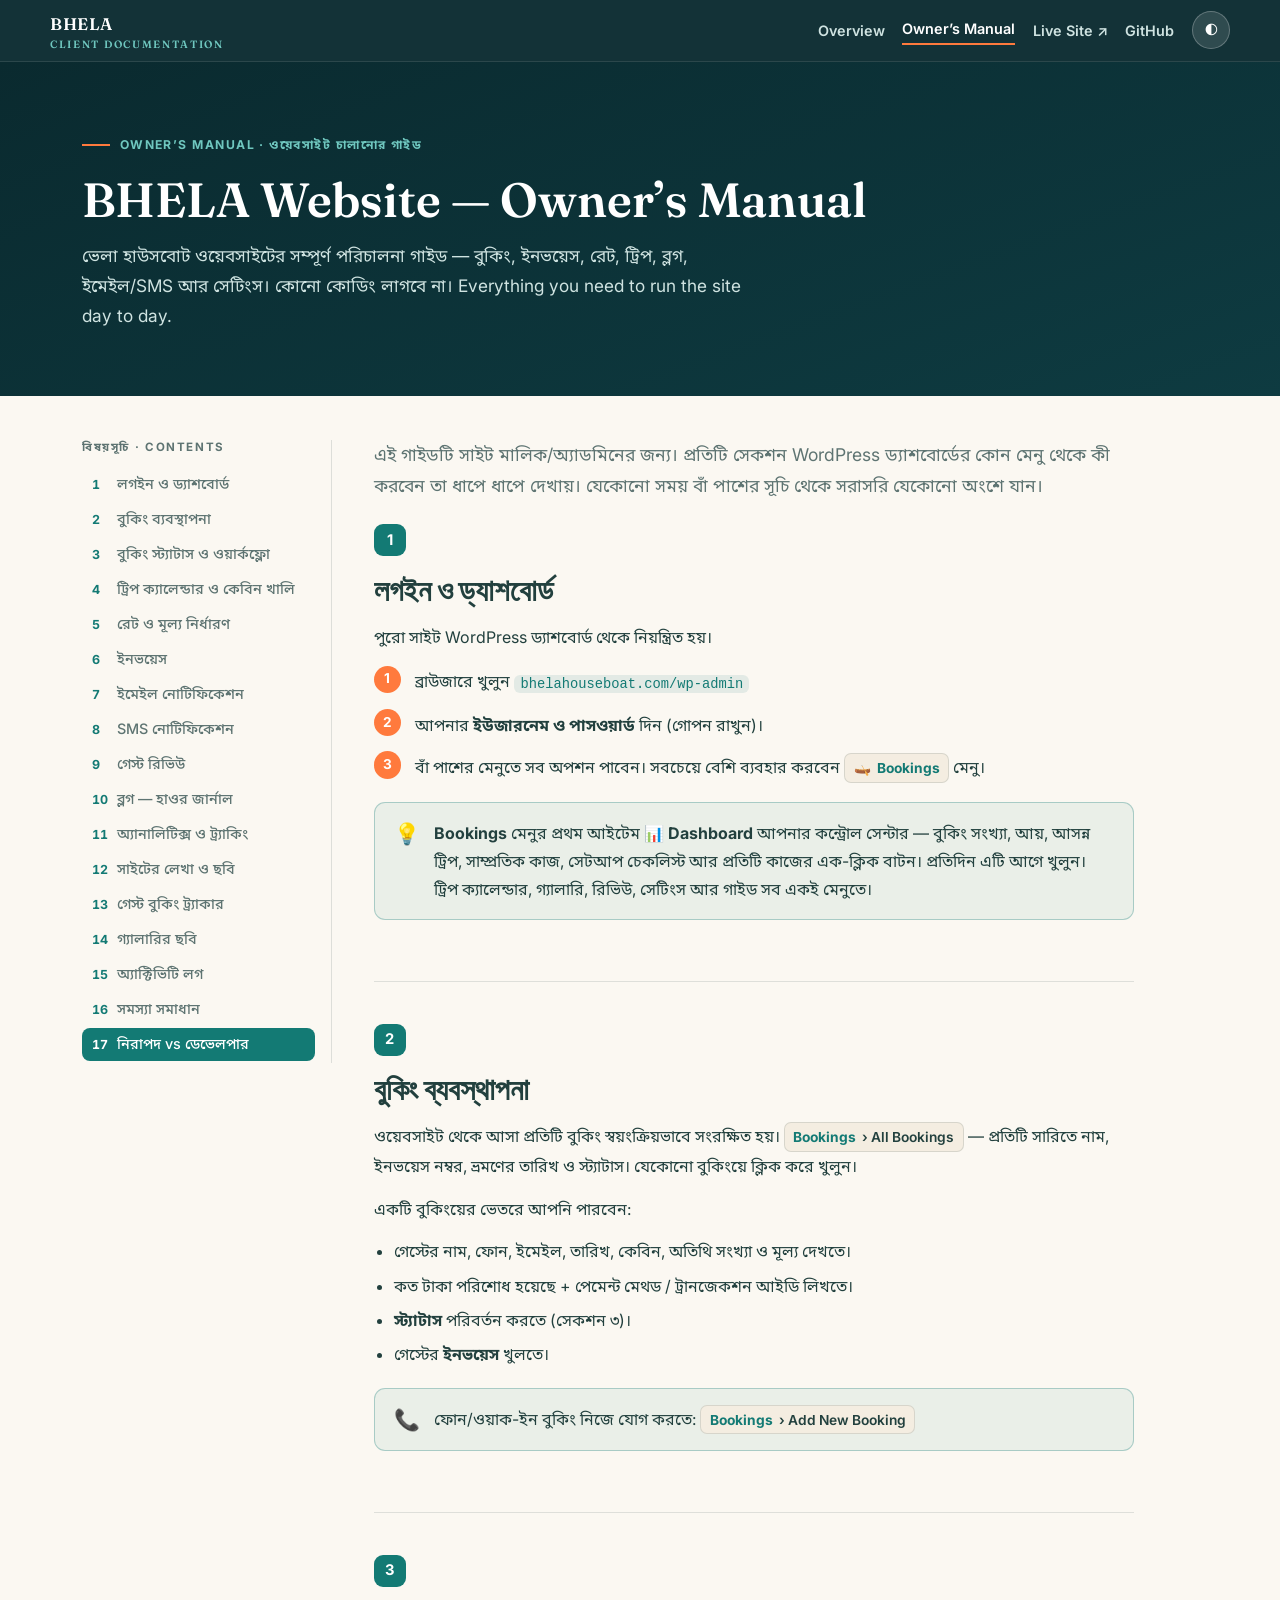
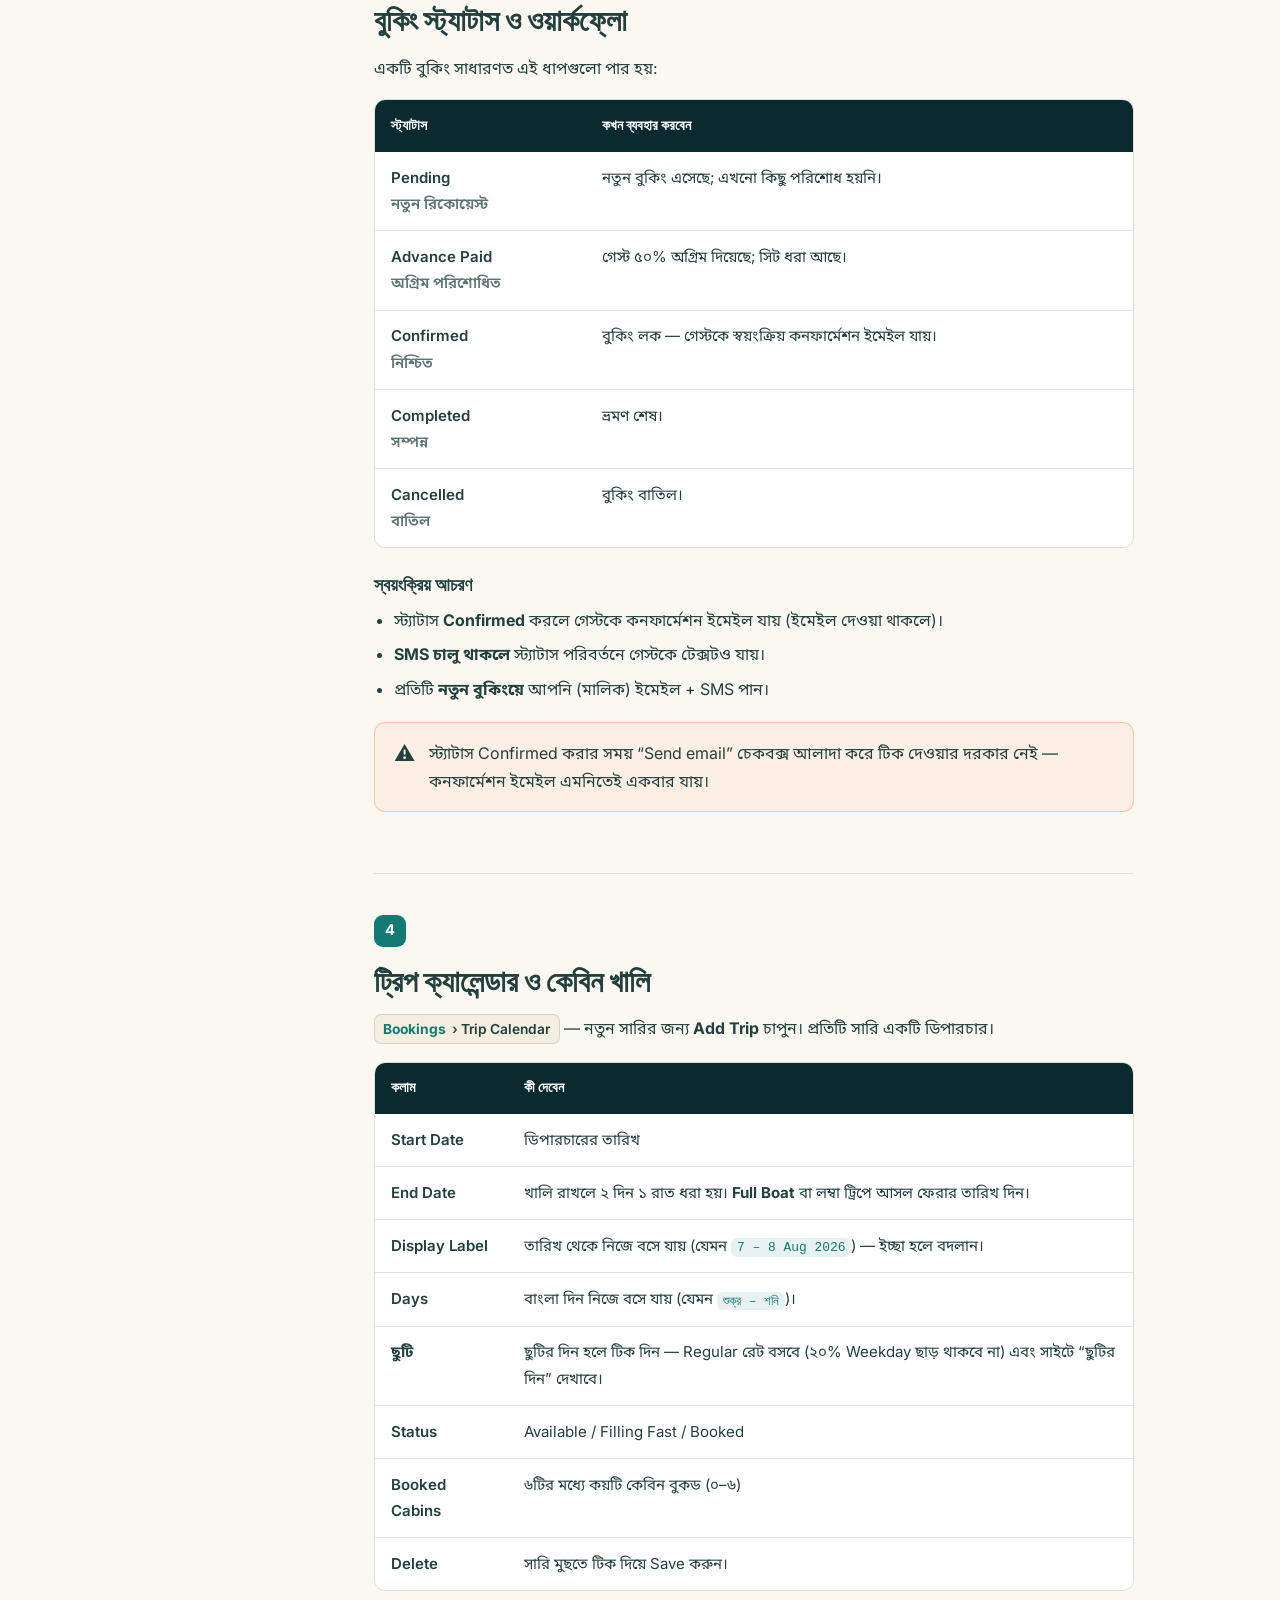
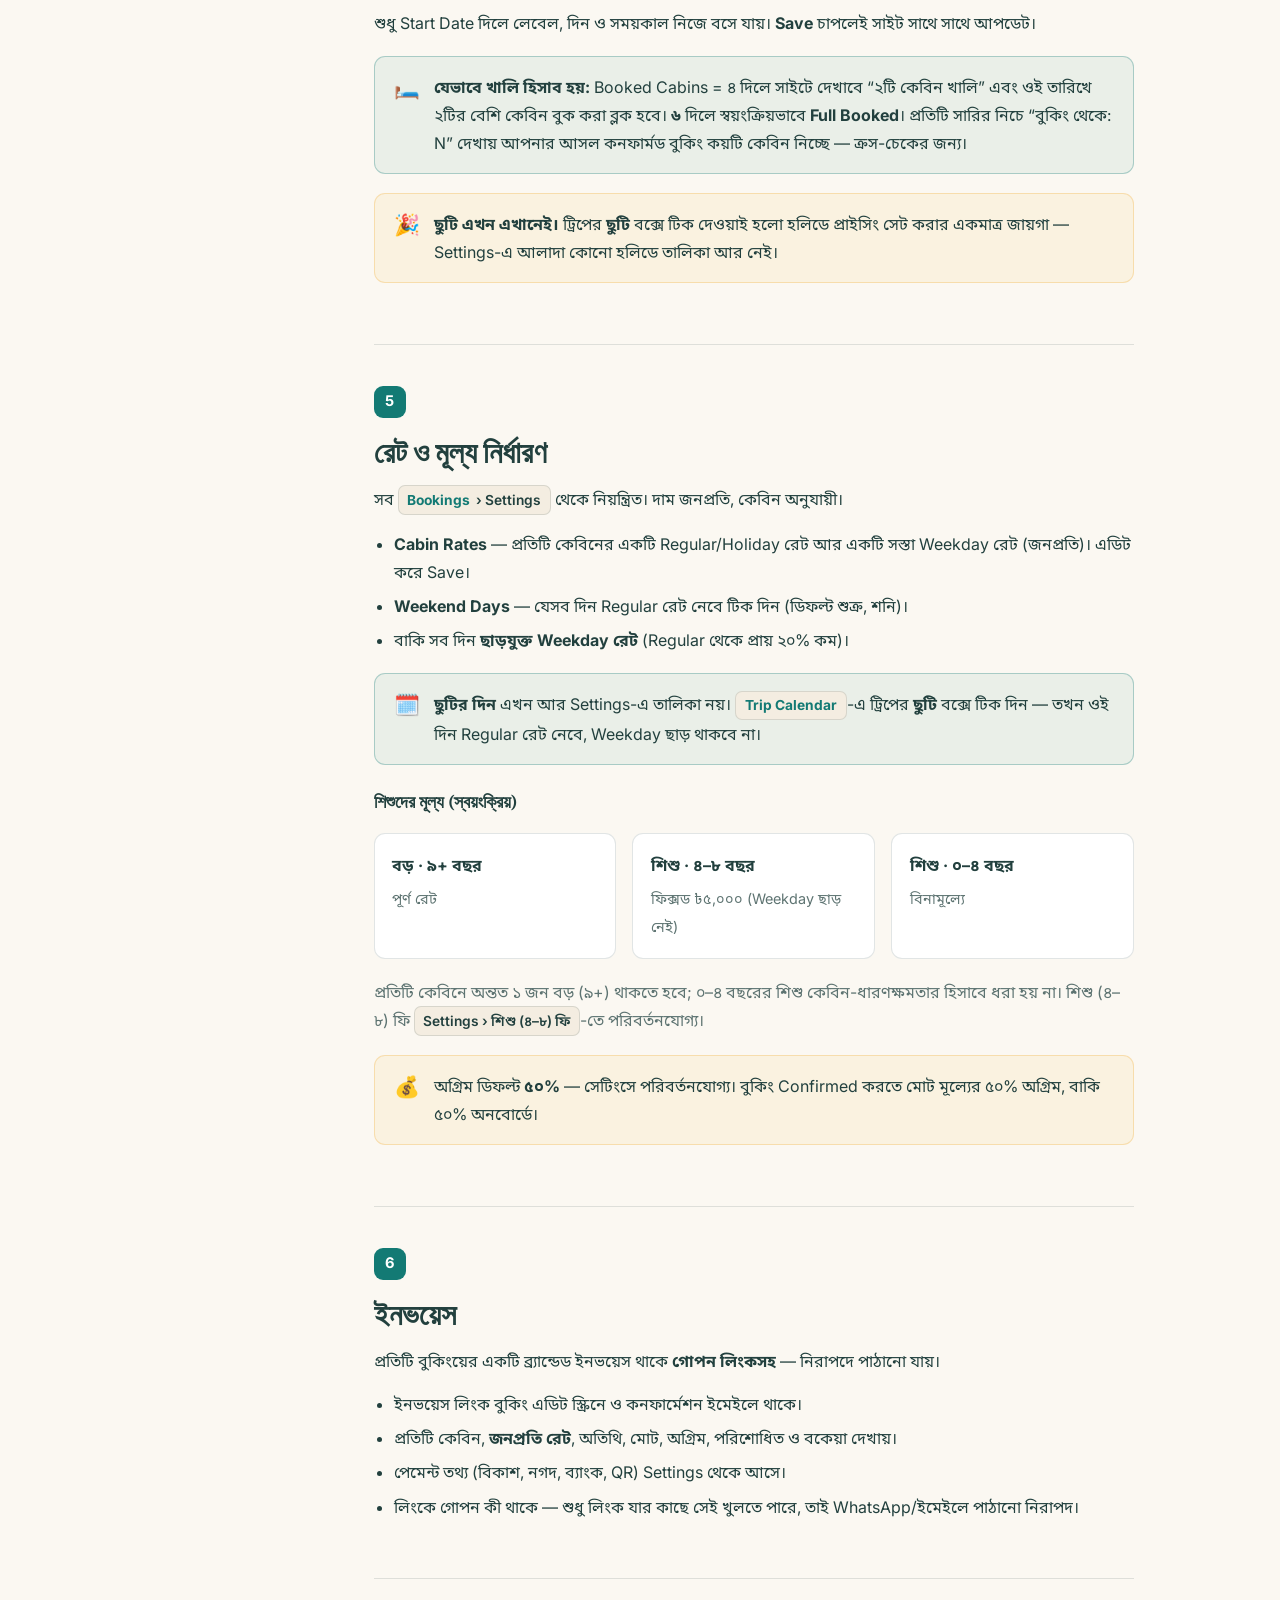
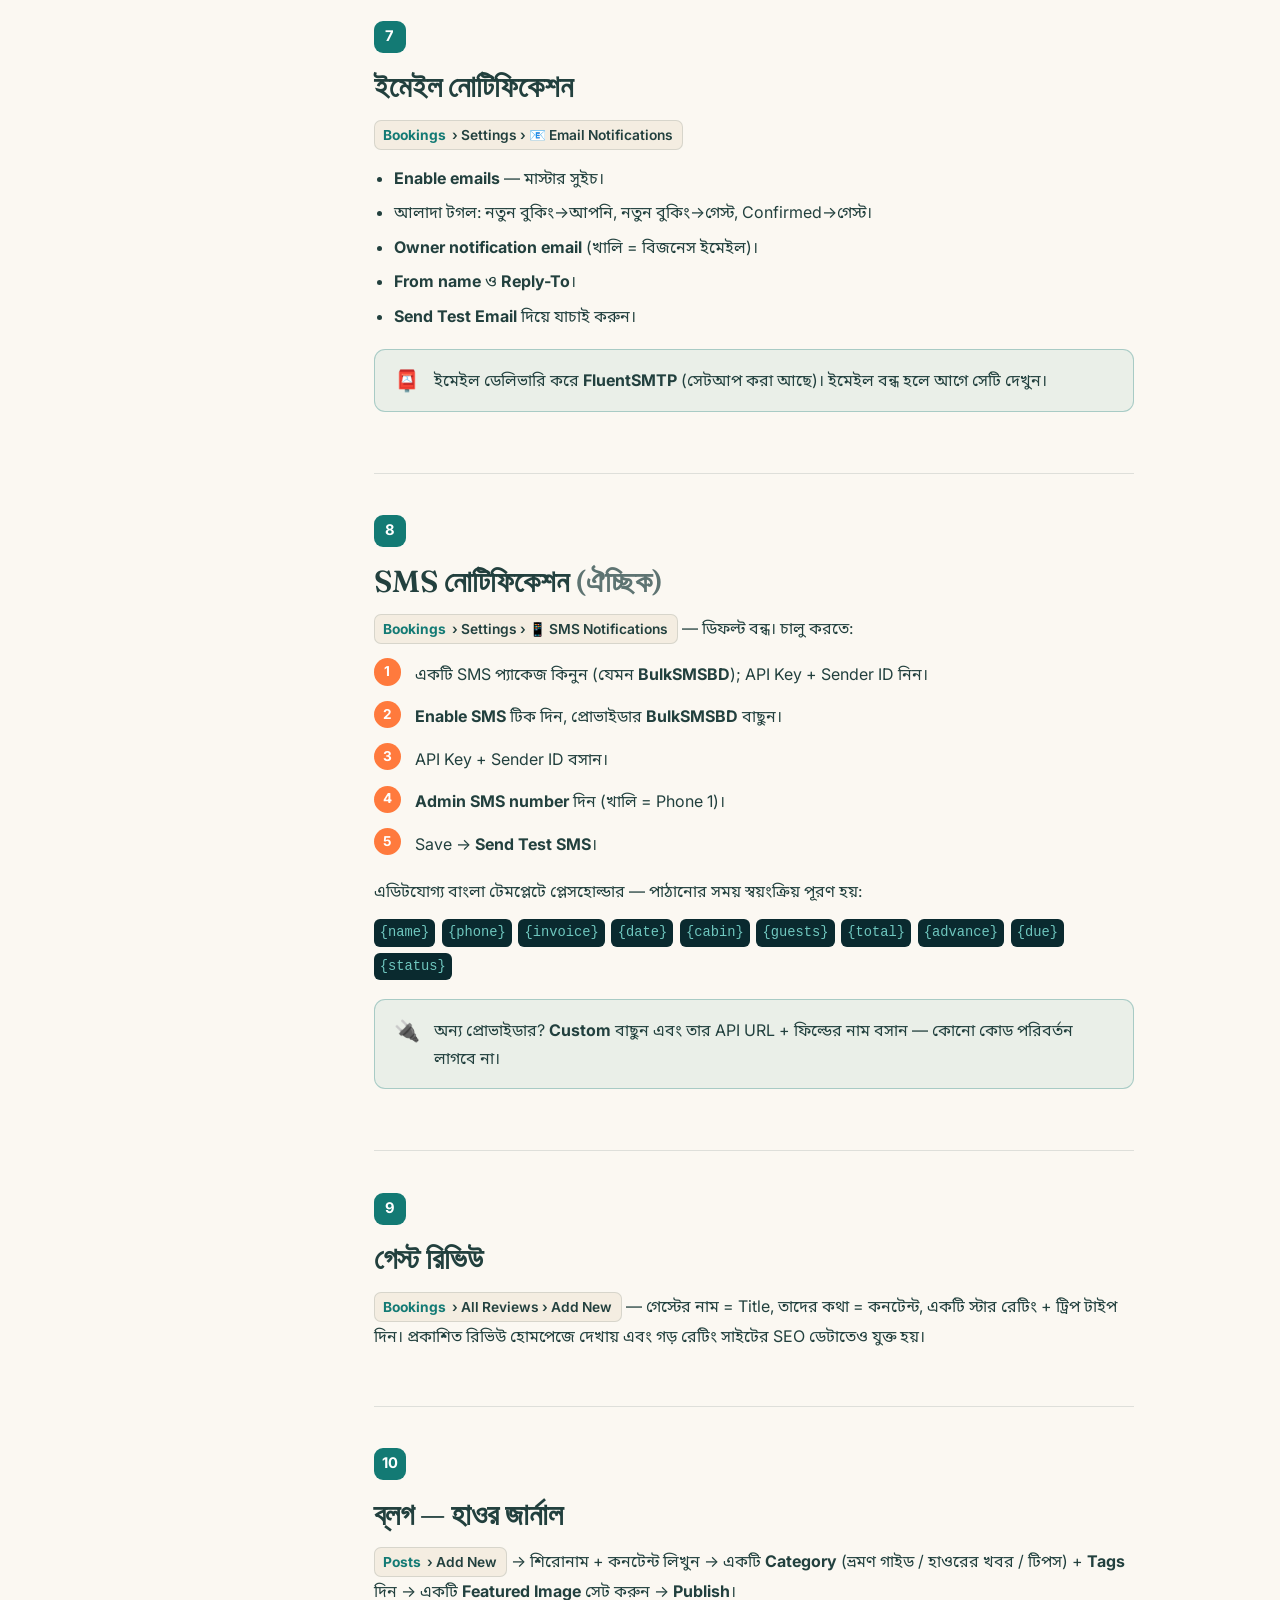
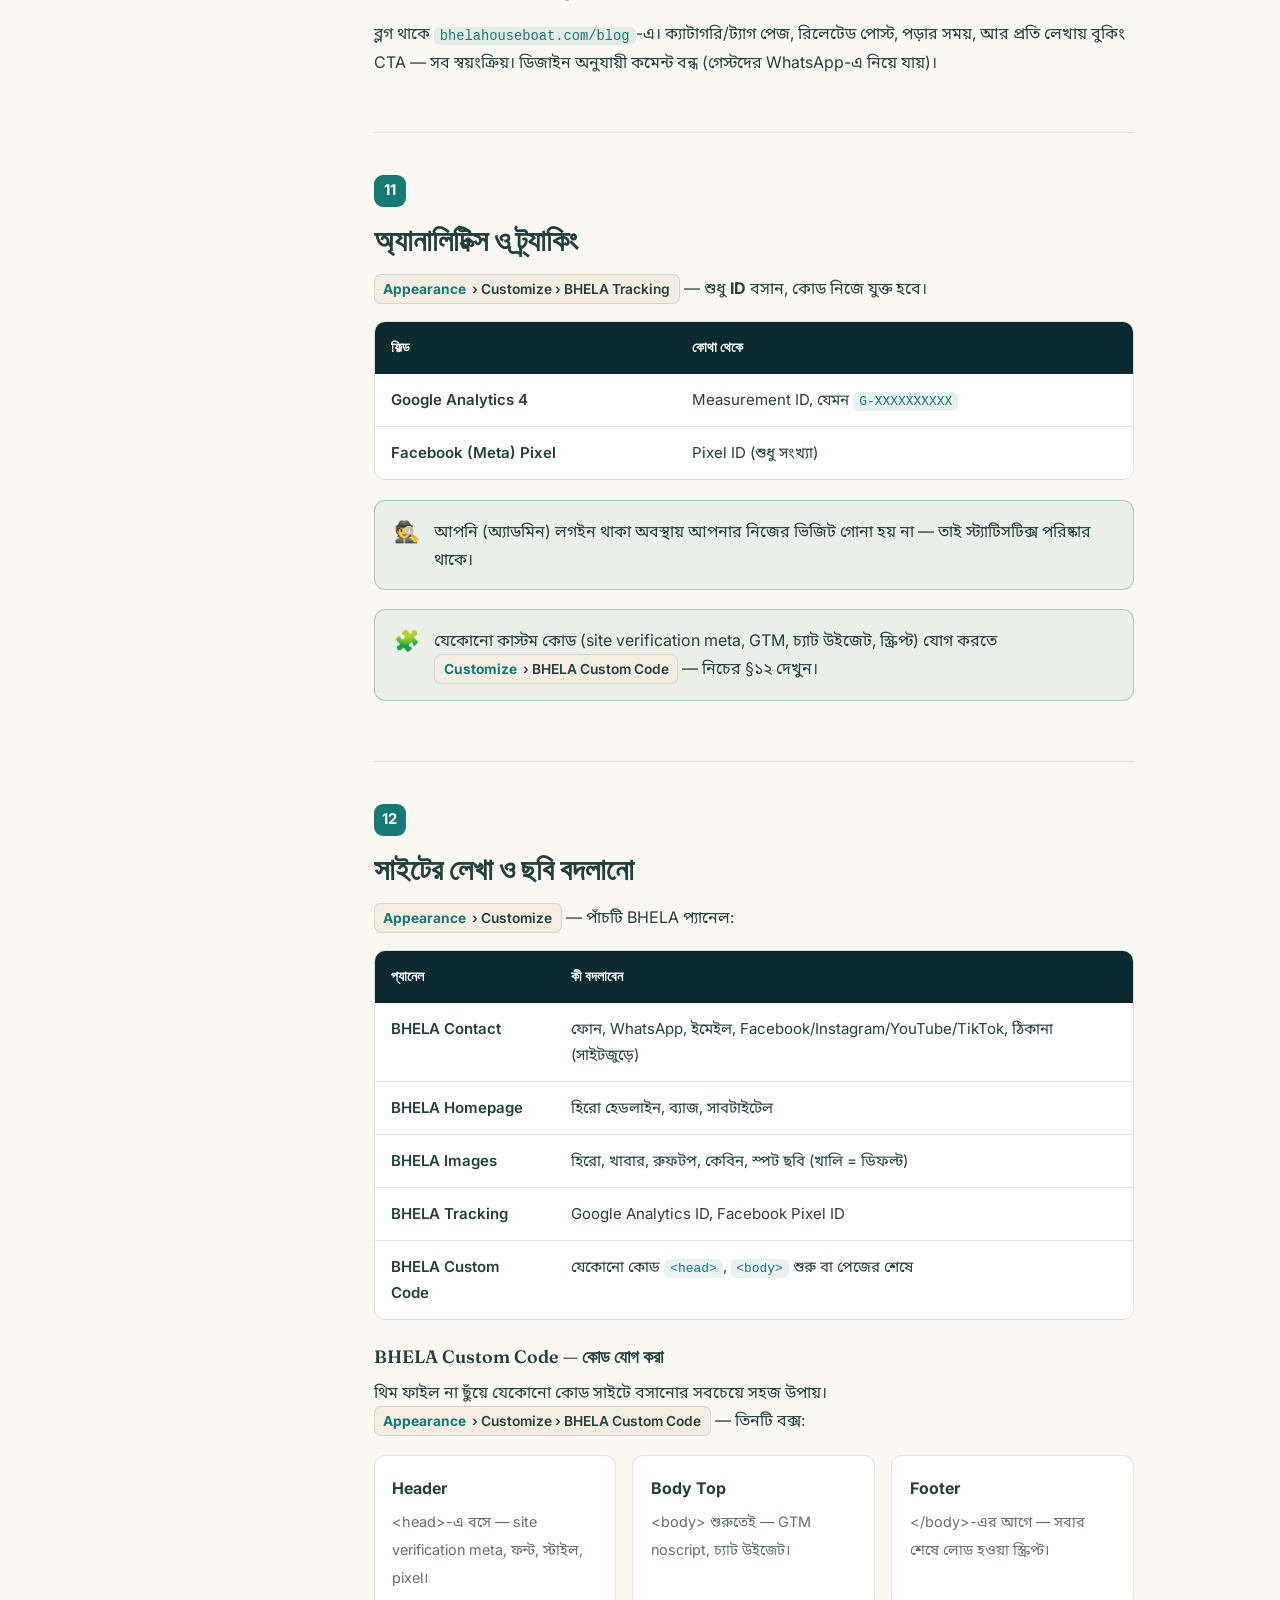
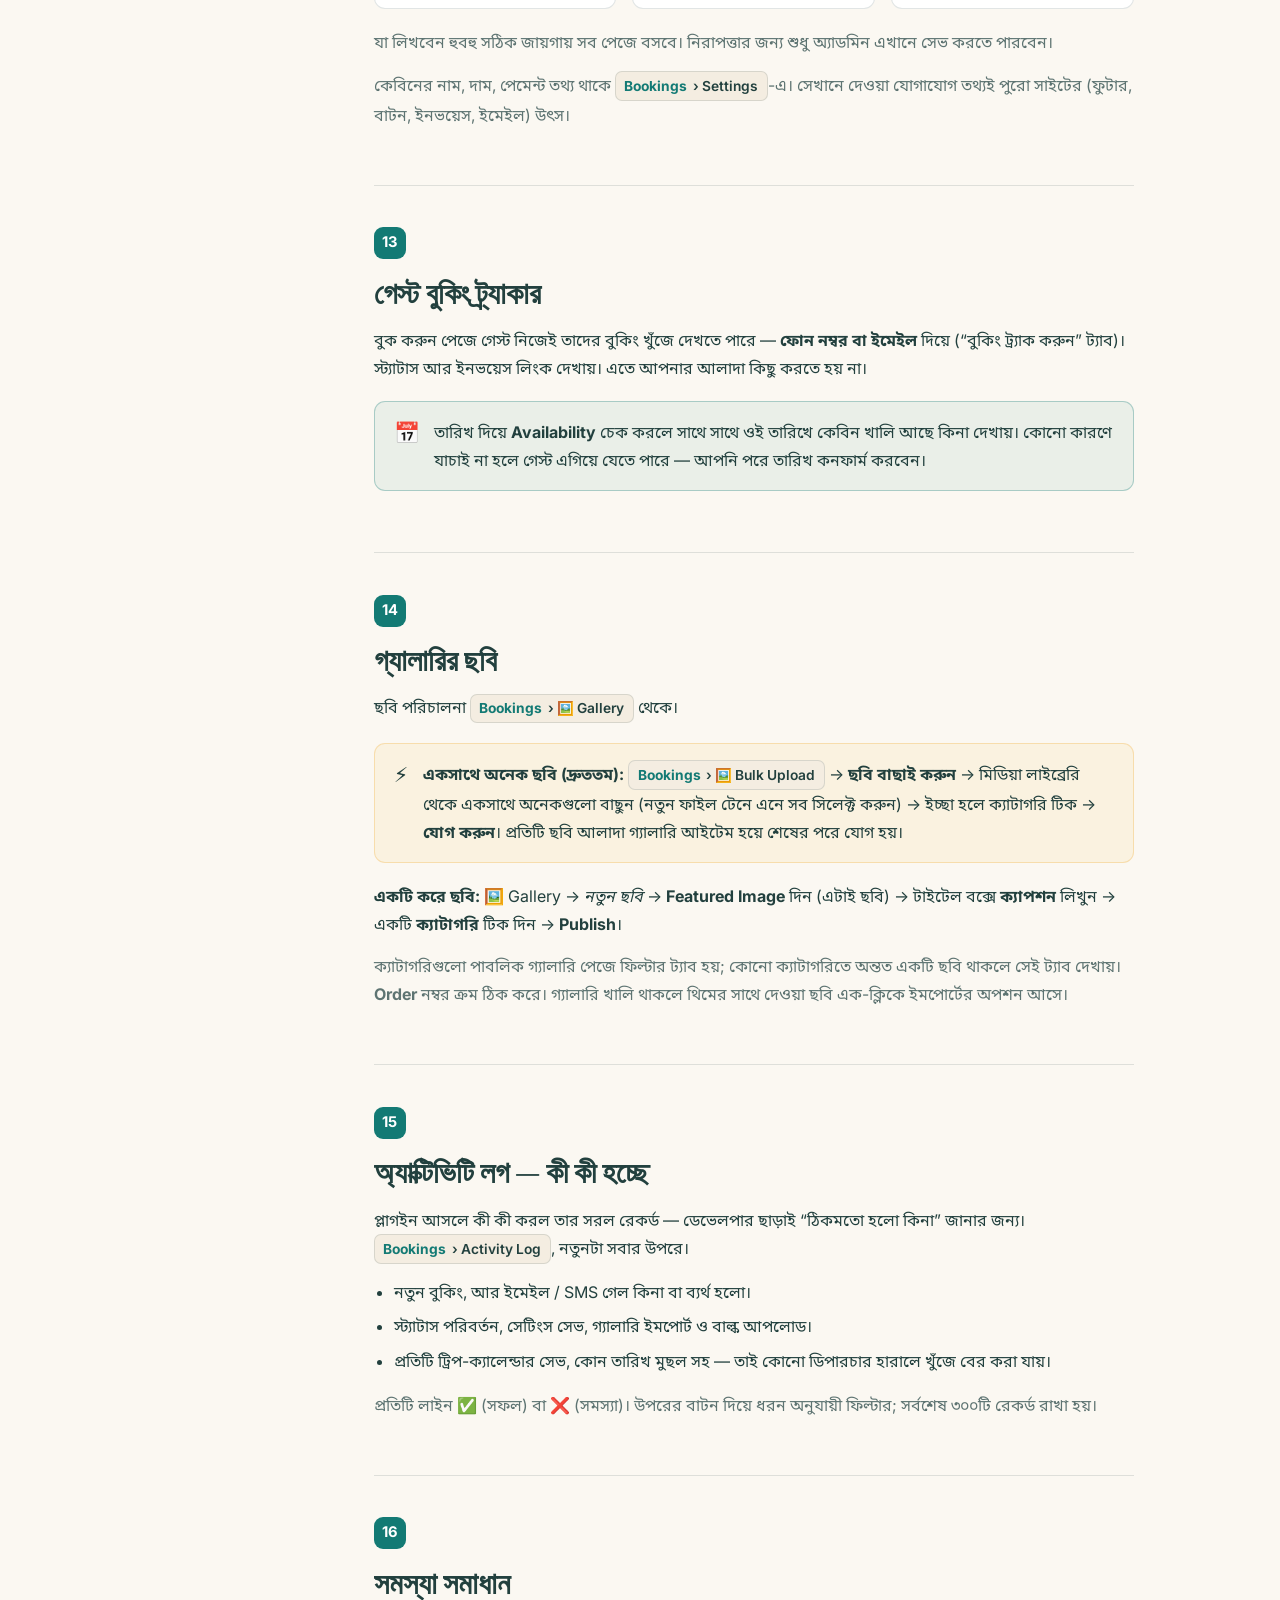
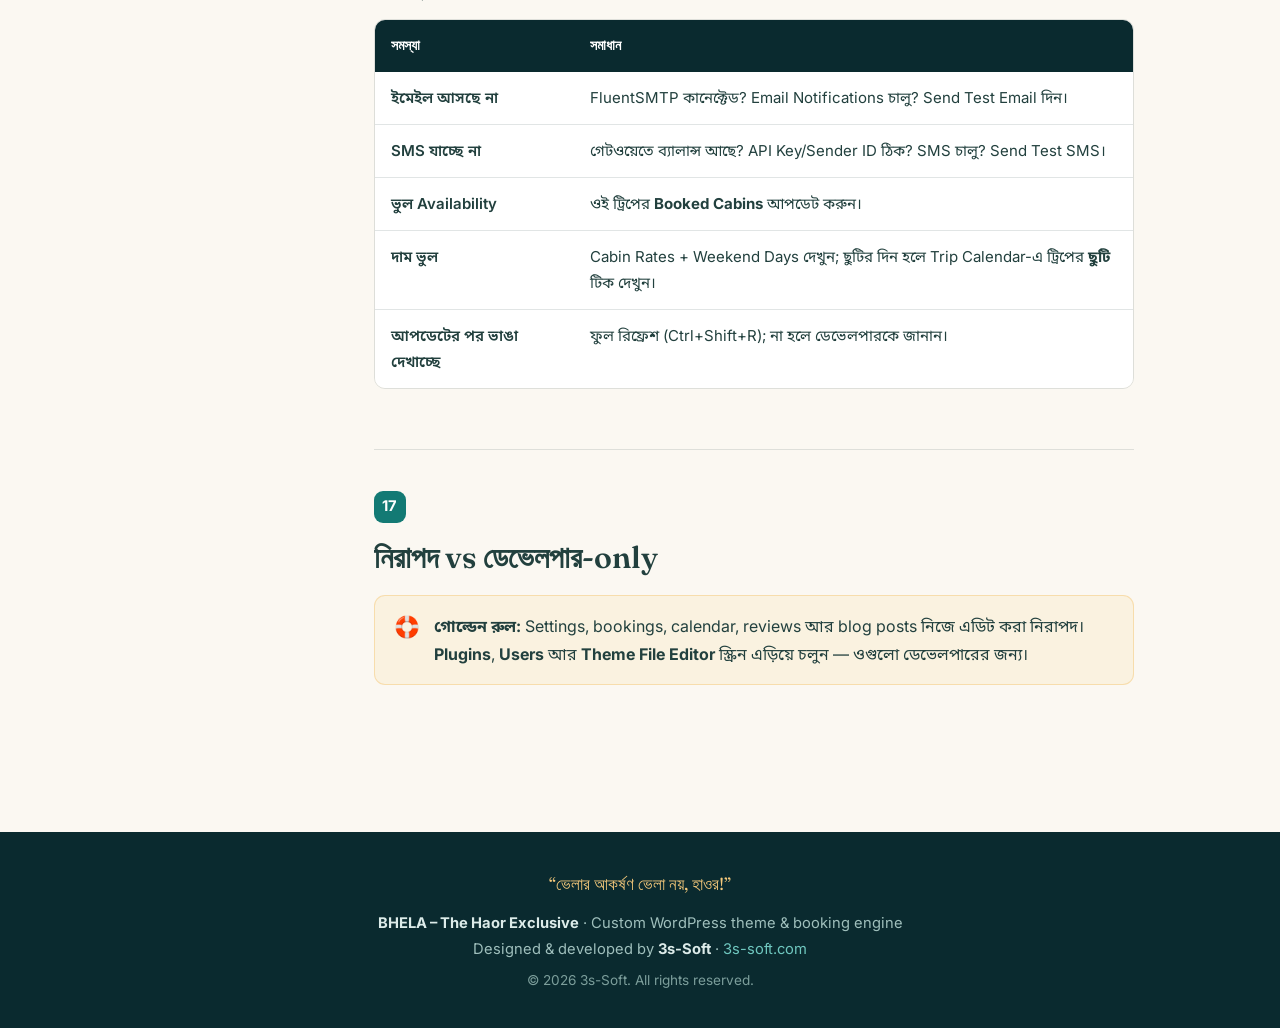
==== manual.html @ 99c7aea3 "docs: refresh live manual + landing for v2.14.0 features - Dashboard page, Trip Calendar end-date/au" ====
<!doctype html>
<html lang="bn">
<head>
<meta charset="utf-8">
<meta name="viewport" content="width=device-width, initial-scale=1">
<title>Owner’s Manual — BHELA – The Haor Exclusive</title>
<meta name="description" content="Complete owner's manual for the BHELA houseboat website — bookings, invoices, rates, availability, blog, email/SMS, analytics and settings. Plain-language, Bangla-friendly.">
<link rel="preconnect" href="https://fonts.googleapis.com">
<link rel="preconnect" href="https://fonts.gstatic.com" crossorigin>
<link href="https://fonts.googleapis.com/css2?family=Fraunces:opsz,wght@9..144,500;9..144,600;9..144,700&family=Inter:wght@400;500;600;700&family=Noto+Sans+Bengali:wght@400;500;600;700&display=swap" rel="stylesheet">
<style>
:root{
  --ink:#0A2A2F; --ink-2:#0E3B41; --primary:#137A74; --primary-soft:#1B968F;
  --aqua:#6FC7BF; --cta:#FF7A3D; --cta-dark:#E5601F; --gold:#F5C97B;
  --sand:#F4EDE1; --cream:#FBF8F2; --white:#fff;
  --text:#22403E; --text-soft:#5E7472; --line:rgba(10,42,47,.12);
  --bg:var(--cream); --surface:#fff; --card:#fff;
  --font-display:'Fraunces',Georgia,serif;
  --font-body:'Inter','Noto Sans Bengali',system-ui,sans-serif;
  --mono:ui-monospace,'SF Mono',Menlo,Consolas,monospace;
  --radius:18px; --radius-sm:11px; --shadow:0 18px 50px rgba(10,42,47,.14);
  --shadow-sm:0 8px 24px rgba(10,42,47,.09); --container:1180px;
}
@media (prefers-color-scheme:dark){
  :root{ --bg:#08181B; --surface:#0E272B; --card:#0E272B; --text:#DCEBE9;
    --text-soft:#8FB0AD; --line:rgba(220,235,233,.14); --cream:#08181B; --sand:#0C2226; }
}
:root[data-theme="dark"]{ --bg:#08181B; --surface:#0E272B; --card:#0E272B; --text:#DCEBE9;
  --text-soft:#8FB0AD; --line:rgba(220,235,233,.14); --cream:#08181B; --sand:#0C2226; }
:root[data-theme="light"]{ --bg:#FBF8F2; --surface:#fff; --card:#fff; --text:#22403E;
  --text-soft:#5E7472; --line:rgba(10,42,47,.12); --cream:#FBF8F2; --sand:#F4EDE1; }
*,*::before,*::after{box-sizing:border-box;margin:0;padding:0}
html{scroll-behavior:smooth;scroll-padding-top:80px}
body{font-family:var(--font-body);color:var(--text);background:var(--bg);line-height:1.75;
  -webkit-font-smoothing:antialiased;font-size:16px}
h1,h2,h3,h4{font-family:var(--font-display);font-weight:600;line-height:1.25;color:var(--text)}
a{color:var(--primary);text-decoration:none}
a:hover{color:var(--cta)}
code{font-family:var(--mono);font-size:.86em;background:rgba(19,122,116,.1);color:var(--primary);
  padding:.12em .45em;border-radius:6px}
:root[data-theme="dark"] code,@media(prefers-color-scheme:dark){code{color:var(--aqua)}}
.wrap{max-width:var(--container);margin-inline:auto;padding-inline:clamp(1.1rem,4vw,2rem)}

/* Top nav (shared with index) */
.topbar{position:sticky;top:0;z-index:60;background:rgba(10,42,47,.96);
  backdrop-filter:blur(10px);-webkit-backdrop-filter:blur(10px);
  border-bottom:1px solid rgba(255,255,255,.1)}
.topbar__in{display:flex;align-items:center;justify-content:space-between;gap:1rem;
  padding:.65rem 0;flex-wrap:wrap}
.topbar .brand{color:#fff;font-family:var(--font-display);font-weight:600;font-size:1.05rem;
  letter-spacing:.03em}
.topbar .brand span{color:var(--aqua);font-size:.66rem;letter-spacing:.16em;
  text-transform:uppercase;display:block;line-height:1}
.topbar nav{display:flex;gap:1.1rem;align-items:center}
.topbar nav a{color:#CFE3E1;font-weight:600;font-size:.9rem}
.topbar nav a:hover{color:var(--aqua)}
.topbar nav a.on{color:#fff;border-bottom:2px solid var(--cta);padding-bottom:2px}
.toggle{background:rgba(255,255,255,.12);border:1px solid rgba(255,255,255,.25);color:#fff;
  width:38px;height:38px;border-radius:50%;cursor:pointer;font-size:1rem;display:grid;place-items:center}

/* Hero */
.doc-hero{background:linear-gradient(160deg,var(--ink),var(--ink-2));color:#fff;
  padding:clamp(2.6rem,6vw,4rem) 0}
.doc-hero .eyebrow{display:inline-flex;align-items:center;gap:.6rem;font-size:.76rem;font-weight:700;
  letter-spacing:.12em;text-transform:uppercase;color:var(--aqua);margin-bottom:.9rem}
.doc-hero .eyebrow::before{content:"";width:28px;height:2px;background:var(--cta)}
.doc-hero h1{color:#fff;font-size:clamp(2rem,4.5vw,3rem);margin-bottom:.7rem}
.doc-hero p{color:#CFE3E1;max-width:60ch;font-size:1.08rem}

/* Layout: sticky TOC + content */
.layout{display:grid;grid-template-columns:250px 1fr;gap:2.6rem;padding-block:2.8rem;align-items:start}
.toc{position:sticky;top:74px;max-height:calc(100vh - 90px);overflow:auto;
  border-right:1px solid var(--line);padding-right:1rem}
.toc h4{font-size:.72rem;letter-spacing:.14em;text-transform:uppercase;color:var(--text-soft);
  margin-bottom:.8rem;font-family:var(--font-body);font-weight:700}
.toc ol{list-style:none;counter-reset:s}
.toc li{counter-increment:s;margin-bottom:.15rem}
.toc a{display:flex;gap:.6rem;align-items:baseline;padding:.4rem .6rem;border-radius:8px;
  color:var(--text-soft);font-size:.9rem;font-weight:500;line-height:1.35}
.toc a::before{content:counter(s);font-variant-numeric:tabular-nums;font-weight:700;
  color:var(--primary);font-size:.78rem;min-width:1.3em}
.toc a:hover{background:rgba(19,122,116,.08);color:var(--text)}
.toc a.active{background:var(--primary);color:#fff}
.toc a.active::before{color:#fff}

/* Content */
.content{min-width:0;max-width:760px}
.sec{scroll-margin-top:80px;padding-bottom:2.6rem;margin-bottom:2.6rem;border-bottom:1px solid var(--line)}
.sec:last-child{border-bottom:0}
.sec__num{display:inline-flex;align-items:center;justify-content:center;width:2rem;height:2rem;
  border-radius:9px;background:var(--primary);color:#fff;font-family:var(--font-body);font-weight:700;
  font-size:.92rem;margin-bottom:.9rem}
.sec h2{font-size:clamp(1.4rem,3vw,1.9rem);margin-bottom:.9rem}
.sec h3{font-size:1.12rem;margin:1.6rem 0 .6rem}
.sec p{margin-bottom:.9rem;color:var(--text)}
.sec p.muted,.muted{color:var(--text-soft)}
.sec ul,.sec ol{margin:0 0 1rem 1.3rem}
.sec li{margin-bottom:.4rem}
.lead{font-size:1.1rem;color:var(--text-soft);margin-bottom:1.4rem}

/* Menu path chip */
.path{display:inline-flex;align-items:center;gap:.35rem;background:var(--sand);
  border:1px solid var(--line);border-radius:7px;padding:.12rem .55rem;font-size:.86rem;
  font-weight:600;color:var(--text);white-space:nowrap}
.path b{color:var(--primary)}

/* Step list */
.steps{list-style:none;counter-reset:st;margin:1rem 0 1.2rem!important}
.steps li{counter-increment:st;position:relative;padding-left:2.6rem;margin-bottom:.9rem}
.steps li::before{content:counter(st);position:absolute;left:0;top:-.1rem;width:1.7rem;height:1.7rem;
  border-radius:50%;background:var(--cta);color:#fff;display:grid;place-items:center;
  font-weight:700;font-size:.85rem}

/* Callouts */
.callout{display:flex;gap:.9rem;border-radius:var(--radius-sm);padding:1rem 1.2rem;margin:1.2rem 0;
  border:1px solid var(--line);background:var(--surface)}
.callout .ic{font-size:1.3rem;flex:0 0 auto;line-height:1.4}
.callout p{margin:0}
.callout--tip{background:rgba(19,122,116,.07);border-color:rgba(19,122,116,.3)}
.callout--warn{background:rgba(255,122,61,.08);border-color:rgba(255,122,61,.35)}
.callout--key{background:rgba(245,201,123,.14);border-color:rgba(245,201,123,.5)}

/* Tables */
.tbl-scroll{overflow-x:auto;border:1px solid var(--line);border-radius:var(--radius-sm);margin:1.1rem 0}
table{border-collapse:collapse;width:100%;min-width:480px;background:var(--surface)}
th,td{text-align:left;padding:.8rem 1rem;border-bottom:1px solid var(--line);font-size:.94rem;vertical-align:top}
thead th{background:var(--ink);color:#fff;font-family:var(--font-display);font-weight:600;font-size:.9rem}
tbody tr:last-child td{border-bottom:0}
td:first-child{font-weight:600}

/* Placeholder tokens */
.tokens{display:flex;flex-wrap:wrap;gap:.4rem;margin:.6rem 0 1rem}
.tokens code{background:var(--ink);color:var(--aqua)}

/* Cards row */
.cards{display:grid;grid-template-columns:repeat(auto-fit,minmax(210px,1fr));gap:1rem;margin:1.2rem 0}
.mini{background:var(--card);border:1px solid var(--line);border-radius:var(--radius-sm);padding:1.1rem}
.mini b{display:block;margin-bottom:.3rem}
.mini span{color:var(--text-soft);font-size:.9rem}

/* Footer */
footer{background:var(--ink);color:#9FBFBC;padding:2.4rem 0;text-align:center;font-size:.92rem}
footer a{color:var(--aqua)}
footer .tag{font-family:var(--font-display);color:var(--gold);font-size:1.05rem;display:block;margin-bottom:.7rem}
footer strong{color:#DCEBE9}

/* Back to top */
.totop{position:fixed;right:1.1rem;bottom:1.1rem;z-index:40;background:var(--cta);color:#fff;
  width:44px;height:44px;border-radius:50%;display:grid;place-items:center;font-size:1.2rem;
  box-shadow:0 8px 24px rgba(255,122,61,.4);opacity:0;pointer-events:none;transition:opacity .3s}
.totop.show{opacity:1;pointer-events:auto}

@media (max-width:860px){
  .layout{grid-template-columns:1fr;gap:1.4rem}
  .toc{position:static;max-height:none;border-right:0;border-bottom:1px solid var(--line);
    padding-right:0;padding-bottom:1rem}
  .toc ol{columns:2;column-gap:1rem}
}
@media (max-width:520px){ .toc ol{columns:1} }
@media (max-width:600px){
  body{overflow-x:hidden}
  .topbar__in{flex-direction:column;align-items:flex-start;gap:.55rem;padding:.6rem 0}
  .topbar .brand{font-size:1rem}
  .topbar nav{width:100%;gap:.5rem .9rem;flex-wrap:wrap}
  .topbar nav a{font-size:.86rem;padding:.25rem 0}
  .toggle{width:34px;height:34px;margin-left:auto}
  .layout{padding-block:1.6rem}
  .sec{padding-bottom:2rem;margin-bottom:2rem}
  .steps li{padding-left:2.3rem}
  .callout{padding:.9rem 1rem}
  .path{white-space:normal}
}
</style>
</head>
<body>
<div class="topbar">
  <div class="wrap topbar__in">
    <a class="brand" href="index.html">BHELA<span>Client Documentation</span></a>
    <nav>
      <a href="index.html">Overview</a>
      <a class="on" href="manual.html">Owner’s Manual</a>
      <a href="https://bhelahouseboat.com">Live Site ↗</a>
      <a href="https://github.com/shauncuier/BhelaHouseBoatWP">GitHub</a>
      <button class="toggle" onclick="(function(){var r=document.documentElement;var d=r.getAttribute('data-theme')==='dark'||(!r.getAttribute('data-theme')&&matchMedia('(prefers-color-scheme:dark)').matches);r.setAttribute('data-theme',d?'light':'dark');})()" aria-label="Toggle theme">◐</button>
    </nav>
  </div>
</div>

<header class="doc-hero">
  <div class="wrap">
    <span class="eyebrow">Owner’s Manual · ওয়েবসাইট চালানোর গাইড</span>
    <h1>BHELA Website — Owner’s Manual</h1>
    <p>ভেলা হাউসবোট ওয়েবসাইটের সম্পূর্ণ পরিচালনা গাইড — বুকিং, ইনভয়েস, রেট, ট্রিপ, ব্লগ, ইমেইল/SMS আর সেটিংস। কোনো কোডিং লাগবে না। Everything you need to run the site day to day.</p>
  </div>
</header>

<div class="wrap layout">
  <!-- TOC -->
  <aside class="toc">
    <h4>বিষয়সূচি · Contents</h4>
    <ol>
      <li><a href="#login">লগইন ও ড্যাশবোর্ড</a></li>
      <li><a href="#bookings">বুকিং ব্যবস্থাপনা</a></li>
      <li><a href="#status">বুকিং স্ট্যাটাস ও ওয়ার্কফ্লো</a></li>
      <li><a href="#calendar">ট্রিপ ক্যালেন্ডার ও কেবিন খালি</a></li>
      <li><a href="#pricing">রেট ও মূল্য নির্ধারণ</a></li>
      <li><a href="#invoice">ইনভয়েস</a></li>
      <li><a href="#email">ইমেইল নোটিফিকেশন</a></li>
      <li><a href="#sms">SMS নোটিফিকেশন</a></li>
      <li><a href="#reviews">গেস্ট রিভিউ</a></li>
      <li><a href="#blog">ব্লগ — হাওর জার্নাল</a></li>
      <li><a href="#tracking">অ্যানালিটিক্স ও ট্র্যাকিং</a></li>
      <li><a href="#customize">সাইটের লেখা ও ছবি</a></li>
      <li><a href="#tracker">গেস্ট বুকিং ট্র্যাকার</a></li>
      <li><a href="#gallery">গ্যালারির ছবি</a></li>
      <li><a href="#activity">অ্যাক্টিভিটি লগ</a></li>
      <li><a href="#troubleshoot">সমস্যা সমাধান</a></li>
      <li><a href="#safe">নিরাপদ vs ডেভেলপার</a></li>
    </ol>
  </aside>

  <!-- CONTENT -->
  <main class="content">

    <p class="lead">এই গাইডটি সাইট মালিক/অ্যাডমিনের জন্য। প্রতিটি সেকশন WordPress ড্যাশবোর্ডের কোন মেনু থেকে কী করবেন তা ধাপে ধাপে দেখায়। যেকোনো সময় বাঁ পাশের সূচি থেকে সরাসরি যেকোনো অংশে যান।</p>

    <section class="sec" id="login">
      <span class="sec__num">1</span>
      <h2>লগইন ও ড্যাশবোর্ড</h2>
      <p>পুরো সাইট WordPress ড্যাশবোর্ড থেকে নিয়ন্ত্রিত হয়।</p>
      <ol class="steps">
        <li>ব্রাউজারে খুলুন <code>bhelahouseboat.com/wp-admin</code></li>
        <li>আপনার <strong>ইউজারনেম ও পাসওয়ার্ড</strong> দিন (গোপন রাখুন)।</li>
        <li>বাঁ পাশের মেনুতে সব অপশন পাবেন। সবচেয়ে বেশি ব্যবহার করবেন <span class="path">🛶 <b>Bookings</b></span> মেনু।</li>
      </ol>
      <div class="callout callout--tip"><span class="ic">💡</span><p><strong>Bookings</strong> মেনুর প্রথম আইটেম <strong>📊 Dashboard</strong> আপনার কন্ট্রোল সেন্টার — বুকিং সংখ্যা, আয়, আসন্ন ট্রিপ, সাম্প্রতিক কাজ, সেটআপ চেকলিস্ট আর প্রতিটি কাজের এক-ক্লিক বাটন। প্রতিদিন এটি আগে খুলুন। ট্রিপ ক্যালেন্ডার, গ্যালারি, রিভিউ, সেটিংস আর গাইড সব একই মেনুতে।</p></div>
    </section>

    <section class="sec" id="bookings">
      <span class="sec__num">2</span>
      <h2>বুকিং ব্যবস্থাপনা</h2>
      <p>ওয়েবসাইট থেকে আসা প্রতিটি বুকিং স্বয়ংক্রিয়ভাবে সংরক্ষিত হয়। <span class="path"><b>Bookings</b> › All Bookings</span> — প্রতিটি সারিতে নাম, ইনভয়েস নম্বর, ভ্রমণের তারিখ ও স্ট্যাটাস। যেকোনো বুকিংয়ে ক্লিক করে খুলুন।</p>
      <p>একটি বুকিংয়ের ভেতরে আপনি পারবেন:</p>
      <ul>
        <li>গেস্টের নাম, ফোন, ইমেইল, তারিখ, কেবিন, অতিথি সংখ্যা ও মূল্য দেখতে।</li>
        <li>কত টাকা পরিশোধ হয়েছে + পেমেন্ট মেথড / ট্রানজেকশন আইডি লিখতে।</li>
        <li><strong>স্ট্যাটাস</strong> পরিবর্তন করতে (সেকশন ৩)।</li>
        <li>গেস্টের <strong>ইনভয়েস</strong> খুলতে।</li>
      </ul>
      <div class="callout callout--tip"><span class="ic">📞</span><p>ফোন/ওয়াক-ইন বুকিং নিজে যোগ করতে: <span class="path"><b>Bookings</b> › Add New Booking</span></p></div>
    </section>

    <section class="sec" id="status">
      <span class="sec__num">3</span>
      <h2>বুকিং স্ট্যাটাস ও ওয়ার্কফ্লো</h2>
      <p>একটি বুকিং সাধারণত এই ধাপগুলো পার হয়:</p>
      <div class="tbl-scroll"><table>
        <thead><tr><th>স্ট্যাটাস</th><th>কখন ব্যবহার করবেন</th></tr></thead>
        <tbody>
          <tr><td>Pending<br><span class="muted">নতুন রিকোয়েস্ট</span></td><td>নতুন বুকিং এসেছে; এখনো কিছু পরিশোধ হয়নি।</td></tr>
          <tr><td>Advance Paid<br><span class="muted">অগ্রিম পরিশোধিত</span></td><td>গেস্ট ৫০% অগ্রিম দিয়েছে; সিট ধরা আছে।</td></tr>
          <tr><td>Confirmed<br><span class="muted">নিশ্চিত</span></td><td>বুকিং লক — গেস্টকে স্বয়ংক্রিয় কনফার্মেশন ইমেইল যায়।</td></tr>
          <tr><td>Completed<br><span class="muted">সম্পন্ন</span></td><td>ভ্রমণ শেষ।</td></tr>
          <tr><td>Cancelled<br><span class="muted">বাতিল</span></td><td>বুকিং বাতিল।</td></tr>
        </tbody>
      </table></div>
      <h3>স্বয়ংক্রিয় আচরণ</h3>
      <ul>
        <li>স্ট্যাটাস <strong>Confirmed</strong> করলে গেস্টকে কনফার্মেশন ইমেইল যায় (ইমেইল দেওয়া থাকলে)।</li>
        <li><strong>SMS চালু থাকলে</strong> স্ট্যাটাস পরিবর্তনে গেস্টকে টেক্সটও যায়।</li>
        <li>প্রতিটি <strong>নতুন বুকিংয়ে</strong> আপনি (মালিক) ইমেইল + SMS পান।</li>
      </ul>
      <div class="callout callout--warn"><span class="ic">⚠️</span><p>স্ট্যাটাস Confirmed করার সময় “Send email” চেকবক্স আলাদা করে টিক দেওয়ার দরকার নেই — কনফার্মেশন ইমেইল এমনিতেই একবার যায়।</p></div>
    </section>

    <section class="sec" id="calendar">
      <span class="sec__num">4</span>
      <h2>ট্রিপ ক্যালেন্ডার ও কেবিন খালি</h2>
      <p><span class="path"><b>Bookings</b> › Trip Calendar</span> — নতুন সারির জন্য <strong>Add Trip</strong> চাপুন। প্রতিটি সারি একটি ডিপারচার।</p>
      <div class="tbl-scroll"><table>
        <thead><tr><th>কলাম</th><th>কী দেবেন</th></tr></thead>
        <tbody>
          <tr><td>Start Date</td><td>ডিপারচারের তারিখ</td></tr>
          <tr><td>End Date</td><td>খালি রাখলে ২ দিন ১ রাত ধরা হয়। <strong>Full Boat</strong> বা লম্বা ট্রিপে আসল ফেরার তারিখ দিন।</td></tr>
          <tr><td>Display Label</td><td>তারিখ থেকে নিজে বসে যায় (যেমন <code>7 – 8 Aug 2026</code>) — ইচ্ছা হলে বদলান।</td></tr>
          <tr><td>Days</td><td>বাংলা দিন নিজে বসে যায় (যেমন <code>শুক্র – শনি</code>)।</td></tr>
          <tr><td><strong>ছুটি</strong></td><td>ছুটির দিন হলে টিক দিন — Regular রেট বসবে (২০% Weekday ছাড় থাকবে না) এবং সাইটে “ছুটির দিন” দেখাবে।</td></tr>
          <tr><td>Status</td><td>Available / Filling Fast / Booked</td></tr>
          <tr><td>Booked Cabins</td><td>৬টির মধ্যে কয়টি কেবিন বুকড (০–৬)</td></tr>
          <tr><td>Delete</td><td>সারি মুছতে টিক দিয়ে Save করুন।</td></tr>
        </tbody>
      </table></div>
      <p>শুধু Start Date দিলে লেবেল, দিন ও সময়কাল নিজে বসে যায়। <strong>Save</strong> চাপলেই সাইট সাথে সাথে আপডেট।</p>
      <div class="callout callout--tip"><span class="ic">🛏️</span><p><strong>যেভাবে খালি হিসাব হয়:</strong> Booked Cabins = ৪ দিলে সাইটে দেখাবে “২টি কেবিন খালি” এবং ওই তারিখে ২টির বেশি কেবিন বুক করা ব্লক হবে। <strong>৬</strong> দিলে স্বয়ংক্রিয়ভাবে <strong>Full Booked</strong>। প্রতিটি সারির নিচে “বুকিং থেকে: N” দেখায় আপনার আসল কনফার্মড বুকিং কয়টি কেবিন নিচ্ছে — ক্রস-চেকের জন্য।</p></div>
      <div class="callout callout--key"><span class="ic">🎉</span><p><strong>ছুটি এখন এখানেই।</strong> ট্রিপের <strong>ছুটি</strong> বক্সে টিক দেওয়াই হলো হলিডে প্রাইসিং সেট করার একমাত্র জায়গা — Settings-এ আলাদা কোনো হলিডে তালিকা আর নেই।</p></div>
    </section>

    <section class="sec" id="pricing">
      <span class="sec__num">5</span>
      <h2>রেট ও মূল্য নির্ধারণ</h2>
      <p>সব <span class="path"><b>Bookings</b> › Settings</span> থেকে নিয়ন্ত্রিত। দাম জনপ্রতি, কেবিন অনুযায়ী।</p>
      <ul>
        <li><strong>Cabin Rates</strong> — প্রতিটি কেবিনের একটি Regular/Holiday রেট আর একটি সস্তা Weekday রেট (জনপ্রতি)। এডিট করে Save।</li>
        <li><strong>Weekend Days</strong> — যেসব দিন Regular রেট নেবে টিক দিন (ডিফল্ট শুক্র, শনি)।</li>
        <li>বাকি সব দিন <strong>ছাড়যুক্ত Weekday রেট</strong> (Regular থেকে প্রায় ২০% কম)।</li>
      </ul>
      <div class="callout callout--tip"><span class="ic">🗓️</span><p><strong>ছুটির দিন</strong> এখন আর Settings-এ তালিকা নয়। <span class="path"><b>Trip Calendar</b></span>-এ ট্রিপের <strong>ছুটি</strong> বক্সে টিক দিন — তখন ওই দিন Regular রেট নেবে, Weekday ছাড় থাকবে না।</p></div>
      <h3>শিশুদের মূল্য (স্বয়ংক্রিয়)</h3>
      <div class="cards">
        <div class="mini"><b>বড় · ৯+ বছর</b><span>পূর্ণ রেট</span></div>
        <div class="mini"><b>শিশু · ৪–৮ বছর</b><span>ফিক্সড ৳৫,০০০ (Weekday ছাড় নেই)</span></div>
        <div class="mini"><b>শিশু · ০–৪ বছর</b><span>বিনামূল্যে</span></div>
      </div>
      <p class="muted">প্রতিটি কেবিনে অন্তত ১ জন বড় (৯+) থাকতে হবে; ০–৪ বছরের শিশু কেবিন-ধারণক্ষমতার হিসাবে ধরা হয় না। শিশু (৪–৮) ফি <span class="path">Settings › শিশু (৪–৮) ফি</span>-তে পরিবর্তনযোগ্য।</p>
      <div class="callout callout--key"><span class="ic">💰</span><p>অগ্রিম ডিফল্ট <strong>৫০%</strong> — সেটিংসে পরিবর্তনযোগ্য। বুকিং Confirmed করতে মোট মূল্যের ৫০% অগ্রিম, বাকি ৫০% অনবোর্ডে।</p></div>
    </section>

    <section class="sec" id="invoice">
      <span class="sec__num">6</span>
      <h2>ইনভয়েস</h2>
      <p>প্রতিটি বুকিংয়ের একটি ব্র্যান্ডেড ইনভয়েস থাকে <strong>গোপন লিংকসহ</strong> — নিরাপদে পাঠানো যায়।</p>
      <ul>
        <li>ইনভয়েস লিংক বুকিং এডিট স্ক্রিনে ও কনফার্মেশন ইমেইলে থাকে।</li>
        <li>প্রতিটি কেবিন, <strong>জনপ্রতি রেট</strong>, অতিথি, মোট, অগ্রিম, পরিশোধিত ও বকেয়া দেখায়।</li>
        <li>পেমেন্ট তথ্য (বিকাশ, নগদ, ব্যাংক, QR) Settings থেকে আসে।</li>
        <li>লিংকে গোপন কী থাকে — শুধু লিংক যার কাছে সেই খুলতে পারে, তাই WhatsApp/ইমেইলে পাঠানো নিরাপদ।</li>
      </ul>
    </section>

    <section class="sec" id="email">
      <span class="sec__num">7</span>
      <h2>ইমেইল নোটিফিকেশন</h2>
      <p><span class="path"><b>Bookings</b> › Settings › 📧 Email Notifications</span></p>
      <ul>
        <li><strong>Enable emails</strong> — মাস্টার সুইচ।</li>
        <li>আলাদা টগল: নতুন বুকিং→আপনি, নতুন বুকিং→গেস্ট, Confirmed→গেস্ট।</li>
        <li><strong>Owner notification email</strong> (খালি = বিজনেস ইমেইল)।</li>
        <li><strong>From name</strong> ও <strong>Reply-To</strong>।</li>
        <li><strong>Send Test Email</strong> দিয়ে যাচাই করুন।</li>
      </ul>
      <div class="callout callout--tip"><span class="ic">📮</span><p>ইমেইল ডেলিভারি করে <strong>FluentSMTP</strong> (সেটআপ করা আছে)। ইমেইল বন্ধ হলে আগে সেটি দেখুন।</p></div>
    </section>

    <section class="sec" id="sms">
      <span class="sec__num">8</span>
      <h2>SMS নোটিফিকেশন <span class="muted">(ঐচ্ছিক)</span></h2>
      <p><span class="path"><b>Bookings</b> › Settings › 📱 SMS Notifications</span> — ডিফল্ট বন্ধ। চালু করতে:</p>
      <ol class="steps">
        <li>একটি SMS প্যাকেজ কিনুন (যেমন <strong>BulkSMSBD</strong>); API Key + Sender ID নিন।</li>
        <li><strong>Enable SMS</strong> টিক দিন, প্রোভাইডার <strong>BulkSMSBD</strong> বাছুন।</li>
        <li>API Key + Sender ID বসান।</li>
        <li><strong>Admin SMS number</strong> দিন (খালি = Phone 1)।</li>
        <li>Save → <strong>Send Test SMS</strong>।</li>
      </ol>
      <p>এডিটযোগ্য বাংলা টেমপ্লেটে প্লেসহোল্ডার — পাঠানোর সময় স্বয়ংক্রিয় পূরণ হয়:</p>
      <div class="tokens">
        <code>{name}</code><code>{phone}</code><code>{invoice}</code><code>{date}</code><code>{cabin}</code>
        <code>{guests}</code><code>{total}</code><code>{advance}</code><code>{due}</code><code>{status}</code>
      </div>
      <div class="callout callout--tip"><span class="ic">🔌</span><p>অন্য প্রোভাইডার? <strong>Custom</strong> বাছুন এবং তার API URL + ফিল্ডের নাম বসান — কোনো কোড পরিবর্তন লাগবে না।</p></div>
    </section>

    <section class="sec" id="reviews">
      <span class="sec__num">9</span>
      <h2>গেস্ট রিভিউ</h2>
      <p><span class="path"><b>Bookings</b> › All Reviews › Add New</span> — গেস্টের নাম = Title, তাদের কথা = কনটেন্ট, একটি স্টার রেটিং + ট্রিপ টাইপ দিন। প্রকাশিত রিভিউ হোমপেজে দেখায় এবং গড় রেটিং সাইটের SEO ডেটাতেও যুক্ত হয়।</p>
    </section>

    <section class="sec" id="blog">
      <span class="sec__num">10</span>
      <h2>ব্লগ — হাওর জার্নাল</h2>
      <p><span class="path"><b>Posts</b> › Add New</span> → শিরোনাম + কনটেন্ট লিখুন → একটি <strong>Category</strong> (ভ্রমণ গাইড / হাওরের খবর / টিপস) + <strong>Tags</strong> দিন → একটি <strong>Featured Image</strong> সেট করুন → <strong>Publish</strong>।</p>
      <p>ব্লগ থাকে <code>bhelahouseboat.com/blog</code>-এ। ক্যাটাগরি/ট্যাগ পেজ, রিলেটেড পোস্ট, পড়ার সময়, আর প্রতি লেখায় বুকিং CTA — সব স্বয়ংক্রিয়। ডিজাইন অনুযায়ী কমেন্ট বন্ধ (গেস্টদের WhatsApp-এ নিয়ে যায়)।</p>
    </section>

    <section class="sec" id="tracking">
      <span class="sec__num">11</span>
      <h2>অ্যানালিটিক্স ও ট্র্যাকিং</h2>
      <p><span class="path"><b>Appearance</b> › Customize › BHELA Tracking</span> — শুধু <strong>ID</strong> বসান, কোড নিজে যুক্ত হবে।</p>
      <div class="tbl-scroll"><table>
        <thead><tr><th>ফিল্ড</th><th>কোথা থেকে</th></tr></thead>
        <tbody>
          <tr><td>Google Analytics 4</td><td>Measurement ID, যেমন <code>G-XXXXXXXXXX</code></td></tr>
          <tr><td>Facebook (Meta) Pixel</td><td>Pixel ID (শুধু সংখ্যা)</td></tr>
        </tbody>
      </table></div>
      <div class="callout callout--tip"><span class="ic">🕵️</span><p>আপনি (অ্যাডমিন) লগইন থাকা অবস্থায় আপনার নিজের ভিজিট গোনা হয় না — তাই স্ট্যাটিসটিক্স পরিষ্কার থাকে।</p></div>
      <div class="callout callout--tip"><span class="ic">🧩</span><p>যেকোনো কাস্টম কোড (site verification meta, GTM, চ্যাট উইজেট, স্ক্রিপ্ট) যোগ করতে <span class="path"><b>Customize</b> › BHELA Custom Code</span> — নিচের §১২ দেখুন।</p></div>
    </section>

    <section class="sec" id="customize">
      <span class="sec__num">12</span>
      <h2>সাইটের লেখা ও ছবি বদলানো</h2>
      <p><span class="path"><b>Appearance</b> › Customize</span> — পাঁচটি BHELA প্যানেল:</p>
      <div class="tbl-scroll"><table>
        <thead><tr><th>প্যানেল</th><th>কী বদলাবেন</th></tr></thead>
        <tbody>
          <tr><td>BHELA Contact</td><td>ফোন, WhatsApp, ইমেইল, Facebook/Instagram/YouTube/TikTok, ঠিকানা (সাইটজুড়ে)</td></tr>
          <tr><td>BHELA Homepage</td><td>হিরো হেডলাইন, ব্যাজ, সাবটাইটেল</td></tr>
          <tr><td>BHELA Images</td><td>হিরো, খাবার, রুফটপ, কেবিন, স্পট ছবি (খালি = ডিফল্ট)</td></tr>
          <tr><td>BHELA Tracking</td><td>Google Analytics ID, Facebook Pixel ID</td></tr>
          <tr><td>BHELA Custom Code</td><td>যেকোনো কোড <code>&lt;head&gt;</code>, <code>&lt;body&gt;</code> শুরু বা পেজের শেষে</td></tr>
        </tbody>
      </table></div>
      <h3>BHELA Custom Code — কোড যোগ করা</h3>
      <p>থিম ফাইল না ছুঁয়ে যেকোনো কোড সাইটে বসানোর সবচেয়ে সহজ উপায়। <span class="path"><b>Appearance</b> › Customize › BHELA Custom Code</span> — তিনটি বক্স:</p>
      <div class="cards">
        <div class="mini"><b>Header</b><span>&lt;head&gt;-এ বসে — site verification meta, ফন্ট, স্টাইল, pixel।</span></div>
        <div class="mini"><b>Body Top</b><span>&lt;body&gt; শুরুতেই — GTM noscript, চ্যাট উইজেট।</span></div>
        <div class="mini"><b>Footer</b><span>&lt;/body&gt;-এর আগে — সবার শেষে লোড হওয়া স্ক্রিপ্ট।</span></div>
      </div>
      <p class="muted">যা লিখবেন হুবহু সঠিক জায়গায় সব পেজে বসবে। নিরাপত্তার জন্য শুধু অ্যাডমিন এখানে সেভ করতে পারবেন।</p>
      <p class="muted">কেবিনের নাম, দাম, পেমেন্ট তথ্য থাকে <span class="path"><b>Bookings</b> › Settings</span>-এ। সেখানে দেওয়া যোগাযোগ তথ্যই পুরো সাইটের (ফুটার, বাটন, ইনভয়েস, ইমেইল) উৎস।</p>
    </section>

    <section class="sec" id="tracker">
      <span class="sec__num">13</span>
      <h2>গেস্ট বুকিং ট্র্যাকার</h2>
      <p>বুক করুন পেজে গেস্ট নিজেই তাদের বুকিং খুঁজে দেখতে পারে — <strong>ফোন নম্বর বা ইমেইল</strong> দিয়ে (“বুকিং ট্র্যাক করুন” ট্যাব)। স্ট্যাটাস আর ইনভয়েস লিংক দেখায়। এতে আপনার আলাদা কিছু করতে হয় না।</p>
      <div class="callout callout--tip"><span class="ic">📅</span><p>তারিখ দিয়ে <strong>Availability</strong> চেক করলে সাথে সাথে ওই তারিখে কেবিন খালি আছে কিনা দেখায়। কোনো কারণে যাচাই না হলে গেস্ট এগিয়ে যেতে পারে — আপনি পরে তারিখ কনফার্ম করবেন।</p></div>
    </section>

    <section class="sec" id="gallery">
      <span class="sec__num">14</span>
      <h2>গ্যালারির ছবি</h2>
      <p>ছবি পরিচালনা <span class="path"><b>Bookings</b> › 🖼️ Gallery</span> থেকে।</p>
      <div class="callout callout--key"><span class="ic">⚡</span><p><strong>একসাথে অনেক ছবি (দ্রুততম):</strong> <span class="path"><b>Bookings</b> › 🖼️ Bulk Upload</span> → <strong>ছবি বাছাই করুন</strong> → মিডিয়া লাইব্রেরি থেকে একসাথে অনেকগুলো বাছুন (নতুন ফাইল টেনে এনে সব সিলেক্ট করুন) → ইচ্ছা হলে ক্যাটাগরি টিক → <strong>যোগ করুন</strong>। প্রতিটি ছবি আলাদা গ্যালারি আইটেম হয়ে শেষের পরে যোগ হয়।</p></div>
      <p><strong>একটি করে ছবি:</strong> 🖼️ Gallery → <em>নতুন ছবি</em> → <strong>Featured Image</strong> দিন (এটাই ছবি) → টাইটেল বক্সে <strong>ক্যাপশন</strong> লিখুন → একটি <strong>ক্যাটাগরি</strong> টিক দিন → <strong>Publish</strong>।</p>
      <p class="muted">ক্যাটাগরিগুলো পাবলিক গ্যালারি পেজে ফিল্টার ট্যাব হয়; কোনো ক্যাটাগরিতে অন্তত একটি ছবি থাকলে সেই ট্যাব দেখায়। <strong>Order</strong> নম্বর ক্রম ঠিক করে। গ্যালারি খালি থাকলে থিমের সাথে দেওয়া ছবি এক-ক্লিকে ইমপোর্টের অপশন আসে।</p>
    </section>

    <section class="sec" id="activity">
      <span class="sec__num">15</span>
      <h2>অ্যাক্টিভিটি লগ — কী কী হচ্ছে</h2>
      <p>প্লাগইন আসলে কী কী করল তার সরল রেকর্ড — ডেভেলপার ছাড়াই “ঠিকমতো হলো কিনা” জানার জন্য। <span class="path"><b>Bookings</b> › Activity Log</span>, নতুনটা সবার উপরে।</p>
      <ul>
        <li>নতুন বুকিং, আর ইমেইল / SMS গেল কিনা বা ব্যর্থ হলো।</li>
        <li>স্ট্যাটাস পরিবর্তন, সেটিংস সেভ, গ্যালারি ইমপোর্ট ও বাল্ক আপলোড।</li>
        <li>প্রতিটি ট্রিপ-ক্যালেন্ডার সেভ, কোন তারিখ মুছল সহ — তাই কোনো ডিপারচার হারালে খুঁজে বের করা যায়।</li>
      </ul>
      <p class="muted">প্রতিটি লাইন ✅ (সফল) বা ❌ (সমস্যা)। উপরের বাটন দিয়ে ধরন অনুযায়ী ফিল্টার; সর্বশেষ ৩০০টি রেকর্ড রাখা হয়।</p>
    </section>

    <section class="sec" id="troubleshoot">
      <span class="sec__num">16</span>
      <h2>সমস্যা সমাধান</h2>
      <div class="tbl-scroll"><table>
        <thead><tr><th>সমস্যা</th><th>সমাধান</th></tr></thead>
        <tbody>
          <tr><td>ইমেইল আসছে না</td><td>FluentSMTP কানেক্টেড? Email Notifications চালু? Send Test Email দিন।</td></tr>
          <tr><td>SMS যাচ্ছে না</td><td>গেটওয়েতে ব্যালান্স আছে? API Key/Sender ID ঠিক? SMS চালু? Send Test SMS।</td></tr>
          <tr><td>ভুল Availability</td><td>ওই ট্রিপের <strong>Booked Cabins</strong> আপডেট করুন।</td></tr>
          <tr><td>দাম ভুল</td><td>Cabin Rates + Weekend Days দেখুন; ছুটির দিন হলে Trip Calendar-এ ট্রিপের <strong>ছুটি</strong> টিক দেখুন।</td></tr>
          <tr><td>আপডেটের পর ভাঙা দেখাচ্ছে</td><td>ফুল রিফ্রেশ (Ctrl+Shift+R); না হলে ডেভেলপারকে জানান।</td></tr>
        </tbody>
      </table></div>
    </section>

    <section class="sec" id="safe">
      <span class="sec__num">17</span>
      <h2>নিরাপদ vs ডেভেলপার-only</h2>
      <div class="callout callout--key"><span class="ic">🛟</span><p><strong>গোল্ডেন রুল:</strong> Settings, bookings, calendar, reviews আর blog posts নিজে এডিট করা নিরাপদ। <strong>Plugins</strong>, <strong>Users</strong> আর <strong>Theme File Editor</strong> স্ক্রিন এড়িয়ে চলুন — ওগুলো ডেভেলপারের জন্য।</p></div>
    </section>

  </main>
</div>

<footer>
  <div class="wrap">
    <span class="tag">“ভেলার আকর্ষণ ভেলা নয়, হাওর!”</span>
    <p><strong>BHELA – The Haor Exclusive</strong> · Custom WordPress theme &amp; booking engine</p>
    <p>Designed &amp; developed by <a href="https://3s-soft.com" rel="author"><strong>3s-Soft</strong></a> · <a href="https://3s-soft.com">3s-soft.com</a></p>
    <p style="color:#7C9E9B;font-size:.85rem;margin-top:.4rem">© 2026 3s-Soft. All rights reserved.</p>
  </div>
</footer>

<a href="#" class="totop" id="totop" aria-label="Back to top">↑</a>

<script>
(function(){
  // Scrollspy: highlight the active TOC link.
  var links = Array.prototype.slice.call(document.querySelectorAll('.toc a'));
  var map = {};
  links.forEach(function(a){ map[a.getAttribute('href').slice(1)] = a; });
  var secs = Array.prototype.slice.call(document.querySelectorAll('.sec'));
  var obs = new IntersectionObserver(function(entries){
    entries.forEach(function(e){
      if(e.isIntersecting){
        links.forEach(function(l){ l.classList.remove('active'); });
        if(map[e.target.id]) map[e.target.id].classList.add('active');
      }
    });
  }, {rootMargin:'-45% 0px -50% 0px'});
  secs.forEach(function(s){ obs.observe(s); });

  // Back-to-top visibility.
  var top = document.getElementById('totop');
  window.addEventListener('scroll', function(){
    top.classList.toggle('show', window.scrollY > 600);
  });
})();
</script>
</body>
</html>
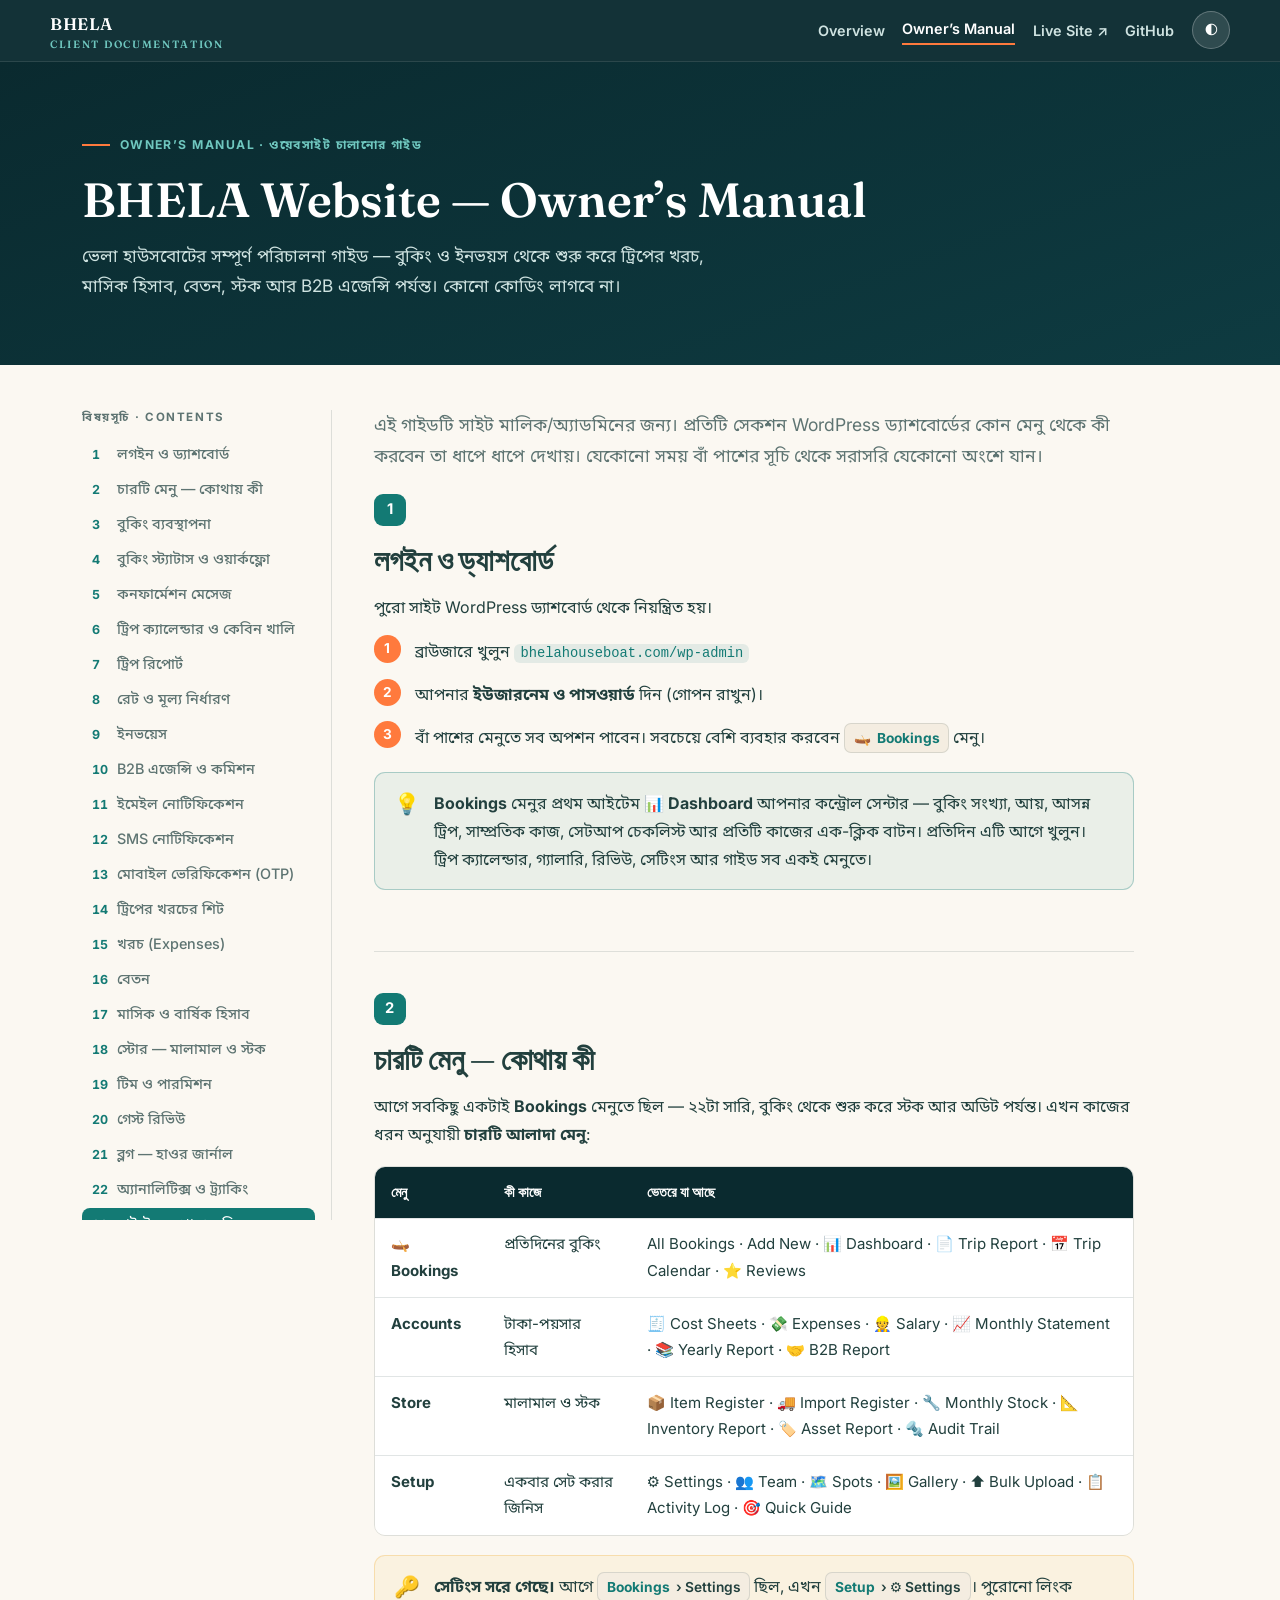
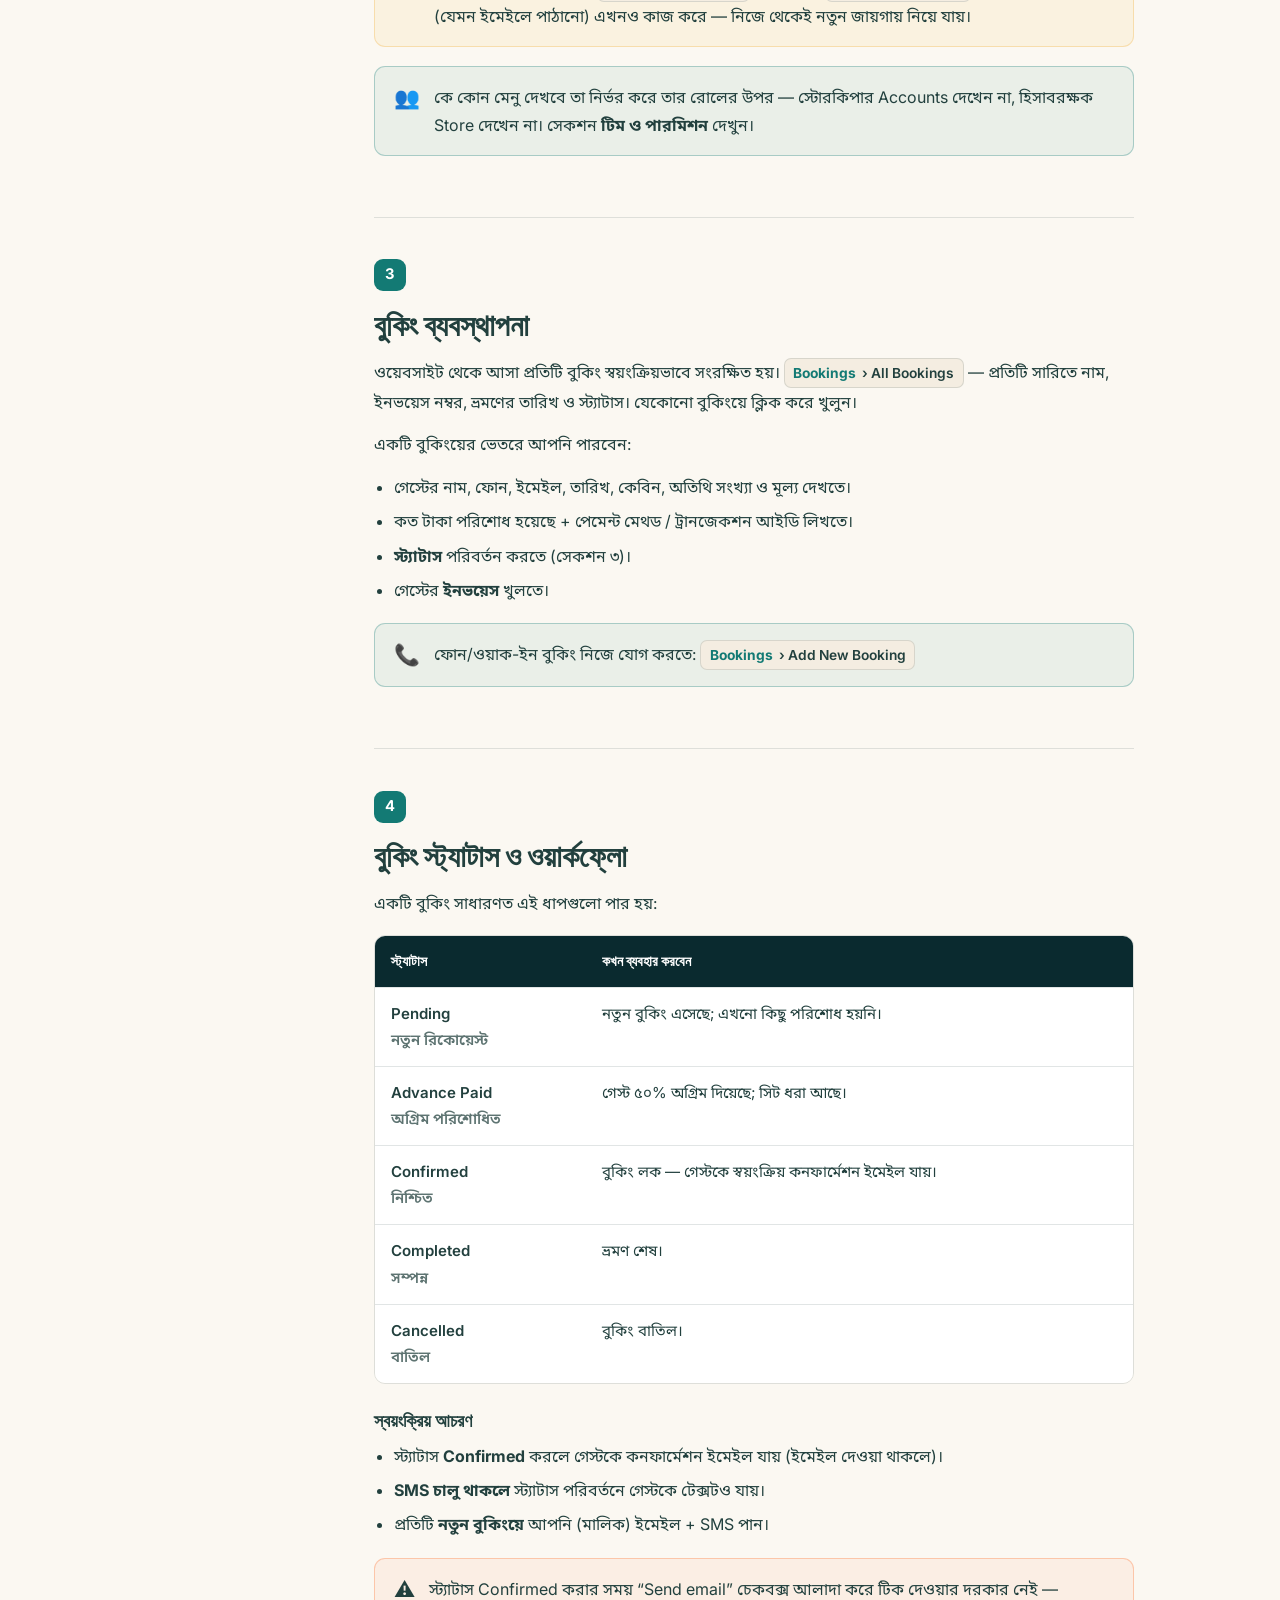
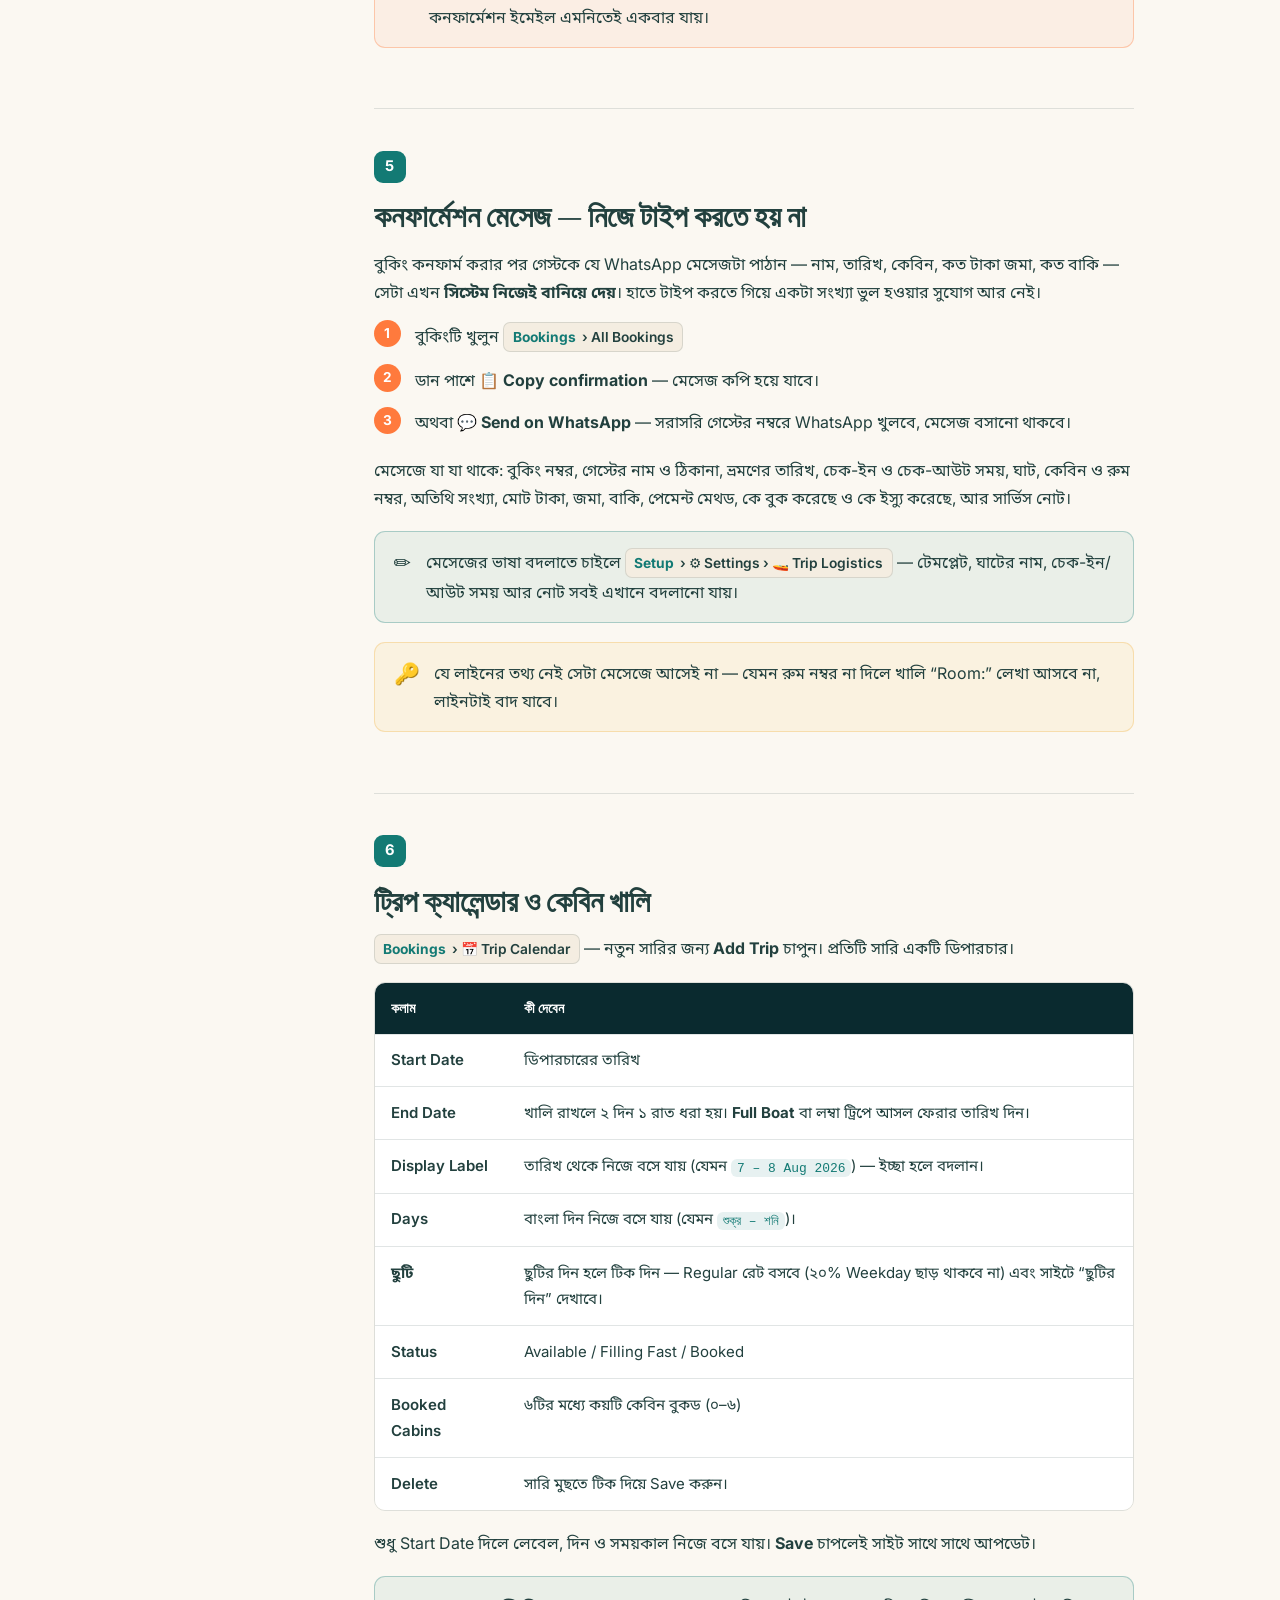
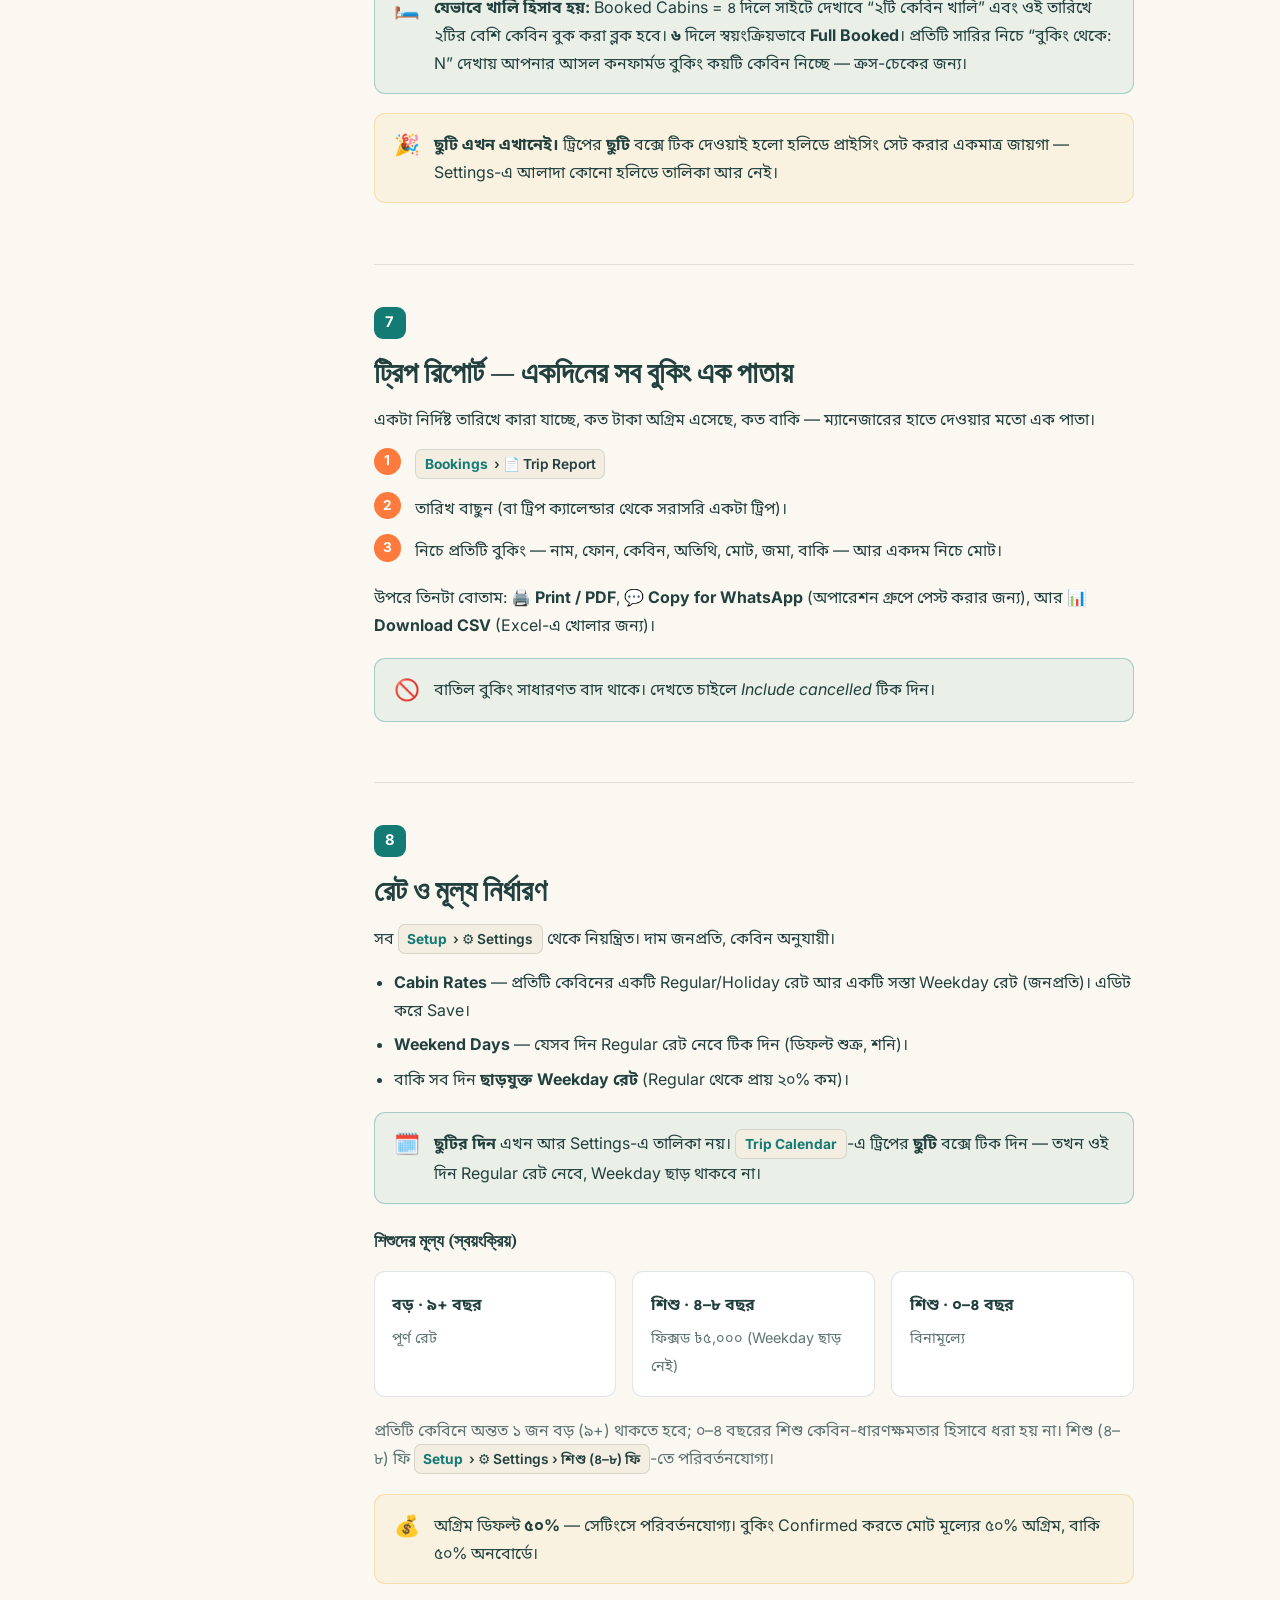
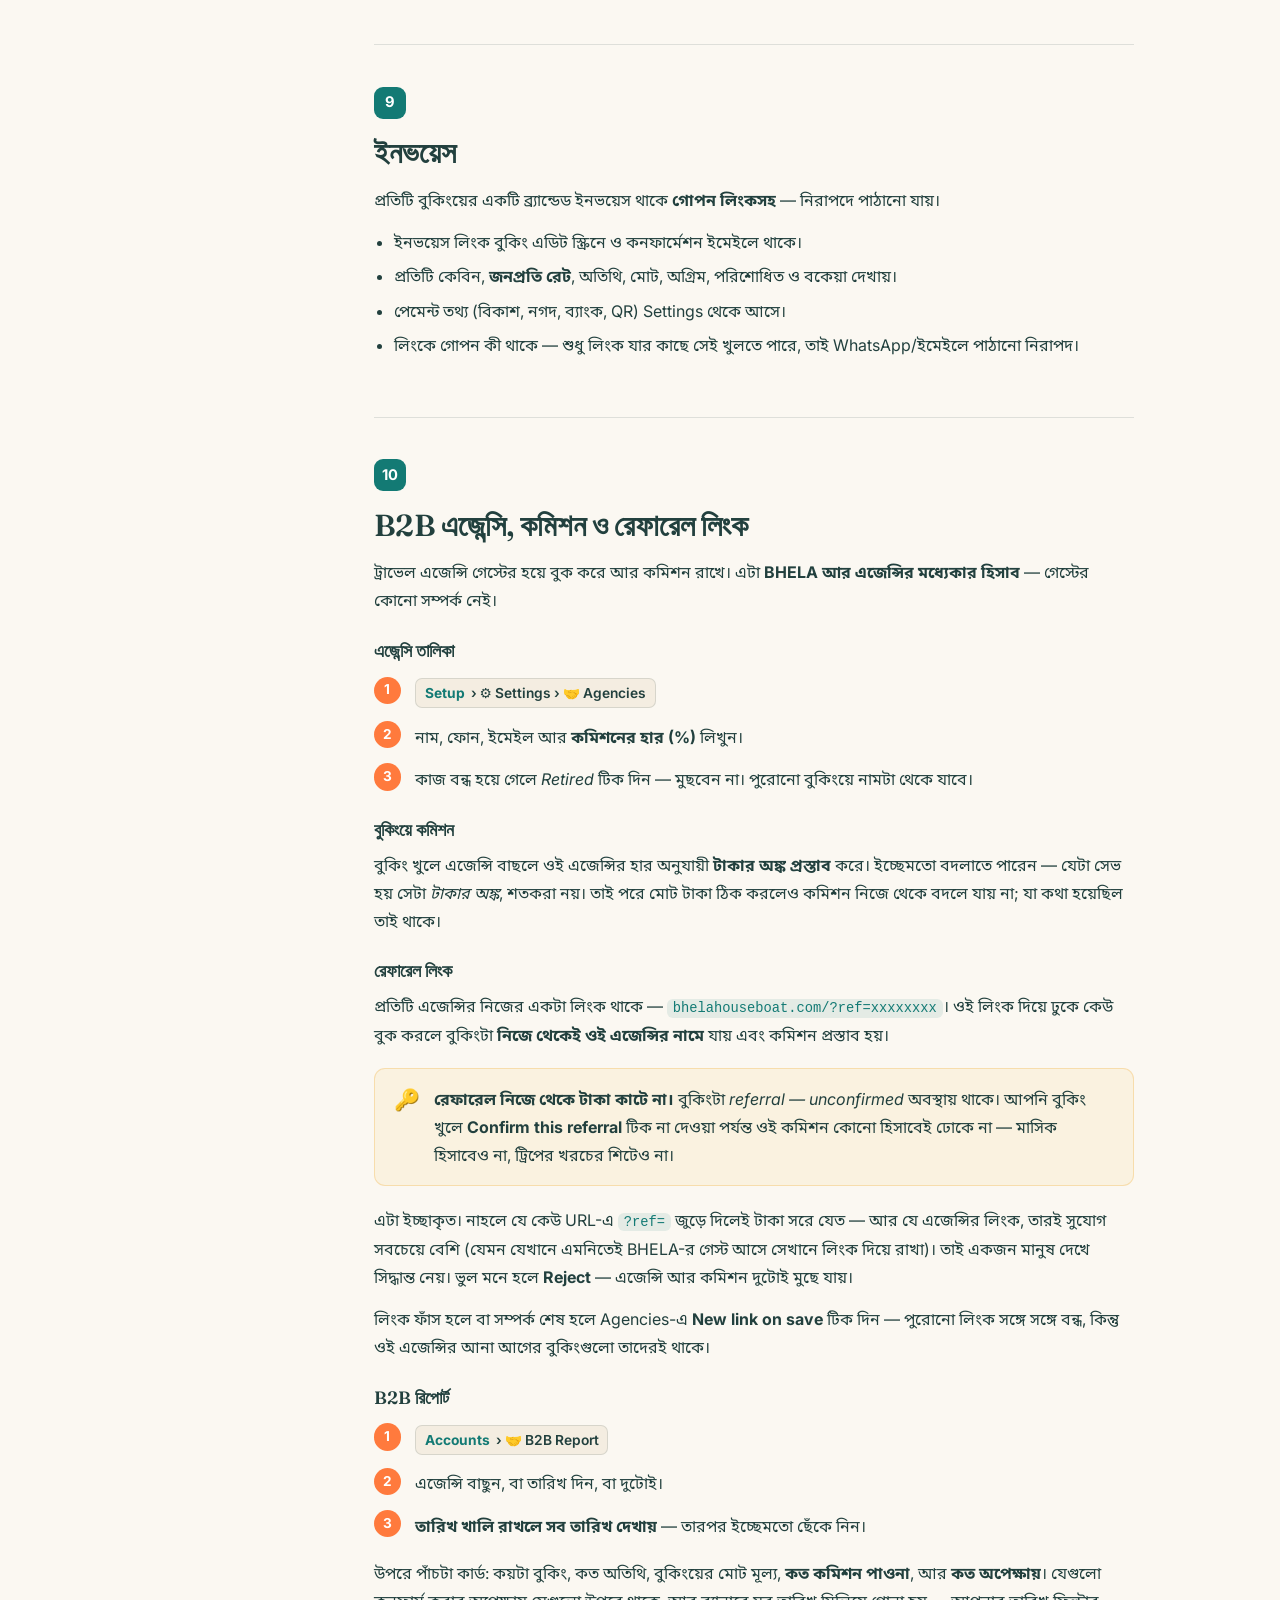
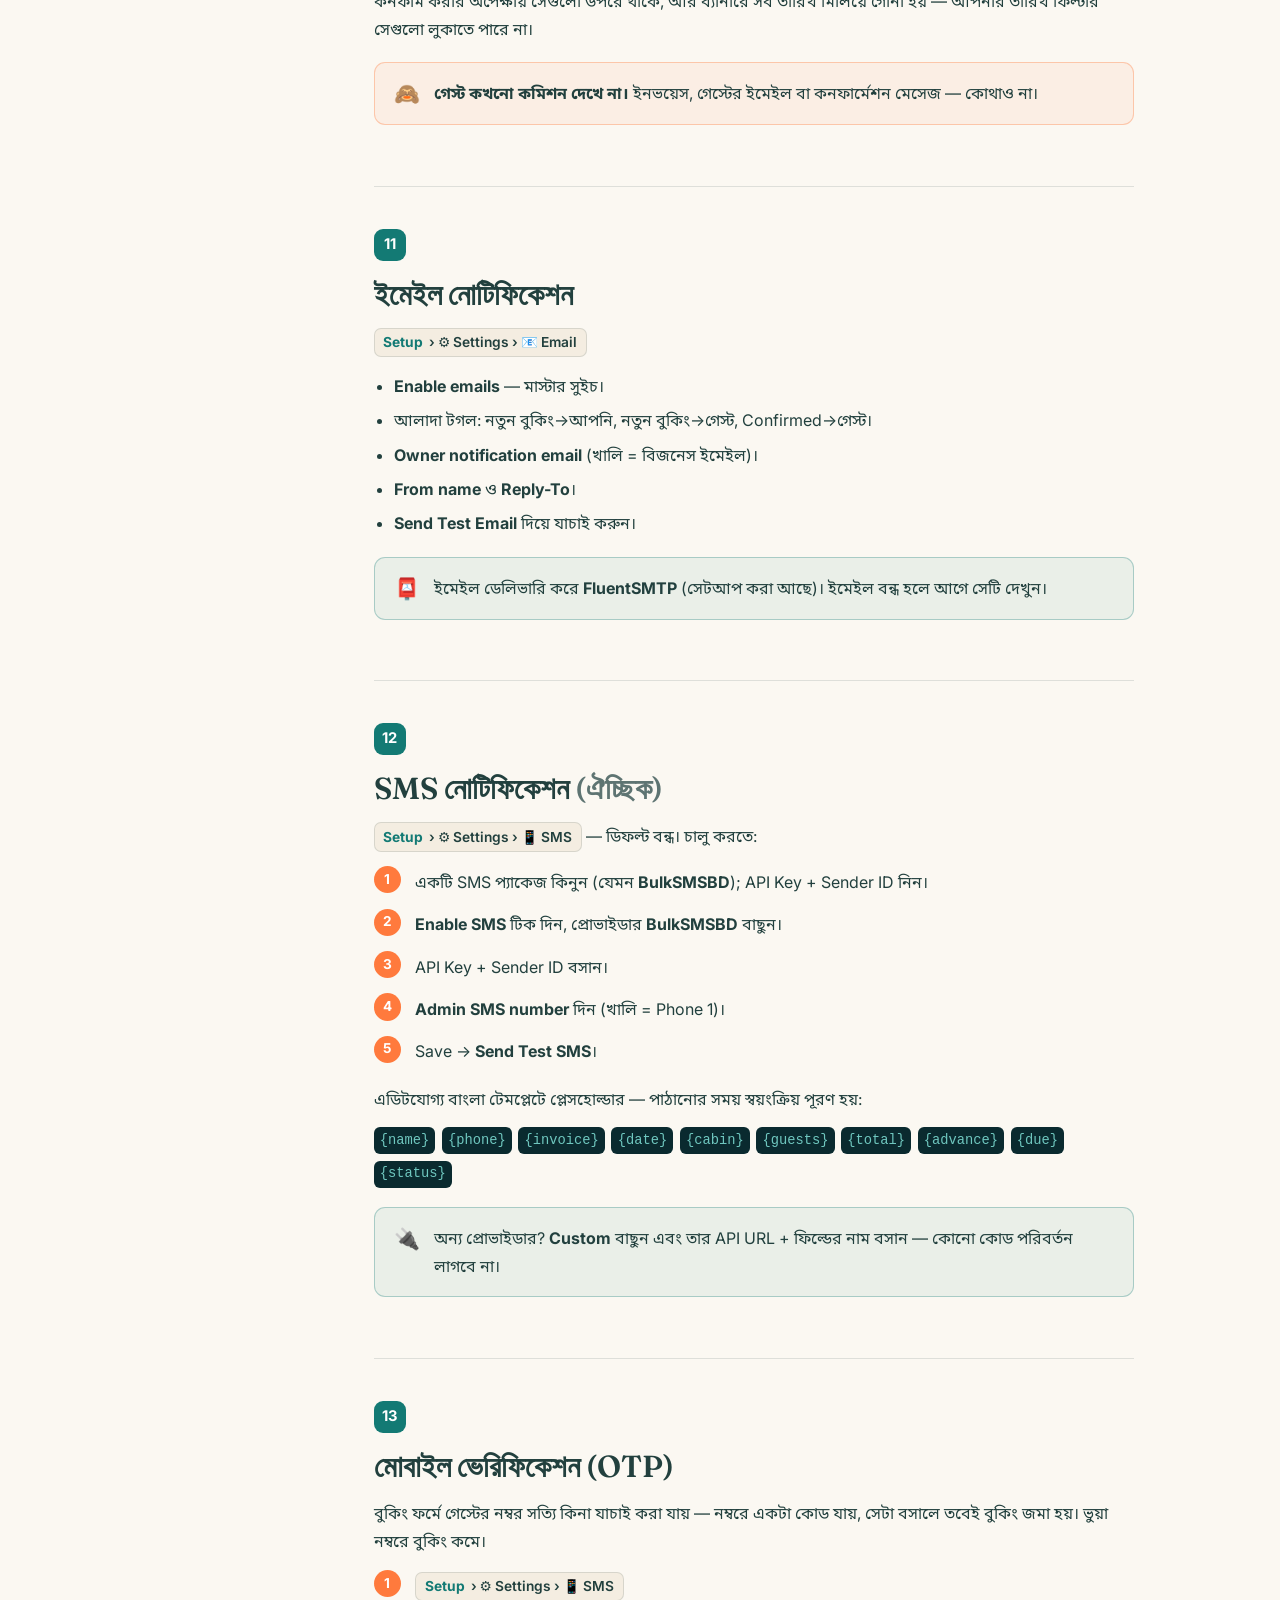
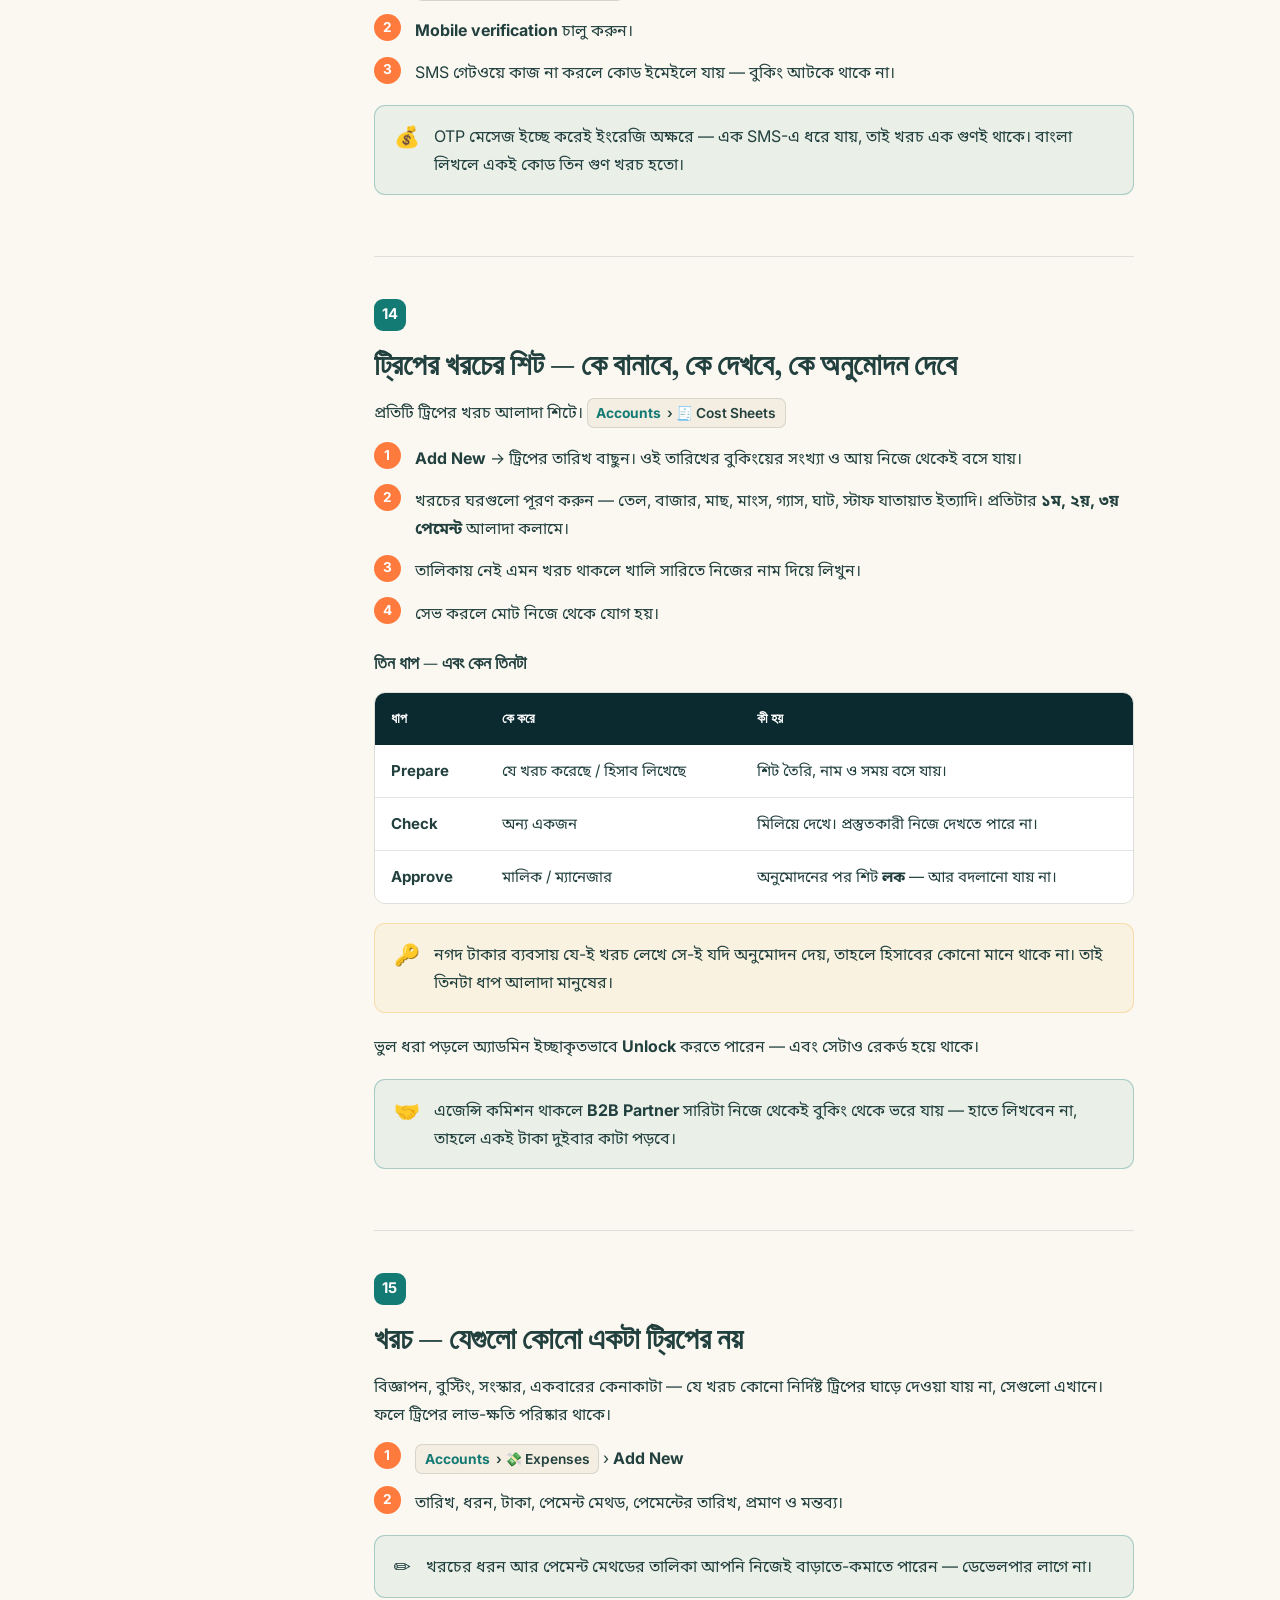
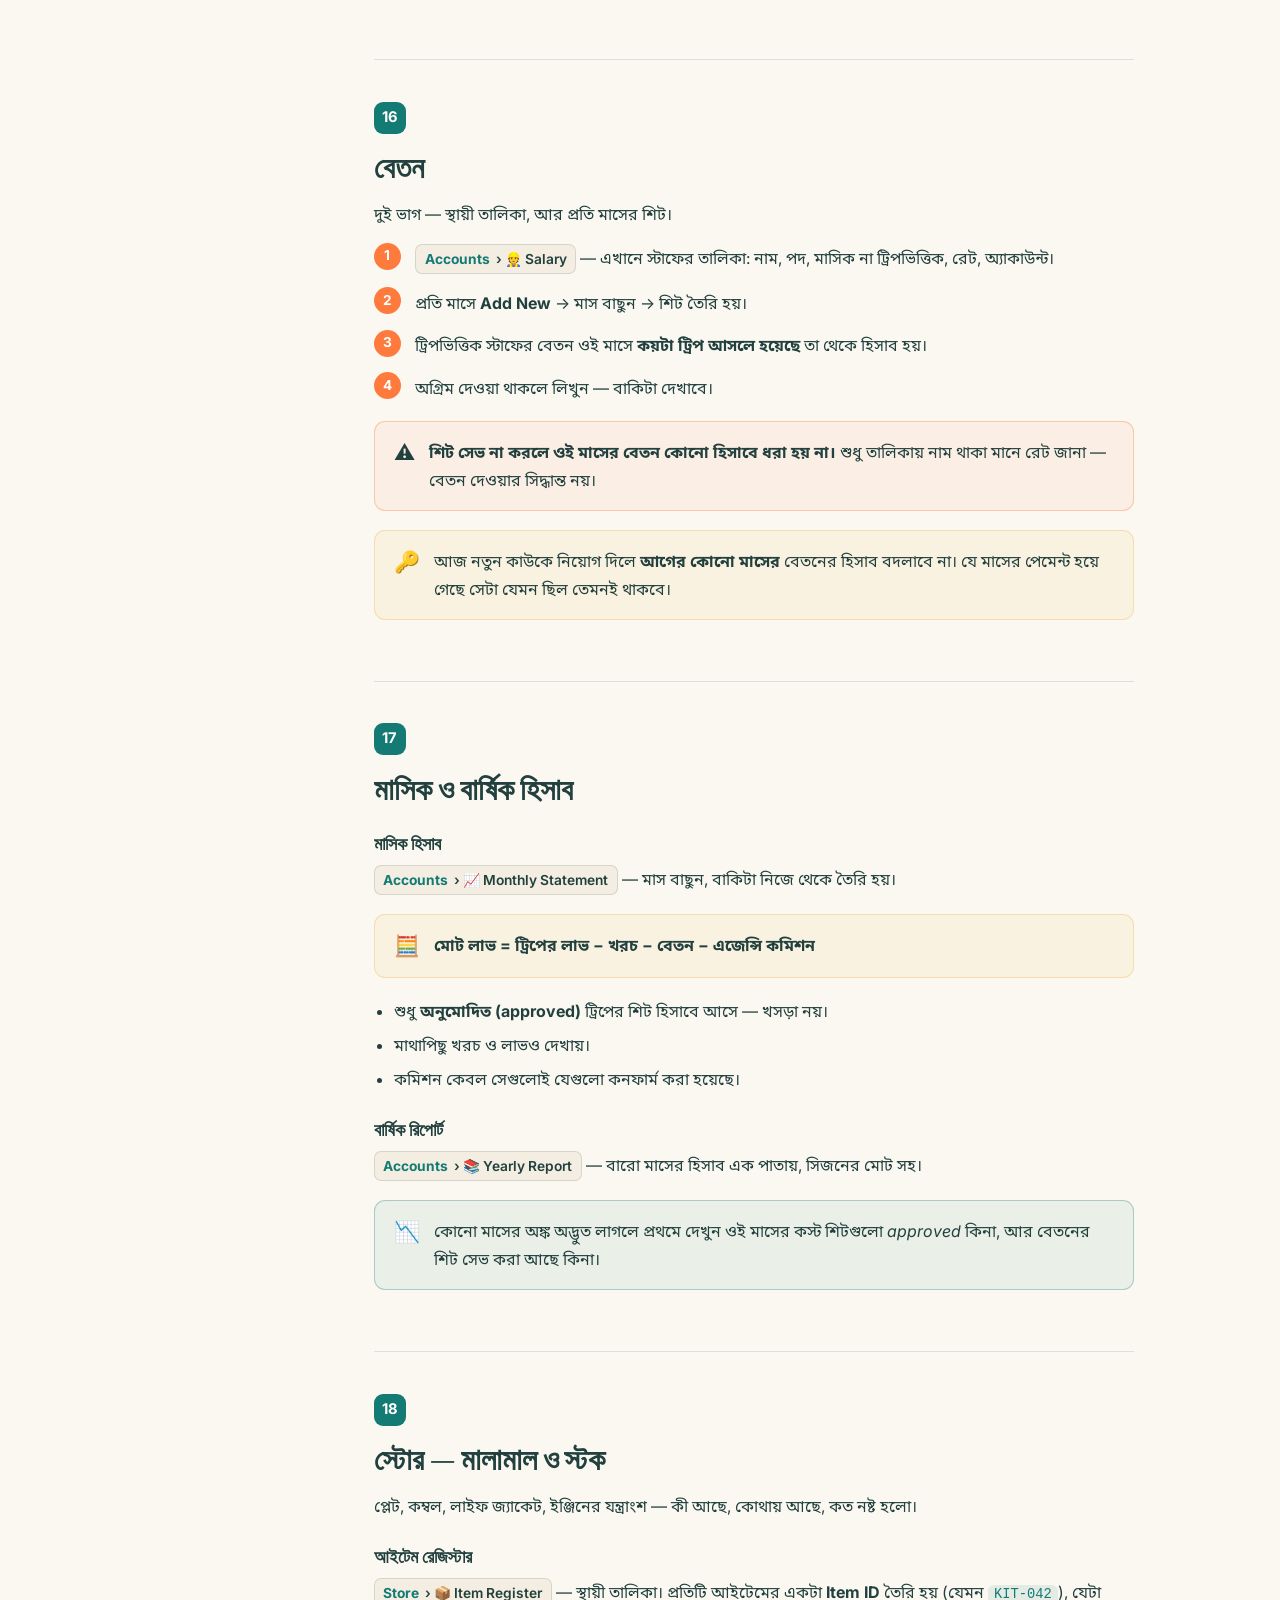
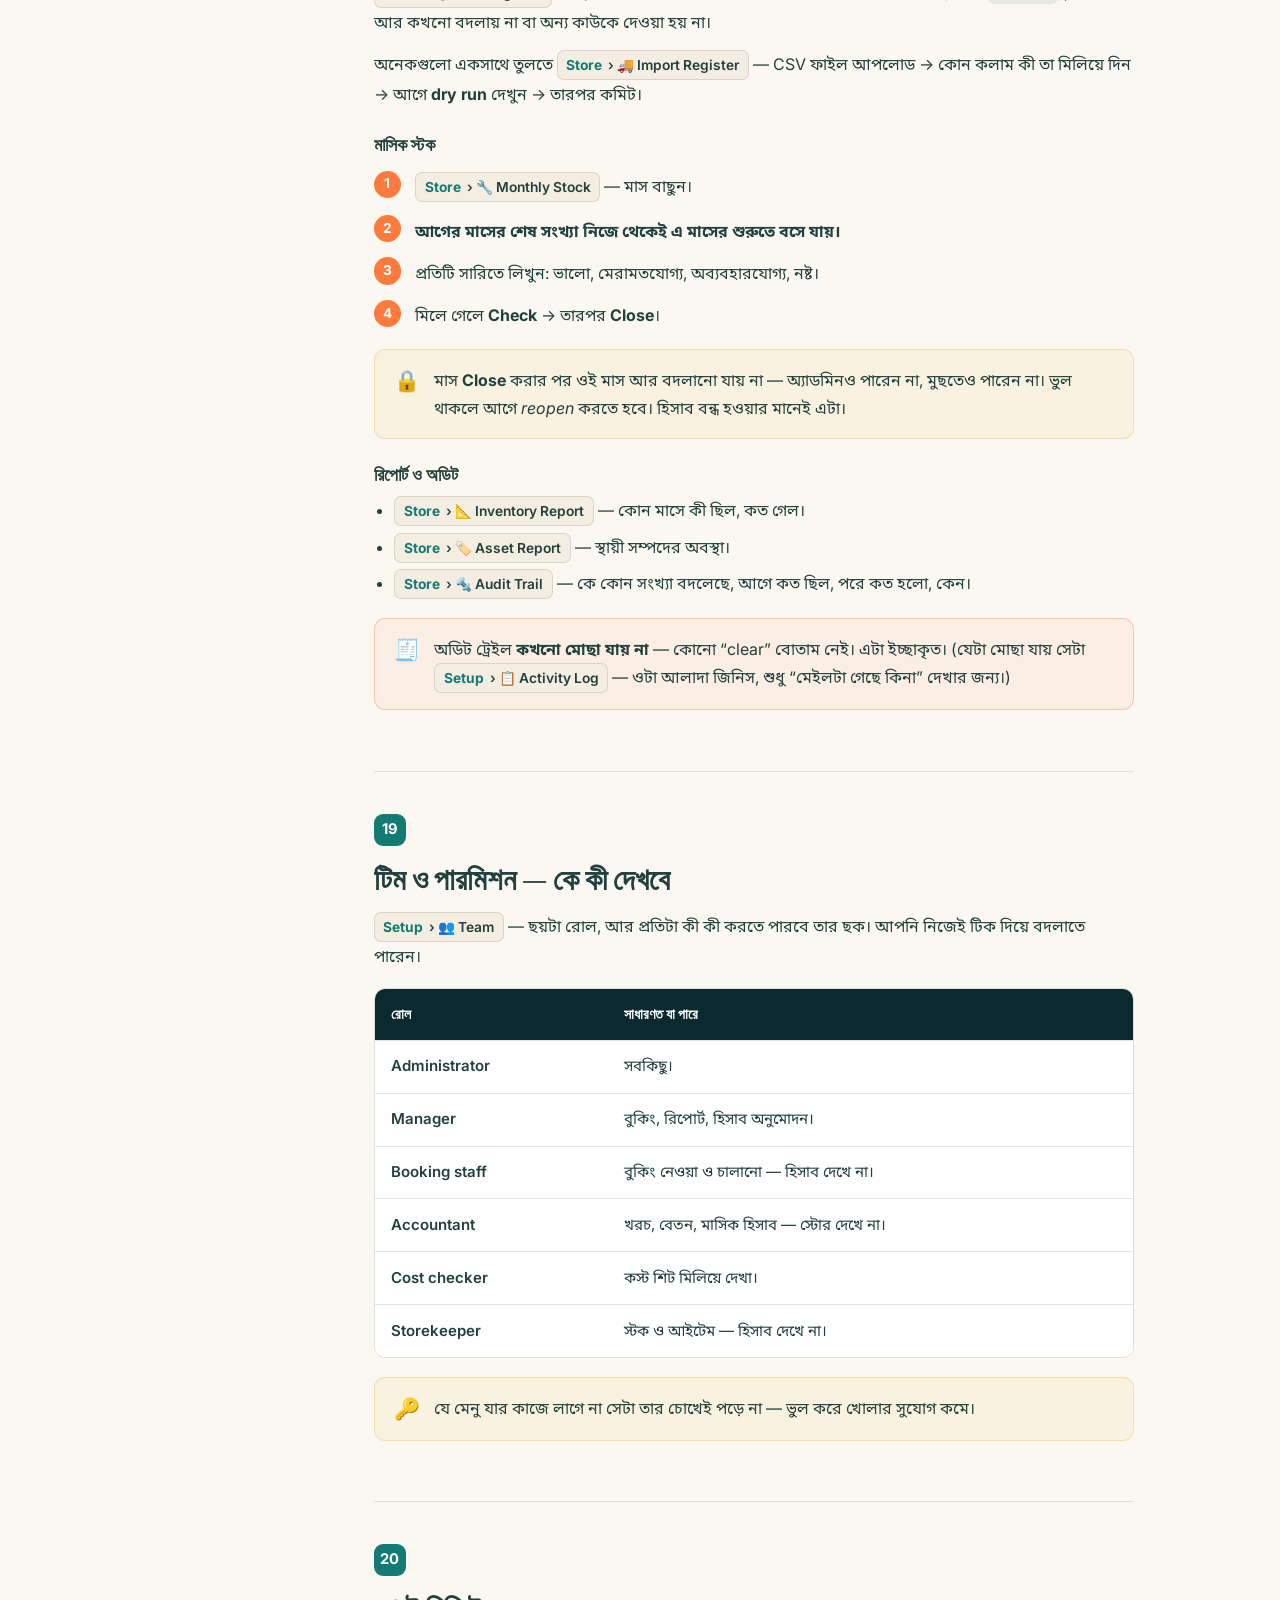
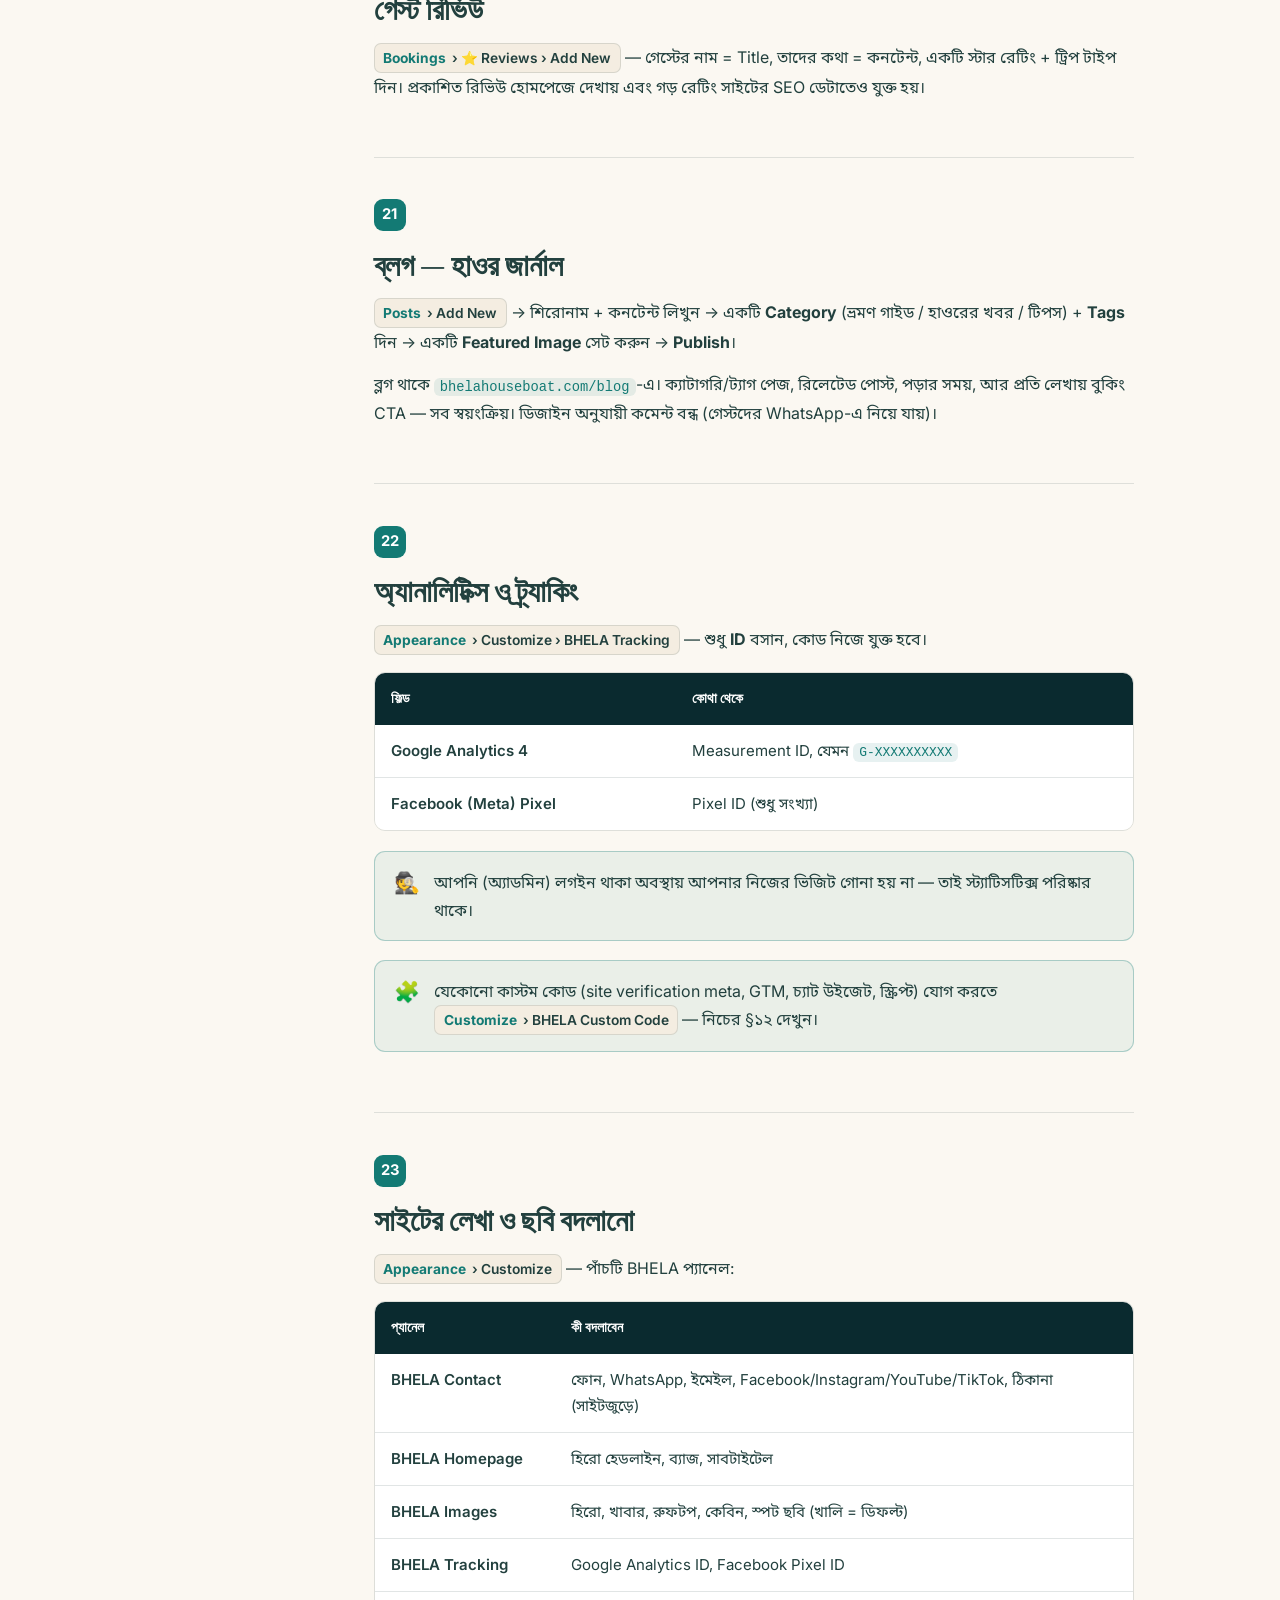
==== commit c12d9d9f: "docs: the client manual now covers the business, not just the bookings The manual was written for v2" ====
--- a/manual.html
+++ b/manual.html
@@ -4,7 +4,7 @@
 <meta charset="utf-8">
 <meta name="viewport" content="width=device-width, initial-scale=1">
 <title>Owner’s Manual — BHELA – The Haor Exclusive</title>
-<meta name="description" content="Complete owner's manual for the BHELA houseboat website — bookings, invoices, rates, availability, blog, email/SMS, analytics and settings. Plain-language, Bangla-friendly.">
+<meta name="description" content="Complete owner's manual for the BHELA houseboat website — bookings, invoices, rates, availability, trip costing, monthly accounts, payroll, stock, B2B partners, email/SMS and settings. Plain-language, Bangla-friendly.">
 <link rel="preconnect" href="https://fonts.googleapis.com">
 <link rel="preconnect" href="https://fonts.gstatic.com" crossorigin>
 <link href="https://fonts.googleapis.com/css2?family=Fraunces:opsz,wght@9..144,500;9..144,600;9..144,700&family=Inter:wght@400;500;600;700&family=Noto+Sans+Bengali:wght@400;500;600;700&display=swap" rel="stylesheet">
@@ -190,7 +190,7 @@
   <div class="wrap">
     <span class="eyebrow">Owner’s Manual · ওয়েবসাইট চালানোর গাইড</span>
     <h1>BHELA Website — Owner’s Manual</h1>
-    <p>ভেলা হাউসবোট ওয়েবসাইটের সম্পূর্ণ পরিচালনা গাইড — বুকিং, ইনভয়েস, রেট, ট্রিপ, ব্লগ, ইমেইল/SMS আর সেটিংস। কোনো কোডিং লাগবে না। Everything you need to run the site day to day.</p>
+    <p>ভেলা হাউসবোটের সম্পূর্ণ পরিচালনা গাইড — বুকিং ও ইনভয়স থেকে শুরু করে ট্রিপের খরচ, মাসিক হিসাব, বেতন, স্টক আর B2B এজেন্সি পর্যন্ত। কোনো কোডিং লাগবে না।</p>
   </div>
 </header>
 
@@ -199,14 +199,26 @@
   <aside class="toc">
     <h4>বিষয়সূচি · Contents</h4>
     <ol>
+      
       <li><a href="#login">লগইন ও ড্যাশবোর্ড</a></li>
+      <li><a href="#menus">চারটি মেনু — কোথায় কী</a></li>
       <li><a href="#bookings">বুকিং ব্যবস্থাপনা</a></li>
       <li><a href="#status">বুকিং স্ট্যাটাস ও ওয়ার্কফ্লো</a></li>
+      <li><a href="#confirm">কনফার্মেশন মেসেজ</a></li>
       <li><a href="#calendar">ট্রিপ ক্যালেন্ডার ও কেবিন খালি</a></li>
+      <li><a href="#tripreport">ট্রিপ রিপোর্ট</a></li>
       <li><a href="#pricing">রেট ও মূল্য নির্ধারণ</a></li>
       <li><a href="#invoice">ইনভয়েস</a></li>
+      <li><a href="#b2b">B2B এজেন্সি ও কমিশন</a></li>
       <li><a href="#email">ইমেইল নোটিফিকেশন</a></li>
       <li><a href="#sms">SMS নোটিফিকেশন</a></li>
+      <li><a href="#otp">মোবাইল ভেরিফিকেশন (OTP)</a></li>
+      <li><a href="#costs">ট্রিপের খরচের শিট</a></li>
+      <li><a href="#expenses">খরচ (Expenses)</a></li>
+      <li><a href="#salary">বেতন</a></li>
+      <li><a href="#statement">মাসিক ও বার্ষিক হিসাব</a></li>
+      <li><a href="#store">স্টোর — মালামাল ও স্টক</a></li>
+      <li><a href="#team">টিম ও পারমিশন</a></li>
       <li><a href="#reviews">গেস্ট রিভিউ</a></li>
       <li><a href="#blog">ব্লগ — হাওর জার্নাল</a></li>
       <li><a href="#tracking">অ্যানালিটিক্স ও ট্র্যাকিং</a></li>
@@ -235,9 +247,41 @@
       </ol>
       <div class="callout callout--tip"><span class="ic">💡</span><p><strong>Bookings</strong> মেনুর প্রথম আইটেম <strong>📊 Dashboard</strong> আপনার কন্ট্রোল সেন্টার — বুকিং সংখ্যা, আয়, আসন্ন ট্রিপ, সাম্প্রতিক কাজ, সেটআপ চেকলিস্ট আর প্রতিটি কাজের এক-ক্লিক বাটন। প্রতিদিন এটি আগে খুলুন। ট্রিপ ক্যালেন্ডার, গ্যালারি, রিভিউ, সেটিংস আর গাইড সব একই মেনুতে।</p></div>
     </section>
+    <section class="sec" id="menus">
+      <span class="sec__num">2</span>
+      <h2>চারটি মেনু — কোথায় কী</h2>
+      <p>আগে সবকিছু একটাই <b>Bookings</b> মেনুতে ছিল — ২২টা সারি, বুকিং থেকে শুরু করে স্টক আর অডিট পর্যন্ত। এখন কাজের ধরন অনুযায়ী <strong>চারটি আলাদা মেনু</strong>:</p>
+      <div class="tbl-scroll"><table>
+        <thead><tr><th>মেনু</th><th>কী কাজে</th><th>ভেতরে যা আছে</th></tr></thead>
+        <tbody>
+          <tr>
+            <td><strong>🛶 Bookings</strong></td>
+            <td>প্রতিদিনের বুকিং</td>
+            <td>All Bookings · Add New · 📊 Dashboard · 📄 Trip Report · 📅 Trip Calendar · ⭐ Reviews</td>
+          </tr>
+          <tr>
+            <td><strong>Accounts</strong></td>
+            <td>টাকা-পয়সার হিসাব</td>
+            <td>🧾 Cost Sheets · 💸 Expenses · 👷 Salary · 📈 Monthly Statement · 📚 Yearly Report · 🤝 B2B Report</td>
+          </tr>
+          <tr>
+            <td><strong>Store</strong></td>
+            <td>মালামাল ও স্টক</td>
+            <td>📦 Item Register · 🚚 Import Register · 🔧 Monthly Stock · 📐 Inventory Report · 🏷️ Asset Report · 🔩 Audit Trail</td>
+          </tr>
+          <tr>
+            <td><strong>Setup</strong></td>
+            <td>একবার সেট করার জিনিস</td>
+            <td>⚙️ Settings · 👥 Team · 🗺️ Spots · 🖼️ Gallery · ⬆️ Bulk Upload · 📋 Activity Log · 🎯 Quick Guide</td>
+          </tr>
+        </tbody>
+      </table></div>
+      <div class="callout callout--key"><span class="ic">🔑</span><p><strong>সেটিংস সরে গেছে।</strong> আগে <span class="path"><b>Bookings</b> › Settings</span> ছিল, এখন <span class="path"><b>Setup</b> › ⚙️ Settings</span>। পুরোনো লিংক (যেমন ইমেইলে পাঠানো) এখনও কাজ করে — নিজে থেকেই নতুন জায়গায় নিয়ে যায়।</p></div>
+      <div class="callout callout--tip"><span class="ic">👥</span><p>কে কোন মেনু দেখবে তা নির্ভর করে তার রোলের উপর — স্টোরকিপার Accounts দেখেন না, হিসাবরক্ষক Store দেখেন না। সেকশন <b>টিম ও পারমিশন</b> দেখুন।</p></div>
+    </section>
 
     <section class="sec" id="bookings">
-      <span class="sec__num">2</span>
+      <span class="sec__num">3</span>
       <h2>বুকিং ব্যবস্থাপনা</h2>
       <p>ওয়েবসাইট থেকে আসা প্রতিটি বুকিং স্বয়ংক্রিয়ভাবে সংরক্ষিত হয়। <span class="path"><b>Bookings</b> › All Bookings</span> — প্রতিটি সারিতে নাম, ইনভয়েস নম্বর, ভ্রমণের তারিখ ও স্ট্যাটাস। যেকোনো বুকিংয়ে ক্লিক করে খুলুন।</p>
       <p>একটি বুকিংয়ের ভেতরে আপনি পারবেন:</p>
@@ -251,7 +295,7 @@
     </section>
 
     <section class="sec" id="status">
-      <span class="sec__num">3</span>
+      <span class="sec__num">4</span>
       <h2>বুকিং স্ট্যাটাস ও ওয়ার্কফ্লো</h2>
       <p>একটি বুকিং সাধারণত এই ধাপগুলো পার হয়:</p>
       <div class="tbl-scroll"><table>
@@ -272,11 +316,24 @@
       </ul>
       <div class="callout callout--warn"><span class="ic">⚠️</span><p>স্ট্যাটাস Confirmed করার সময় “Send email” চেকবক্স আলাদা করে টিক দেওয়ার দরকার নেই — কনফার্মেশন ইমেইল এমনিতেই একবার যায়।</p></div>
     </section>
+    <section class="sec" id="confirm">
+      <span class="sec__num">5</span>
+      <h2>কনফার্মেশন মেসেজ — নিজে টাইপ করতে হয় না</h2>
+      <p>বুকিং কনফার্ম করার পর গেস্টকে যে WhatsApp মেসেজটা পাঠান — নাম, তারিখ, কেবিন, কত টাকা জমা, কত বাকি — সেটা এখন <strong>সিস্টেম নিজেই বানিয়ে দেয়</strong>। হাতে টাইপ করতে গিয়ে একটা সংখ্যা ভুল হওয়ার সুযোগ আর নেই।</p>
+      <ol class="steps">
+        <li>বুকিংটি খুলুন <span class="path"><b>Bookings</b> › All Bookings</span></li>
+        <li>ডান পাশে <strong>📋 Copy confirmation</strong> — মেসেজ কপি হয়ে যাবে।</li>
+        <li>অথবা <strong>💬 Send on WhatsApp</strong> — সরাসরি গেস্টের নম্বরে WhatsApp খুলবে, মেসেজ বসানো থাকবে।</li>
+      </ol>
+      <p>মেসেজে যা যা থাকে: বুকিং নম্বর, গেস্টের নাম ও ঠিকানা, ভ্রমণের তারিখ, চেক-ইন ও চেক-আউট সময়, ঘাট, কেবিন ও রুম নম্বর, অতিথি সংখ্যা, মোট টাকা, জমা, বাকি, পেমেন্ট মেথড, কে বুক করেছে ও কে ইস্যু করেছে, আর সার্ভিস নোট।</p>
+      <div class="callout callout--tip"><span class="ic">✏️</span><p>মেসেজের ভাষা বদলাতে চাইলে <span class="path"><b>Setup</b> › ⚙️ Settings › 🚤 Trip Logistics</span> — টেমপ্লেট, ঘাটের নাম, চেক-ইন/আউট সময় আর নোট সবই এখানে বদলানো যায়।</p></div>
+      <div class="callout callout--key"><span class="ic">🔑</span><p>যে লাইনের তথ্য নেই সেটা মেসেজে আসেই না — যেমন রুম নম্বর না দিলে খালি “Room:” লেখা আসবে না, লাইনটাই বাদ যাবে।</p></div>
+    </section>
 
     <section class="sec" id="calendar">
-      <span class="sec__num">4</span>
+      <span class="sec__num">6</span>
       <h2>ট্রিপ ক্যালেন্ডার ও কেবিন খালি</h2>
-      <p><span class="path"><b>Bookings</b> › Trip Calendar</span> — নতুন সারির জন্য <strong>Add Trip</strong> চাপুন। প্রতিটি সারি একটি ডিপারচার।</p>
+      <p><span class="path"><b>Bookings</b> › 📅 Trip Calendar</span> — নতুন সারির জন্য <strong>Add Trip</strong> চাপুন। প্রতিটি সারি একটি ডিপারচার।</p>
       <div class="tbl-scroll"><table>
         <thead><tr><th>কলাম</th><th>কী দেবেন</th></tr></thead>
         <tbody>
@@ -294,11 +351,23 @@
       <div class="callout callout--tip"><span class="ic">🛏️</span><p><strong>যেভাবে খালি হিসাব হয়:</strong> Booked Cabins = ৪ দিলে সাইটে দেখাবে “২টি কেবিন খালি” এবং ওই তারিখে ২টির বেশি কেবিন বুক করা ব্লক হবে। <strong>৬</strong> দিলে স্বয়ংক্রিয়ভাবে <strong>Full Booked</strong>। প্রতিটি সারির নিচে “বুকিং থেকে: N” দেখায় আপনার আসল কনফার্মড বুকিং কয়টি কেবিন নিচ্ছে — ক্রস-চেকের জন্য।</p></div>
       <div class="callout callout--key"><span class="ic">🎉</span><p><strong>ছুটি এখন এখানেই।</strong> ট্রিপের <strong>ছুটি</strong> বক্সে টিক দেওয়াই হলো হলিডে প্রাইসিং সেট করার একমাত্র জায়গা — Settings-এ আলাদা কোনো হলিডে তালিকা আর নেই।</p></div>
     </section>
+    <section class="sec" id="tripreport">
+      <span class="sec__num">7</span>
+      <h2>ট্রিপ রিপোর্ট — একদিনের সব বুকিং এক পাতায়</h2>
+      <p>একটা নির্দিষ্ট তারিখে কারা যাচ্ছে, কত টাকা অগ্রিম এসেছে, কত বাকি — ম্যানেজারের হাতে দেওয়ার মতো এক পাতা।</p>
+      <ol class="steps">
+        <li><span class="path"><b>Bookings</b> › 📄 Trip Report</span></li>
+        <li>তারিখ বাছুন (বা ট্রিপ ক্যালেন্ডার থেকে সরাসরি একটা ট্রিপ)।</li>
+        <li>নিচে প্রতিটি বুকিং — নাম, ফোন, কেবিন, অতিথি, মোট, জমা, বাকি — আর একদম নিচে মোট।</li>
+      </ol>
+      <p>উপরে তিনটা বোতাম: <strong>🖨️ Print / PDF</strong>, <strong>💬 Copy for WhatsApp</strong> (অপারেশন গ্রুপে পেস্ট করার জন্য), আর <strong>📊 Download CSV</strong> (Excel-এ খোলার জন্য)।</p>
+      <div class="callout callout--tip"><span class="ic">🚫</span><p>বাতিল বুকিং সাধারণত বাদ থাকে। দেখতে চাইলে <em>Include cancelled</em> টিক দিন।</p></div>
+    </section>
 
     <section class="sec" id="pricing">
-      <span class="sec__num">5</span>
+      <span class="sec__num">8</span>
       <h2>রেট ও মূল্য নির্ধারণ</h2>
-      <p>সব <span class="path"><b>Bookings</b> › Settings</span> থেকে নিয়ন্ত্রিত। দাম জনপ্রতি, কেবিন অনুযায়ী।</p>
+      <p>সব <span class="path"><b>Setup</b> › ⚙️ Settings</span> থেকে নিয়ন্ত্রিত। দাম জনপ্রতি, কেবিন অনুযায়ী।</p>
       <ul>
         <li><strong>Cabin Rates</strong> — প্রতিটি কেবিনের একটি Regular/Holiday রেট আর একটি সস্তা Weekday রেট (জনপ্রতি)। এডিট করে Save।</li>
         <li><strong>Weekend Days</strong> — যেসব দিন Regular রেট নেবে টিক দিন (ডিফল্ট শুক্র, শনি)।</li>
@@ -311,12 +380,12 @@
         <div class="mini"><b>শিশু · ৪–৮ বছর</b><span>ফিক্সড ৳৫,০০০ (Weekday ছাড় নেই)</span></div>
         <div class="mini"><b>শিশু · ০–৪ বছর</b><span>বিনামূল্যে</span></div>
       </div>
-      <p class="muted">প্রতিটি কেবিনে অন্তত ১ জন বড় (৯+) থাকতে হবে; ০–৪ বছরের শিশু কেবিন-ধারণক্ষমতার হিসাবে ধরা হয় না। শিশু (৪–৮) ফি <span class="path">Settings › শিশু (৪–৮) ফি</span>-তে পরিবর্তনযোগ্য।</p>
+      <p class="muted">প্রতিটি কেবিনে অন্তত ১ জন বড় (৯+) থাকতে হবে; ০–৪ বছরের শিশু কেবিন-ধারণক্ষমতার হিসাবে ধরা হয় না। শিশু (৪–৮) ফি <span class="path"><b>Setup</b> › ⚙️ Settings › শিশু (৪–৮) ফি</span>-তে পরিবর্তনযোগ্য।</p>
       <div class="callout callout--key"><span class="ic">💰</span><p>অগ্রিম ডিফল্ট <strong>৫০%</strong> — সেটিংসে পরিবর্তনযোগ্য। বুকিং Confirmed করতে মোট মূল্যের ৫০% অগ্রিম, বাকি ৫০% অনবোর্ডে।</p></div>
     </section>
 
     <section class="sec" id="invoice">
-      <span class="sec__num">6</span>
+      <span class="sec__num">9</span>
       <h2>ইনভয়েস</h2>
       <p>প্রতিটি বুকিংয়ের একটি ব্র্যান্ডেড ইনভয়েস থাকে <strong>গোপন লিংকসহ</strong> — নিরাপদে পাঠানো যায়।</p>
       <ul>
@@ -326,11 +395,41 @@
         <li>লিংকে গোপন কী থাকে — শুধু লিংক যার কাছে সেই খুলতে পারে, তাই WhatsApp/ইমেইলে পাঠানো নিরাপদ।</li>
       </ul>
     </section>
+    <section class="sec" id="b2b">
+      <span class="sec__num">10</span>
+      <h2>B2B এজেন্সি, কমিশন ও রেফারেল লিংক</h2>
+      <p>ট্রাভেল এজেন্সি গেস্টের হয়ে বুক করে আর কমিশন রাখে। এটা <strong>BHELA আর এজেন্সির মধ্যেকার হিসাব</strong> — গেস্টের কোনো সম্পর্ক নেই।</p>
+
+      <h3>এজেন্সি তালিকা</h3>
+      <ol class="steps">
+        <li><span class="path"><b>Setup</b> › ⚙️ Settings › 🤝 Agencies</span></li>
+        <li>নাম, ফোন, ইমেইল আর <strong>কমিশনের হার (%)</strong> লিখুন।</li>
+        <li>কাজ বন্ধ হয়ে গেলে <em>Retired</em> টিক দিন — মুছবেন না। পুরোনো বুকিংয়ে নামটা থেকে যাবে।</li>
+      </ol>
+
+      <h3>বুকিংয়ে কমিশন</h3>
+      <p>বুকিং খুলে এজেন্সি বাছলে ওই এজেন্সির হার অনুযায়ী <strong>টাকার অঙ্ক প্রস্তাব</strong> করে। ইচ্ছেমতো বদলাতে পারেন — যেটা সেভ হয় সেটা <em>টাকার অঙ্ক</em>, শতকরা নয়। তাই পরে মোট টাকা ঠিক করলেও কমিশন নিজে থেকে বদলে যায় না; যা কথা হয়েছিল তাই থাকে।</p>
+
+      <h3>রেফারেল লিংক</h3>
+      <p>প্রতিটি এজেন্সির নিজের একটা লিংক থাকে — <code>bhelahouseboat.com/?ref=xxxxxxxx</code>। ওই লিংক দিয়ে ঢুকে কেউ বুক করলে বুকিংটা <strong>নিজে থেকেই ওই এজেন্সির নামে</strong> যায় এবং কমিশন প্রস্তাব হয়।</p>
+      <div class="callout callout--key"><span class="ic">🔑</span><p><strong>রেফারেল নিজে থেকে টাকা কাটে না।</strong> বুকিংটা <em>referral — unconfirmed</em> অবস্থায় থাকে। আপনি বুকিং খুলে <strong>Confirm this referral</strong> টিক না দেওয়া পর্যন্ত ওই কমিশন কোনো হিসাবেই ঢোকে না — মাসিক হিসাবেও না, ট্রিপের খরচের শিটেও না।</p></div>
+      <p>এটা ইচ্ছাকৃত। নাহলে যে কেউ URL-এ <code>?ref=</code> জুড়ে দিলেই টাকা সরে যেত — আর যে এজেন্সির লিংক, তারই সুযোগ সবচেয়ে বেশি (যেমন যেখানে এমনিতেই BHELA-র গেস্ট আসে সেখানে লিংক দিয়ে রাখা)। তাই একজন মানুষ দেখে সিদ্ধান্ত নেয়। ভুল মনে হলে <strong>Reject</strong> — এজেন্সি আর কমিশন দুটোই মুছে যায়।</p>
+      <p>লিংক ফাঁস হলে বা সম্পর্ক শেষ হলে Agencies-এ <strong>New link on save</strong> টিক দিন — পুরোনো লিংক সঙ্গে সঙ্গে বন্ধ, কিন্তু ওই এজেন্সির আনা আগের বুকিংগুলো তাদেরই থাকে।</p>
+
+      <h3>B2B রিপোর্ট</h3>
+      <ol class="steps">
+        <li><span class="path"><b>Accounts</b> › 🤝 B2B Report</span></li>
+        <li>এজেন্সি বাছুন, বা তারিখ দিন, বা দুটোই।</li>
+        <li><strong>তারিখ খালি রাখলে সব তারিখ দেখায়</strong> — তারপর ইচ্ছেমতো ছেঁকে নিন।</li>
+      </ol>
+      <p>উপরে পাঁচটা কার্ড: কয়টা বুকিং, কত অতিথি, বুকিংয়ের মোট মূল্য, <strong>কত কমিশন পাওনা</strong>, আর <strong>কত অপেক্ষায়</strong>। যেগুলো কনফার্ম করার অপেক্ষায় সেগুলো উপরে থাকে, আর ব্যানারে সব তারিখ মিলিয়ে গোনা হয় — আপনার তারিখ ফিল্টার সেগুলো লুকাতে পারে না।</p>
+      <div class="callout callout--warn"><span class="ic">🙈</span><p><strong>গেস্ট কখনো কমিশন দেখে না।</strong> ইনভয়েস, গেস্টের ইমেইল বা কনফার্মেশন মেসেজ — কোথাও না।</p></div>
+    </section>
 
     <section class="sec" id="email">
-      <span class="sec__num">7</span>
+      <span class="sec__num">11</span>
       <h2>ইমেইল নোটিফিকেশন</h2>
-      <p><span class="path"><b>Bookings</b> › Settings › 📧 Email Notifications</span></p>
+      <p><span class="path"><b>Setup</b> › ⚙️ Settings › 📧 Email</span></p>
       <ul>
         <li><strong>Enable emails</strong> — মাস্টার সুইচ।</li>
         <li>আলাদা টগল: নতুন বুকিং→আপনি, নতুন বুকিং→গেস্ট, Confirmed→গেস্ট।</li>
@@ -342,9 +441,9 @@
     </section>
 
     <section class="sec" id="sms">
-      <span class="sec__num">8</span>
+      <span class="sec__num">12</span>
       <h2>SMS নোটিফিকেশন <span class="muted">(ঐচ্ছিক)</span></h2>
-      <p><span class="path"><b>Bookings</b> › Settings › 📱 SMS Notifications</span> — ডিফল্ট বন্ধ। চালু করতে:</p>
+      <p><span class="path"><b>Setup</b> › ⚙️ Settings › 📱 SMS</span> — ডিফল্ট বন্ধ। চালু করতে:</p>
       <ol class="steps">
         <li>একটি SMS প্যাকেজ কিনুন (যেমন <strong>BulkSMSBD</strong>); API Key + Sender ID নিন।</li>
         <li><strong>Enable SMS</strong> টিক দিন, প্রোভাইডার <strong>BulkSMSBD</strong> বাছুন।</li>
@@ -359,22 +458,134 @@
       </div>
       <div class="callout callout--tip"><span class="ic">🔌</span><p>অন্য প্রোভাইডার? <strong>Custom</strong> বাছুন এবং তার API URL + ফিল্ডের নাম বসান — কোনো কোড পরিবর্তন লাগবে না।</p></div>
     </section>
+    <section class="sec" id="otp">
+      <span class="sec__num">13</span>
+      <h2>মোবাইল ভেরিফিকেশন (OTP)</h2>
+      <p>বুকিং ফর্মে গেস্টের নম্বর সত্যি কিনা যাচাই করা যায় — নম্বরে একটা কোড যায়, সেটা বসালে তবেই বুকিং জমা হয়। ভুয়া নম্বরে বুকিং কমে।</p>
+      <ol class="steps">
+        <li><span class="path"><b>Setup</b> › ⚙️ Settings › 📱 SMS</span></li>
+        <li><strong>Mobile verification</strong> চালু করুন।</li>
+        <li>SMS গেটওয়ে কাজ না করলে কোড ইমেইলে যায় — বুকিং আটকে থাকে না।</li>
+      </ol>
+      <div class="callout callout--tip"><span class="ic">💰</span><p>OTP মেসেজ ইচ্ছে করেই ইংরেজি অক্ষরে — এক SMS-এ ধরে যায়, তাই খরচ এক গুণই থাকে। বাংলা লিখলে একই কোড তিন গুণ খরচ হতো।</p></div>
+    </section>
+    <section class="sec" id="costs">
+      <span class="sec__num">14</span>
+      <h2>ট্রিপের খরচের শিট — কে বানাবে, কে দেখবে, কে অনুমোদন দেবে</h2>
+      <p>প্রতিটি ট্রিপের খরচ আলাদা শিটে। <span class="path"><b>Accounts</b> › 🧾 Cost Sheets</span></p>
+      <ol class="steps">
+        <li><strong>Add New</strong> → ট্রিপের তারিখ বাছুন। ওই তারিখের বুকিংয়ের সংখ্যা ও আয় নিজে থেকেই বসে যায়।</li>
+        <li>খরচের ঘরগুলো পূরণ করুন — তেল, বাজার, মাছ, মাংস, গ্যাস, ঘাট, স্টাফ যাতায়াত ইত্যাদি। প্রতিটার <strong>১ম, ২য়, ৩য় পেমেন্ট</strong> আলাদা কলামে।</li>
+        <li>তালিকায় নেই এমন খরচ থাকলে খালি সারিতে নিজের নাম দিয়ে লিখুন।</li>
+        <li>সেভ করলে মোট নিজে থেকে যোগ হয়।</li>
+      </ol>
+      <h3>তিন ধাপ — এবং কেন তিনটা</h3>
+      <div class="tbl-scroll"><table>
+        <thead><tr><th>ধাপ</th><th>কে করে</th><th>কী হয়</th></tr></thead>
+        <tbody>
+          <tr><td><strong>Prepare</strong></td><td>যে খরচ করেছে / হিসাব লিখেছে</td><td>শিট তৈরি, নাম ও সময় বসে যায়।</td></tr>
+          <tr><td><strong>Check</strong></td><td>অন্য একজন</td><td>মিলিয়ে দেখে। প্রস্তুতকারী নিজে দেখতে পারে না।</td></tr>
+          <tr><td><strong>Approve</strong></td><td>মালিক / ম্যানেজার</td><td>অনুমোদনের পর শিট <strong>লক</strong> — আর বদলানো যায় না।</td></tr>
+        </tbody>
+      </table></div>
+      <div class="callout callout--key"><span class="ic">🔑</span><p>নগদ টাকার ব্যবসায় যে-ই খরচ লেখে সে-ই যদি অনুমোদন দেয়, তাহলে হিসাবের কোনো মানে থাকে না। তাই তিনটা ধাপ আলাদা মানুষের।</p></div>
+      <p>ভুল ধরা পড়লে অ্যাডমিন ইচ্ছাকৃতভাবে <strong>Unlock</strong> করতে পারেন — এবং সেটাও রেকর্ড হয়ে থাকে।</p>
+      <div class="callout callout--tip"><span class="ic">🤝</span><p>এজেন্সি কমিশন থাকলে <strong>B2B Partner</strong> সারিটা নিজে থেকেই বুকিং থেকে ভরে যায় — হাতে লিখবেন না, তাহলে একই টাকা দুইবার কাটা পড়বে।</p></div>
+    </section>
+    <section class="sec" id="expenses">
+      <span class="sec__num">15</span>
+      <h2>খরচ — যেগুলো কোনো একটা ট্রিপের নয়</h2>
+      <p>বিজ্ঞাপন, বুস্টিং, সংস্কার, একবারের কেনাকাটা — যে খরচ কোনো নির্দিষ্ট ট্রিপের ঘাড়ে দেওয়া যায় না, সেগুলো এখানে। ফলে ট্রিপের লাভ-ক্ষতি পরিষ্কার থাকে।</p>
+      <ol class="steps">
+        <li><span class="path"><b>Accounts</b> › 💸 Expenses</span> › <strong>Add New</strong></li>
+        <li>তারিখ, ধরন, টাকা, পেমেন্ট মেথড, পেমেন্টের তারিখ, প্রমাণ ও মন্তব্য।</li>
+      </ol>
+      <div class="callout callout--tip"><span class="ic">✏️</span><p>খরচের ধরন আর পেমেন্ট মেথডের তালিকা আপনি নিজেই বাড়াতে-কমাতে পারেন — ডেভেলপার লাগে না।</p></div>
+    </section>
+    <section class="sec" id="salary">
+      <span class="sec__num">16</span>
+      <h2>বেতন</h2>
+      <p>দুই ভাগ — স্থায়ী তালিকা, আর প্রতি মাসের শিট।</p>
+      <ol class="steps">
+        <li><span class="path"><b>Accounts</b> › 👷 Salary</span> — এখানে স্টাফের তালিকা: নাম, পদ, মাসিক না ট্রিপভিত্তিক, রেট, অ্যাকাউন্ট।</li>
+        <li>প্রতি মাসে <strong>Add New</strong> → মাস বাছুন → শিট তৈরি হয়।</li>
+        <li>ট্রিপভিত্তিক স্টাফের বেতন ওই মাসে <strong>কয়টা ট্রিপ আসলে হয়েছে</strong> তা থেকে হিসাব হয়।</li>
+        <li>অগ্রিম দেওয়া থাকলে লিখুন — বাকিটা দেখাবে।</li>
+      </ol>
+      <div class="callout callout--warn"><span class="ic">⚠️</span><p><strong>শিট সেভ না করলে ওই মাসের বেতন কোনো হিসাবে ধরা হয় না।</strong> শুধু তালিকায় নাম থাকা মানে রেট জানা — বেতন দেওয়ার সিদ্ধান্ত নয়।</p></div>
+      <div class="callout callout--key"><span class="ic">🔑</span><p>আজ নতুন কাউকে নিয়োগ দিলে <strong>আগের কোনো মাসের</strong> বেতনের হিসাব বদলাবে না। যে মাসের পেমেন্ট হয়ে গেছে সেটা যেমন ছিল তেমনই থাকবে।</p></div>
+    </section>
+    <section class="sec" id="statement">
+      <span class="sec__num">17</span>
+      <h2>মাসিক ও বার্ষিক হিসাব</h2>
+      <h3>মাসিক হিসাব</h3>
+      <p><span class="path"><b>Accounts</b> › 📈 Monthly Statement</span> — মাস বাছুন, বাকিটা নিজে থেকে তৈরি হয়।</p>
+      <div class="callout callout--key"><span class="ic">🧮</span><p><strong>মোট লাভ = ট্রিপের লাভ − খরচ − বেতন − এজেন্সি কমিশন</strong></p></div>
+      <ul>
+        <li>শুধু <strong>অনুমোদিত (approved)</strong> ট্রিপের শিট হিসাবে আসে — খসড়া নয়।</li>
+        <li>মাথাপিছু খরচ ও লাভও দেখায়।</li>
+        <li>কমিশন কেবল সেগুলোই যেগুলো কনফার্ম করা হয়েছে।</li>
+      </ul>
+      <h3>বার্ষিক রিপোর্ট</h3>
+      <p><span class="path"><b>Accounts</b> › 📚 Yearly Report</span> — বারো মাসের হিসাব এক পাতায়, সিজনের মোট সহ।</p>
+      <div class="callout callout--tip"><span class="ic">📉</span><p>কোনো মাসের অঙ্ক অদ্ভুত লাগলে প্রথমে দেখুন ওই মাসের কস্ট শিটগুলো <em>approved</em> কিনা, আর বেতনের শিট সেভ করা আছে কিনা।</p></div>
+    </section>
+    <section class="sec" id="store">
+      <span class="sec__num">18</span>
+      <h2>স্টোর — মালামাল ও স্টক</h2>
+      <p>প্লেট, কম্বল, লাইফ জ্যাকেট, ইঞ্জিনের যন্ত্রাংশ — কী আছে, কোথায় আছে, কত নষ্ট হলো।</p>
+      <h3>আইটেম রেজিস্টার</h3>
+      <p><span class="path"><b>Store</b> › 📦 Item Register</span> — স্থায়ী তালিকা। প্রতিটি আইটেমের একটা <strong>Item ID</strong> তৈরি হয় (যেমন <code>KIT-042</code>), যেটা আর কখনো বদলায় না বা অন্য কাউকে দেওয়া হয় না।</p>
+      <p>অনেকগুলো একসাথে তুলতে <span class="path"><b>Store</b> › 🚚 Import Register</span> — CSV ফাইল আপলোড → কোন কলাম কী তা মিলিয়ে দিন → আগে <strong>dry run</strong> দেখুন → তারপর কমিট।</p>
+      <h3>মাসিক স্টক</h3>
+      <ol class="steps">
+        <li><span class="path"><b>Store</b> › 🔧 Monthly Stock</span> — মাস বাছুন।</li>
+        <li><strong>আগের মাসের শেষ সংখ্যা নিজে থেকেই এ মাসের শুরুতে বসে যায়।</strong></li>
+        <li>প্রতিটি সারিতে লিখুন: ভালো, মেরামতযোগ্য, অব্যবহারযোগ্য, নষ্ট।</li>
+        <li>মিলে গেলে <strong>Check</strong> → তারপর <strong>Close</strong>।</li>
+      </ol>
+      <div class="callout callout--key"><span class="ic">🔒</span><p>মাস <strong>Close</strong> করার পর ওই মাস আর বদলানো যায় না — অ্যাডমিনও পারেন না, মুছতেও পারেন না। ভুল থাকলে আগে <em>reopen</em> করতে হবে। হিসাব বন্ধ হওয়ার মানেই এটা।</p></div>
+      <h3>রিপোর্ট ও অডিট</h3>
+      <ul>
+        <li><span class="path"><b>Store</b> › 📐 Inventory Report</span> — কোন মাসে কী ছিল, কত গেল।</li>
+        <li><span class="path"><b>Store</b> › 🏷️ Asset Report</span> — স্থায়ী সম্পদের অবস্থা।</li>
+        <li><span class="path"><b>Store</b> › 🔩 Audit Trail</span> — কে কোন সংখ্যা বদলেছে, আগে কত ছিল, পরে কত হলো, কেন।</li>
+      </ul>
+      <div class="callout callout--warn"><span class="ic">🧾</span><p>অডিট ট্রেইল <strong>কখনো মোছা যায় না</strong> — কোনো “clear” বোতাম নেই। এটা ইচ্ছাকৃত। (যেটা মোছা যায় সেটা <span class="path"><b>Setup</b> › 📋 Activity Log</span> — ওটা আলাদা জিনিস, শুধু “মেইলটা গেছে কিনা” দেখার জন্য।)</p></div>
+    </section>
+    <section class="sec" id="team">
+      <span class="sec__num">19</span>
+      <h2>টিম ও পারমিশন — কে কী দেখবে</h2>
+      <p><span class="path"><b>Setup</b> › 👥 Team</span> — ছয়টা রোল, আর প্রতিটা কী কী করতে পারবে তার ছক। আপনি নিজেই টিক দিয়ে বদলাতে পারেন।</p>
+      <div class="tbl-scroll"><table>
+        <thead><tr><th>রোল</th><th>সাধারণত যা পারে</th></tr></thead>
+        <tbody>
+          <tr><td>Administrator</td><td>সবকিছু।</td></tr>
+          <tr><td>Manager</td><td>বুকিং, রিপোর্ট, হিসাব অনুমোদন।</td></tr>
+          <tr><td>Booking staff</td><td>বুকিং নেওয়া ও চালানো — হিসাব দেখে না।</td></tr>
+          <tr><td>Accountant</td><td>খরচ, বেতন, মাসিক হিসাব — স্টোর দেখে না।</td></tr>
+          <tr><td>Cost checker</td><td>কস্ট শিট মিলিয়ে দেখা।</td></tr>
+          <tr><td>Storekeeper</td><td>স্টক ও আইটেম — হিসাব দেখে না।</td></tr>
+        </tbody>
+      </table></div>
+      <div class="callout callout--key"><span class="ic">🔑</span><p>যে মেনু যার কাজে লাগে না সেটা তার চোখেই পড়ে না — ভুল করে খোলার সুযোগ কমে।</p></div>
+    </section>
 
     <section class="sec" id="reviews">
-      <span class="sec__num">9</span>
+      <span class="sec__num">20</span>
       <h2>গেস্ট রিভিউ</h2>
-      <p><span class="path"><b>Bookings</b> › All Reviews › Add New</span> — গেস্টের নাম = Title, তাদের কথা = কনটেন্ট, একটি স্টার রেটিং + ট্রিপ টাইপ দিন। প্রকাশিত রিভিউ হোমপেজে দেখায় এবং গড় রেটিং সাইটের SEO ডেটাতেও যুক্ত হয়।</p>
+      <p><span class="path"><b>Bookings</b> › ⭐ Reviews › Add New</span> — গেস্টের নাম = Title, তাদের কথা = কনটেন্ট, একটি স্টার রেটিং + ট্রিপ টাইপ দিন। প্রকাশিত রিভিউ হোমপেজে দেখায় এবং গড় রেটিং সাইটের SEO ডেটাতেও যুক্ত হয়।</p>
     </section>
 
     <section class="sec" id="blog">
-      <span class="sec__num">10</span>
+      <span class="sec__num">21</span>
       <h2>ব্লগ — হাওর জার্নাল</h2>
       <p><span class="path"><b>Posts</b> › Add New</span> → শিরোনাম + কনটেন্ট লিখুন → একটি <strong>Category</strong> (ভ্রমণ গাইড / হাওরের খবর / টিপস) + <strong>Tags</strong> দিন → একটি <strong>Featured Image</strong> সেট করুন → <strong>Publish</strong>।</p>
       <p>ব্লগ থাকে <code>bhelahouseboat.com/blog</code>-এ। ক্যাটাগরি/ট্যাগ পেজ, রিলেটেড পোস্ট, পড়ার সময়, আর প্রতি লেখায় বুকিং CTA — সব স্বয়ংক্রিয়। ডিজাইন অনুযায়ী কমেন্ট বন্ধ (গেস্টদের WhatsApp-এ নিয়ে যায়)।</p>
     </section>
 
     <section class="sec" id="tracking">
-      <span class="sec__num">11</span>
+      <span class="sec__num">22</span>
       <h2>অ্যানালিটিক্স ও ট্র্যাকিং</h2>
       <p><span class="path"><b>Appearance</b> › Customize › BHELA Tracking</span> — শুধু <strong>ID</strong> বসান, কোড নিজে যুক্ত হবে।</p>
       <div class="tbl-scroll"><table>
@@ -389,7 +600,7 @@
     </section>
 
     <section class="sec" id="customize">
-      <span class="sec__num">12</span>
+      <span class="sec__num">23</span>
       <h2>সাইটের লেখা ও ছবি বদলানো</h2>
       <p><span class="path"><b>Appearance</b> › Customize</span> — পাঁচটি BHELA প্যানেল:</p>
       <div class="tbl-scroll"><table>
@@ -410,29 +621,29 @@
         <div class="mini"><b>Footer</b><span>&lt;/body&gt;-এর আগে — সবার শেষে লোড হওয়া স্ক্রিপ্ট।</span></div>
       </div>
       <p class="muted">যা লিখবেন হুবহু সঠিক জায়গায় সব পেজে বসবে। নিরাপত্তার জন্য শুধু অ্যাডমিন এখানে সেভ করতে পারবেন।</p>
-      <p class="muted">কেবিনের নাম, দাম, পেমেন্ট তথ্য থাকে <span class="path"><b>Bookings</b> › Settings</span>-এ। সেখানে দেওয়া যোগাযোগ তথ্যই পুরো সাইটের (ফুটার, বাটন, ইনভয়েস, ইমেইল) উৎস।</p>
+      <p class="muted">কেবিনের নাম, দাম, পেমেন্ট তথ্য থাকে <span class="path"><b>Setup</b> › ⚙️ Settings</span>-এ। সেখানে দেওয়া যোগাযোগ তথ্যই পুরো সাইটের (ফুটার, বাটন, ইনভয়েস, ইমেইল) উৎস।</p>
     </section>
 
     <section class="sec" id="tracker">
-      <span class="sec__num">13</span>
+      <span class="sec__num">24</span>
       <h2>গেস্ট বুকিং ট্র্যাকার</h2>
       <p>বুক করুন পেজে গেস্ট নিজেই তাদের বুকিং খুঁজে দেখতে পারে — <strong>ফোন নম্বর বা ইমেইল</strong> দিয়ে (“বুকিং ট্র্যাক করুন” ট্যাব)। স্ট্যাটাস আর ইনভয়েস লিংক দেখায়। এতে আপনার আলাদা কিছু করতে হয় না।</p>
       <div class="callout callout--tip"><span class="ic">📅</span><p>তারিখ দিয়ে <strong>Availability</strong> চেক করলে সাথে সাথে ওই তারিখে কেবিন খালি আছে কিনা দেখায়। কোনো কারণে যাচাই না হলে গেস্ট এগিয়ে যেতে পারে — আপনি পরে তারিখ কনফার্ম করবেন।</p></div>
     </section>
 
     <section class="sec" id="gallery">
-      <span class="sec__num">14</span>
+      <span class="sec__num">25</span>
       <h2>গ্যালারির ছবি</h2>
-      <p>ছবি পরিচালনা <span class="path"><b>Bookings</b> › 🖼️ Gallery</span> থেকে।</p>
-      <div class="callout callout--key"><span class="ic">⚡</span><p><strong>একসাথে অনেক ছবি (দ্রুততম):</strong> <span class="path"><b>Bookings</b> › 🖼️ Bulk Upload</span> → <strong>ছবি বাছাই করুন</strong> → মিডিয়া লাইব্রেরি থেকে একসাথে অনেকগুলো বাছুন (নতুন ফাইল টেনে এনে সব সিলেক্ট করুন) → ইচ্ছা হলে ক্যাটাগরি টিক → <strong>যোগ করুন</strong>। প্রতিটি ছবি আলাদা গ্যালারি আইটেম হয়ে শেষের পরে যোগ হয়।</p></div>
+      <p>ছবি পরিচালনা <span class="path"><b>Setup</b> › 🖼️ Gallery</span> থেকে।</p>
+      <div class="callout callout--key"><span class="ic">⚡</span><p><strong>একসাথে অনেক ছবি (দ্রুততম):</strong> <span class="path"><b>Setup</b> › ⬆️ Bulk Upload</span> → <strong>ছবি বাছাই করুন</strong> → মিডিয়া লাইব্রেরি থেকে একসাথে অনেকগুলো বাছুন (নতুন ফাইল টেনে এনে সব সিলেক্ট করুন) → ইচ্ছা হলে ক্যাটাগরি টিক → <strong>যোগ করুন</strong>। প্রতিটি ছবি আলাদা গ্যালারি আইটেম হয়ে শেষের পরে যোগ হয়।</p></div>
       <p><strong>একটি করে ছবি:</strong> 🖼️ Gallery → <em>নতুন ছবি</em> → <strong>Featured Image</strong> দিন (এটাই ছবি) → টাইটেল বক্সে <strong>ক্যাপশন</strong> লিখুন → একটি <strong>ক্যাটাগরি</strong> টিক দিন → <strong>Publish</strong>।</p>
       <p class="muted">ক্যাটাগরিগুলো পাবলিক গ্যালারি পেজে ফিল্টার ট্যাব হয়; কোনো ক্যাটাগরিতে অন্তত একটি ছবি থাকলে সেই ট্যাব দেখায়। <strong>Order</strong> নম্বর ক্রম ঠিক করে। গ্যালারি খালি থাকলে থিমের সাথে দেওয়া ছবি এক-ক্লিকে ইমপোর্টের অপশন আসে।</p>
     </section>
 
     <section class="sec" id="activity">
-      <span class="sec__num">15</span>
+      <span class="sec__num">26</span>
       <h2>অ্যাক্টিভিটি লগ — কী কী হচ্ছে</h2>
-      <p>প্লাগইন আসলে কী কী করল তার সরল রেকর্ড — ডেভেলপার ছাড়াই “ঠিকমতো হলো কিনা” জানার জন্য। <span class="path"><b>Bookings</b> › Activity Log</span>, নতুনটা সবার উপরে।</p>
+      <p>প্লাগইন আসলে কী কী করল তার সরল রেকর্ড — ডেভেলপার ছাড়াই “ঠিকমতো হলো কিনা” জানার জন্য। <span class="path"><b>Setup</b> › 📋 Activity Log</span>, নতুনটা সবার উপরে।</p>
       <ul>
         <li>নতুন বুকিং, আর ইমেইল / SMS গেল কিনা বা ব্যর্থ হলো।</li>
         <li>স্ট্যাটাস পরিবর্তন, সেটিংস সেভ, গ্যালারি ইমপোর্ট ও বাল্ক আপলোড।</li>
@@ -442,7 +653,7 @@
     </section>
 
     <section class="sec" id="troubleshoot">
-      <span class="sec__num">16</span>
+      <span class="sec__num">27</span>
       <h2>সমস্যা সমাধান</h2>
       <div class="tbl-scroll"><table>
         <thead><tr><th>সমস্যা</th><th>সমাধান</th></tr></thead>
@@ -457,7 +668,7 @@
     </section>
 
     <section class="sec" id="safe">
-      <span class="sec__num">17</span>
+      <span class="sec__num">28</span>
       <h2>নিরাপদ vs ডেভেলপার-only</h2>
       <div class="callout callout--key"><span class="ic">🛟</span><p><strong>গোল্ডেন রুল:</strong> Settings, bookings, calendar, reviews আর blog posts নিজে এডিট করা নিরাপদ। <strong>Plugins</strong>, <strong>Users</strong> আর <strong>Theme File Editor</strong> স্ক্রিন এড়িয়ে চলুন — ওগুলো ডেভেলপারের জন্য।</p></div>
     </section>
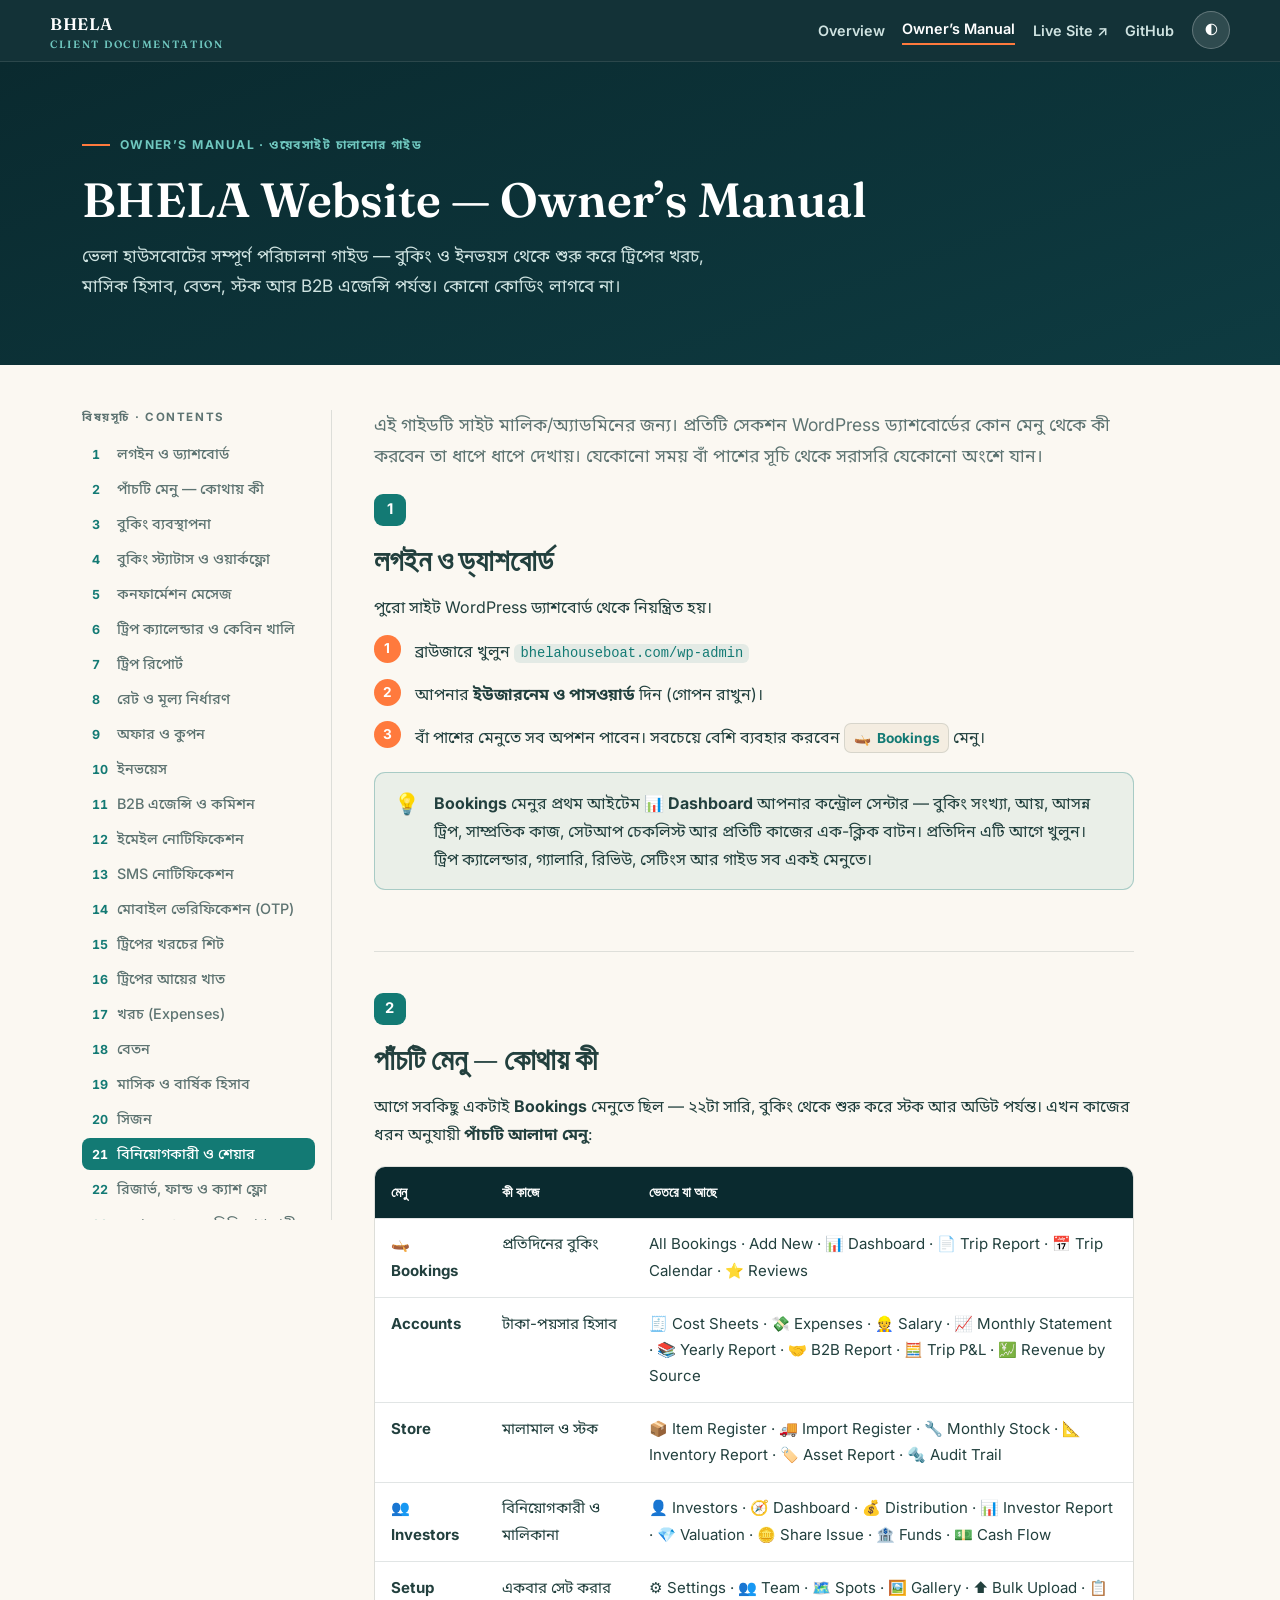
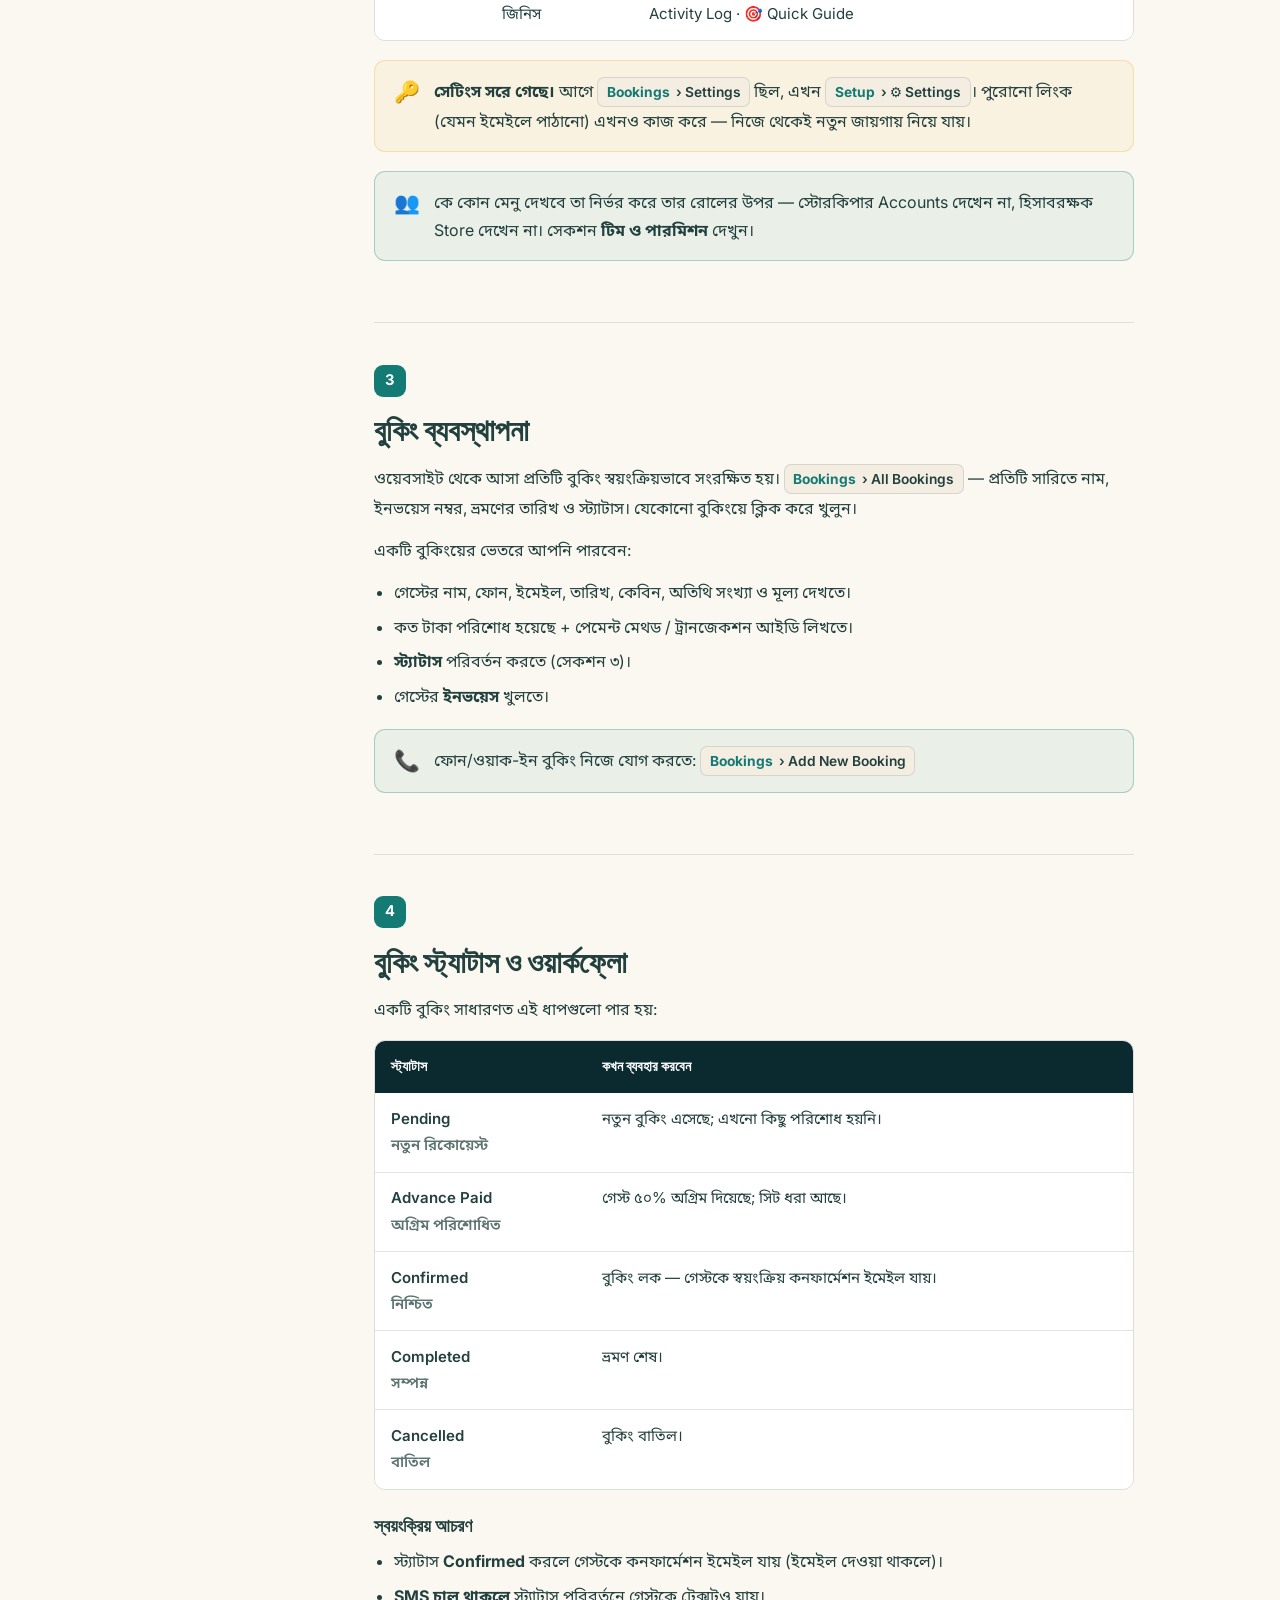
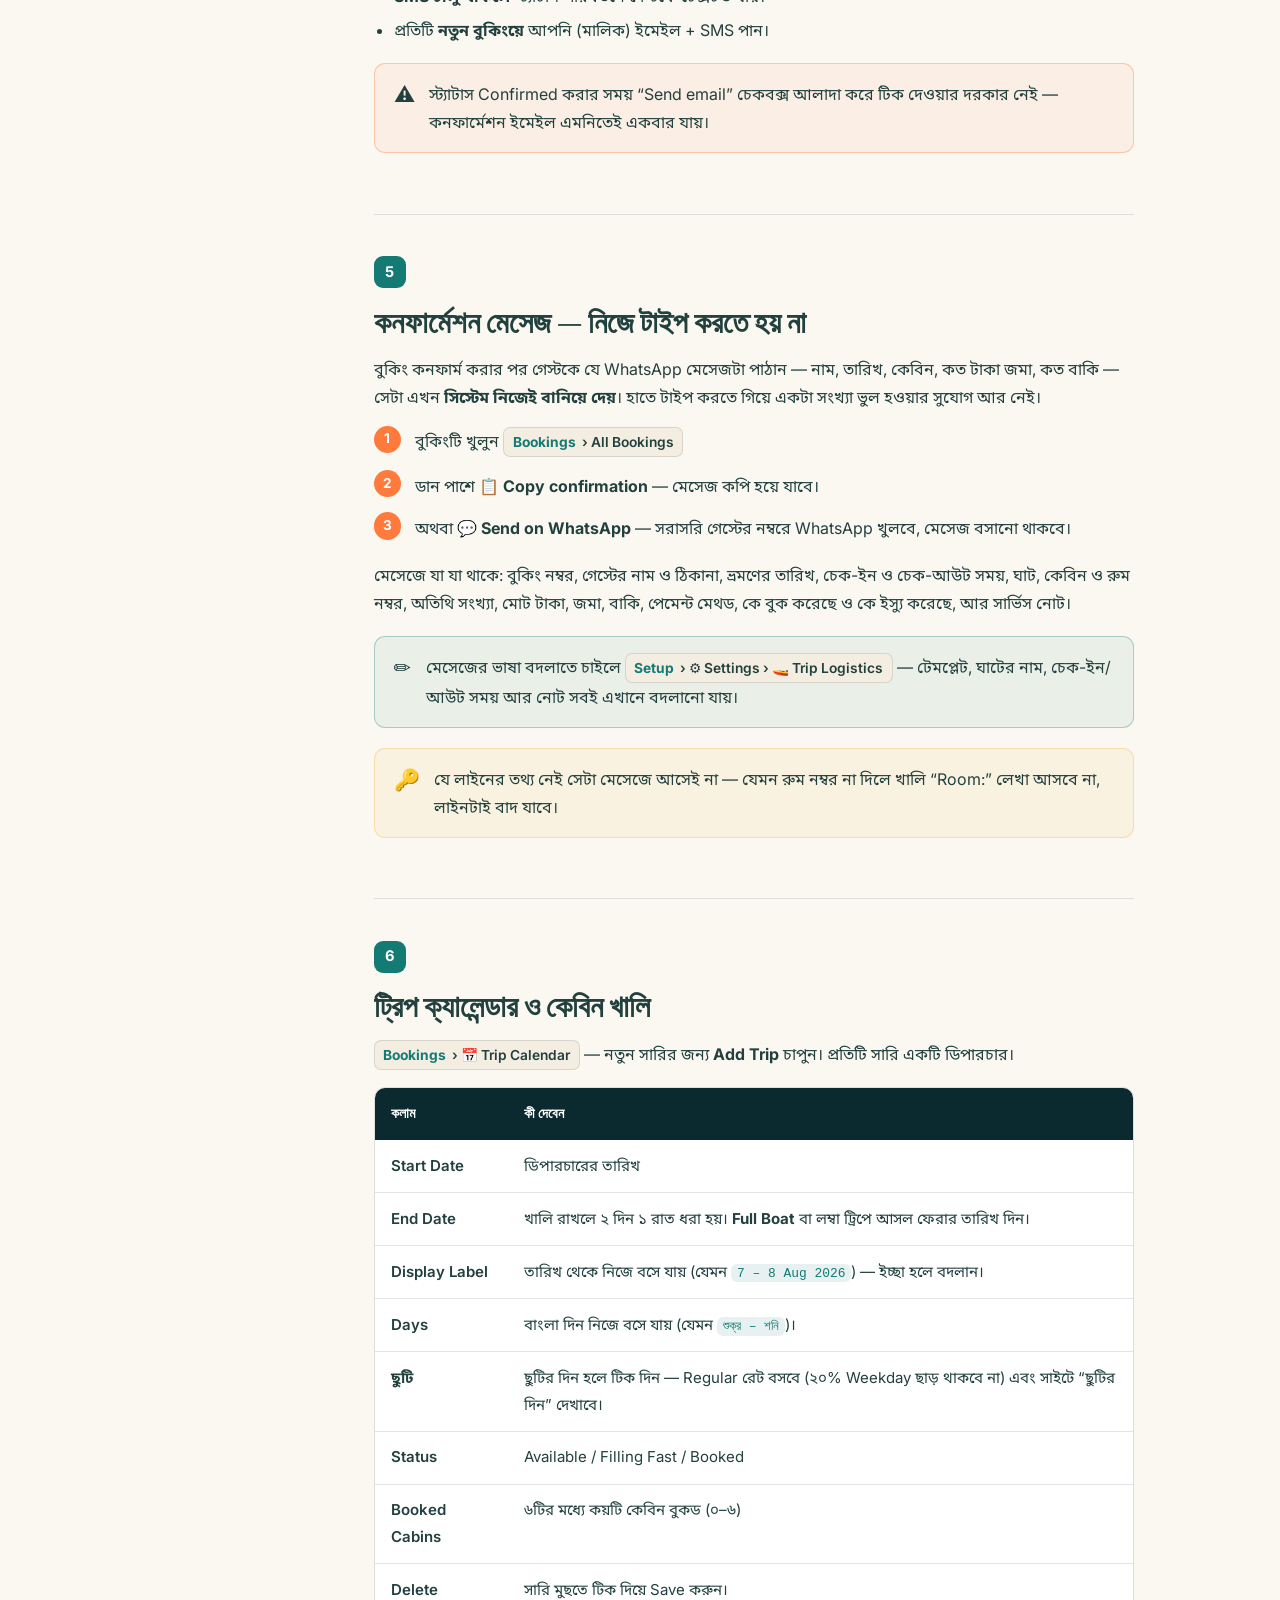
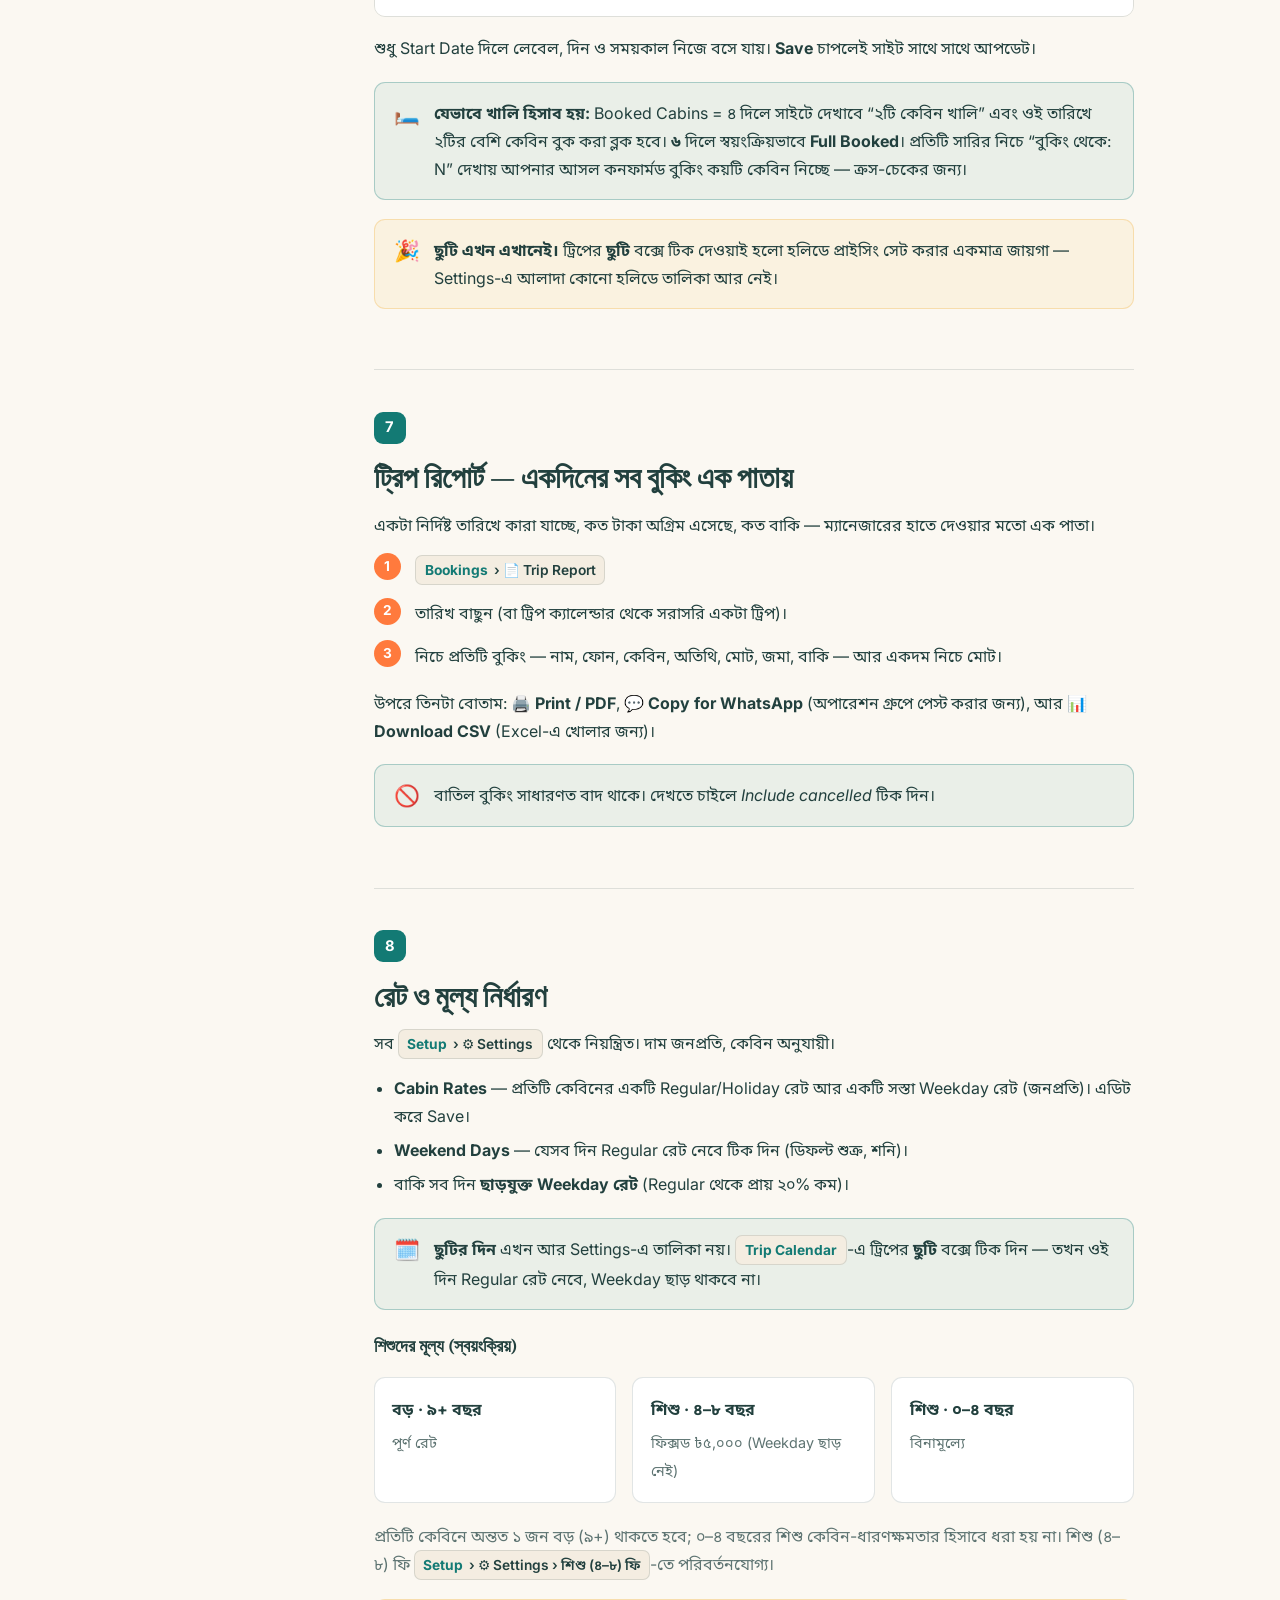
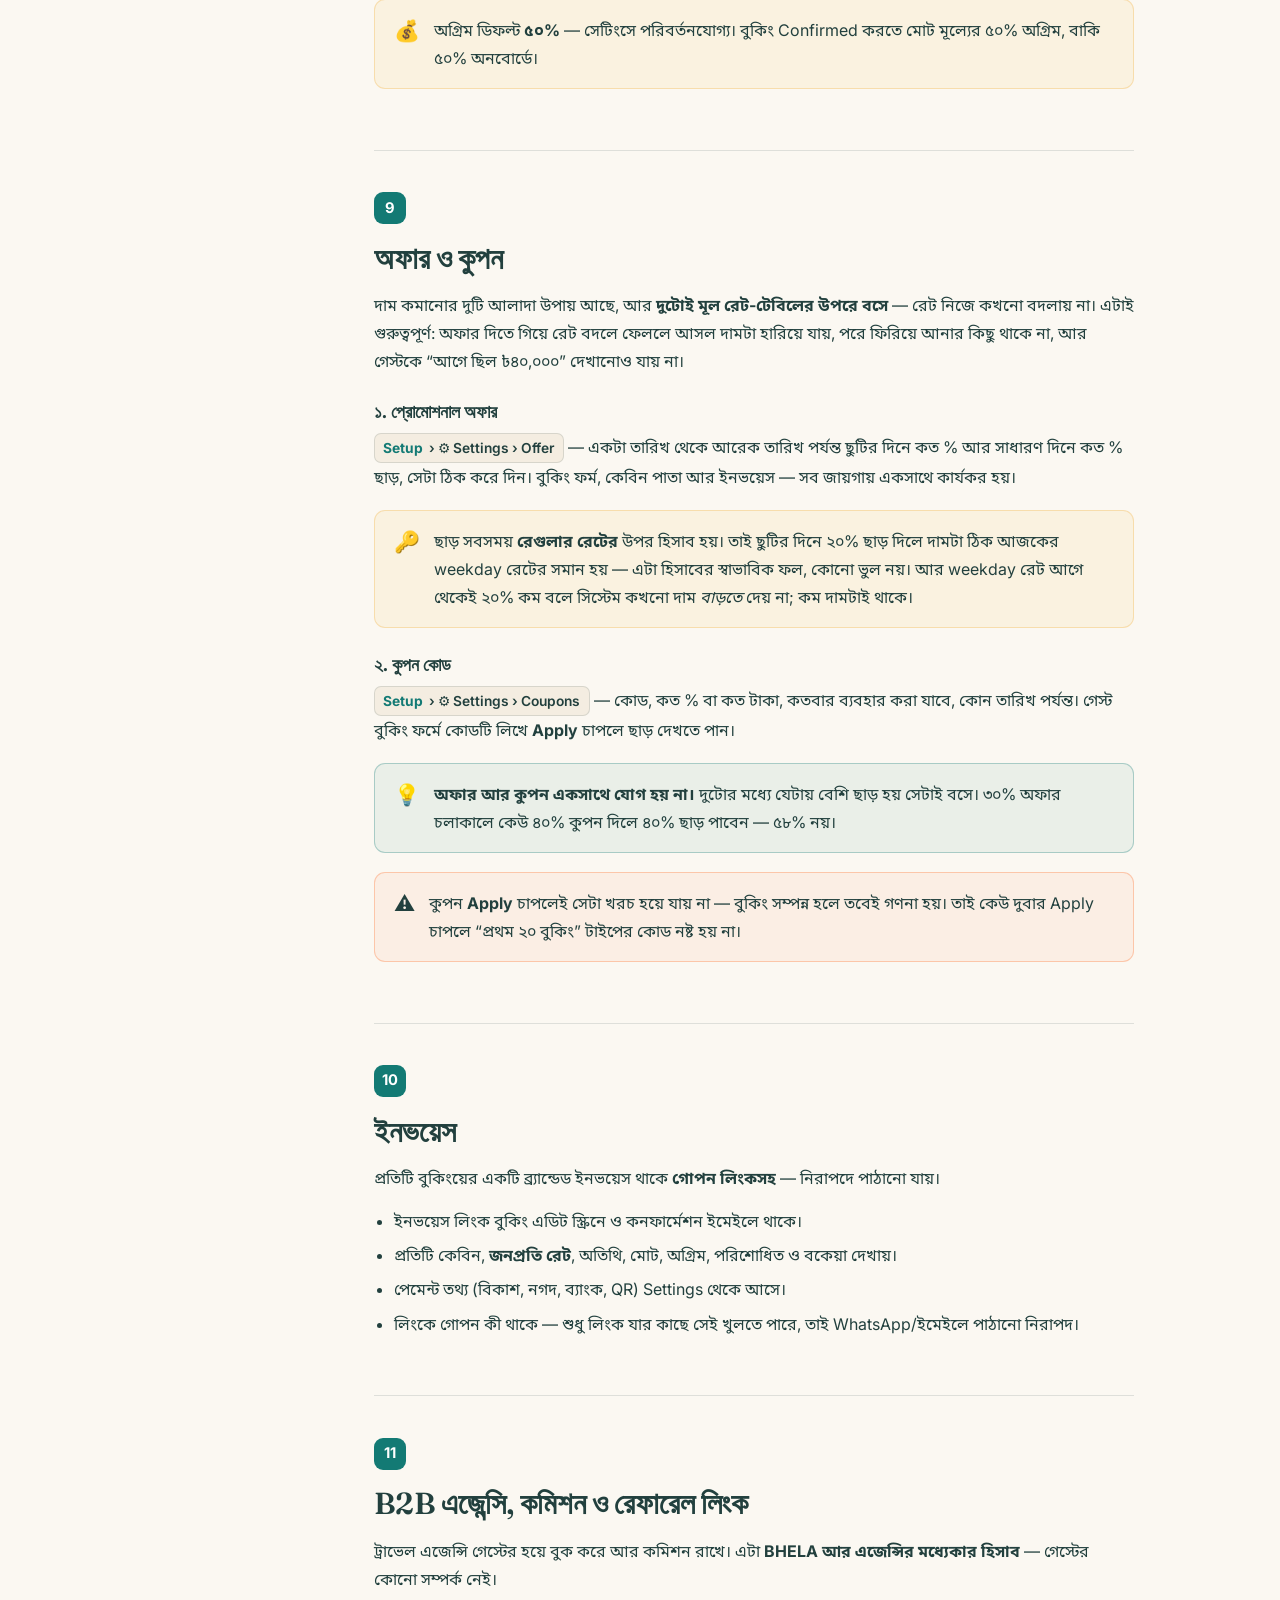
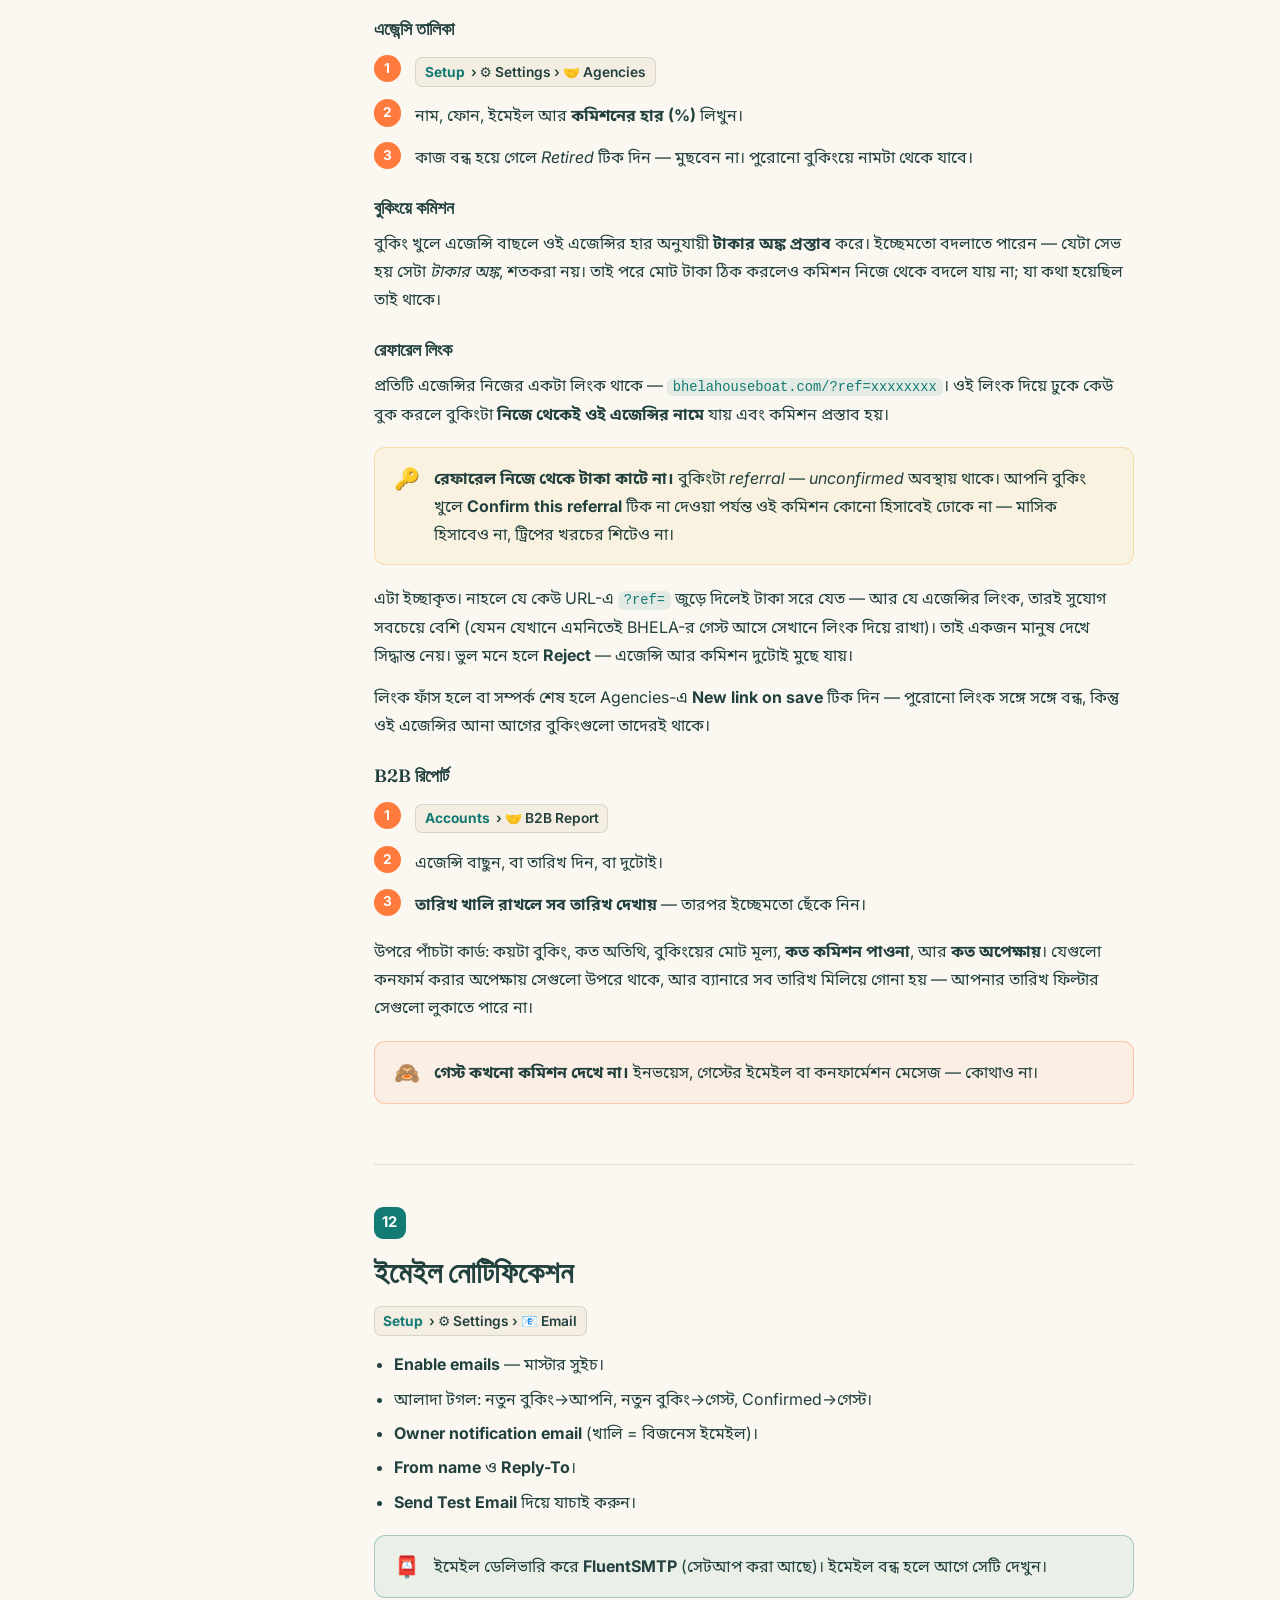
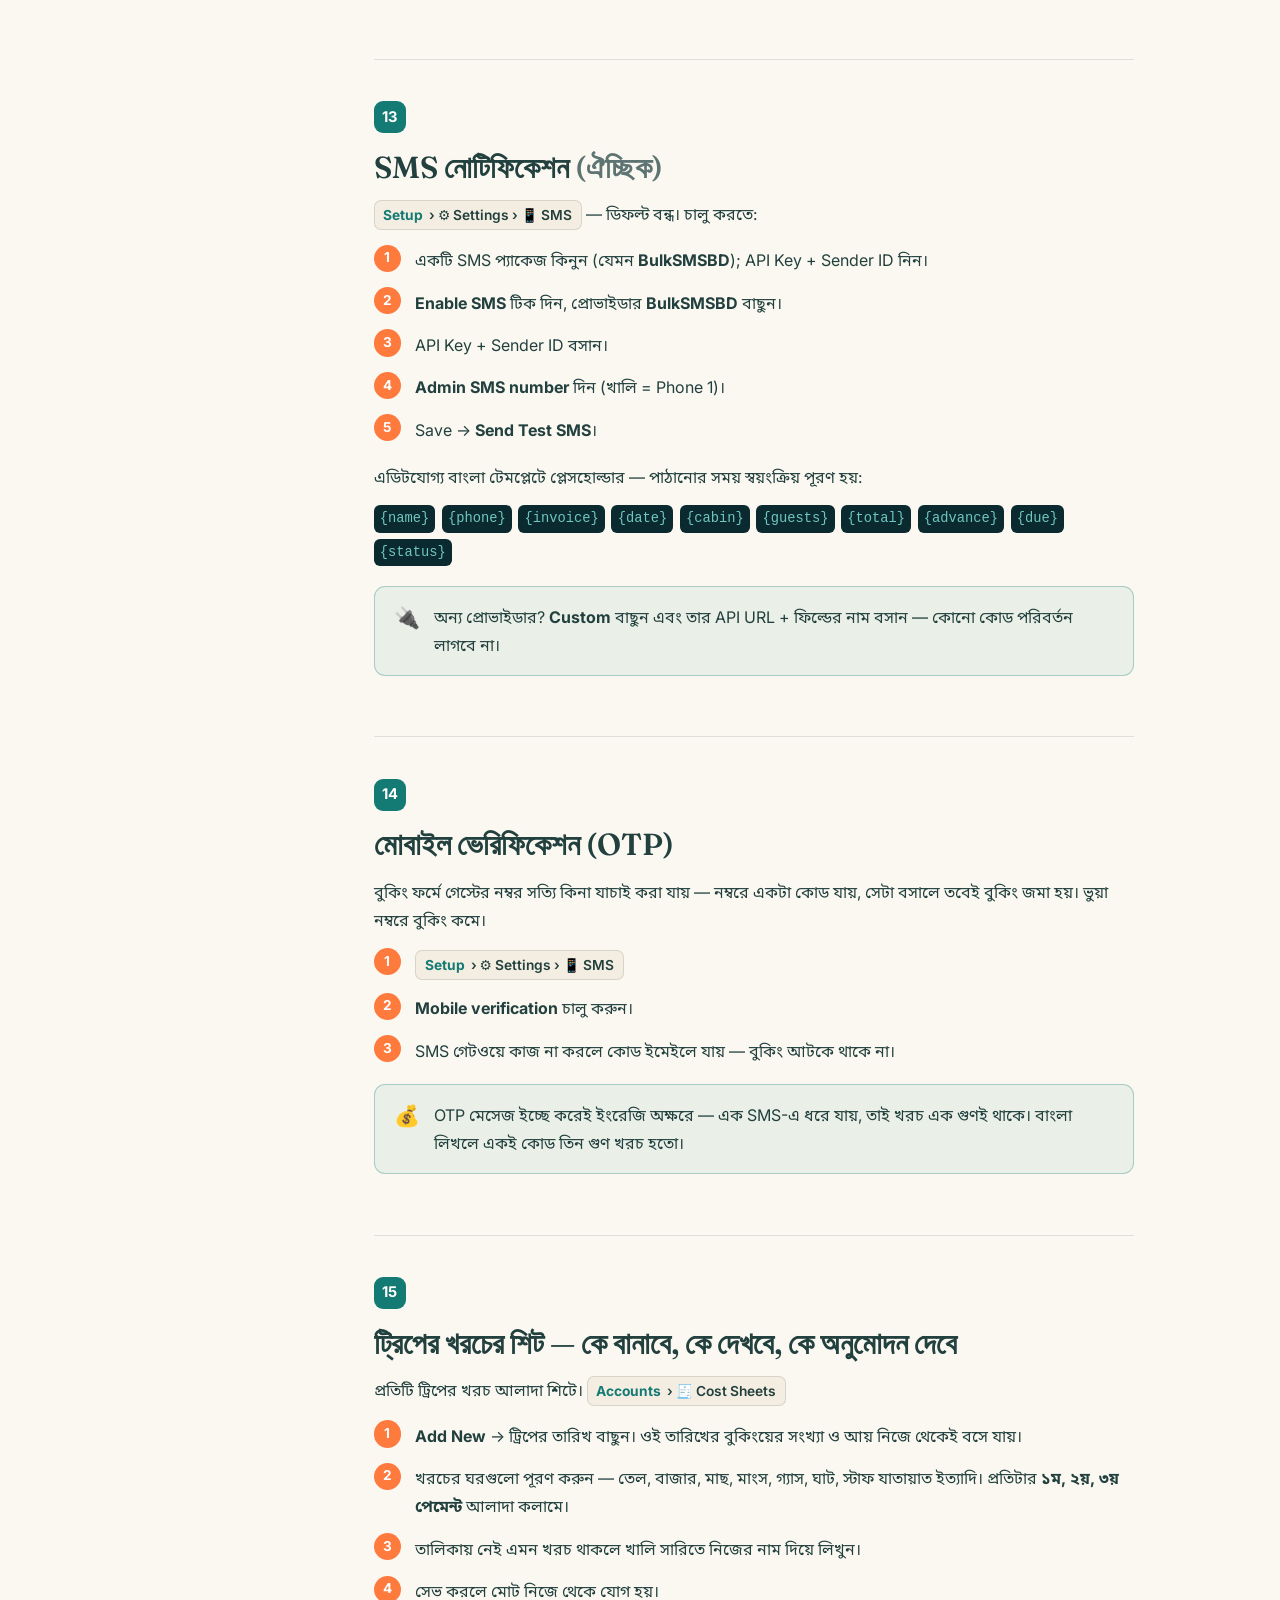
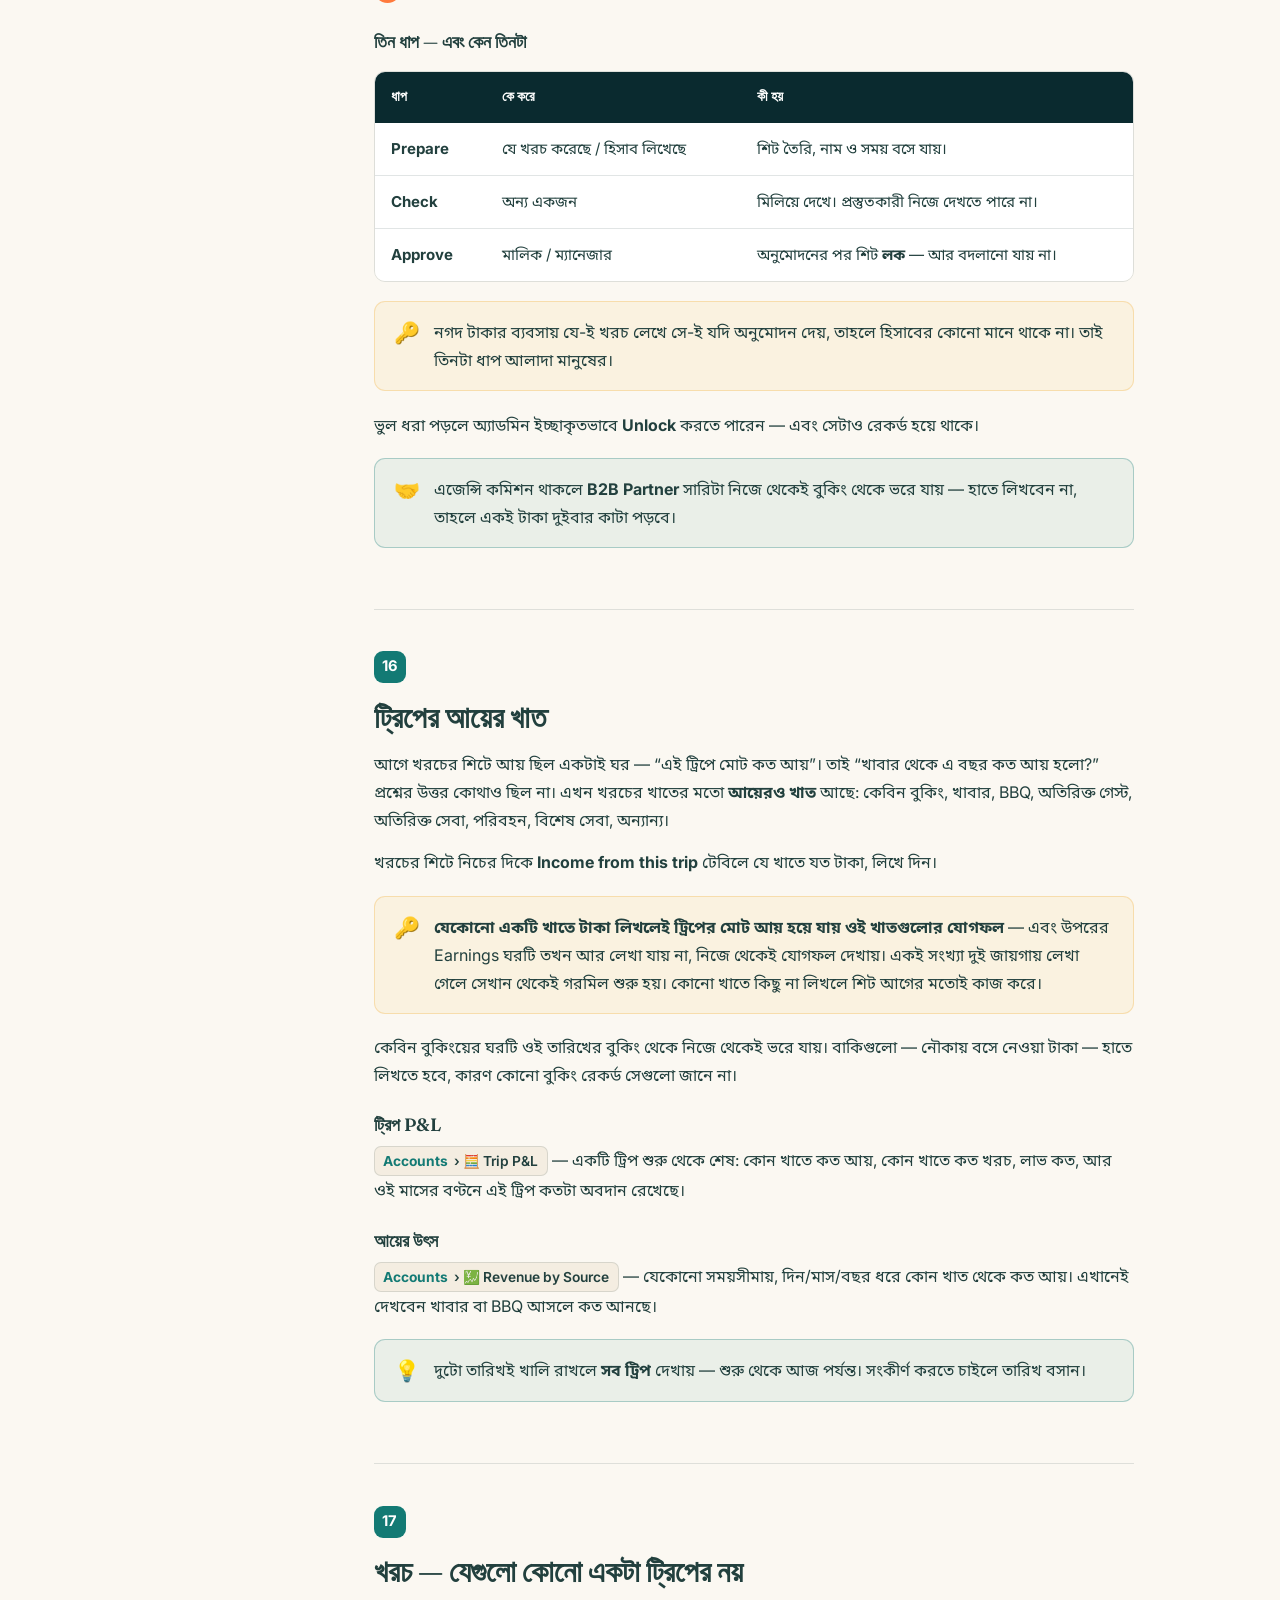
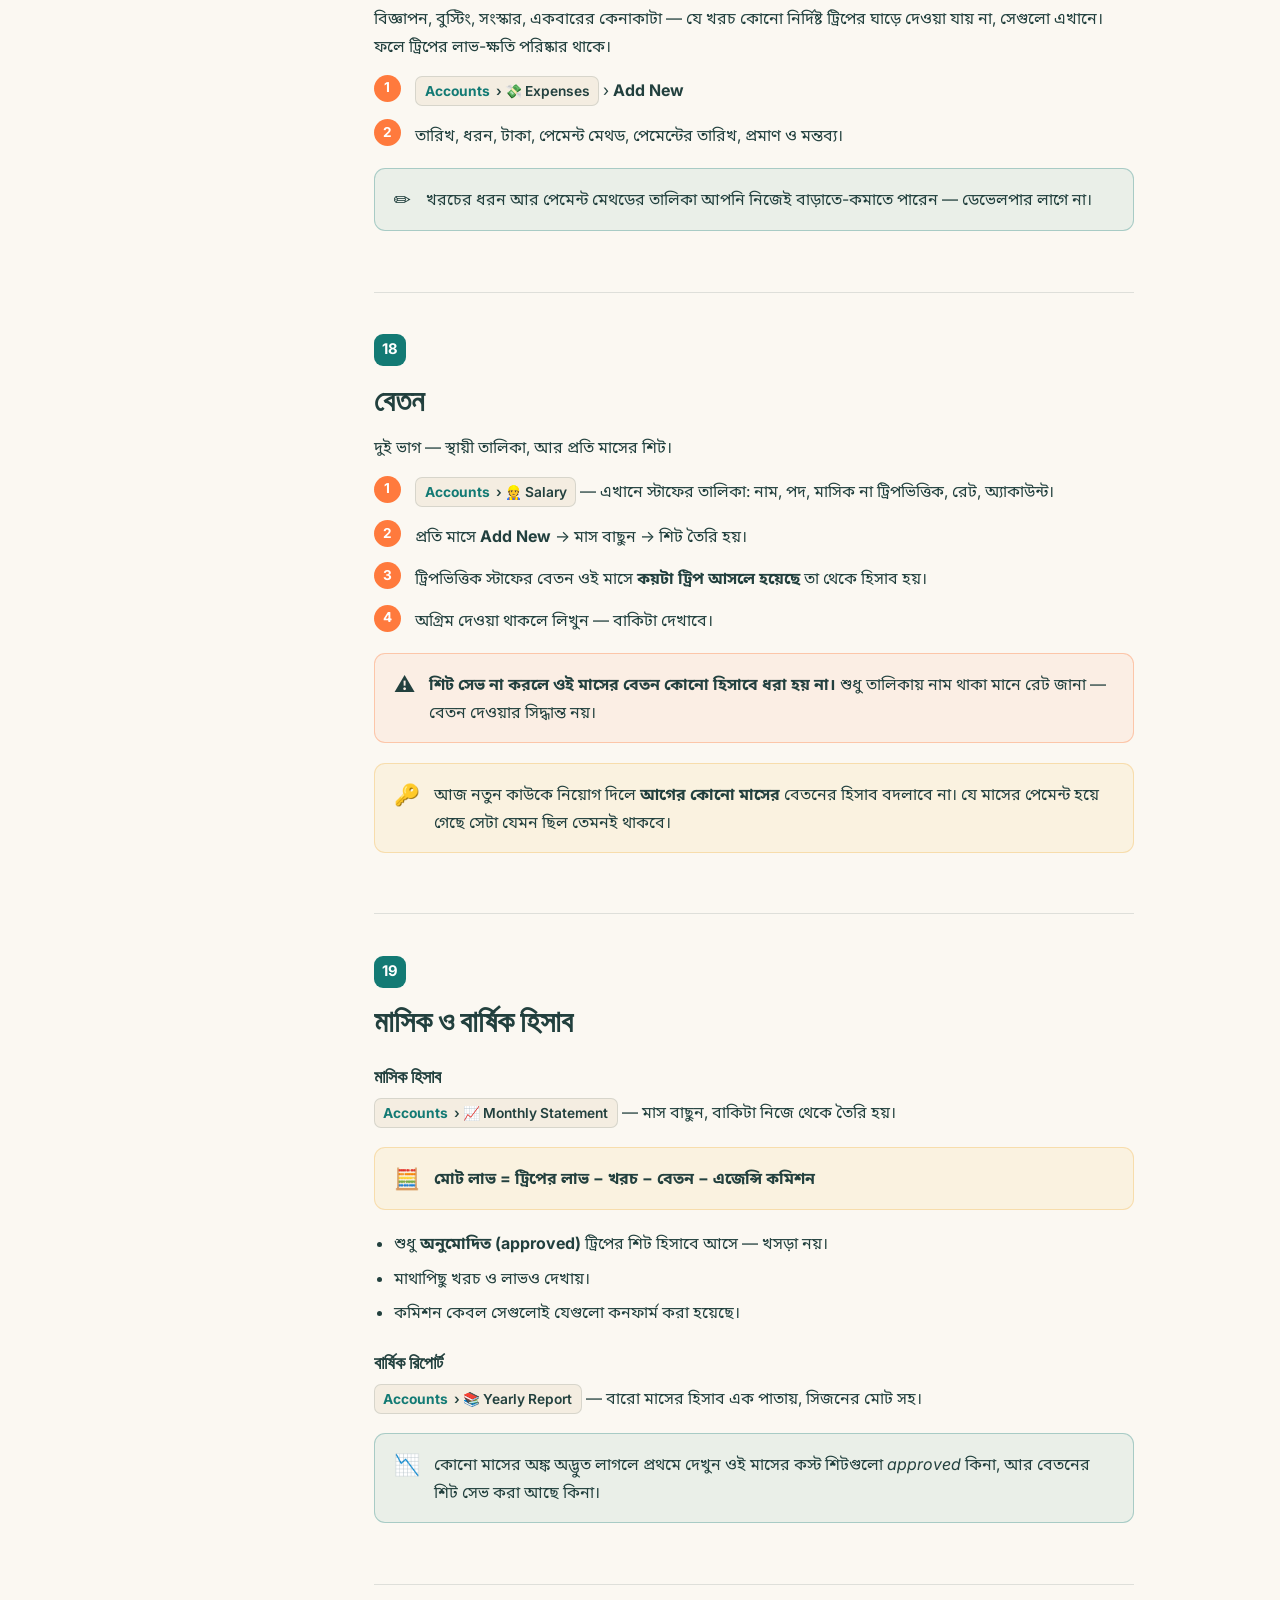
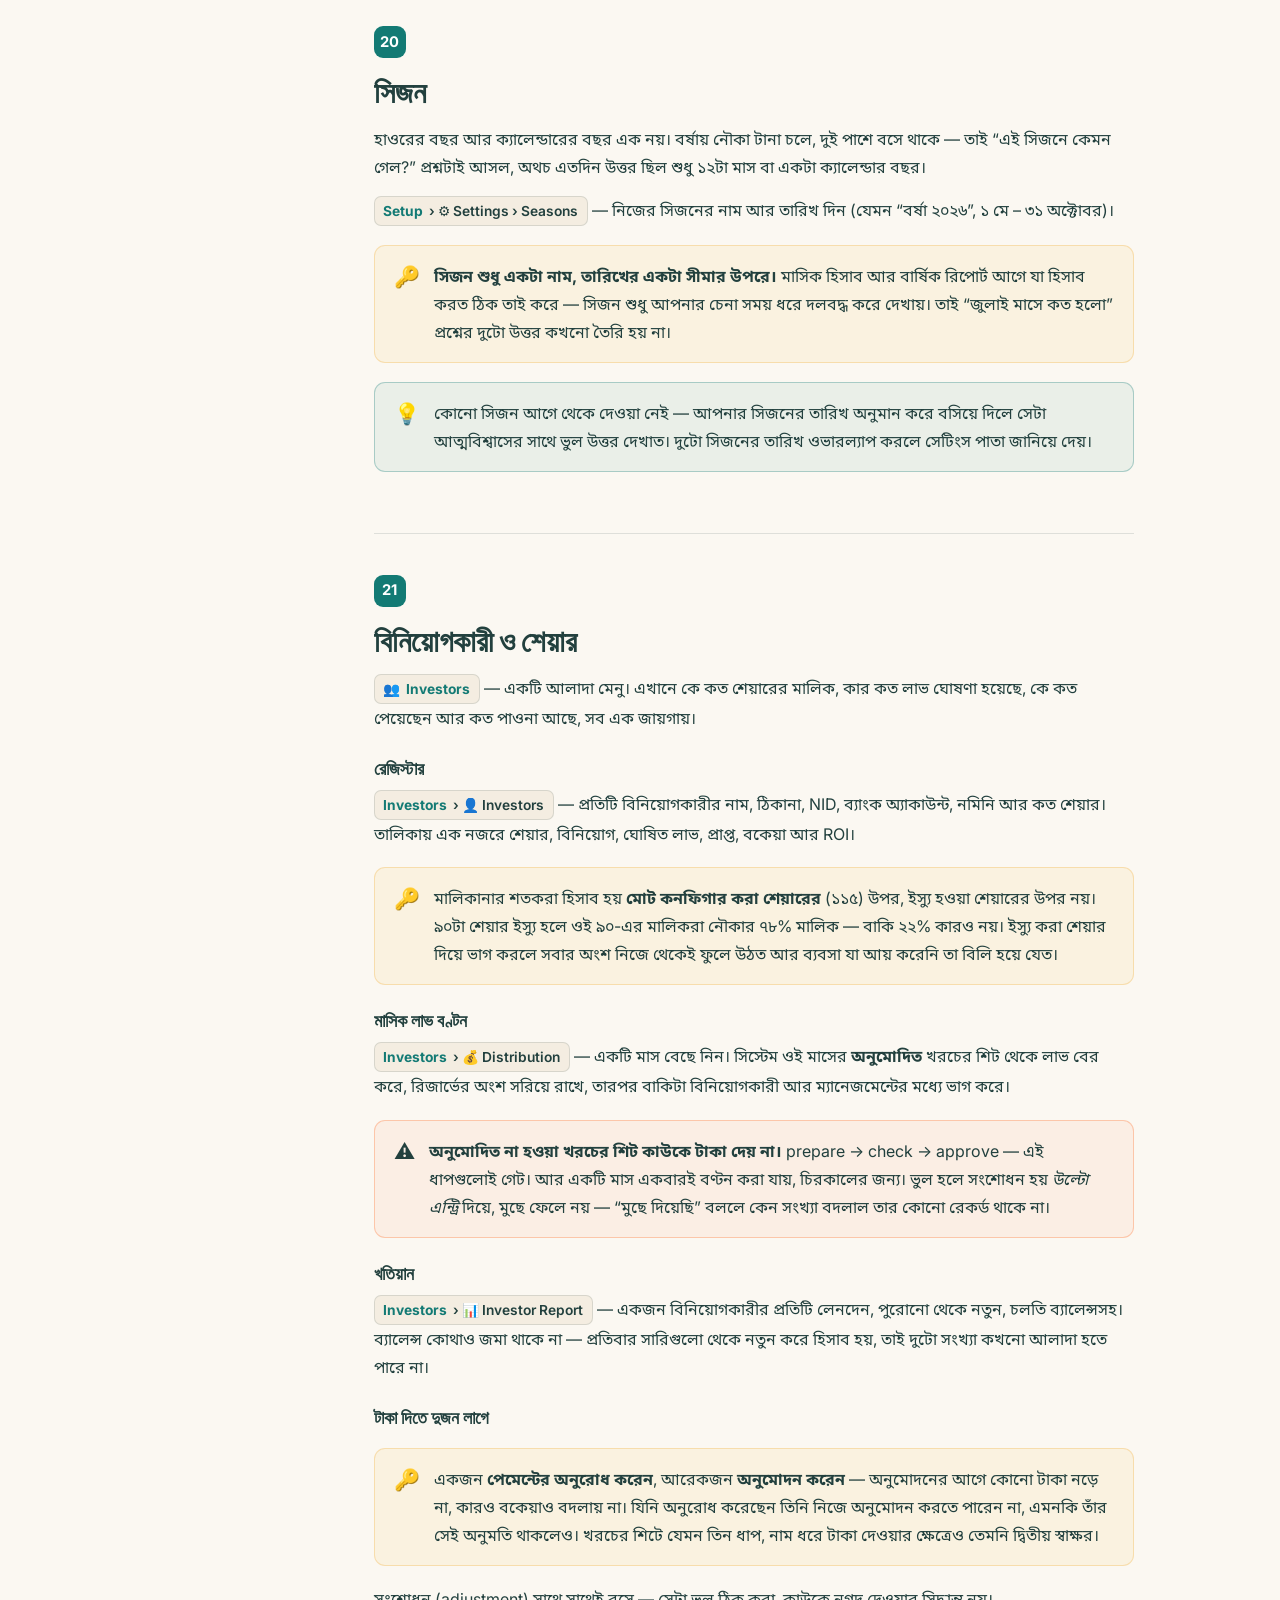
==== commit b13ed868: "docs: the client manual covers the ownership side, and the fifth menu The manual stopped at v2.32.0." ====
--- a/manual.html
+++ b/manual.html
@@ -4,7 +4,7 @@
 <meta charset="utf-8">
 <meta name="viewport" content="width=device-width, initial-scale=1">
 <title>Owner’s Manual — BHELA – The Haor Exclusive</title>
-<meta name="description" content="Complete owner's manual for the BHELA houseboat website — bookings, invoices, rates, availability, trip costing, monthly accounts, payroll, stock, B2B partners, email/SMS and settings. Plain-language, Bangla-friendly.">
+<meta name="description" content="Complete owner's manual for the BHELA houseboat website — bookings, invoices, rates, offers and coupons, availability, trip costing and income heads, monthly accounts, seasons, payroll, stock, B2B partners, investors, profit distribution, business valuation and share issues, email/SMS and settings. Plain-language, Bangla-friendly.">
 <link rel="preconnect" href="https://fonts.googleapis.com">
 <link rel="preconnect" href="https://fonts.gstatic.com" crossorigin>
 <link href="https://fonts.googleapis.com/css2?family=Fraunces:opsz,wght@9..144,500;9..144,600;9..144,700&family=Inter:wght@400;500;600;700&family=Noto+Sans+Bengali:wght@400;500;600;700&display=swap" rel="stylesheet">
@@ -201,22 +201,29 @@
     <ol>
       
       <li><a href="#login">লগইন ও ড্যাশবোর্ড</a></li>
-      <li><a href="#menus">চারটি মেনু — কোথায় কী</a></li>
+      <li><a href="#menus">পাঁচটি মেনু — কোথায় কী</a></li>
       <li><a href="#bookings">বুকিং ব্যবস্থাপনা</a></li>
       <li><a href="#status">বুকিং স্ট্যাটাস ও ওয়ার্কফ্লো</a></li>
       <li><a href="#confirm">কনফার্মেশন মেসেজ</a></li>
       <li><a href="#calendar">ট্রিপ ক্যালেন্ডার ও কেবিন খালি</a></li>
       <li><a href="#tripreport">ট্রিপ রিপোর্ট</a></li>
       <li><a href="#pricing">রেট ও মূল্য নির্ধারণ</a></li>
+      <li><a href="#discounts">অফার ও কুপন</a></li>
       <li><a href="#invoice">ইনভয়েস</a></li>
       <li><a href="#b2b">B2B এজেন্সি ও কমিশন</a></li>
       <li><a href="#email">ইমেইল নোটিফিকেশন</a></li>
       <li><a href="#sms">SMS নোটিফিকেশন</a></li>
       <li><a href="#otp">মোবাইল ভেরিফিকেশন (OTP)</a></li>
       <li><a href="#costs">ট্রিপের খরচের শিট</a></li>
+      <li><a href="#income">ট্রিপের আয়ের খাত</a></li>
       <li><a href="#expenses">খরচ (Expenses)</a></li>
       <li><a href="#salary">বেতন</a></li>
       <li><a href="#statement">মাসিক ও বার্ষিক হিসাব</a></li>
+      <li><a href="#seasons">সিজন</a></li>
+      <li><a href="#investors">বিনিয়োগকারী ও শেয়ার</a></li>
+      <li><a href="#funds">রিজার্ভ, ফান্ড ও ক্যাশ ফ্লো</a></li>
+      <li><a href="#valuation">মূল্যায়ন ও নতুন বিনিয়োগকারী</a></li>
+      <li><a href="#portal">বিনিয়োগকারীর পোর্টাল</a></li>
       <li><a href="#store">স্টোর — মালামাল ও স্টক</a></li>
       <li><a href="#team">টিম ও পারমিশন</a></li>
       <li><a href="#reviews">গেস্ট রিভিউ</a></li>
@@ -249,8 +256,8 @@
     </section>
     <section class="sec" id="menus">
       <span class="sec__num">2</span>
-      <h2>চারটি মেনু — কোথায় কী</h2>
-      <p>আগে সবকিছু একটাই <b>Bookings</b> মেনুতে ছিল — ২২টা সারি, বুকিং থেকে শুরু করে স্টক আর অডিট পর্যন্ত। এখন কাজের ধরন অনুযায়ী <strong>চারটি আলাদা মেনু</strong>:</p>
+      <h2>পাঁচটি মেনু — কোথায় কী</h2>
+      <p>আগে সবকিছু একটাই <b>Bookings</b> মেনুতে ছিল — ২২টা সারি, বুকিং থেকে শুরু করে স্টক আর অডিট পর্যন্ত। এখন কাজের ধরন অনুযায়ী <strong>পাঁচটি আলাদা মেনু</strong>:</p>
       <div class="tbl-scroll"><table>
         <thead><tr><th>মেনু</th><th>কী কাজে</th><th>ভেতরে যা আছে</th></tr></thead>
         <tbody>
@@ -262,12 +269,17 @@
           <tr>
             <td><strong>Accounts</strong></td>
             <td>টাকা-পয়সার হিসাব</td>
-            <td>🧾 Cost Sheets · 💸 Expenses · 👷 Salary · 📈 Monthly Statement · 📚 Yearly Report · 🤝 B2B Report</td>
+            <td>🧾 Cost Sheets · 💸 Expenses · 👷 Salary · 📈 Monthly Statement · 📚 Yearly Report · 🤝 B2B Report · 🧮 Trip P&amp;L · 💹 Revenue by Source</td>
           </tr>
           <tr>
             <td><strong>Store</strong></td>
             <td>মালামাল ও স্টক</td>
             <td>📦 Item Register · 🚚 Import Register · 🔧 Monthly Stock · 📐 Inventory Report · 🏷️ Asset Report · 🔩 Audit Trail</td>
+          </tr>
+          <tr>
+            <td><strong>👥 Investors</strong></td>
+            <td>বিনিয়োগকারী ও মালিকানা</td>
+            <td>👤 Investors · 🧭 Dashboard · 💰 Distribution · 📊 Investor Report · 💎 Valuation · 🪙 Share Issue · 🏦 Funds · 💵 Cash Flow</td>
           </tr>
           <tr>
             <td><strong>Setup</strong></td>
@@ -384,8 +396,23 @@
       <div class="callout callout--key"><span class="ic">💰</span><p>অগ্রিম ডিফল্ট <strong>৫০%</strong> — সেটিংসে পরিবর্তনযোগ্য। বুকিং Confirmed করতে মোট মূল্যের ৫০% অগ্রিম, বাকি ৫০% অনবোর্ডে।</p></div>
     </section>
 
+    <section class="sec" id="discounts">
+      <span class="sec__num">9</span>
+      <h2>অফার ও কুপন</h2>
+      <p>দাম কমানোর দুটি আলাদা উপায় আছে, আর <strong>দুটোই মূল রেট-টেবিলের উপরে বসে</strong> — রেট নিজে কখনো বদলায় না। এটাই গুরুত্বপূর্ণ: অফার দিতে গিয়ে রেট বদলে ফেললে আসল দামটা হারিয়ে যায়, পরে ফিরিয়ে আনার কিছু থাকে না, আর গেস্টকে “আগে ছিল ৳৪০,০০০” দেখানোও যায় না।</p>
+
+      <h3>১. প্রোমোশনাল অফার</h3>
+      <p><span class="path"><b>Setup</b> › ⚙️ Settings › Offer</span> — একটা তারিখ থেকে আরেক তারিখ পর্যন্ত ছুটির দিনে কত % আর সাধারণ দিনে কত % ছাড়, সেটা ঠিক করে দিন। বুকিং ফর্ম, কেবিন পাতা আর ইনভয়েস — সব জায়গায় একসাথে কার্যকর হয়।</p>
+      <div class="callout callout--key"><span class="ic">🔑</span><p>ছাড় সবসময় <strong>রেগুলার রেটের</strong> উপর হিসাব হয়। তাই ছুটির দিনে ২০% ছাড় দিলে দামটা ঠিক আজকের weekday রেটের সমান হয় — এটা হিসাবের স্বাভাবিক ফল, কোনো ভুল নয়। আর weekday রেট আগে থেকেই ২০% কম বলে সিস্টেম কখনো দাম <em>বাড়তে</em> দেয় না; কম দামটাই থাকে।</p></div>
+
+      <h3>২. কুপন কোড</h3>
+      <p><span class="path"><b>Setup</b> › ⚙️ Settings › Coupons</span> — কোড, কত % বা কত টাকা, কতবার ব্যবহার করা যাবে, কোন তারিখ পর্যন্ত। গেস্ট বুকিং ফর্মে কোডটি লিখে <b>Apply</b> চাপলে ছাড় দেখতে পান।</p>
+      <div class="callout callout--tip"><span class="ic">💡</span><p><strong>অফার আর কুপন একসাথে যোগ হয় না।</strong> দুটোর মধ্যে যেটায় বেশি ছাড় হয় সেটাই বসে। ৩০% অফার চলাকালে কেউ ৪০% কুপন দিলে ৪০% ছাড় পাবেন — ৫৮% নয়।</p></div>
+      <div class="callout callout--warn"><span class="ic">⚠️</span><p>কুপন <b>Apply</b> চাপলেই সেটা খরচ হয়ে যায় না — বুকিং সম্পন্ন হলে তবেই গণনা হয়। তাই কেউ দুবার Apply চাপলে “প্রথম ২০ বুকিং” টাইপের কোড নষ্ট হয় না।</p></div>
+    </section>
+
     <section class="sec" id="invoice">
-      <span class="sec__num">9</span>
+      <span class="sec__num">10</span>
       <h2>ইনভয়েস</h2>
       <p>প্রতিটি বুকিংয়ের একটি ব্র্যান্ডেড ইনভয়েস থাকে <strong>গোপন লিংকসহ</strong> — নিরাপদে পাঠানো যায়।</p>
       <ul>
@@ -396,7 +423,7 @@
       </ul>
     </section>
     <section class="sec" id="b2b">
-      <span class="sec__num">10</span>
+      <span class="sec__num">11</span>
       <h2>B2B এজেন্সি, কমিশন ও রেফারেল লিংক</h2>
       <p>ট্রাভেল এজেন্সি গেস্টের হয়ে বুক করে আর কমিশন রাখে। এটা <strong>BHELA আর এজেন্সির মধ্যেকার হিসাব</strong> — গেস্টের কোনো সম্পর্ক নেই।</p>
 
@@ -427,7 +454,7 @@
     </section>
 
     <section class="sec" id="email">
-      <span class="sec__num">11</span>
+      <span class="sec__num">12</span>
       <h2>ইমেইল নোটিফিকেশন</h2>
       <p><span class="path"><b>Setup</b> › ⚙️ Settings › 📧 Email</span></p>
       <ul>
@@ -441,7 +468,7 @@
     </section>
 
     <section class="sec" id="sms">
-      <span class="sec__num">12</span>
+      <span class="sec__num">13</span>
       <h2>SMS নোটিফিকেশন <span class="muted">(ঐচ্ছিক)</span></h2>
       <p><span class="path"><b>Setup</b> › ⚙️ Settings › 📱 SMS</span> — ডিফল্ট বন্ধ। চালু করতে:</p>
       <ol class="steps">
@@ -459,7 +486,7 @@
       <div class="callout callout--tip"><span class="ic">🔌</span><p>অন্য প্রোভাইডার? <strong>Custom</strong> বাছুন এবং তার API URL + ফিল্ডের নাম বসান — কোনো কোড পরিবর্তন লাগবে না।</p></div>
     </section>
     <section class="sec" id="otp">
-      <span class="sec__num">13</span>
+      <span class="sec__num">14</span>
       <h2>মোবাইল ভেরিফিকেশন (OTP)</h2>
       <p>বুকিং ফর্মে গেস্টের নম্বর সত্যি কিনা যাচাই করা যায় — নম্বরে একটা কোড যায়, সেটা বসালে তবেই বুকিং জমা হয়। ভুয়া নম্বরে বুকিং কমে।</p>
       <ol class="steps">
@@ -470,7 +497,7 @@
       <div class="callout callout--tip"><span class="ic">💰</span><p>OTP মেসেজ ইচ্ছে করেই ইংরেজি অক্ষরে — এক SMS-এ ধরে যায়, তাই খরচ এক গুণই থাকে। বাংলা লিখলে একই কোড তিন গুণ খরচ হতো।</p></div>
     </section>
     <section class="sec" id="costs">
-      <span class="sec__num">14</span>
+      <span class="sec__num">15</span>
       <h2>ট্রিপের খরচের শিট — কে বানাবে, কে দেখবে, কে অনুমোদন দেবে</h2>
       <p>প্রতিটি ট্রিপের খরচ আলাদা শিটে। <span class="path"><b>Accounts</b> › 🧾 Cost Sheets</span></p>
       <ol class="steps">
@@ -492,8 +519,24 @@
       <p>ভুল ধরা পড়লে অ্যাডমিন ইচ্ছাকৃতভাবে <strong>Unlock</strong> করতে পারেন — এবং সেটাও রেকর্ড হয়ে থাকে।</p>
       <div class="callout callout--tip"><span class="ic">🤝</span><p>এজেন্সি কমিশন থাকলে <strong>B2B Partner</strong> সারিটা নিজে থেকেই বুকিং থেকে ভরে যায় — হাতে লিখবেন না, তাহলে একই টাকা দুইবার কাটা পড়বে।</p></div>
     </section>
+
+    <section class="sec" id="income">
+      <span class="sec__num">16</span>
+      <h2>ট্রিপের আয়ের খাত</h2>
+      <p>আগে খরচের শিটে আয় ছিল একটাই ঘর — “এই ট্রিপে মোট কত আয়”। তাই “খাবার থেকে এ বছর কত আয় হলো?” প্রশ্নের উত্তর কোথাও ছিল না। এখন খরচের খাতের মতো <strong>আয়েরও খাত</strong> আছে: কেবিন বুকিং, খাবার, BBQ, অতিরিক্ত গেস্ট, অতিরিক্ত সেবা, পরিবহন, বিশেষ সেবা, অন্যান্য।</p>
+      <p>খরচের শিটে নিচের দিকে <strong>Income from this trip</strong> টেবিলে যে খাতে যত টাকা, লিখে দিন।</p>
+      <div class="callout callout--key"><span class="ic">🔑</span><p><strong>যেকোনো একটি খাতে টাকা লিখলেই ট্রিপের মোট আয় হয়ে যায় ওই খাতগুলোর যোগফল</strong> — এবং উপরের Earnings ঘরটি তখন আর লেখা যায় না, নিজে থেকেই যোগফল দেখায়। একই সংখ্যা দুই জায়গায় লেখা গেলে সেখান থেকেই গরমিল শুরু হয়। কোনো খাতে কিছু না লিখলে শিট আগের মতোই কাজ করে।</p></div>
+      <p>কেবিন বুকিংয়ের ঘরটি ওই তারিখের বুকিং থেকে নিজে থেকেই ভরে যায়। বাকিগুলো — নৌকায় বসে নেওয়া টাকা — হাতে লিখতে হবে, কারণ কোনো বুকিং রেকর্ড সেগুলো জানে না।</p>
+
+      <h3>ট্রিপ P&amp;L</h3>
+      <p><span class="path"><b>Accounts</b> › 🧮 Trip P&amp;L</span> — একটি ট্রিপ শুরু থেকে শেষ: কোন খাতে কত আয়, কোন খাতে কত খরচ, লাভ কত, আর ওই মাসের বণ্টনে এই ট্রিপ কতটা অবদান রেখেছে।</p>
+
+      <h3>আয়ের উৎস</h3>
+      <p><span class="path"><b>Accounts</b> › 💹 Revenue by Source</span> — যেকোনো সময়সীমায়, দিন/মাস/বছর ধরে কোন খাত থেকে কত আয়। এখানেই দেখবেন খাবার বা BBQ আসলে কত আনছে।</p>
+      <div class="callout callout--tip"><span class="ic">💡</span><p>দুটো তারিখই খালি রাখলে <strong>সব ট্রিপ</strong> দেখায় — শুরু থেকে আজ পর্যন্ত। সংকীর্ণ করতে চাইলে তারিখ বসান।</p></div>
+    </section>
     <section class="sec" id="expenses">
-      <span class="sec__num">15</span>
+      <span class="sec__num">17</span>
       <h2>খরচ — যেগুলো কোনো একটা ট্রিপের নয়</h2>
       <p>বিজ্ঞাপন, বুস্টিং, সংস্কার, একবারের কেনাকাটা — যে খরচ কোনো নির্দিষ্ট ট্রিপের ঘাড়ে দেওয়া যায় না, সেগুলো এখানে। ফলে ট্রিপের লাভ-ক্ষতি পরিষ্কার থাকে।</p>
       <ol class="steps">
@@ -503,7 +546,7 @@
       <div class="callout callout--tip"><span class="ic">✏️</span><p>খরচের ধরন আর পেমেন্ট মেথডের তালিকা আপনি নিজেই বাড়াতে-কমাতে পারেন — ডেভেলপার লাগে না।</p></div>
     </section>
     <section class="sec" id="salary">
-      <span class="sec__num">16</span>
+      <span class="sec__num">18</span>
       <h2>বেতন</h2>
       <p>দুই ভাগ — স্থায়ী তালিকা, আর প্রতি মাসের শিট।</p>
       <ol class="steps">
@@ -516,7 +559,7 @@
       <div class="callout callout--key"><span class="ic">🔑</span><p>আজ নতুন কাউকে নিয়োগ দিলে <strong>আগের কোনো মাসের</strong> বেতনের হিসাব বদলাবে না। যে মাসের পেমেন্ট হয়ে গেছে সেটা যেমন ছিল তেমনই থাকবে।</p></div>
     </section>
     <section class="sec" id="statement">
-      <span class="sec__num">17</span>
+      <span class="sec__num">19</span>
       <h2>মাসিক ও বার্ষিক হিসাব</h2>
       <h3>মাসিক হিসাব</h3>
       <p><span class="path"><b>Accounts</b> › 📈 Monthly Statement</span> — মাস বাছুন, বাকিটা নিজে থেকে তৈরি হয়।</p>
@@ -530,8 +573,101 @@
       <p><span class="path"><b>Accounts</b> › 📚 Yearly Report</span> — বারো মাসের হিসাব এক পাতায়, সিজনের মোট সহ।</p>
       <div class="callout callout--tip"><span class="ic">📉</span><p>কোনো মাসের অঙ্ক অদ্ভুত লাগলে প্রথমে দেখুন ওই মাসের কস্ট শিটগুলো <em>approved</em> কিনা, আর বেতনের শিট সেভ করা আছে কিনা।</p></div>
     </section>
+
+    <section class="sec" id="seasons">
+      <span class="sec__num">20</span>
+      <h2>সিজন</h2>
+      <p>হাওরের বছর আর ক্যালেন্ডারের বছর এক নয়। বর্ষায় নৌকা টানা চলে, দুই পাশে বসে থাকে — তাই “এই সিজনে কেমন গেল?” প্রশ্নটাই আসল, অথচ এতদিন উত্তর ছিল শুধু ১২টা মাস বা একটা ক্যালেন্ডার বছর।</p>
+      <p><span class="path"><b>Setup</b> › ⚙️ Settings › Seasons</span> — নিজের সিজনের নাম আর তারিখ দিন (যেমন “বর্ষা ২০২৬”, ১ মে – ৩১ অক্টোবর)।</p>
+      <div class="callout callout--key"><span class="ic">🔑</span><p><strong>সিজন শুধু একটা নাম, তারিখের একটা সীমার উপরে।</strong> মাসিক হিসাব আর বার্ষিক রিপোর্ট আগে যা হিসাব করত ঠিক তাই করে — সিজন শুধু আপনার চেনা সময় ধরে দলবদ্ধ করে দেখায়। তাই “জুলাই মাসে কত হলো” প্রশ্নের দুটো উত্তর কখনো তৈরি হয় না।</p></div>
+      <div class="callout callout--tip"><span class="ic">💡</span><p>কোনো সিজন আগে থেকে দেওয়া নেই — আপনার সিজনের তারিখ অনুমান করে বসিয়ে দিলে সেটা আত্মবিশ্বাসের সাথে ভুল উত্তর দেখাত। দুটো সিজনের তারিখ ওভারল্যাপ করলে সেটিংস পাতা জানিয়ে দেয়।</p></div>
+    </section>
+
+    <section class="sec" id="investors">
+      <span class="sec__num">21</span>
+      <h2>বিনিয়োগকারী ও শেয়ার</h2>
+      <p><span class="path">👥 <b>Investors</b></span> — একটি আলাদা মেনু। এখানে কে কত শেয়ারের মালিক, কার কত লাভ ঘোষণা হয়েছে, কে কত পেয়েছেন আর কত পাওনা আছে, সব এক জায়গায়।</p>
+
+      <h3>রেজিস্টার</h3>
+      <p><span class="path"><b>Investors</b> › 👤 Investors</span> — প্রতিটি বিনিয়োগকারীর নাম, ঠিকানা, NID, ব্যাংক অ্যাকাউন্ট, নমিনি আর কত শেয়ার। তালিকায় এক নজরে শেয়ার, বিনিয়োগ, ঘোষিত লাভ, প্রাপ্ত, বকেয়া আর ROI।</p>
+      <div class="callout callout--key"><span class="ic">🔑</span><p>মালিকানার শতকরা হিসাব হয় <strong>মোট কনফিগার করা শেয়ারের</strong> (১১৫) উপর, ইস্যু হওয়া শেয়ারের উপর নয়। ৯০টা শেয়ার ইস্যু হলে ওই ৯০-এর মালিকরা নৌকার ৭৮% মালিক — বাকি ২২% কারও নয়। ইস্যু করা শেয়ার দিয়ে ভাগ করলে সবার অংশ নিজে থেকেই ফুলে উঠত আর ব্যবসা যা আয় করেনি তা বিলি হয়ে যেত।</p></div>
+
+      <h3>মাসিক লাভ বণ্টন</h3>
+      <p><span class="path"><b>Investors</b> › 💰 Distribution</span> — একটি মাস বেছে নিন। সিস্টেম ওই মাসের <strong>অনুমোদিত</strong> খরচের শিট থেকে লাভ বের করে, রিজার্ভের অংশ সরিয়ে রাখে, তারপর বাকিটা বিনিয়োগকারী আর ম্যানেজমেন্টের মধ্যে ভাগ করে।</p>
+      <div class="callout callout--warn"><span class="ic">⚠️</span><p><strong>অনুমোদিত না হওয়া খরচের শিট কাউকে টাকা দেয় না।</strong> prepare → check → approve — এই ধাপগুলোই গেট। আর একটি মাস একবারই বণ্টন করা যায়, চিরকালের জন্য। ভুল হলে সংশোধন হয় <em>উল্টো এন্ট্রি</em> দিয়ে, মুছে ফেলে নয় — “মুছে দিয়েছি” বললে কেন সংখ্যা বদলাল তার কোনো রেকর্ড থাকে না।</p></div>
+
+      <h3>খতিয়ান</h3>
+      <p><span class="path"><b>Investors</b> › 📊 Investor Report</span> — একজন বিনিয়োগকারীর প্রতিটি লেনদেন, পুরোনো থেকে নতুন, চলতি ব্যালেন্সসহ। ব্যালেন্স কোথাও জমা থাকে না — প্রতিবার সারিগুলো থেকে নতুন করে হিসাব হয়, তাই দুটো সংখ্যা কখনো আলাদা হতে পারে না।</p>
+
+      <h3>টাকা দিতে দুজন লাগে</h3>
+      <div class="callout callout--key"><span class="ic">🔑</span><p>একজন <strong>পেমেন্টের অনুরোধ করেন</strong>, আরেকজন <strong>অনুমোদন করেন</strong> — অনুমোদনের আগে কোনো টাকা নড়ে না, কারও বকেয়াও বদলায় না। যিনি অনুরোধ করেছেন তিনি নিজে অনুমোদন করতে পারেন না, এমনকি তাঁর সেই অনুমতি থাকলেও। খরচের শিটে যেমন তিন ধাপ, নাম ধরে টাকা দেওয়ার ক্ষেত্রেও তেমনি দ্বিতীয় স্বাক্ষর।</p></div>
+      <p>সংশোধন (adjustment) সাথে সাথেই বসে — সেটা ভুল ঠিক করা, কাউকে নগদ দেওয়ার সিদ্ধান্ত নয়।</p>
+    </section>
+
+    <section class="sec" id="funds">
+      <span class="sec__num">22</span>
+      <h2>রিজার্ভ, ম্যানেজমেন্ট ফান্ড ও ক্যাশ ফ্লো</h2>
+      <p><span class="path"><b>Investors</b> › 🏦 Funds</span> — প্রতি মাসের বণ্টনে যে অংশ রিজার্ভে আর ম্যানেজমেন্টে যায়, তা এখানে জমা হয়। অফ-সিজন, মেরামত, রক্ষণাবেক্ষণ — খরচ করলে এখান থেকে লিখুন।</p>
+      <div class="callout callout--key"><span class="ic">🔑</span><p><strong>ফান্ডে টাকা আসে শুধু বণ্টন থেকে</strong>, হাতে লিখে নয় — রিজার্ভ আছে <em>কারণ</em> একটা মাসের লাভ থেকে শতকরা অংশ সরানো হয়েছে। খরচ করাটা মানুষের সিদ্ধান্ত, তাই সেটা হাতে লেখা যায় এবং ভুল হলে উল্টো এন্ট্রি দিয়ে ঠিক করা যায়। কিন্তু <strong>বরাদ্দ বাতিল করা যায় না</strong> — সেটা একটা সম্পন্ন মাসের হিসাব; বাতিল করতে হলে ওই বণ্টনটাই উল্টাতে হবে।</p></div>
+      <p><span class="path"><b>Investors</b> › 💵 Cash Flow</span> — টাকা আসলে কখন ঢুকল আর কখন বেরোল।</p>
+      <div class="callout callout--tip"><span class="ic">💡</span><p>এটা মাসিক হিসাবের আরেক রূপ নয়। মাসিক হিসাব বলে “লাভ হলো কি না” — সরবরাহকারীর বিল পরিশোধ হোক বা না হোক অনুমোদিত শিট সেখানে গোনা হয়। ক্যাশ ফ্লো বলে “টাকা নড়ল কি না”। একটা ব্যবসা লাভজনক হয়েও হাতে টাকা না থাকতে পারে।</p></div>
+    </section>
+
+    <section class="sec" id="valuation">
+      <span class="sec__num">23</span>
+      <h2>মূল্যায়ন, শেয়ারের দাম ও নতুন বিনিয়োগকারী</h2>
+      <p>এতদিন সিস্টেম জানত কে কত শেয়ারের মালিক আর কত লাভ পেয়েছেন — কিন্তু <strong>BHELA-র দাম কত</strong> তা জানত না। ফলে বিনিয়োগকারীর লাভের অর্ধেকটাই দেখা যেত না: পাওয়া লাভ দেখা যেত, কিন্তু তাঁর মালিকানার দাম কত বাড়ল তা কোথাও ছিল না।</p>
+
+      <div class="callout callout--key"><span class="ic">🔑</span><p><strong>ব্যবসা বড় হলে শেয়ারের সংখ্যা বাড়ে না — মূল্যায়ন বাড়ে, আর তাতে প্রতি শেয়ারের দাম বাড়ে।</strong> ১১৫টা শেয়ার ১১৫-ই থাকে।</p></div>
+
+      <div class="tbl-scroll"><table>
+        <tbody>
+          <tr><td><strong>বর্তমান শেয়ার মূল্য</strong></td><td>= অনুমোদিত মূল্যায়ন ÷ মোট শেয়ার</td></tr>
+          <tr><td><strong>হোল্ডিং মূল্য</strong></td><td>= তাঁর শেয়ার × বর্তমান শেয়ার মূল্য</td></tr>
+          <tr><td><strong>মূলধন বৃদ্ধি</strong></td><td>= হোল্ডিং মূল্য − যা তিনি দিয়েছিলেন</td></tr>
+        </tbody>
+      </table></div>
+
+      <h3>মূল্যায়ন রেকর্ড করা</h3>
+      <p><span class="path"><b>Investors</b> › 💎 Valuation</span> — তারিখ, মোট মূল্যায়ন, কীসের ভিত্তিতে, সহায়ক কাগজের লিংক আর মন্তব্য দিয়ে রেকর্ড করুন। BHELA-র দাম ৳১.৭০ কোটি ধরলে এক শেয়ারের দাম দাঁড়ায় ৳১,৪৭,৮২৬; ১০ শেয়ারের মালিকের হোল্ডিং ৳১৪,৭৮,২৬০।</p>
+      <div class="callout callout--warn"><span class="ic">⚠️</span><p>রেকর্ড করলেই কার্যকর হয় না — <strong>অন্য একজন অনুমোদন না করা পর্যন্ত এটি খসড়া</strong>। কোনো বিনিয়োগকারী দেখেন না, এখান থেকে শেয়ারও ইস্যু করা যায় না। <strong>যিনি লিখেছেন তিনি নিজে অনুমোদন করতে পারেন না</strong> — এই একটি সংখ্যা প্রত্যেক বিনিয়োগকারীর হোল্ডিং ঠিক করে দেয়। অনুমোদনের পর এটি আর বদলানো বা মোছা যায় না, এমনকি অ্যাডমিনও পারেন না; ভুল হলে নতুন মূল্যায়ন লিখুন — ইতিহাসটাই আসল।</p></div>
+
+      <h3>তিনটি আলাদা সংখ্যা</h3>
+      <ul>
+        <li><strong>মূল শেয়ার মূল্য</strong> — যে দামে শেয়ার প্রথম বিক্রি হয়েছিল (৳১,০০,০০০)।</li>
+        <li><strong>বর্তমান শেয়ার মূল্য</strong> — অনুমোদিত মূল্যায়ন অনুযায়ী।</li>
+        <li><strong>বর্তমান হোল্ডিং মূল্য</strong> — তাঁর শেয়ার × বর্তমান দাম।</li>
+      </ul>
+      <div class="callout callout--key"><span class="ic">🔑</span><p><strong>মূলধন বৃদ্ধি আর প্রাপ্ত লাভ কখনো যোগ করা হয় না।</strong> একটা হাতে আসা নগদ, আরেকটা শেয়ার বিক্রি না করা পর্যন্ত কাগজে-কলমের দাম। দুটো যোগ করে একটা “মোট রিটার্ন” দেখালে বিনিয়োগকারী ভাববেন তিনি এমন টাকা পেয়েছেন যা আসলে এখনো নৌকাতেই আছে। তাই সব পর্দায় দুটো আলাদা ঘরে থাকে, আর পোর্টালে লেখাই থাকে যে এই বৃদ্ধি নগদ নয়।</p></div>
+
+      <h3>নতুন বিনিয়োগকারী নিলে</h3>
+      <p><span class="path"><b>Investors</b> › 🪙 Share Issue</span> — নতুন বিনিয়োগকারী কত টাকা দিতে চান লিখুন; পর্দা হিসাব করে দেয়।</p>
+      <p>ধরুন ৳১০,০০,০০০, আর অনুমোদিত মূল্যায়নে এক শেয়ার ৳১,৪৭,৮২৬। তাহলে হয় <strong>৬.৭৬৫ শেয়ার</strong> — কিন্তু শেয়ার ভাঙা যায় না, তাই পর্দা সেটা লুকিয়ে গোল না করে সরাসরি দুটো সত্যিকারের বিকল্প দেয়: <strong>৬ শেয়ার ৳৮,৮৬,৯৫৬</strong>, নাকি <strong>৭ শেয়ার ৳১০,৩৪,৭৮২</strong>। টাকা শেয়ার সংখ্যার পিছনে চলে, উল্টোটা নয়।</p>
+      <p>কমিট করার আগে পর্দা দেখিয়ে দেয় পুরোনো মালিকদের কী হবে:</p>
+      <div class="tbl-scroll"><table>
+        <thead><tr><th></th><th>আগে</th><th>পরে</th></tr></thead>
+        <tbody>
+          <tr><td>শেয়ার</td><td>১০</td><td>১০</td></tr>
+          <tr><td>মালিকানা</td><td>৮.৬৯৫৭%</td><td>৮.১৯৬৭%</td></tr>
+          <tr><td>হোল্ডিং মূল্য</td><td>৳১৪,৭৮,২৬০</td><td>৳১৪,৭৮,২৬০</td></tr>
+        </tbody>
+      </table></div>
+      <div class="callout callout--key"><span class="ic">🔑</span><p>তাঁর শতকরা কমে, কিন্তু <strong>হোল্ডিংয়ের দাম একটুও কমে না</strong> — কারণ নতুন শেয়ারের দাম ঠিক যত, ব্যবসা ঠিক তত নগদ পেয়েছে। ন্যায্য মূল্যায়নে শেয়ার ইস্যু করার মানেই এটা। কেউ যদি জিজ্ঞেস করেন “আমার পার্সেন্ট কমল কেন?” — উত্তরটা এই লাইনটাই।</p></div>
+      <div class="callout callout--warn"><span class="ic">⚠️</span><p>ব্যবসা বড় হওয়ার পরেও পুরোনো ৳১ লাখ দামে শেয়ার দেওয়া <strong>সরাসরি বন্ধ</strong> — সতর্কবার্তা নয়, একেবারেই হবে না। ৳১,৪৭,৮২৬ দামের শেয়ার ৳১ লাখে দিলে নতুন জনকে প্রায় অর্ধেক শেয়ার বিনামূল্যে দেওয়া হয়, আর সেটা যায় পুরোনো মালিকদের পকেট থেকে। তাই আগে বর্তমান মূল্যায়ন রেকর্ড ও অনুমোদন করুন।</p></div>
+      <div class="callout callout--tip"><span class="ic">💡</span><p>শেয়ার ইস্যু করার পর ওই মূল্যায়নটি <em>pre-money</em> হয়ে যায় — অর্থাৎ পুরোনো। পর্দা নিজেই বলে দেয় কতগুলো শেয়ার এর পরে ইস্যু হয়েছে আর নতুন মূল্যায়ন লেখা দরকার।</p></div>
+    </section>
+
+    <section class="sec" id="portal">
+      <span class="sec__num">24</span>
+      <h2>বিনিয়োগকারীর পোর্টাল</h2>
+      <p>প্রত্যেক বিনিয়োগকারী নিজে ওয়েবসাইটে লগইন করে নিজের অবস্থা দেখতে পারেন — অফিসে ফোন না করেই। পাতাটি বানাতে একটি নতুন পেজে <code>[bhela_investor_portal]</code> শর্টকোডটি বসান।</p>
+      <p>তিনি দেখতে পান: কত বিনিয়োগ, কত শেয়ার ও শতকরা, ঘোষিত লাভ, প্রাপ্ত, বকেয়া, ROI, চলতি সিজনের অবস্থা, রিজার্ভ ও ম্যানেজমেন্ট ফান্ডের মোট বরাদ্দ, আর অনুমোদিত মূল্যায়ন থাকলে বর্তমান শেয়ার মূল্য ও মূলধন বৃদ্ধি। নিজের প্রতিটি লেনদেনের তালিকাও থাকে, প্রিন্ট করা যায়।</p>
+      <div class="callout callout--key"><span class="ic">🔑</span><p><strong>একজন কখনো আরেকজনেরটা দেখতে পান না।</strong> সিস্টেম URL থেকে কোনো আইডি নেয় না — কে লগইন করেছেন তা দেখেই তাঁর নিজের রেকর্ড বের করে, তাই “URL-এ নম্বর বদলে দেখি” বলে কিছু করার নেই। বিনিয়োগকারীর অ্যাকাউন্টে wp-admin-এর কোনো অনুমতি থাকে না, আর পোর্টাল থেকে কিছু বদলানোও যায় না — কোনো সংখ্যা নিয়ে আপত্তি থাকলে অফিস উল্টো এন্ট্রি দিয়ে ঠিক করে, যাতে রেকর্ডে দাগ থেকে যায়।</p></div>
+      <div class="callout callout--warn"><span class="ic">⚠️</span><p><strong>লাইভ সাইট অবশ্যই HTTPS-এ চালাতে হবে।</strong> পোর্টালে পাসওয়ার্ড দিতে হয়; HTTPS ছাড়া সেই পাসওয়ার্ড আর লগইন সেশন নেটওয়ার্কে খোলা অবস্থায় যায়। এটা হোস্টিংয়ের ব্যাপার — সফটওয়্যার দিয়ে এর ক্ষতিপূরণ সম্ভব নয়।</p></div>
+      <div class="callout callout--tip"><span class="ic">💡</span><p>ভুল পাসওয়ার্ড বারবার দিলে কিছুক্ষণের জন্য চেষ্টা বন্ধ হয়ে যায় — তবে সঠিক পাসওয়ার্ড দিলে সেই গণনা মুছে যায়, তাই একই ইন্টারনেট লাইনের অন্য কেউ আটকে যান না।</p></div>
+    </section>
     <section class="sec" id="store">
-      <span class="sec__num">18</span>
+      <span class="sec__num">25</span>
       <h2>স্টোর — মালামাল ও স্টক</h2>
       <p>প্লেট, কম্বল, লাইফ জ্যাকেট, ইঞ্জিনের যন্ত্রাংশ — কী আছে, কোথায় আছে, কত নষ্ট হলো।</p>
       <h3>আইটেম রেজিস্টার</h3>
@@ -554,7 +690,7 @@
       <div class="callout callout--warn"><span class="ic">🧾</span><p>অডিট ট্রেইল <strong>কখনো মোছা যায় না</strong> — কোনো “clear” বোতাম নেই। এটা ইচ্ছাকৃত। (যেটা মোছা যায় সেটা <span class="path"><b>Setup</b> › 📋 Activity Log</span> — ওটা আলাদা জিনিস, শুধু “মেইলটা গেছে কিনা” দেখার জন্য।)</p></div>
     </section>
     <section class="sec" id="team">
-      <span class="sec__num">19</span>
+      <span class="sec__num">26</span>
       <h2>টিম ও পারমিশন — কে কী দেখবে</h2>
       <p><span class="path"><b>Setup</b> › 👥 Team</span> — ছয়টা রোল, আর প্রতিটা কী কী করতে পারবে তার ছক। আপনি নিজেই টিক দিয়ে বদলাতে পারেন।</p>
       <div class="tbl-scroll"><table>
@@ -572,20 +708,20 @@
     </section>
 
     <section class="sec" id="reviews">
-      <span class="sec__num">20</span>
+      <span class="sec__num">27</span>
       <h2>গেস্ট রিভিউ</h2>
       <p><span class="path"><b>Bookings</b> › ⭐ Reviews › Add New</span> — গেস্টের নাম = Title, তাদের কথা = কনটেন্ট, একটি স্টার রেটিং + ট্রিপ টাইপ দিন। প্রকাশিত রিভিউ হোমপেজে দেখায় এবং গড় রেটিং সাইটের SEO ডেটাতেও যুক্ত হয়।</p>
     </section>
 
     <section class="sec" id="blog">
-      <span class="sec__num">21</span>
+      <span class="sec__num">28</span>
       <h2>ব্লগ — হাওর জার্নাল</h2>
       <p><span class="path"><b>Posts</b> › Add New</span> → শিরোনাম + কনটেন্ট লিখুন → একটি <strong>Category</strong> (ভ্রমণ গাইড / হাওরের খবর / টিপস) + <strong>Tags</strong> দিন → একটি <strong>Featured Image</strong> সেট করুন → <strong>Publish</strong>।</p>
       <p>ব্লগ থাকে <code>bhelahouseboat.com/blog</code>-এ। ক্যাটাগরি/ট্যাগ পেজ, রিলেটেড পোস্ট, পড়ার সময়, আর প্রতি লেখায় বুকিং CTA — সব স্বয়ংক্রিয়। ডিজাইন অনুযায়ী কমেন্ট বন্ধ (গেস্টদের WhatsApp-এ নিয়ে যায়)।</p>
     </section>
 
     <section class="sec" id="tracking">
-      <span class="sec__num">22</span>
+      <span class="sec__num">29</span>
       <h2>অ্যানালিটিক্স ও ট্র্যাকিং</h2>
       <p><span class="path"><b>Appearance</b> › Customize › BHELA Tracking</span> — শুধু <strong>ID</strong> বসান, কোড নিজে যুক্ত হবে।</p>
       <div class="tbl-scroll"><table>
@@ -600,7 +736,7 @@
     </section>
 
     <section class="sec" id="customize">
-      <span class="sec__num">23</span>
+      <span class="sec__num">30</span>
       <h2>সাইটের লেখা ও ছবি বদলানো</h2>
       <p><span class="path"><b>Appearance</b> › Customize</span> — পাঁচটি BHELA প্যানেল:</p>
       <div class="tbl-scroll"><table>
@@ -622,17 +758,25 @@
       </div>
       <p class="muted">যা লিখবেন হুবহু সঠিক জায়গায় সব পেজে বসবে। নিরাপত্তার জন্য শুধু অ্যাডমিন এখানে সেভ করতে পারবেন।</p>
       <p class="muted">কেবিনের নাম, দাম, পেমেন্ট তথ্য থাকে <span class="path"><b>Setup</b> › ⚙️ Settings</span>-এ। সেখানে দেওয়া যোগাযোগ তথ্যই পুরো সাইটের (ফুটার, বাটন, ইনভয়েস, ইমেইল) উৎস।</p>
+      <h3>সরকারি নিবন্ধন নম্বর</h3>
+      <p>নৌযানের সরকারি নিবন্ধন — <code>M.B BHELA (M-01-5520)</code> — একটাই জায়গায় লেখা থাকে: <span class="path"><b>Setup</b> › ⚙️ Settings › হোম → Vessel Registration</span>। সেখান থেকে তিন জায়গায় নিজে থেকে বসে:</p>
+      <ul>
+        <li><strong>ইনভয়সের মাথায়</strong> — ঠিকানার নিচে।</li>
+        <li><strong>সাইটের ফুটারে</strong> — লোগোর পাশে একটা ব্যাজ হিসেবে।</li>
+        <li><strong>বুকিং পেজে</strong> — লাইফ জ্যাকেট/AC-র পাশে ভরসার সারিতে।</li>
+      </ul>
+      <div class="callout callout--tip"><span class="ic">🛳️</span><p>ঘরটি খালি রাখলে তিন জায়গা থেকেই লাইনটা দেখা যাবে না — খালি খোপ বা খালি ব্যাজ পড়ে থাকবে না। নম্বর বদলালে এক জায়গায় বদলালেই সব জায়গায় বদলাবে।</p></div>
     </section>
 
     <section class="sec" id="tracker">
-      <span class="sec__num">24</span>
+      <span class="sec__num">31</span>
       <h2>গেস্ট বুকিং ট্র্যাকার</h2>
       <p>বুক করুন পেজে গেস্ট নিজেই তাদের বুকিং খুঁজে দেখতে পারে — <strong>ফোন নম্বর বা ইমেইল</strong> দিয়ে (“বুকিং ট্র্যাক করুন” ট্যাব)। স্ট্যাটাস আর ইনভয়েস লিংক দেখায়। এতে আপনার আলাদা কিছু করতে হয় না।</p>
       <div class="callout callout--tip"><span class="ic">📅</span><p>তারিখ দিয়ে <strong>Availability</strong> চেক করলে সাথে সাথে ওই তারিখে কেবিন খালি আছে কিনা দেখায়। কোনো কারণে যাচাই না হলে গেস্ট এগিয়ে যেতে পারে — আপনি পরে তারিখ কনফার্ম করবেন।</p></div>
     </section>
 
     <section class="sec" id="gallery">
-      <span class="sec__num">25</span>
+      <span class="sec__num">32</span>
       <h2>গ্যালারির ছবি</h2>
       <p>ছবি পরিচালনা <span class="path"><b>Setup</b> › 🖼️ Gallery</span> থেকে।</p>
       <div class="callout callout--key"><span class="ic">⚡</span><p><strong>একসাথে অনেক ছবি (দ্রুততম):</strong> <span class="path"><b>Setup</b> › ⬆️ Bulk Upload</span> → <strong>ছবি বাছাই করুন</strong> → মিডিয়া লাইব্রেরি থেকে একসাথে অনেকগুলো বাছুন (নতুন ফাইল টেনে এনে সব সিলেক্ট করুন) → ইচ্ছা হলে ক্যাটাগরি টিক → <strong>যোগ করুন</strong>। প্রতিটি ছবি আলাদা গ্যালারি আইটেম হয়ে শেষের পরে যোগ হয়।</p></div>
@@ -641,7 +785,7 @@
     </section>
 
     <section class="sec" id="activity">
-      <span class="sec__num">26</span>
+      <span class="sec__num">33</span>
       <h2>অ্যাক্টিভিটি লগ — কী কী হচ্ছে</h2>
       <p>প্লাগইন আসলে কী কী করল তার সরল রেকর্ড — ডেভেলপার ছাড়াই “ঠিকমতো হলো কিনা” জানার জন্য। <span class="path"><b>Setup</b> › 📋 Activity Log</span>, নতুনটা সবার উপরে।</p>
       <ul>
@@ -653,7 +797,7 @@
     </section>
 
     <section class="sec" id="troubleshoot">
-      <span class="sec__num">27</span>
+      <span class="sec__num">34</span>
       <h2>সমস্যা সমাধান</h2>
       <div class="tbl-scroll"><table>
         <thead><tr><th>সমস্যা</th><th>সমাধান</th></tr></thead>
@@ -668,7 +812,7 @@
     </section>
 
     <section class="sec" id="safe">
-      <span class="sec__num">28</span>
+      <span class="sec__num">35</span>
       <h2>নিরাপদ vs ডেভেলপার-only</h2>
       <div class="callout callout--key"><span class="ic">🛟</span><p><strong>গোল্ডেন রুল:</strong> Settings, bookings, calendar, reviews আর blog posts নিজে এডিট করা নিরাপদ। <strong>Plugins</strong>, <strong>Users</strong> আর <strong>Theme File Editor</strong> স্ক্রিন এড়িয়ে চলুন — ওগুলো ডেভেলপারের জন্য।</p></div>
     </section>
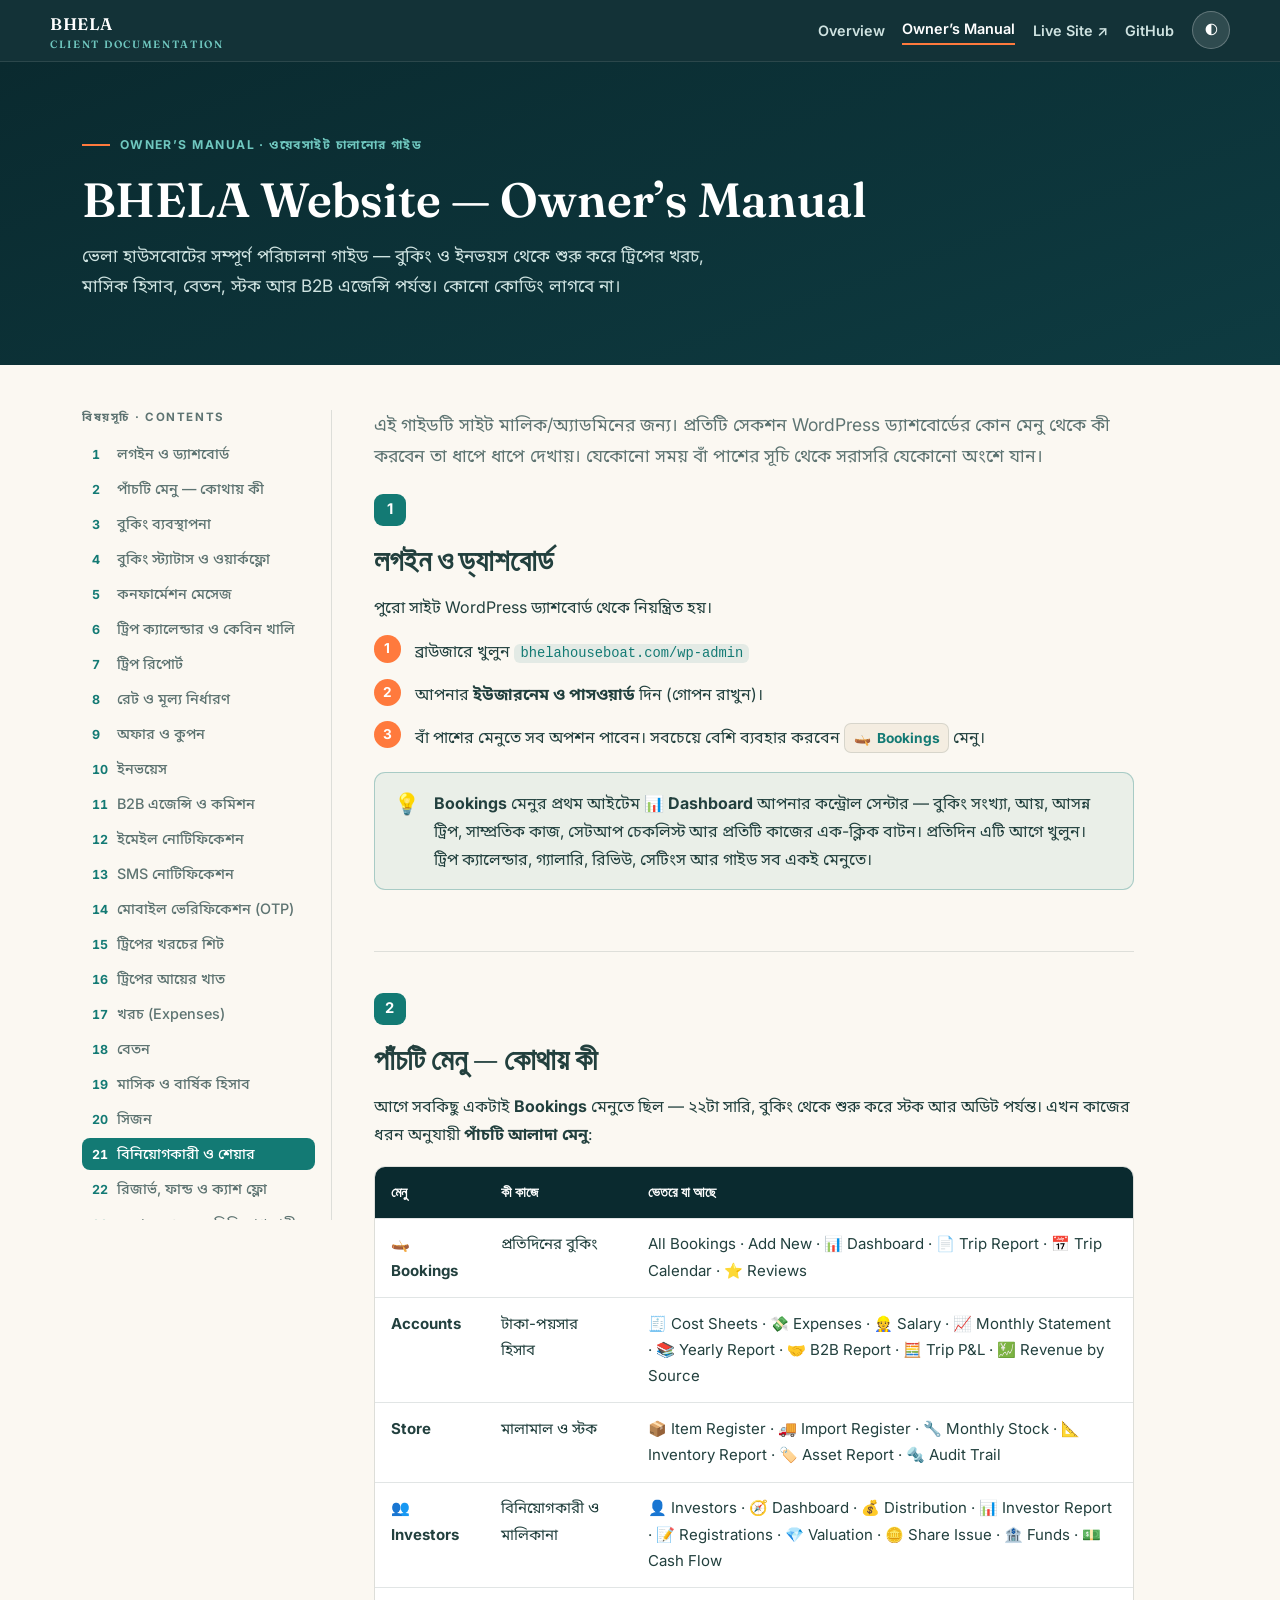
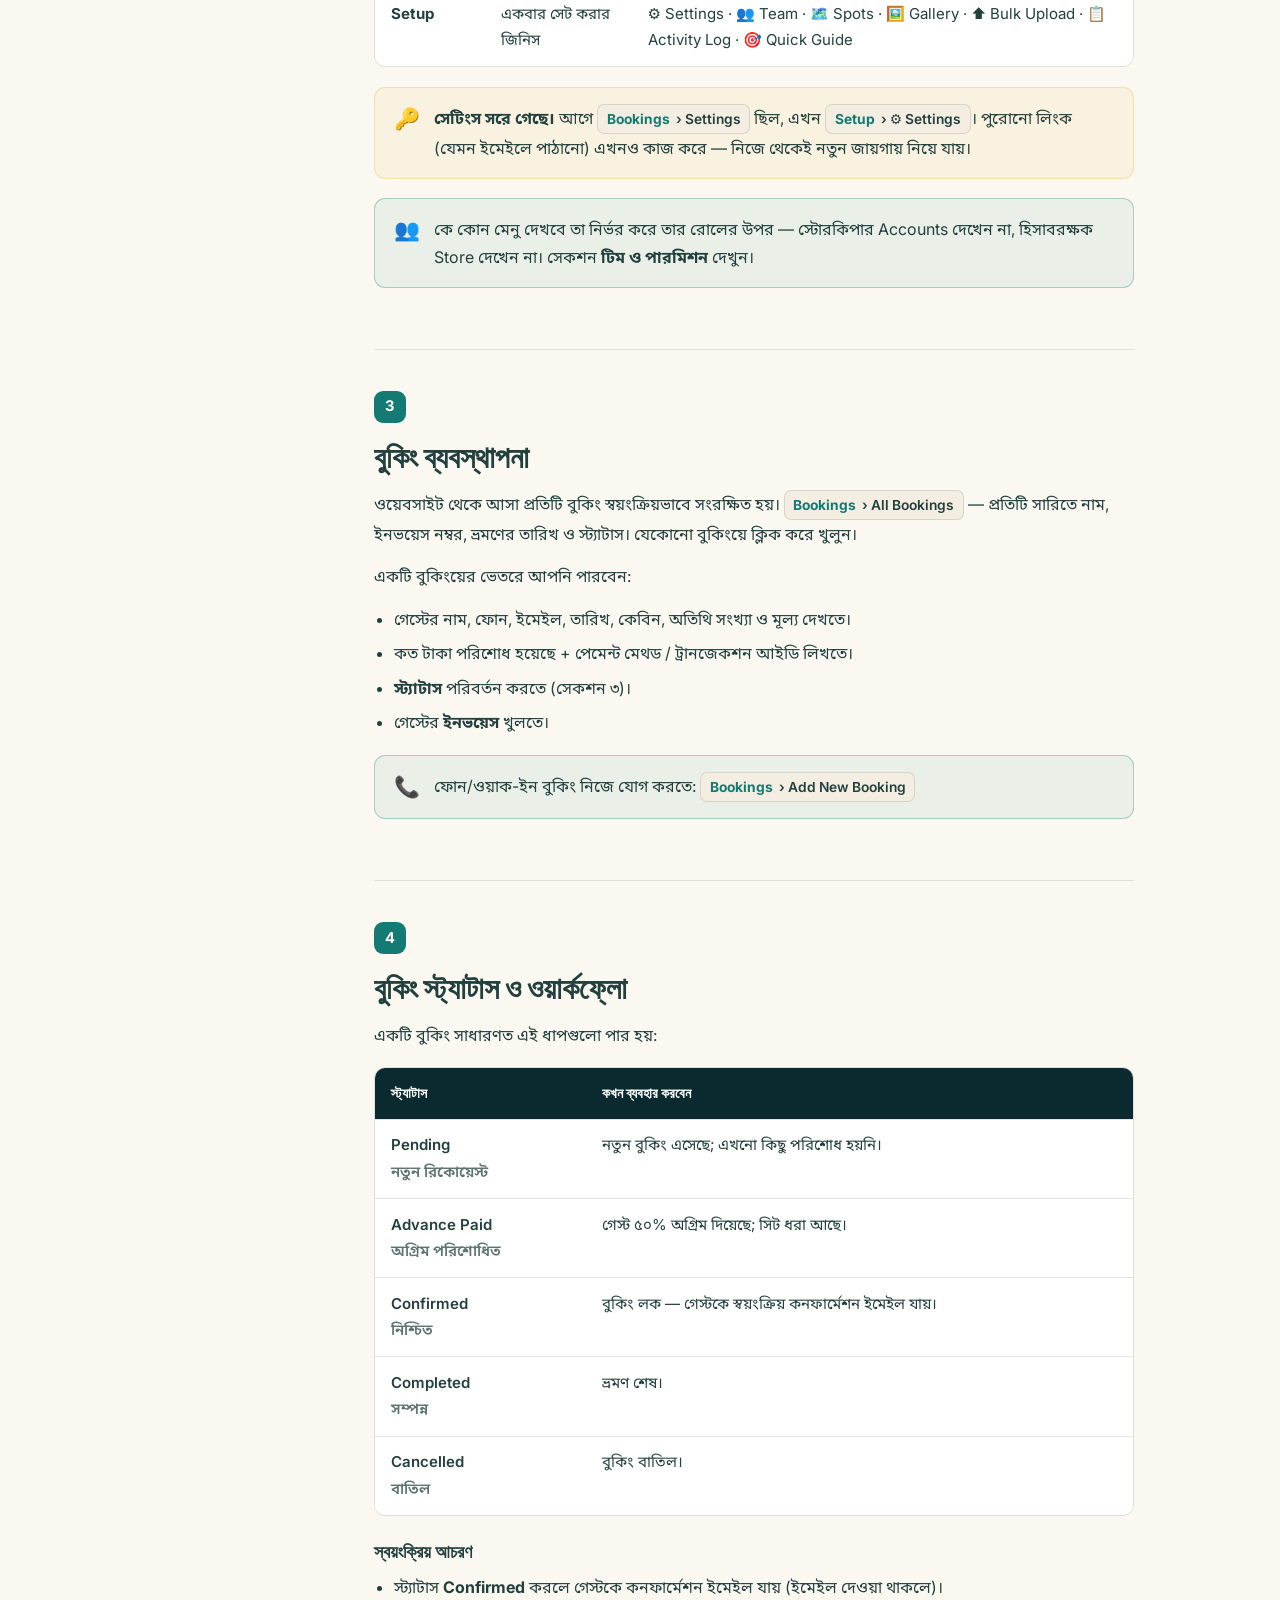
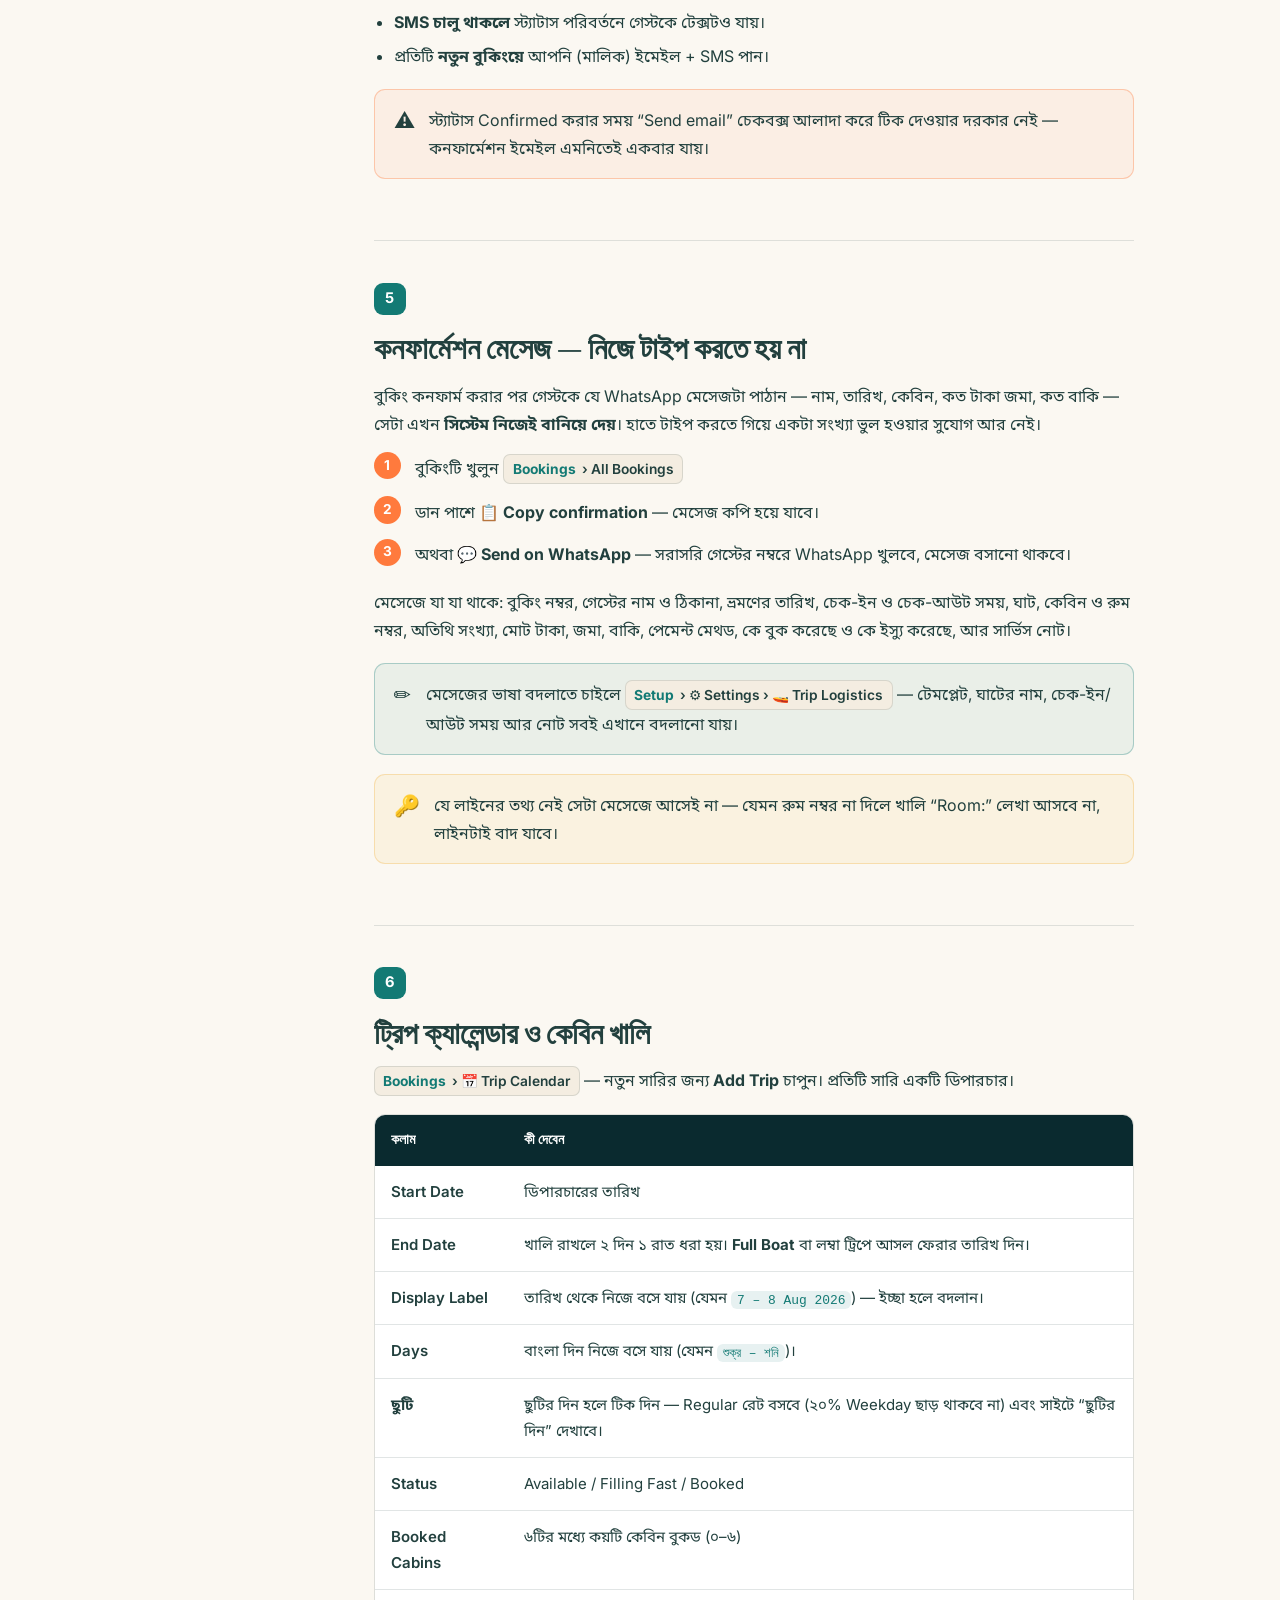
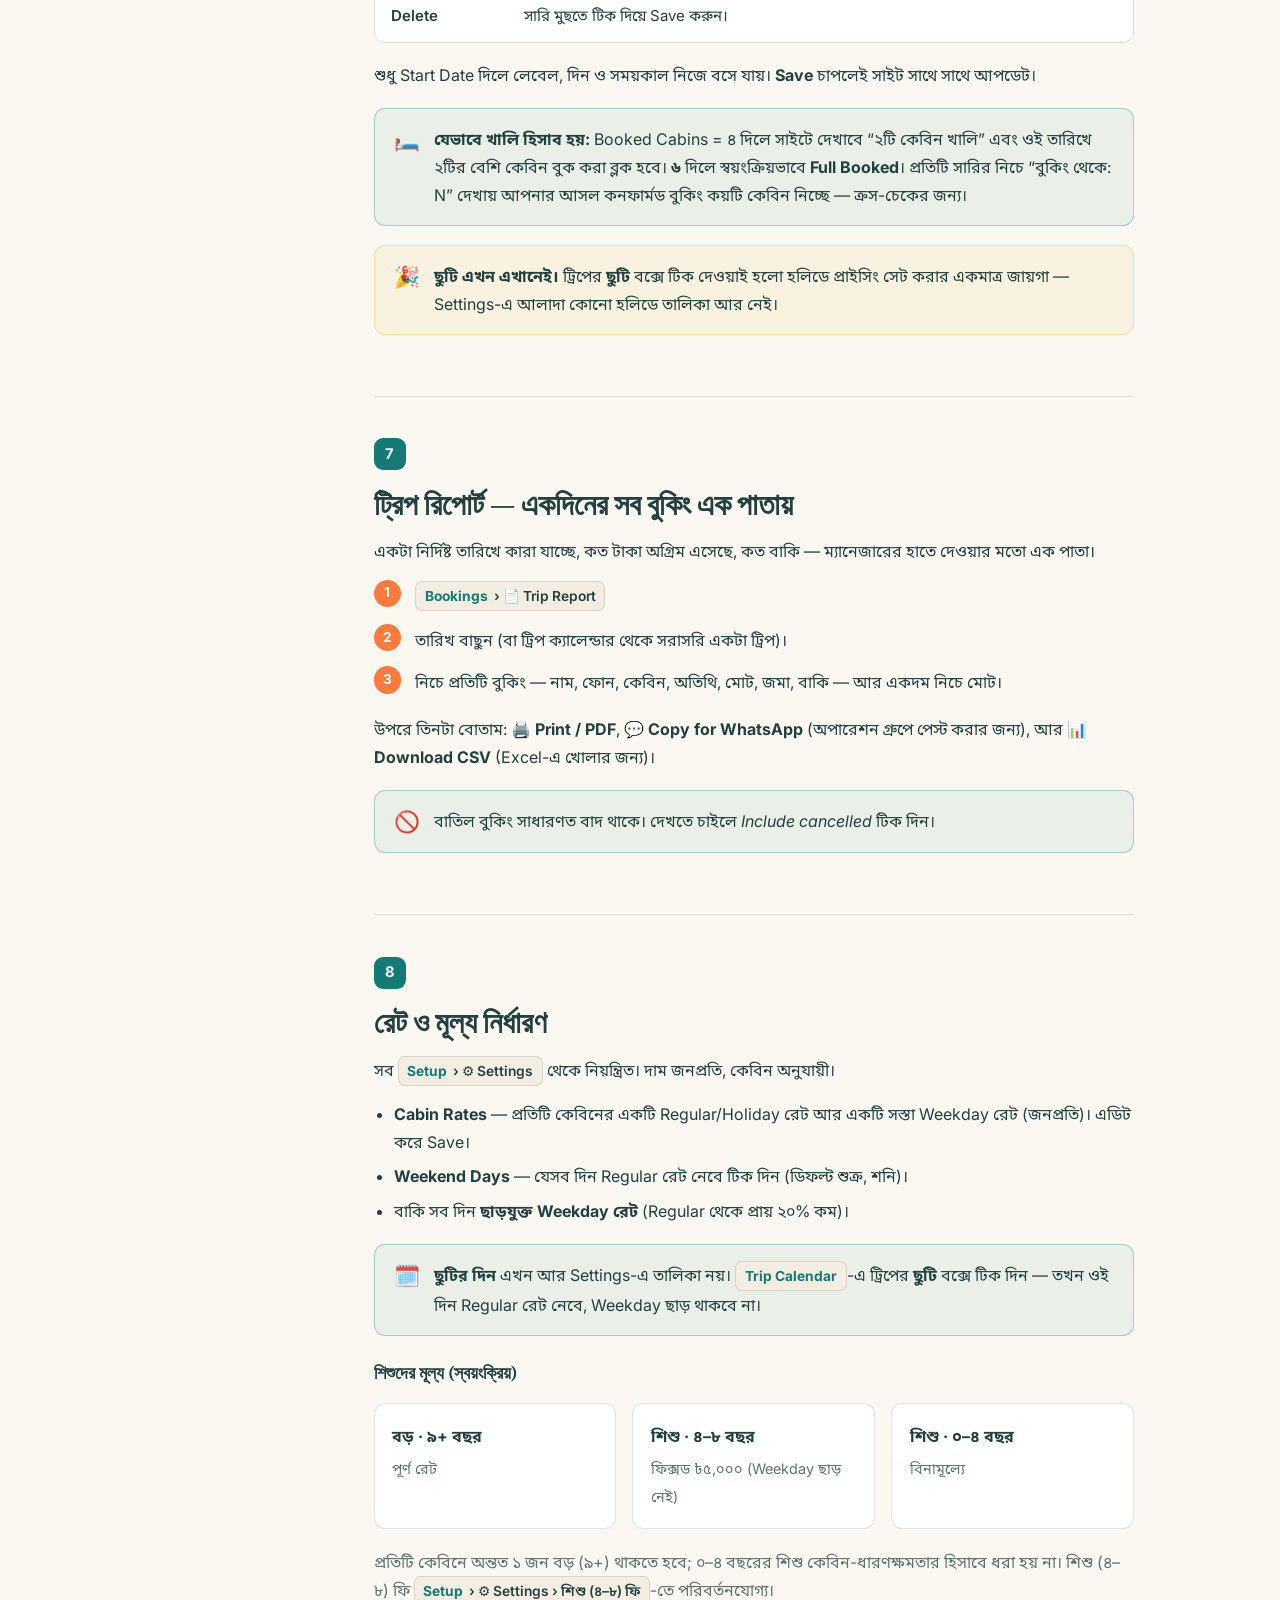
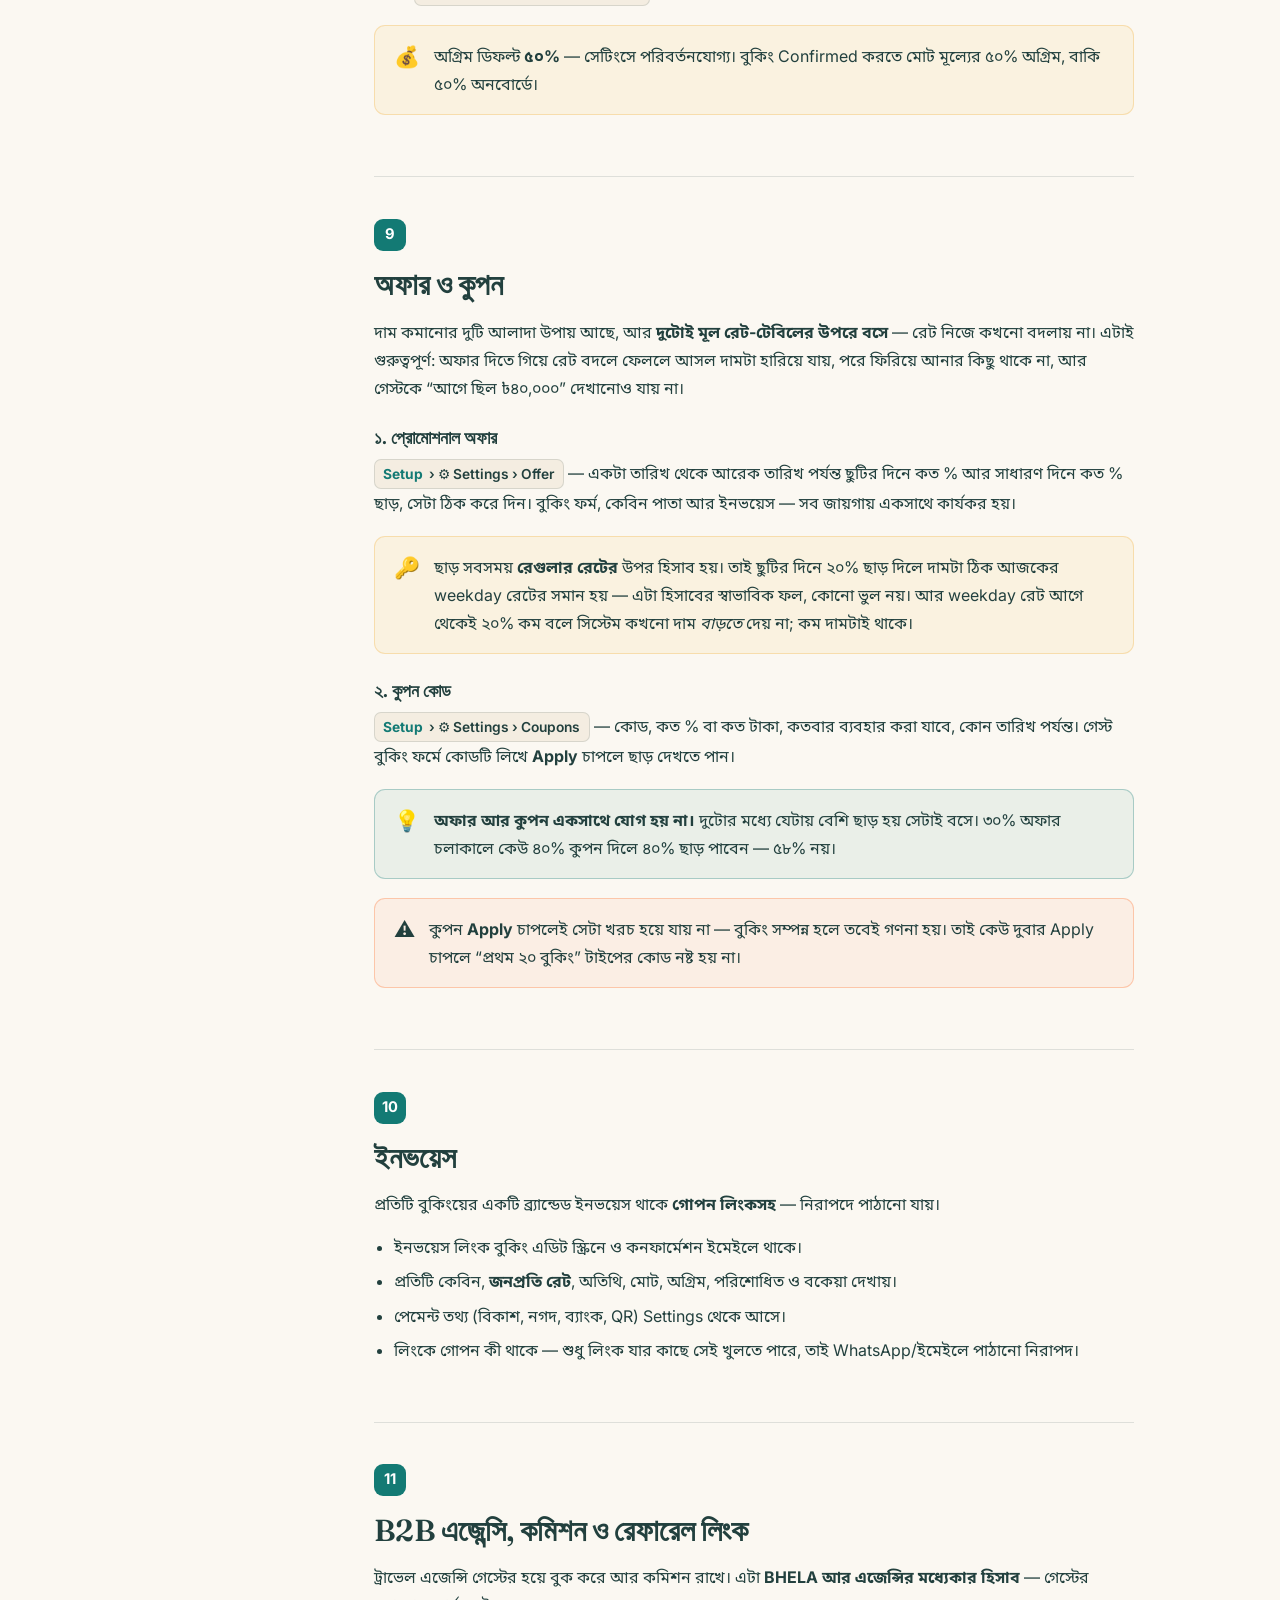
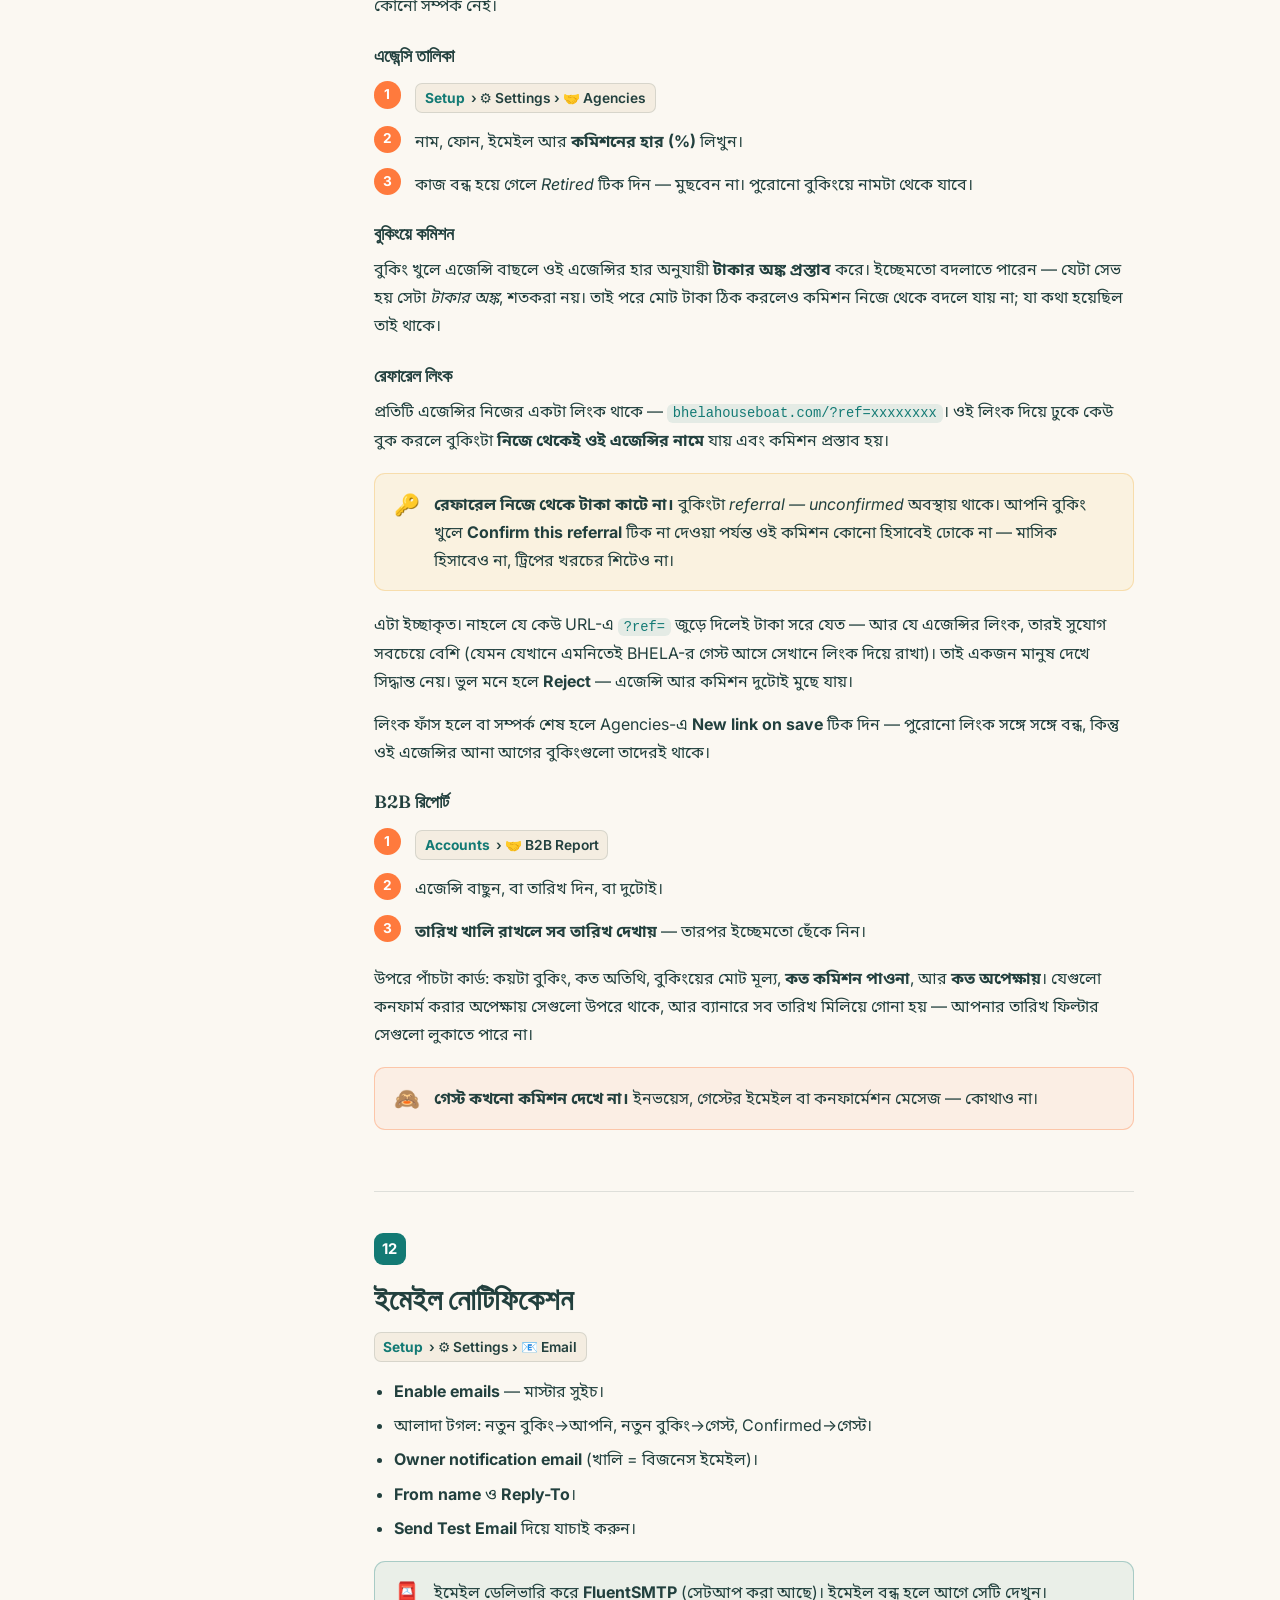
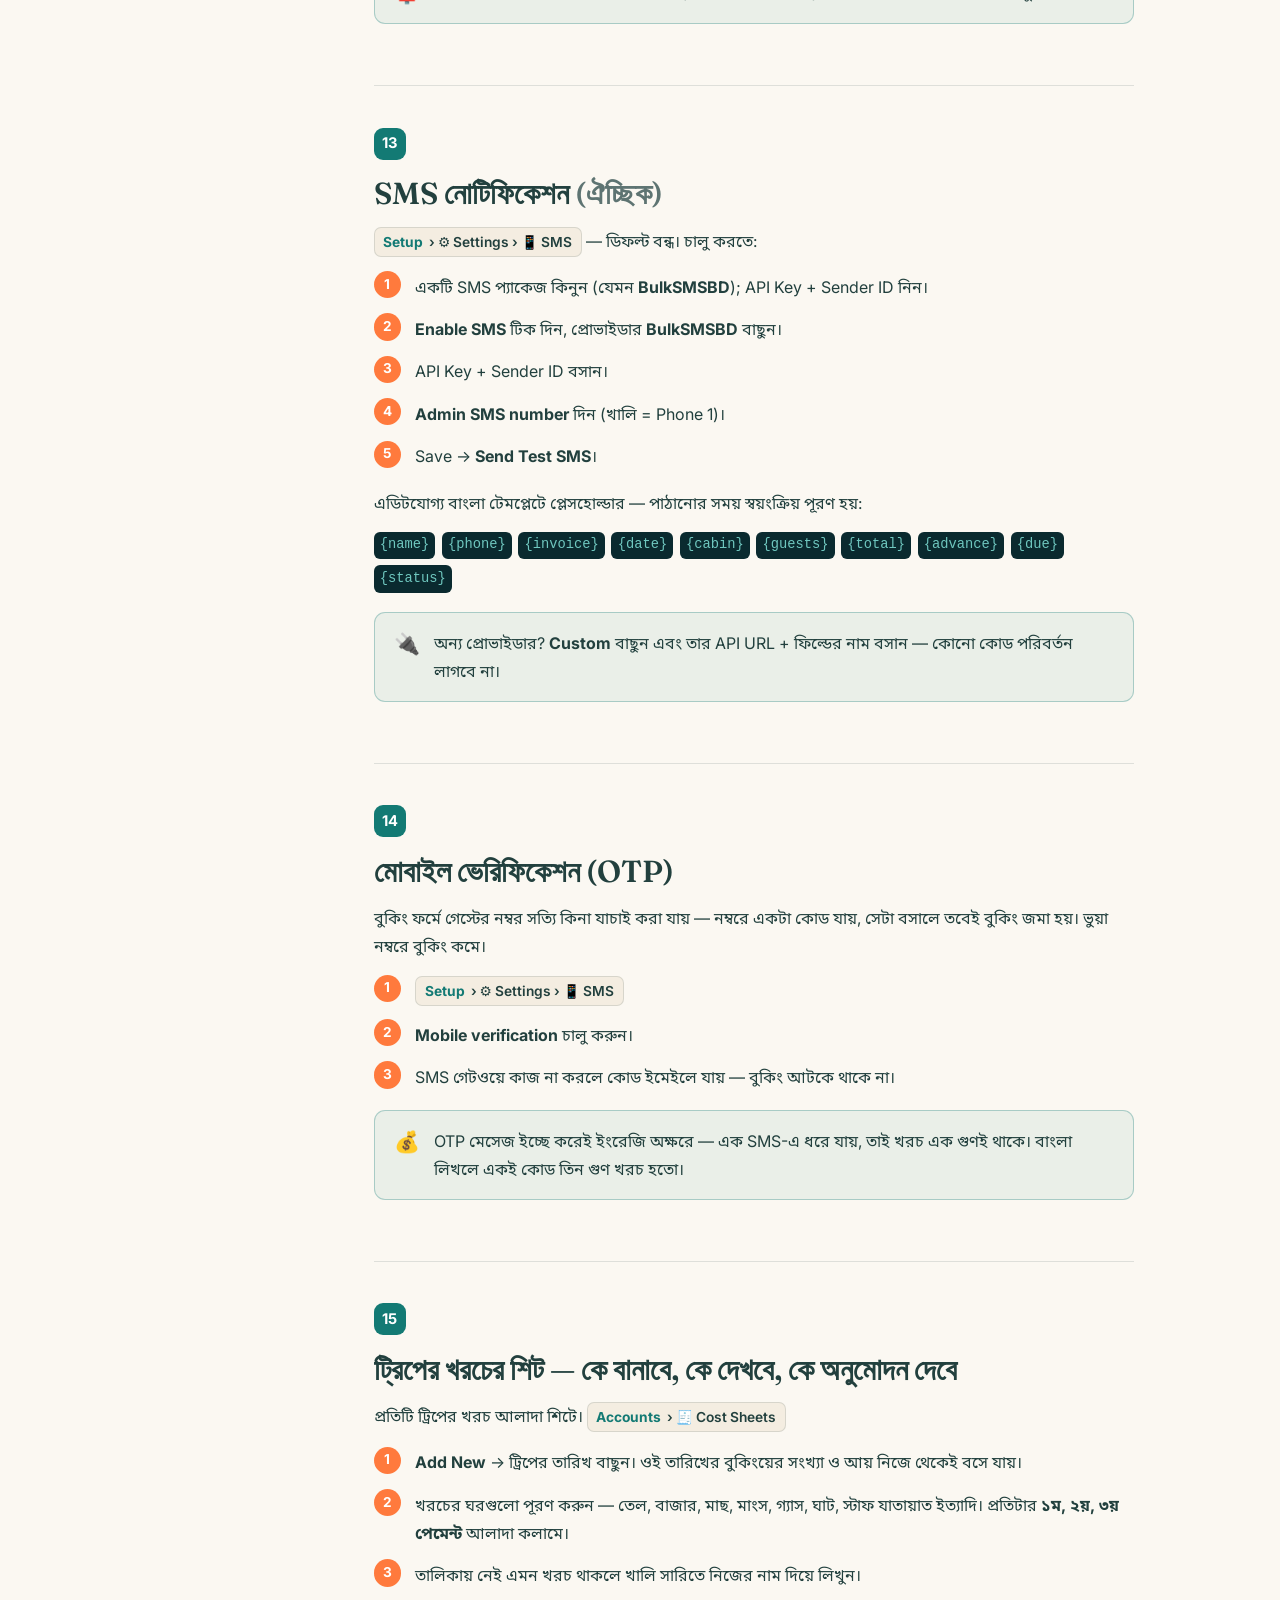
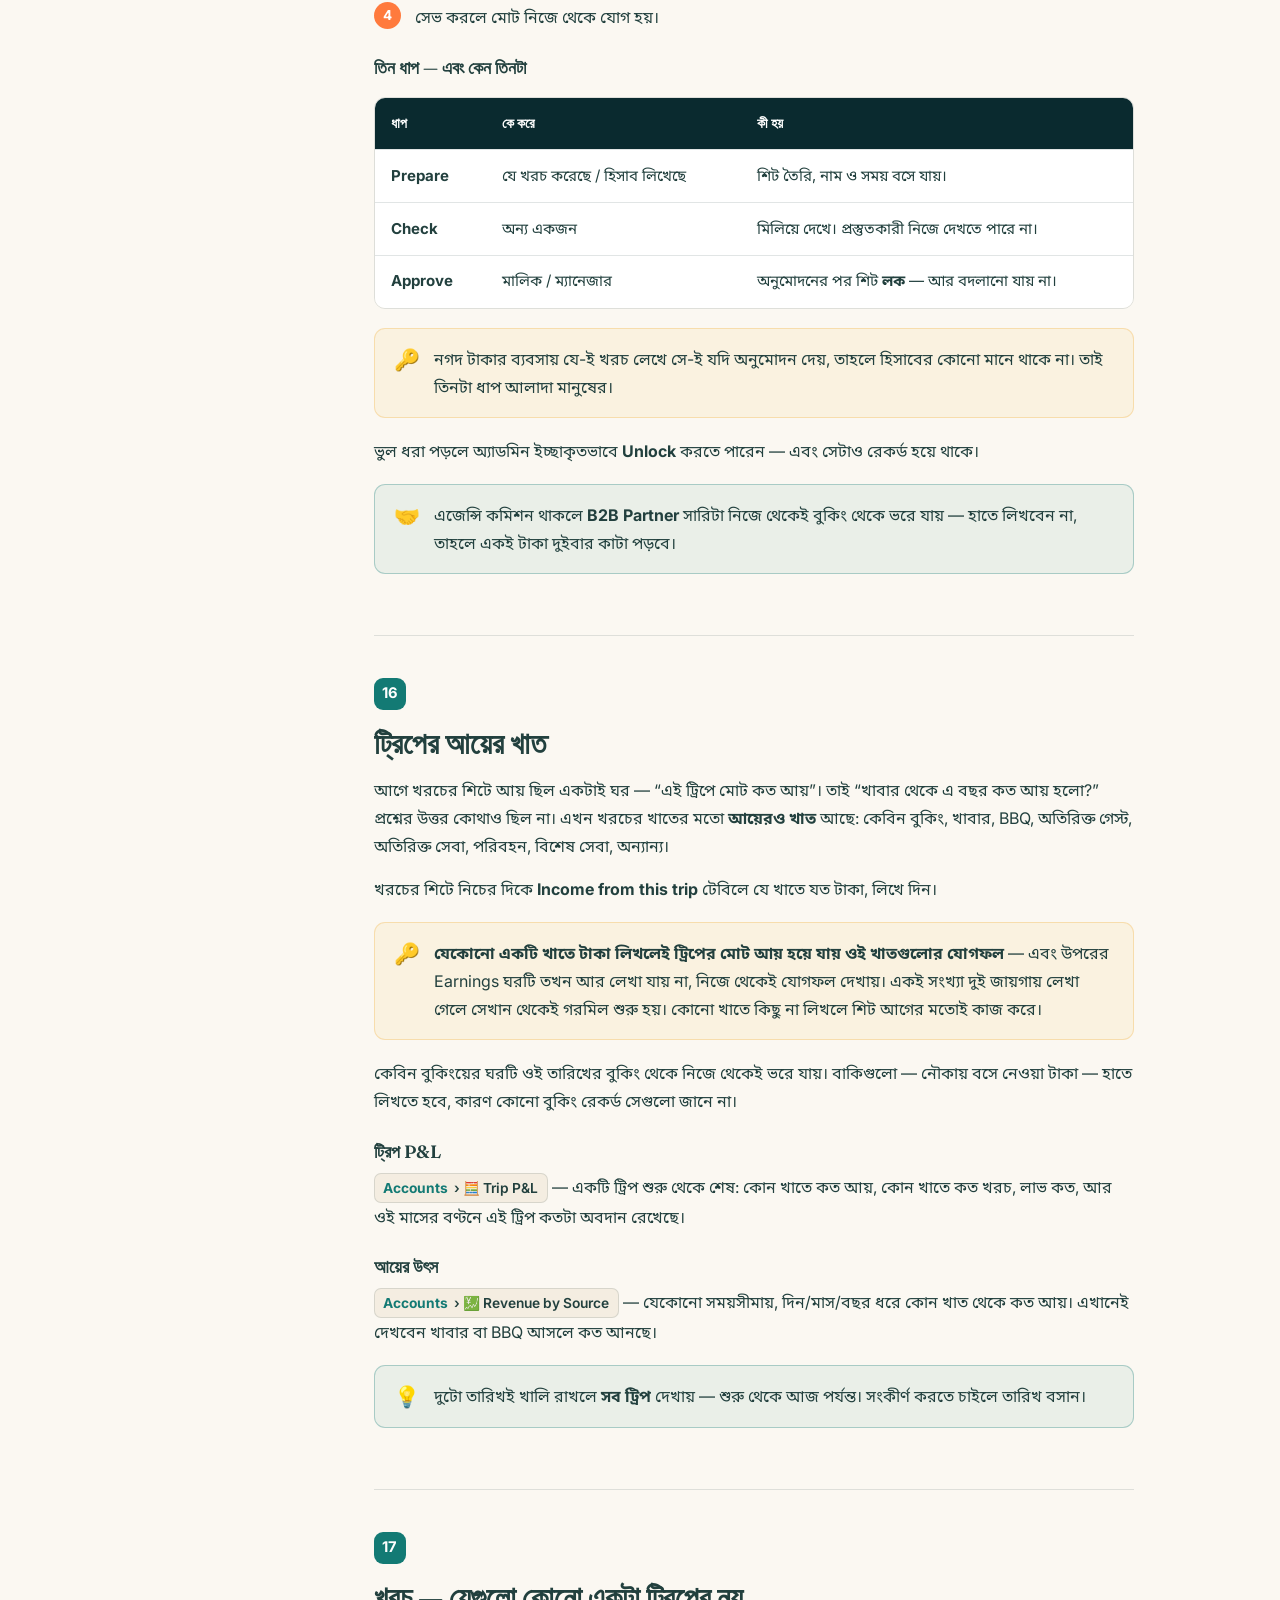
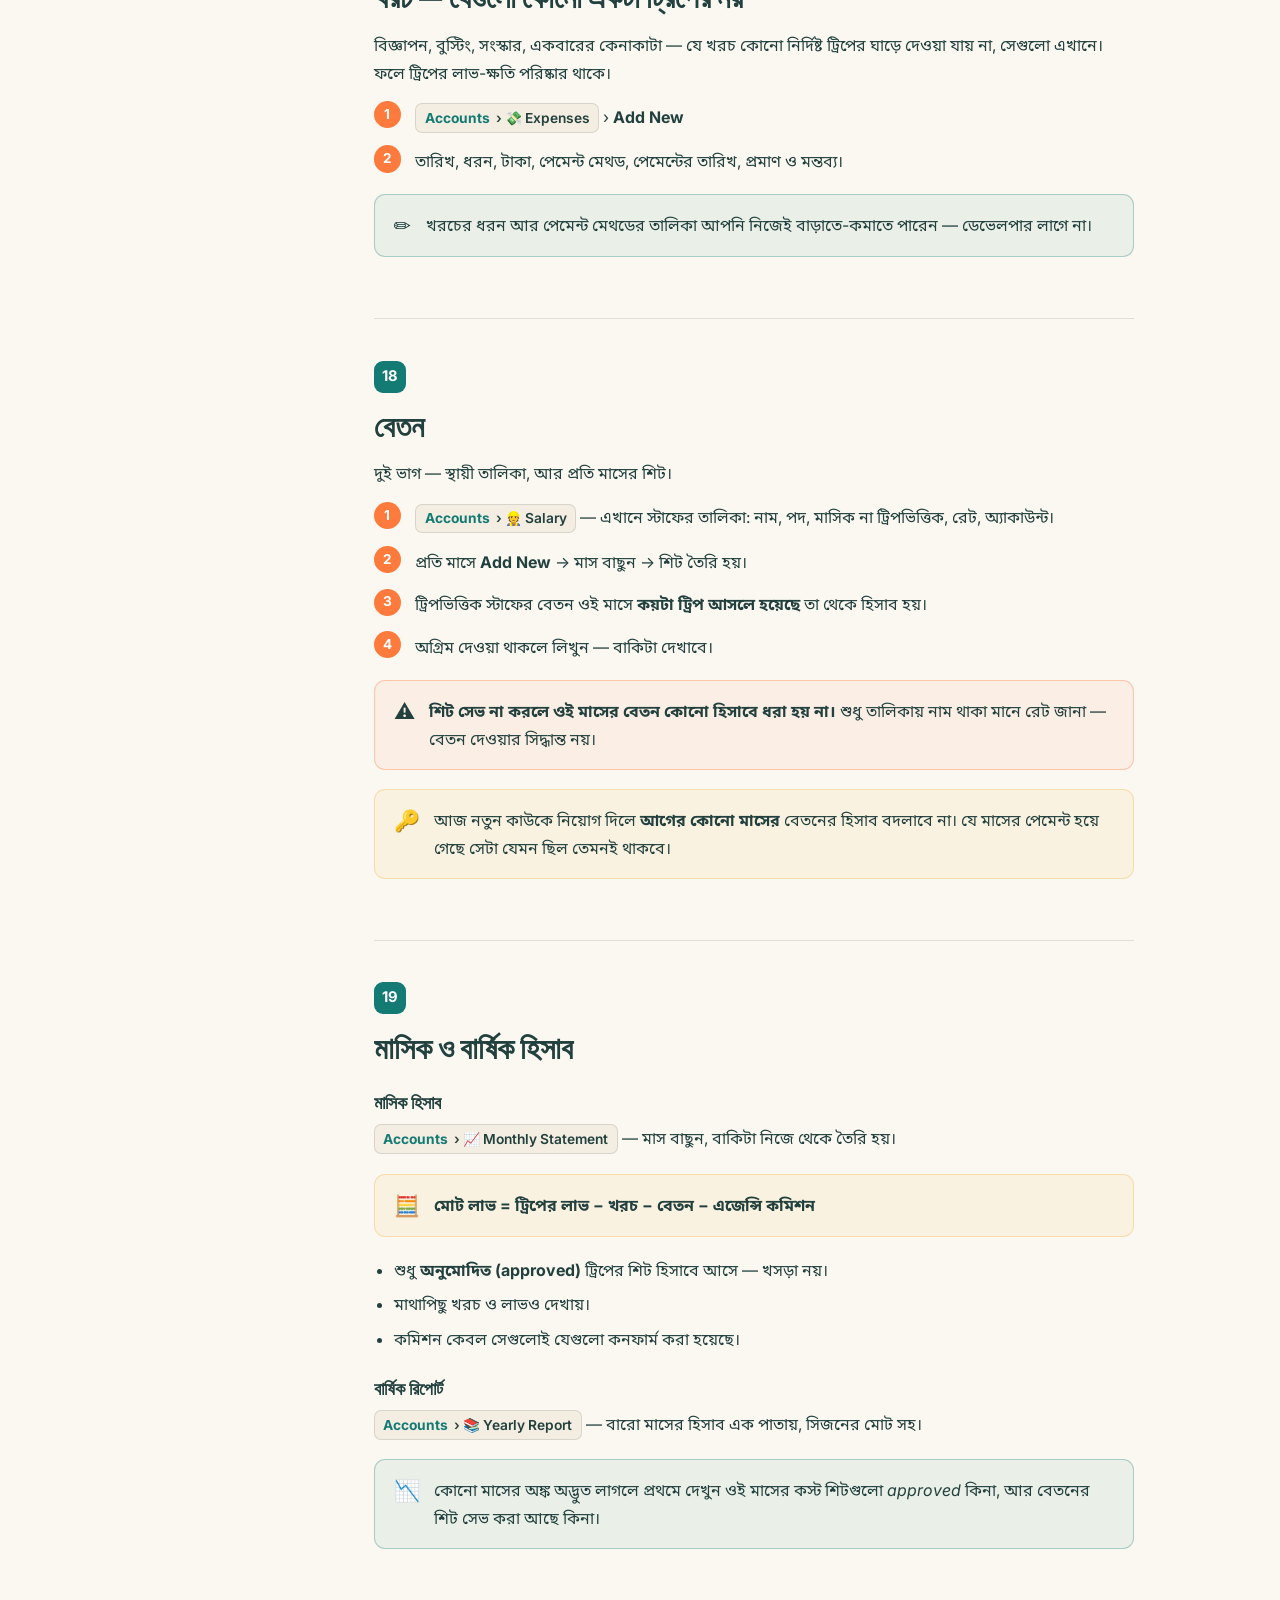
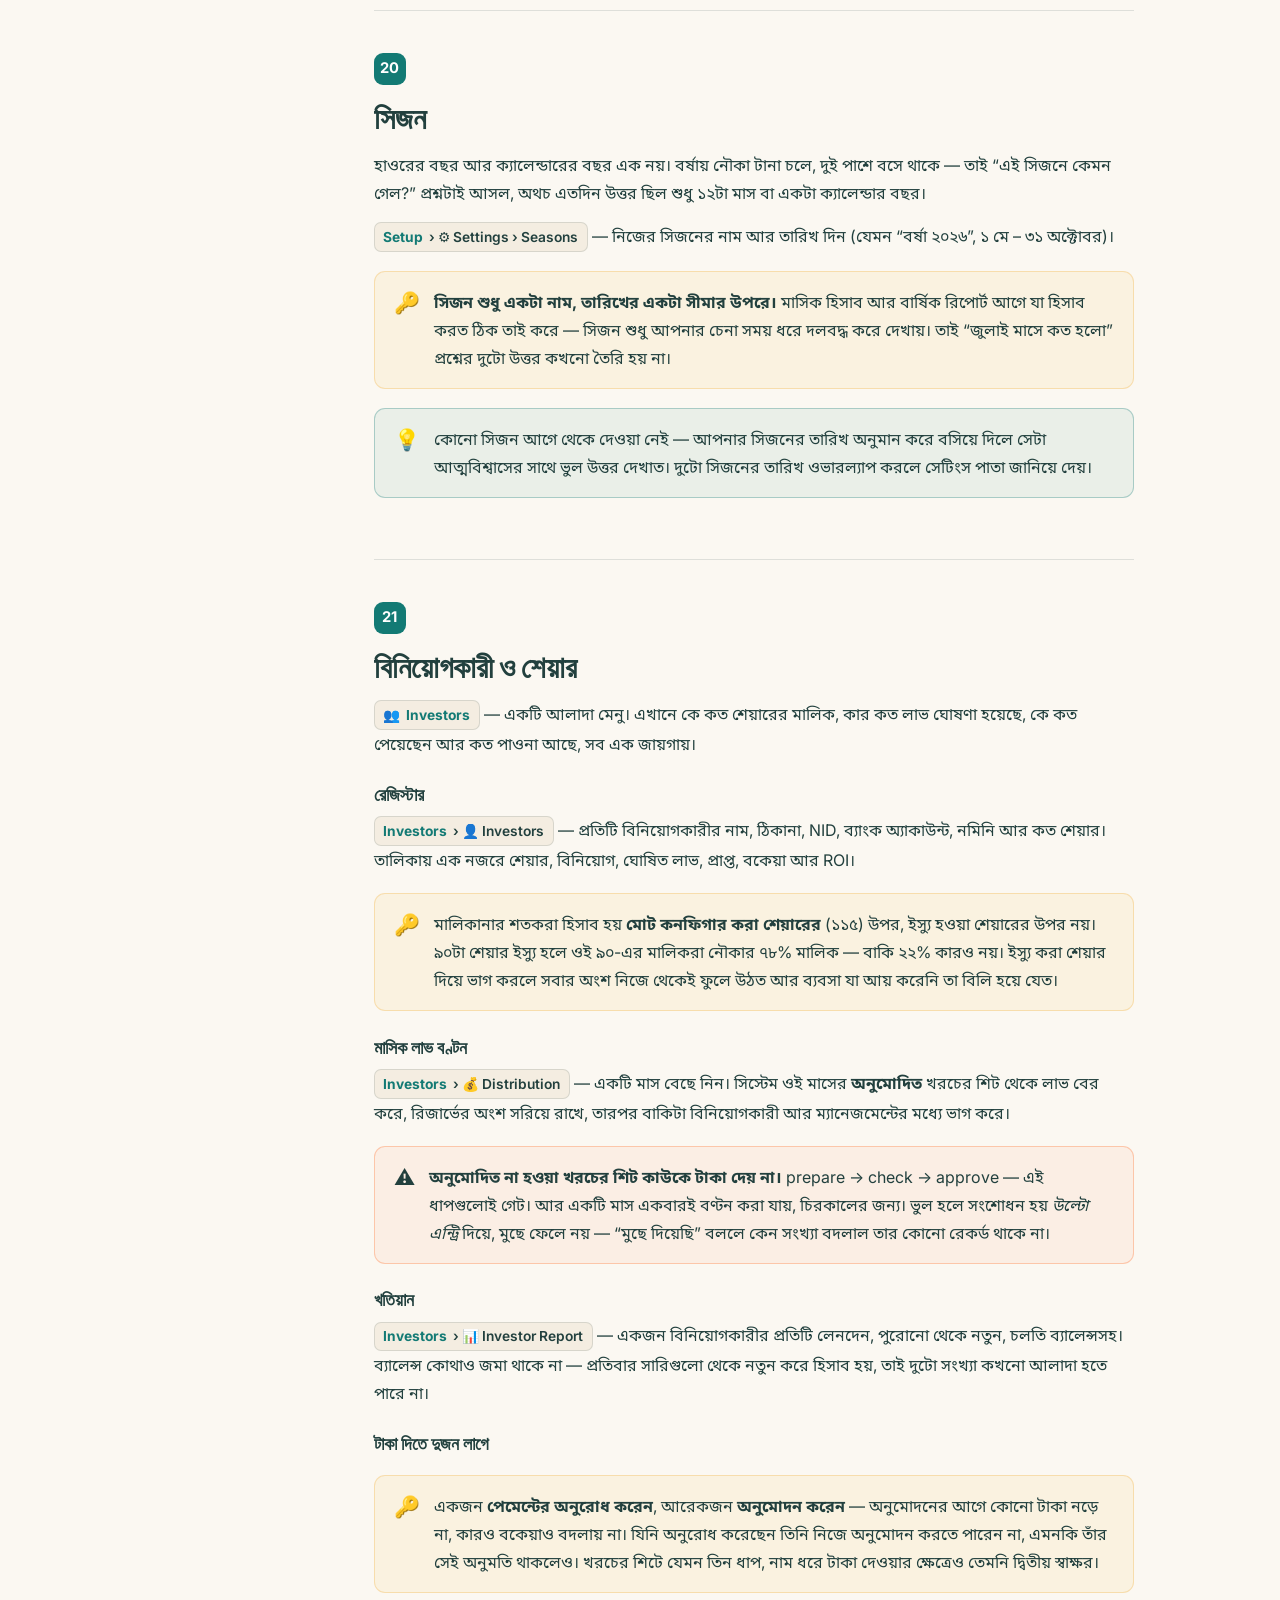
==== commit fa1ffe55: "docs: passwordless sign-in and investor self-registration - §24 বিনিয়োগকারীর পোর্টাল rewritten: sig" ====
--- a/manual.html
+++ b/manual.html
@@ -4,7 +4,7 @@
 <meta charset="utf-8">
 <meta name="viewport" content="width=device-width, initial-scale=1">
 <title>Owner’s Manual — BHELA – The Haor Exclusive</title>
-<meta name="description" content="Complete owner's manual for the BHELA houseboat website — bookings, invoices, rates, offers and coupons, availability, trip costing and income heads, monthly accounts, seasons, payroll, stock, B2B partners, investors, profit distribution, business valuation and share issues, email/SMS and settings. Plain-language, Bangla-friendly.">
+<meta name="description" content="Complete owner's manual for the BHELA houseboat website — bookings, invoices, rates, offers and coupons, availability, trip costing and income heads, monthly accounts, seasons, payroll, stock, B2B partners, investors, profit distribution, business valuation and share issues, the investor portal and self-registration, email/SMS and settings. Plain-language, Bangla-friendly.">
 <link rel="preconnect" href="https://fonts.googleapis.com">
 <link rel="preconnect" href="https://fonts.gstatic.com" crossorigin>
 <link href="https://fonts.googleapis.com/css2?family=Fraunces:opsz,wght@9..144,500;9..144,600;9..144,700&family=Inter:wght@400;500;600;700&family=Noto+Sans+Bengali:wght@400;500;600;700&display=swap" rel="stylesheet">
@@ -224,6 +224,7 @@
       <li><a href="#funds">রিজার্ভ, ফান্ড ও ক্যাশ ফ্লো</a></li>
       <li><a href="#valuation">মূল্যায়ন ও নতুন বিনিয়োগকারী</a></li>
       <li><a href="#portal">বিনিয়োগকারীর পোর্টাল</a></li>
+      <li><a href="#signup">বিনিয়োগকারী নিবন্ধন</a></li>
       <li><a href="#store">স্টোর — মালামাল ও স্টক</a></li>
       <li><a href="#team">টিম ও পারমিশন</a></li>
       <li><a href="#reviews">গেস্ট রিভিউ</a></li>
@@ -279,7 +280,7 @@
           <tr>
             <td><strong>👥 Investors</strong></td>
             <td>বিনিয়োগকারী ও মালিকানা</td>
-            <td>👤 Investors · 🧭 Dashboard · 💰 Distribution · 📊 Investor Report · 💎 Valuation · 🪙 Share Issue · 🏦 Funds · 💵 Cash Flow</td>
+            <td>👤 Investors · 🧭 Dashboard · 💰 Distribution · 📊 Investor Report · 📝 Registrations · 💎 Valuation · 🪙 Share Issue · 🏦 Funds · 💵 Cash Flow</td>
           </tr>
           <tr>
             <td><strong>Setup</strong></td>
@@ -660,14 +661,46 @@
     <section class="sec" id="portal">
       <span class="sec__num">24</span>
       <h2>বিনিয়োগকারীর পোর্টাল</h2>
-      <p>প্রত্যেক বিনিয়োগকারী নিজে ওয়েবসাইটে লগইন করে নিজের অবস্থা দেখতে পারেন — অফিসে ফোন না করেই। পাতাটি বানাতে একটি নতুন পেজে <code>[bhela_investor_portal]</code> শর্টকোডটি বসান।</p>
-      <p>তিনি দেখতে পান: কত বিনিয়োগ, কত শেয়ার ও শতকরা, ঘোষিত লাভ, প্রাপ্ত, বকেয়া, ROI, চলতি সিজনের অবস্থা, রিজার্ভ ও ম্যানেজমেন্ট ফান্ডের মোট বরাদ্দ, আর অনুমোদিত মূল্যায়ন থাকলে বর্তমান শেয়ার মূল্য ও মূলধন বৃদ্ধি। নিজের প্রতিটি লেনদেনের তালিকাও থাকে, প্রিন্ট করা যায়।</p>
-      <div class="callout callout--key"><span class="ic">🔑</span><p><strong>একজন কখনো আরেকজনেরটা দেখতে পান না।</strong> সিস্টেম URL থেকে কোনো আইডি নেয় না — কে লগইন করেছেন তা দেখেই তাঁর নিজের রেকর্ড বের করে, তাই “URL-এ নম্বর বদলে দেখি” বলে কিছু করার নেই। বিনিয়োগকারীর অ্যাকাউন্টে wp-admin-এর কোনো অনুমতি থাকে না, আর পোর্টাল থেকে কিছু বদলানোও যায় না — কোনো সংখ্যা নিয়ে আপত্তি থাকলে অফিস উল্টো এন্ট্রি দিয়ে ঠিক করে, যাতে রেকর্ডে দাগ থেকে যায়।</p></div>
-      <div class="callout callout--warn"><span class="ic">⚠️</span><p><strong>লাইভ সাইট অবশ্যই HTTPS-এ চালাতে হবে।</strong> পোর্টালে পাসওয়ার্ড দিতে হয়; HTTPS ছাড়া সেই পাসওয়ার্ড আর লগইন সেশন নেটওয়ার্কে খোলা অবস্থায় যায়। এটা হোস্টিংয়ের ব্যাপার — সফটওয়্যার দিয়ে এর ক্ষতিপূরণ সম্ভব নয়।</p></div>
-      <div class="callout callout--tip"><span class="ic">💡</span><p>ভুল পাসওয়ার্ড বারবার দিলে কিছুক্ষণের জন্য চেষ্টা বন্ধ হয়ে যায় — তবে সঠিক পাসওয়ার্ড দিলে সেই গণনা মুছে যায়, তাই একই ইন্টারনেট লাইনের অন্য কেউ আটকে যান না।</p></div>
-    </section>
+      <p>প্রত্যেক বিনিয়োগকারী নিজে ওয়েবসাইটে সাইন ইন করে নিজের অবস্থা দেখতে পারেন — অফিসে ফোন না করেই। পাতাটি সাধারণত <code>/investor/</code> ঠিকানায় নিজে থেকেই তৈরি হয়ে যায়; না থাকলে একটি নতুন পেজে <code>[bhela_investor_portal]</code> শর্টকোডটি বসান।</p>
+
+      <div class="callout callout--key"><span class="ic">🔑</span><p><strong>পাসওয়ার্ড লাগে না।</strong> বিনিয়োগকারী শুধু তাঁর মোবাইল নম্বরটি দেন — BHELA-র খাতায় যে নম্বরটি আছে সেটি — আর সেখানে ৬ সংখ্যার একটি কোড যায়। কোডটি দিলেই তিনি ভেতরে। কোড SMS-এ যায়; SMS না গেলে রেকর্ডে থাকা ইমেইলে যায়। কোডটি ১০ মিনিট পর্যন্ত কাজ করে, একবারই ব্যবহার করা যায়।</p></div>
+
+      <p>তিনি দেখতে পান: কত বিনিয়োগ, কত শেয়ার ও শতকরা, ঘোষিত লাভ, প্রাপ্ত, বকেয়া, ROI, চলতি সিজনের অবস্থা, আর অনুমোদিত মূল্যায়ন থাকলে বর্তমান শেয়ার মূল্য ও মূলধন বৃদ্ধি। নিজের প্রতিটি লেনদেনের তালিকাও থাকে, প্রিন্ট করা যায়।</p>
+
+      <div class="callout callout--tip"><span class="ic">📌</span><p><strong>রেকর্ডে মোবাইল নম্বরটি ঠিক আছে কি না, দেখে নিন।</strong> সাইন ইনের একমাত্র চাবি এখন ওই নম্বর। কোনো বিনিয়োগকারীর রেকর্ডে নম্বর না থাকলে বা ভুল থাকলে তিনি ঢুকতেই পারবেন না — <span class="path">👥 Investors › 📝 Registrations</span> পাতায় এমন সবার নাম একসাথে দেখানো হয়, আর রেকর্ড খুললেও লাল দাগে বলা থাকে।</p></div>
+
+      <div class="callout callout--key"><span class="ic">🔒</span><p><strong>একজন কখনো আরেকজনেরটা দেখতে পান না।</strong> সিস্টেম URL থেকে কোনো আইডি নেয় না — কে সাইন ইন করেছেন তা দেখেই তাঁর নিজের রেকর্ড বের করে, তাই “URL-এ নম্বর বদলে দেখি” বলে কিছু করার নেই। বিনিয়োগকারীর অ্যাকাউন্টে wp-admin-এর কোনো অনুমতি থাকে না, আর পোর্টাল থেকে কিছু বদলানোও যায় না — কোনো সংখ্যা নিয়ে আপত্তি থাকলে অফিস উল্টো এন্ট্রি দিয়ে ঠিক করে, যাতে রেকর্ডে দাগ থেকে যায়। যাঁর কোনো শেয়ার নেই, তিনি কোম্পানির রিজার্ভ বা ম্যানেজমেন্ট ফান্ডের অঙ্কও দেখেন না।</p></div>
+
+      <div class="callout callout--warn"><span class="ic">⚠️</span><p><strong>লাইভ সাইট অবশ্যই HTTPS-এ চালাতে হবে।</strong> সাইন ইনের কোড আর লগইন সেশন দুটোই নেটওয়ার্ক দিয়ে যায়; HTTPS ছাড়া সেগুলো খোলা অবস্থায় যায়। এটা হোস্টিংয়ের ব্যাপার — সফটওয়্যার দিয়ে এর ক্ষতিপূরণ সম্ভব নয়।</p></div>
+
+      <div class="callout callout--tip"><span class="ic">💡</span><p>ভুল কোড বারবার দিলে কিছুক্ষণের জন্য চেষ্টা বন্ধ হয়ে যায় — তবে সঠিক কোড দিলে সেই গণনা মুছে যায়, তাই একই ইন্টারনেট লাইনের অন্য কেউ আটকে যান না। খাতায় নেই এমন নম্বর দিলে পর্দায় একই কথা দেখায় এবং কোনো কোড যায় না — অর্থাৎ এই পাতা দিয়ে “কোন নম্বরটি BHELA-র শেয়ারহোল্ডারের” তা যাচাই করা যায় না।</p></div>
+    </section>
+
+    <section class="sec" id="signup">
+      <span class="sec__num">25</span>
+      <h2>বিনিয়োগকারী নিবন্ধন</h2>
+      <p>কেউ নিজে থেকে বিনিয়োগকারী হিসেবে নাম লেখাতে চাইলে <code>/investor-register/</code> ঠিকানায় ফরম পূরণ করতে পারেন। পাতাটিও নিজে থেকে তৈরি হয়ে যায়; নিজে বানাতে চাইলে <code>[bhela_investor_register]</code> শর্টকোড।</p>
+
+      <p>ফরমটি তিন ধাপে:</p>
+      <ol>
+        <li><strong>নাম ও মোবাইল নম্বর</strong> — এতটুকুই। নম্বরে একটি কোড যায়।</li>
+        <li><strong>কোড</strong> — নম্বরটি সত্যিই তাঁর, সেটা প্রমাণ হয়।</li>
+        <li><strong>বাকি সব তথ্য ও কাগজপত্র</strong> — পিতা-মাতার নাম, জন্ম তারিখ, NID, ঠিকানা, ব্যাংক, নমিনি, ঘোষণা — অফিসের ফরমে যা যা আছে, ঠিক তা-ই। স্বাক্ষর ও NID-র ছবি সরাসরি ফোন থেকে তুলে দেওয়া যায়।</li>
+      </ol>
+
+      <div class="callout callout--key"><span class="ic">🔑</span><p><strong>নিবন্ধন মানে অ্যাকাউন্ট নয় — আবেদন।</strong> ফরম জমা দিলে কারও পোর্টাল খুলে যায় না। আবেদনটি <span class="path">👥 Investors › 📝 Registrations</span> পাতায় অপেক্ষায় থাকে, আর অনুমোদনের অনুমতি যাঁর আছে (ম্যানেজার বা অ্যাডমিন) তিনি দেখে অনুমোদন করলে তবেই লগইন তৈরি হয়। মেনুর পাশে কতগুলো অপেক্ষায় আছে তার সংখ্যা দেখায়।</p></div>
+
+      <div class="callout callout--warn"><span class="ic">⚠️</span><p><strong>শেয়ার কেউ নিজে বসাতে পারেন না।</strong> ফরমে শেয়ার বা টাকার কোনো ঘর নেই। খাতায় নেই এমন নম্বরের আবেদন অনুমোদন করলে নতুন রেকর্ড তৈরি হয় <strong>শূন্য শেয়ার ও শূন্য বিনিয়োগ</strong> নিয়ে — অঙ্কগুলো অফিস সই করা কাগজ দেখে বসায়। রেকর্ড খুলে শেয়ার বসাতে ভুলবেন না, না হলে ওই বিনিয়োগকারীর পাতায় সব শূন্য দেখাবে।</p></div>
+
+      <div class="callout callout--key"><span class="ic">📌</span><p><strong>আগে থেকে থাকা রেকর্ডের তথ্য মুছে যায় না।</strong> নম্বরটি খাতায় থাকলে অনুমোদনের সময় শুধু <em>খালি</em> ঘরগুলো ভরে — অফিস যা টাইপ করে রেখেছে তা-ই থাকে। আবেদনকারী অন্য কিছু লিখে থাকলে দুটোই পাশাপাশি দেখানো হয়, যাতে আপনি ঠিক করতে পারেন কোনটা সঠিক।</p></div>
+
+      <div class="callout callout--warn"><span class="ic">⚠️</span><p><strong>কোডটি SMS-এ গিয়েছিল না ইমেইলে — এটা দেখে নিন।</strong> প্রতিটি আবেদনের পাশে লেখা থাকে। ইমেইলে গেলে বোঝা যায় ঠিকানাটি তাঁর, কিন্তু <em>মোবাইলটি</em> তাঁর কি না তার প্রমাণ হয় না। তাই নম্বরটি আগে থেকেই খাতায় থাকলে এবং কোড SMS-এ না গেলে সিস্টেম অনুমোদন আটকে দেয় — ফোন করে পরিচয় নিশ্চিত করে টিক দিলে তবেই এগোনো যায়। <strong>Settings-এ SMS চালু থাকলে এই ঝামেলাটাই আসে না।</strong></p></div>
+
+      <div class="callout callout--tip"><span class="ic">💡</span><p>অনুমোদনের পর আবেদনকারী SMS ও ইমেইলে জানতে পারেন যে পোর্টাল চালু হয়েছে। নিষ্পত্তি হয়ে যাওয়া আবেদন মুছে ফেলা যায় — কী হয়েছিল তা <span class="path">🔩 Audit Trail</span>-এ স্থায়ীভাবে থেকে যায়।</p></div>
+    </section>
+
     <section class="sec" id="store">
-      <span class="sec__num">25</span>
+      <span class="sec__num">26</span>
       <h2>স্টোর — মালামাল ও স্টক</h2>
       <p>প্লেট, কম্বল, লাইফ জ্যাকেট, ইঞ্জিনের যন্ত্রাংশ — কী আছে, কোথায় আছে, কত নষ্ট হলো।</p>
       <h3>আইটেম রেজিস্টার</h3>
@@ -690,7 +723,7 @@
       <div class="callout callout--warn"><span class="ic">🧾</span><p>অডিট ট্রেইল <strong>কখনো মোছা যায় না</strong> — কোনো “clear” বোতাম নেই। এটা ইচ্ছাকৃত। (যেটা মোছা যায় সেটা <span class="path"><b>Setup</b> › 📋 Activity Log</span> — ওটা আলাদা জিনিস, শুধু “মেইলটা গেছে কিনা” দেখার জন্য।)</p></div>
     </section>
     <section class="sec" id="team">
-      <span class="sec__num">26</span>
+      <span class="sec__num">27</span>
       <h2>টিম ও পারমিশন — কে কী দেখবে</h2>
       <p><span class="path"><b>Setup</b> › 👥 Team</span> — ছয়টা রোল, আর প্রতিটা কী কী করতে পারবে তার ছক। আপনি নিজেই টিক দিয়ে বদলাতে পারেন।</p>
       <div class="tbl-scroll"><table>
@@ -708,20 +741,20 @@
     </section>
 
     <section class="sec" id="reviews">
-      <span class="sec__num">27</span>
+      <span class="sec__num">28</span>
       <h2>গেস্ট রিভিউ</h2>
       <p><span class="path"><b>Bookings</b> › ⭐ Reviews › Add New</span> — গেস্টের নাম = Title, তাদের কথা = কনটেন্ট, একটি স্টার রেটিং + ট্রিপ টাইপ দিন। প্রকাশিত রিভিউ হোমপেজে দেখায় এবং গড় রেটিং সাইটের SEO ডেটাতেও যুক্ত হয়।</p>
     </section>
 
     <section class="sec" id="blog">
-      <span class="sec__num">28</span>
+      <span class="sec__num">29</span>
       <h2>ব্লগ — হাওর জার্নাল</h2>
       <p><span class="path"><b>Posts</b> › Add New</span> → শিরোনাম + কনটেন্ট লিখুন → একটি <strong>Category</strong> (ভ্রমণ গাইড / হাওরের খবর / টিপস) + <strong>Tags</strong> দিন → একটি <strong>Featured Image</strong> সেট করুন → <strong>Publish</strong>।</p>
       <p>ব্লগ থাকে <code>bhelahouseboat.com/blog</code>-এ। ক্যাটাগরি/ট্যাগ পেজ, রিলেটেড পোস্ট, পড়ার সময়, আর প্রতি লেখায় বুকিং CTA — সব স্বয়ংক্রিয়। ডিজাইন অনুযায়ী কমেন্ট বন্ধ (গেস্টদের WhatsApp-এ নিয়ে যায়)।</p>
     </section>
 
     <section class="sec" id="tracking">
-      <span class="sec__num">29</span>
+      <span class="sec__num">30</span>
       <h2>অ্যানালিটিক্স ও ট্র্যাকিং</h2>
       <p><span class="path"><b>Appearance</b> › Customize › BHELA Tracking</span> — শুধু <strong>ID</strong> বসান, কোড নিজে যুক্ত হবে।</p>
       <div class="tbl-scroll"><table>
@@ -736,7 +769,7 @@
     </section>
 
     <section class="sec" id="customize">
-      <span class="sec__num">30</span>
+      <span class="sec__num">31</span>
       <h2>সাইটের লেখা ও ছবি বদলানো</h2>
       <p><span class="path"><b>Appearance</b> › Customize</span> — পাঁচটি BHELA প্যানেল:</p>
       <div class="tbl-scroll"><table>
@@ -769,14 +802,14 @@
     </section>
 
     <section class="sec" id="tracker">
-      <span class="sec__num">31</span>
+      <span class="sec__num">32</span>
       <h2>গেস্ট বুকিং ট্র্যাকার</h2>
       <p>বুক করুন পেজে গেস্ট নিজেই তাদের বুকিং খুঁজে দেখতে পারে — <strong>ফোন নম্বর বা ইমেইল</strong> দিয়ে (“বুকিং ট্র্যাক করুন” ট্যাব)। স্ট্যাটাস আর ইনভয়েস লিংক দেখায়। এতে আপনার আলাদা কিছু করতে হয় না।</p>
       <div class="callout callout--tip"><span class="ic">📅</span><p>তারিখ দিয়ে <strong>Availability</strong> চেক করলে সাথে সাথে ওই তারিখে কেবিন খালি আছে কিনা দেখায়। কোনো কারণে যাচাই না হলে গেস্ট এগিয়ে যেতে পারে — আপনি পরে তারিখ কনফার্ম করবেন।</p></div>
     </section>
 
     <section class="sec" id="gallery">
-      <span class="sec__num">32</span>
+      <span class="sec__num">33</span>
       <h2>গ্যালারির ছবি</h2>
       <p>ছবি পরিচালনা <span class="path"><b>Setup</b> › 🖼️ Gallery</span> থেকে।</p>
       <div class="callout callout--key"><span class="ic">⚡</span><p><strong>একসাথে অনেক ছবি (দ্রুততম):</strong> <span class="path"><b>Setup</b> › ⬆️ Bulk Upload</span> → <strong>ছবি বাছাই করুন</strong> → মিডিয়া লাইব্রেরি থেকে একসাথে অনেকগুলো বাছুন (নতুন ফাইল টেনে এনে সব সিলেক্ট করুন) → ইচ্ছা হলে ক্যাটাগরি টিক → <strong>যোগ করুন</strong>। প্রতিটি ছবি আলাদা গ্যালারি আইটেম হয়ে শেষের পরে যোগ হয়।</p></div>
@@ -785,7 +818,7 @@
     </section>
 
     <section class="sec" id="activity">
-      <span class="sec__num">33</span>
+      <span class="sec__num">34</span>
       <h2>অ্যাক্টিভিটি লগ — কী কী হচ্ছে</h2>
       <p>প্লাগইন আসলে কী কী করল তার সরল রেকর্ড — ডেভেলপার ছাড়াই “ঠিকমতো হলো কিনা” জানার জন্য। <span class="path"><b>Setup</b> › 📋 Activity Log</span>, নতুনটা সবার উপরে।</p>
       <ul>
@@ -797,7 +830,7 @@
     </section>
 
     <section class="sec" id="troubleshoot">
-      <span class="sec__num">34</span>
+      <span class="sec__num">35</span>
       <h2>সমস্যা সমাধান</h2>
       <div class="tbl-scroll"><table>
         <thead><tr><th>সমস্যা</th><th>সমাধান</th></tr></thead>
@@ -812,7 +845,7 @@
     </section>
 
     <section class="sec" id="safe">
-      <span class="sec__num">35</span>
+      <span class="sec__num">36</span>
       <h2>নিরাপদ vs ডেভেলপার-only</h2>
       <div class="callout callout--key"><span class="ic">🛟</span><p><strong>গোল্ডেন রুল:</strong> Settings, bookings, calendar, reviews আর blog posts নিজে এডিট করা নিরাপদ। <strong>Plugins</strong>, <strong>Users</strong> আর <strong>Theme File Editor</strong> স্ক্রিন এড়িয়ে চলুন — ওগুলো ডেভেলপারের জন্য।</p></div>
     </section>
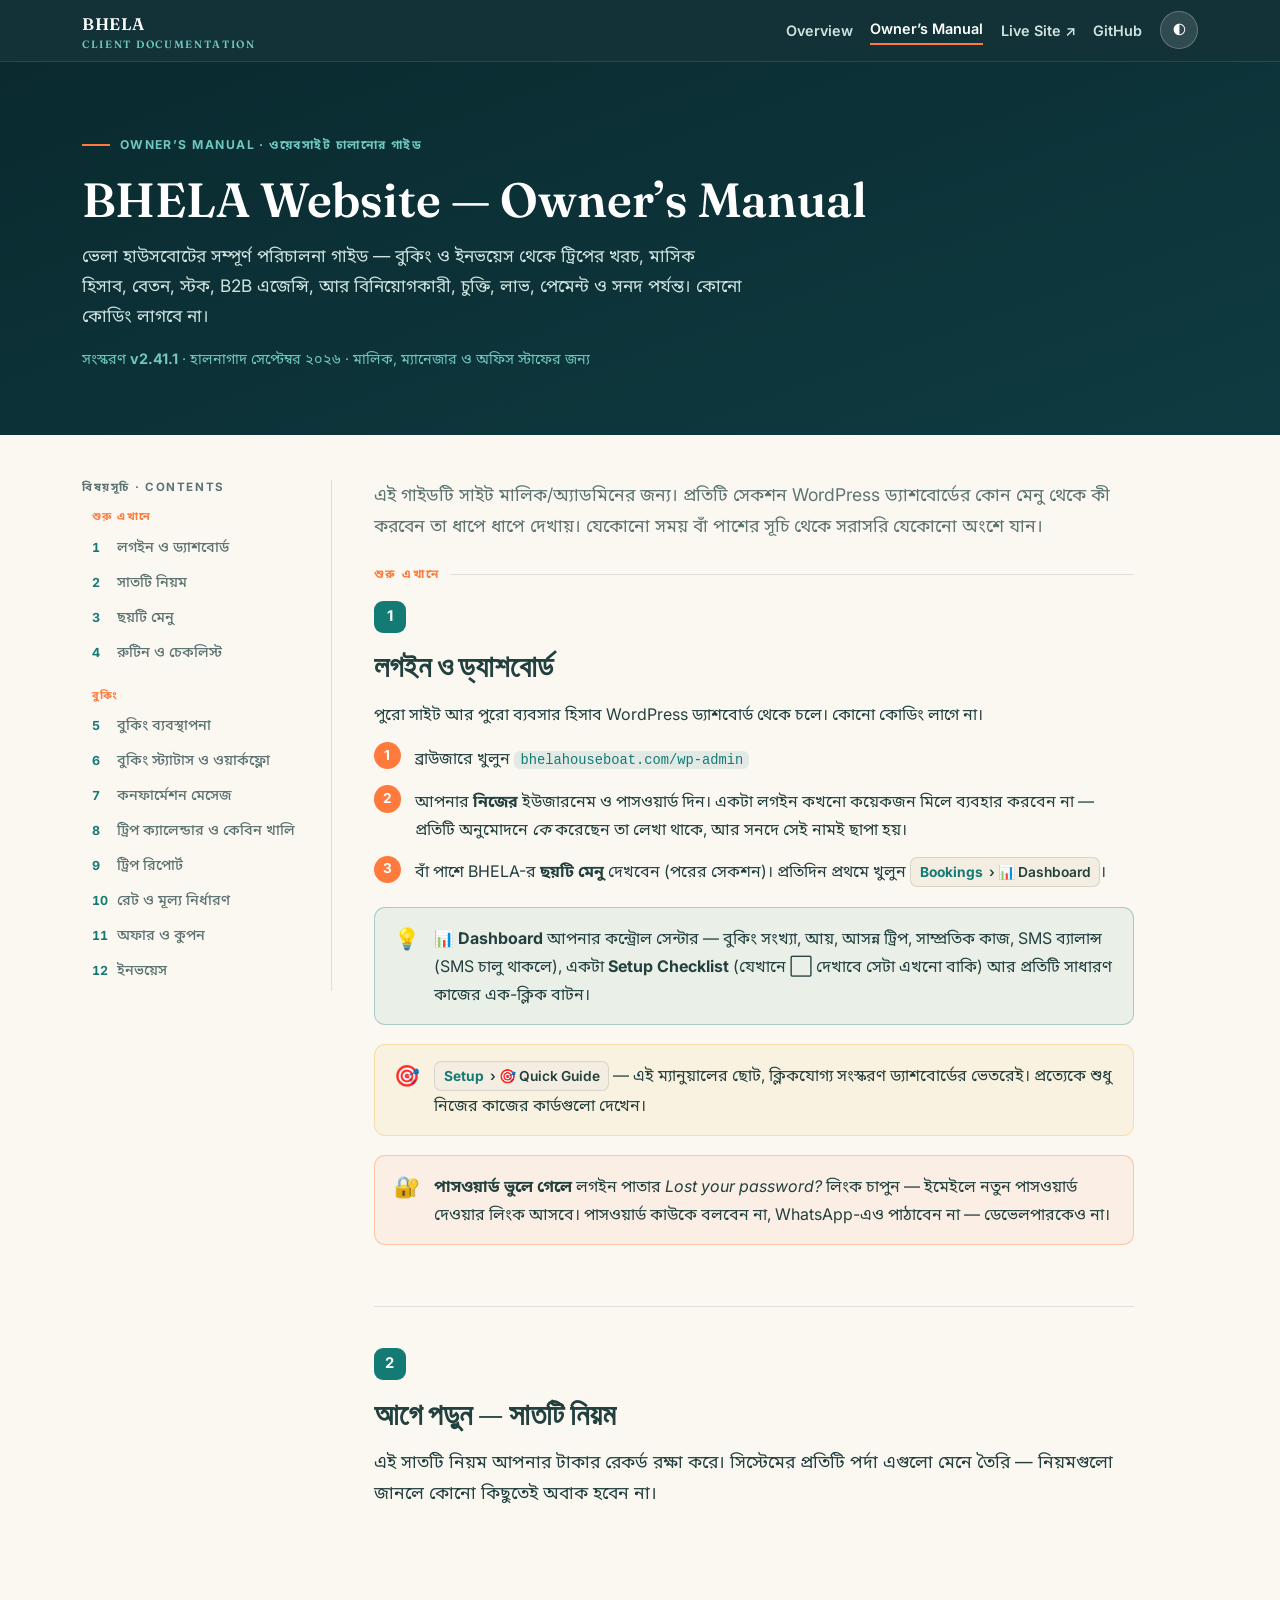
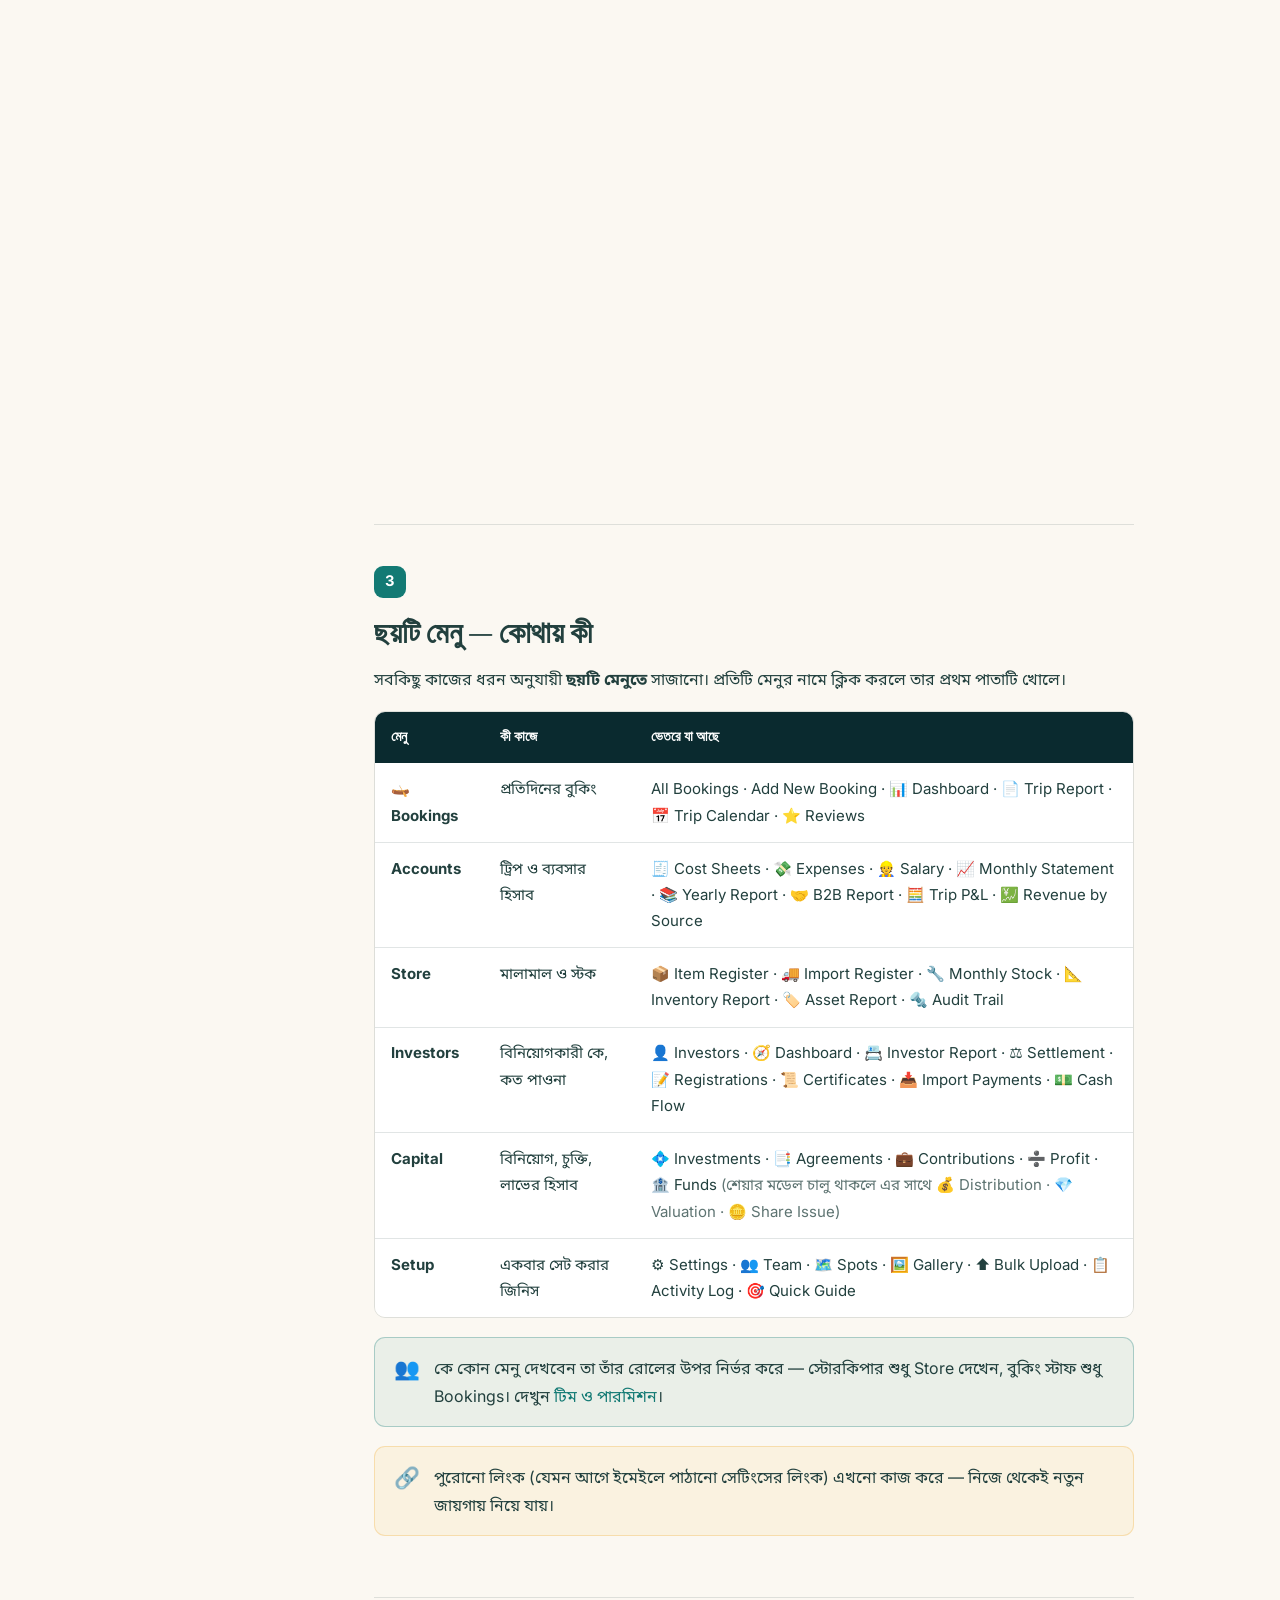
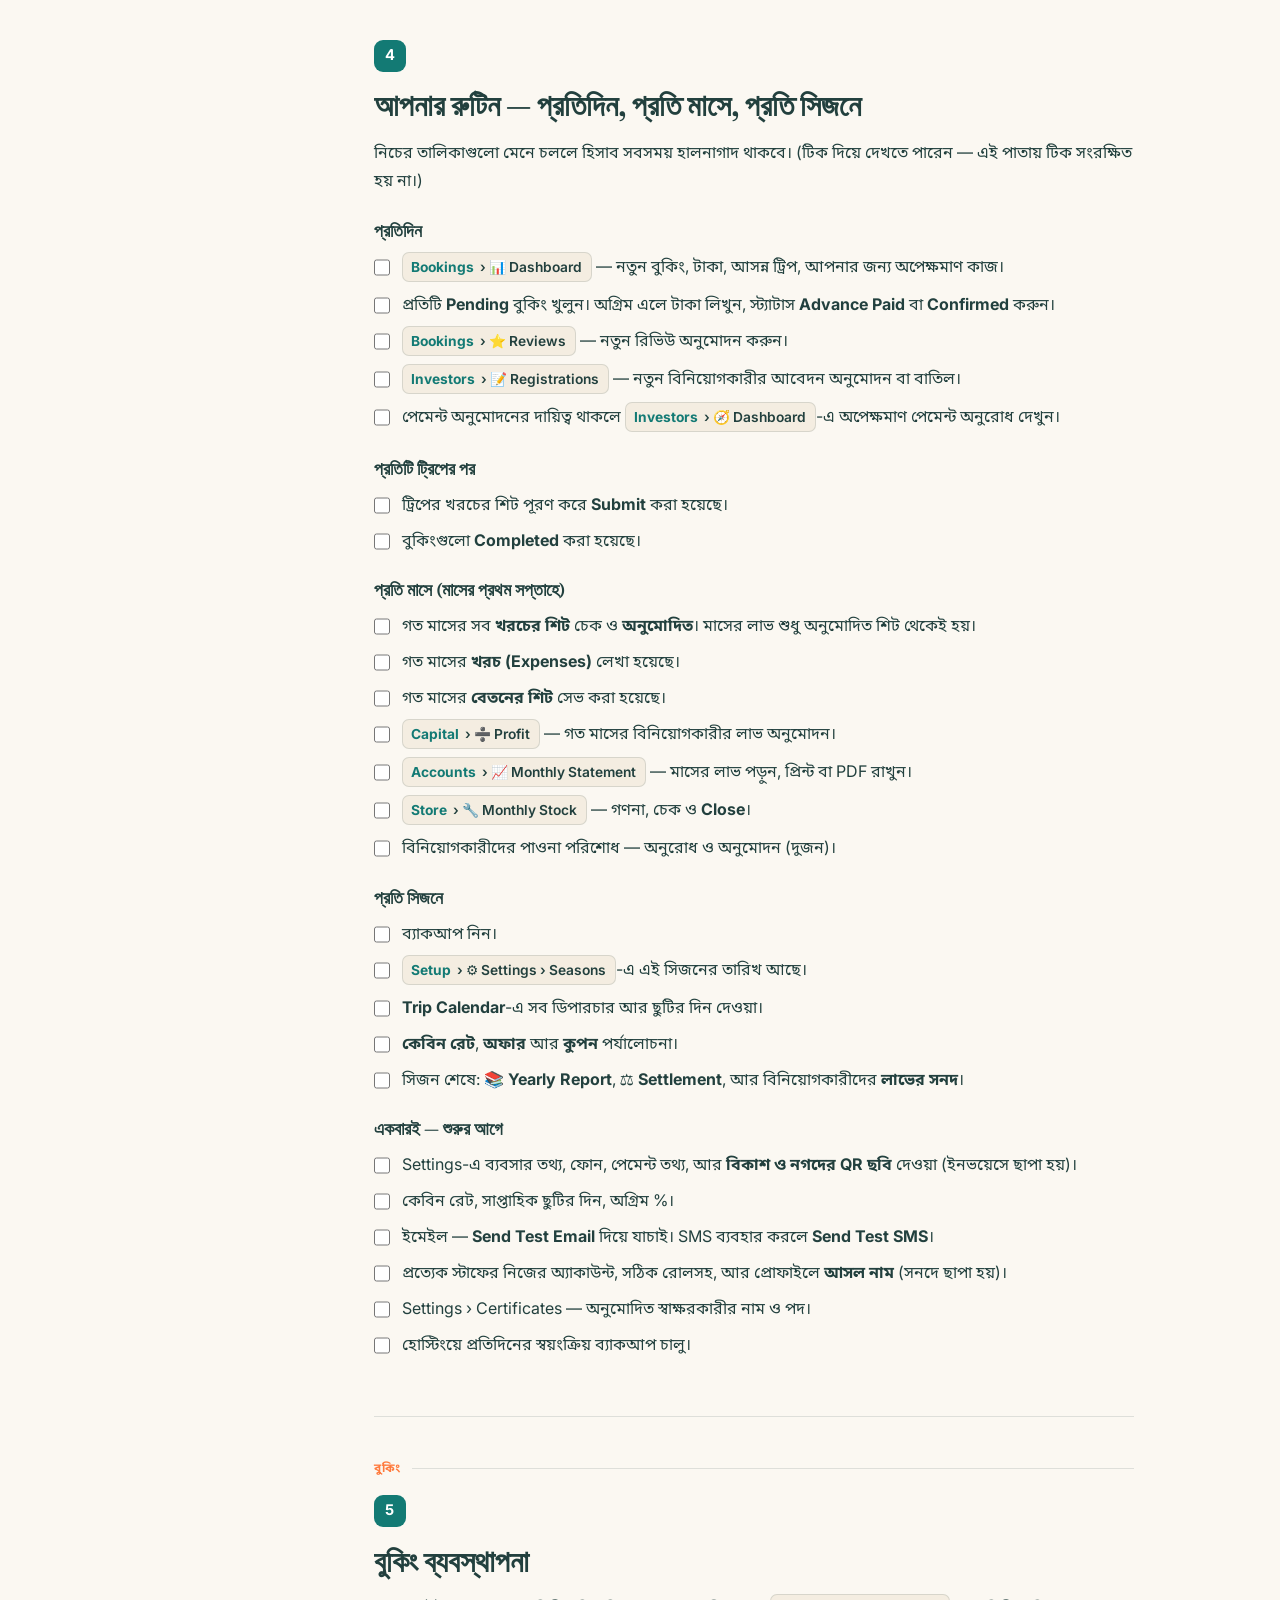
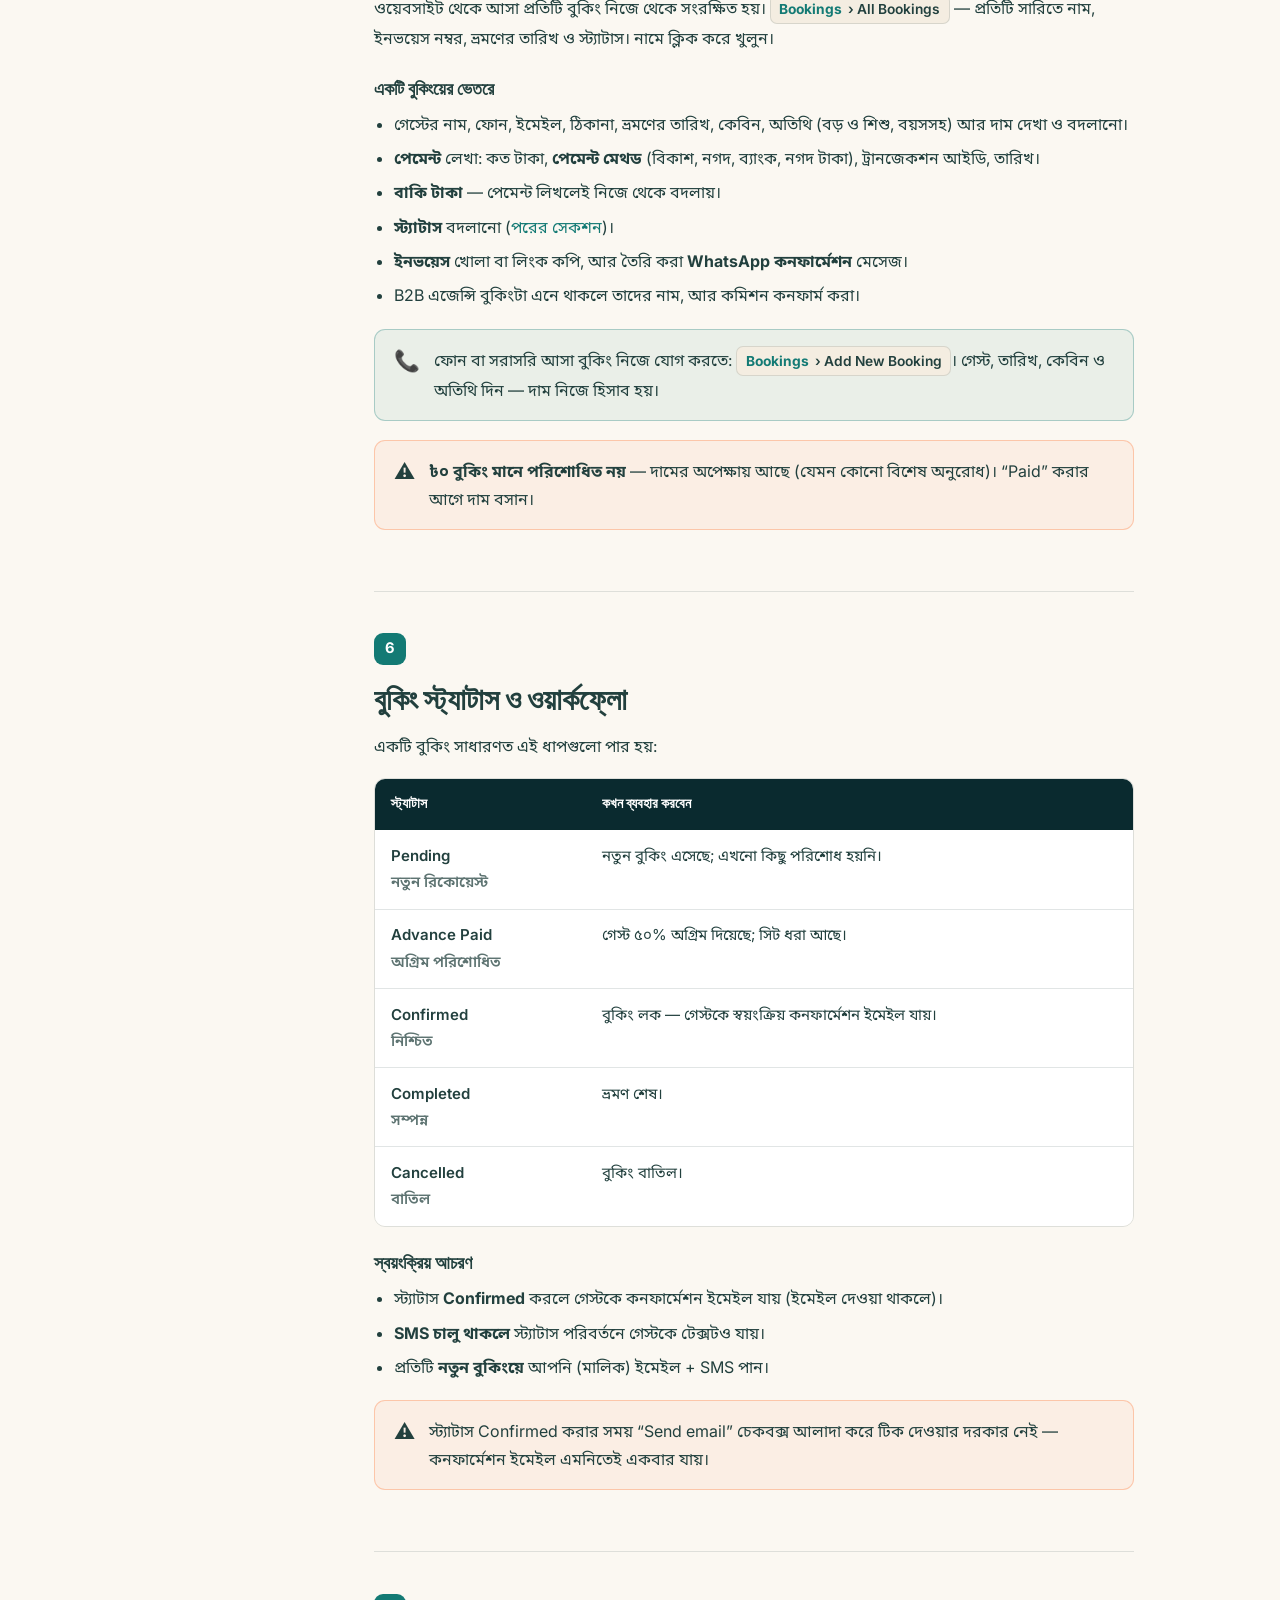
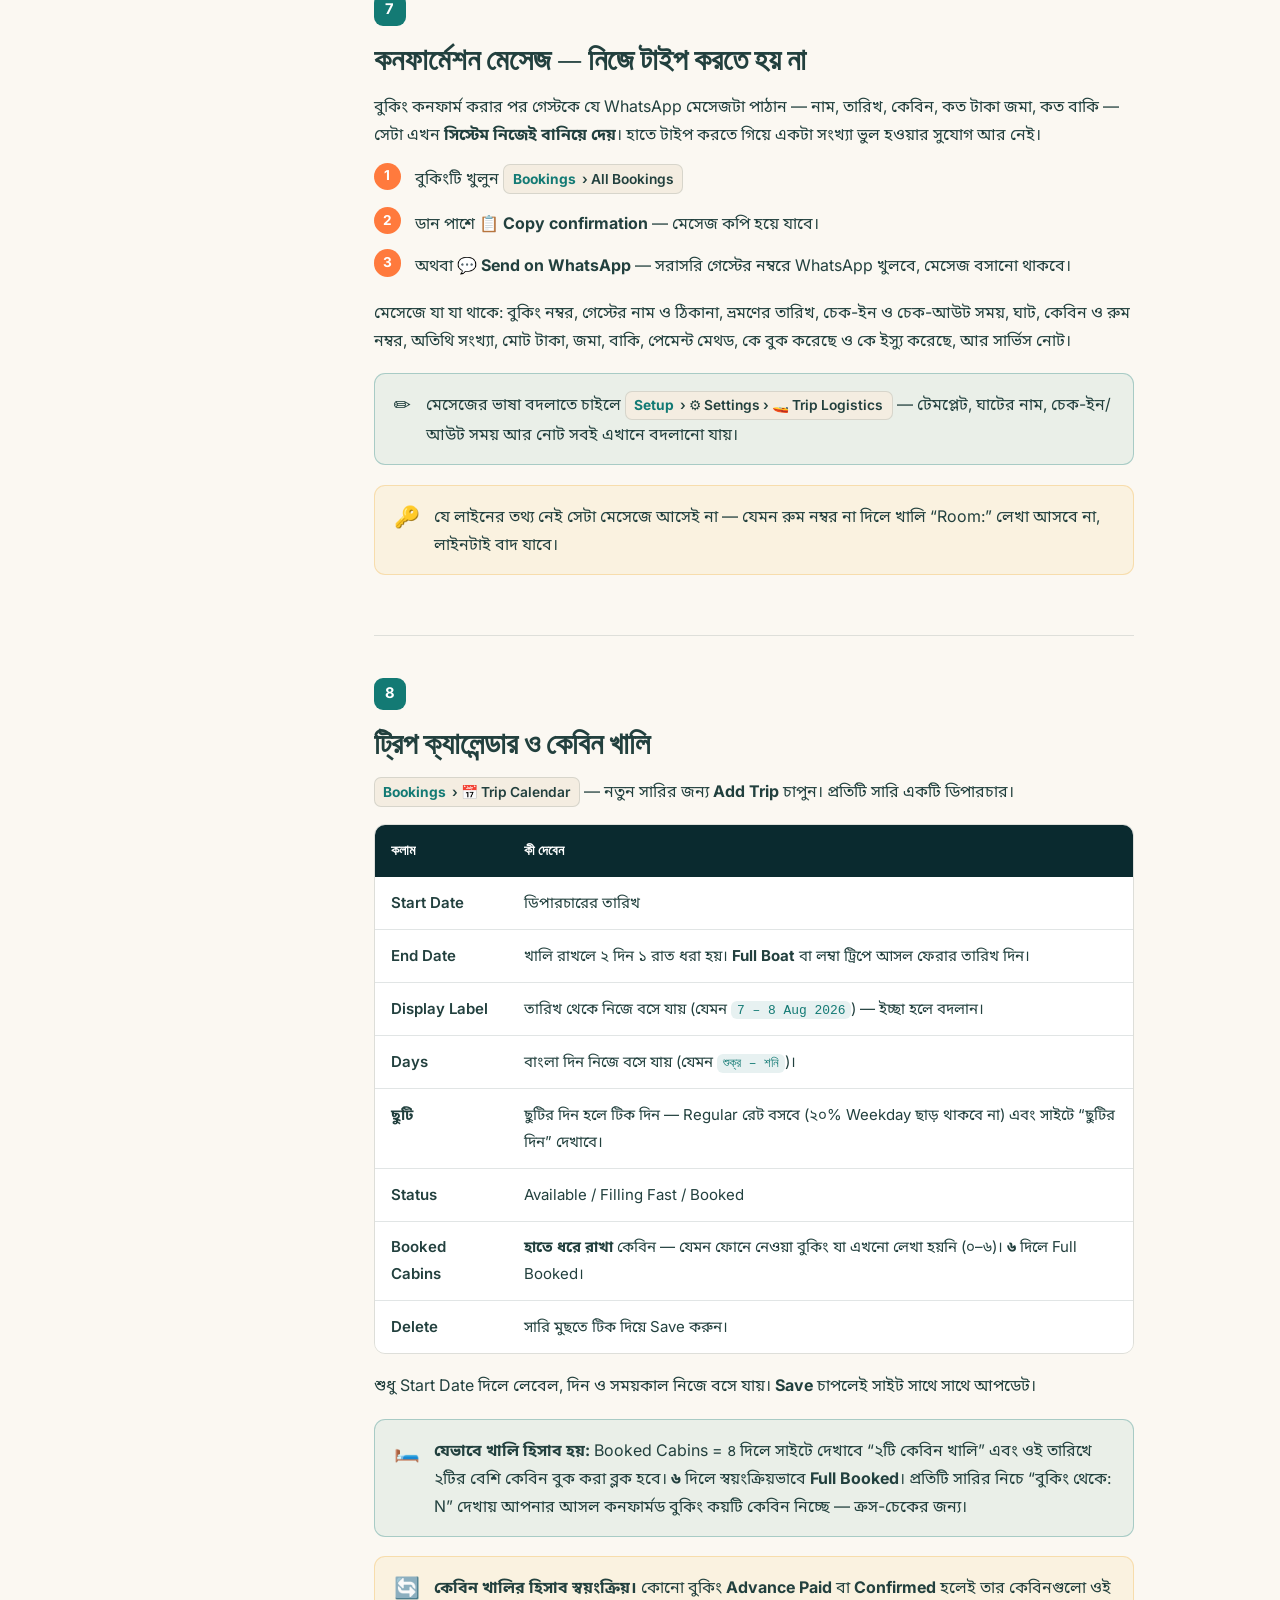
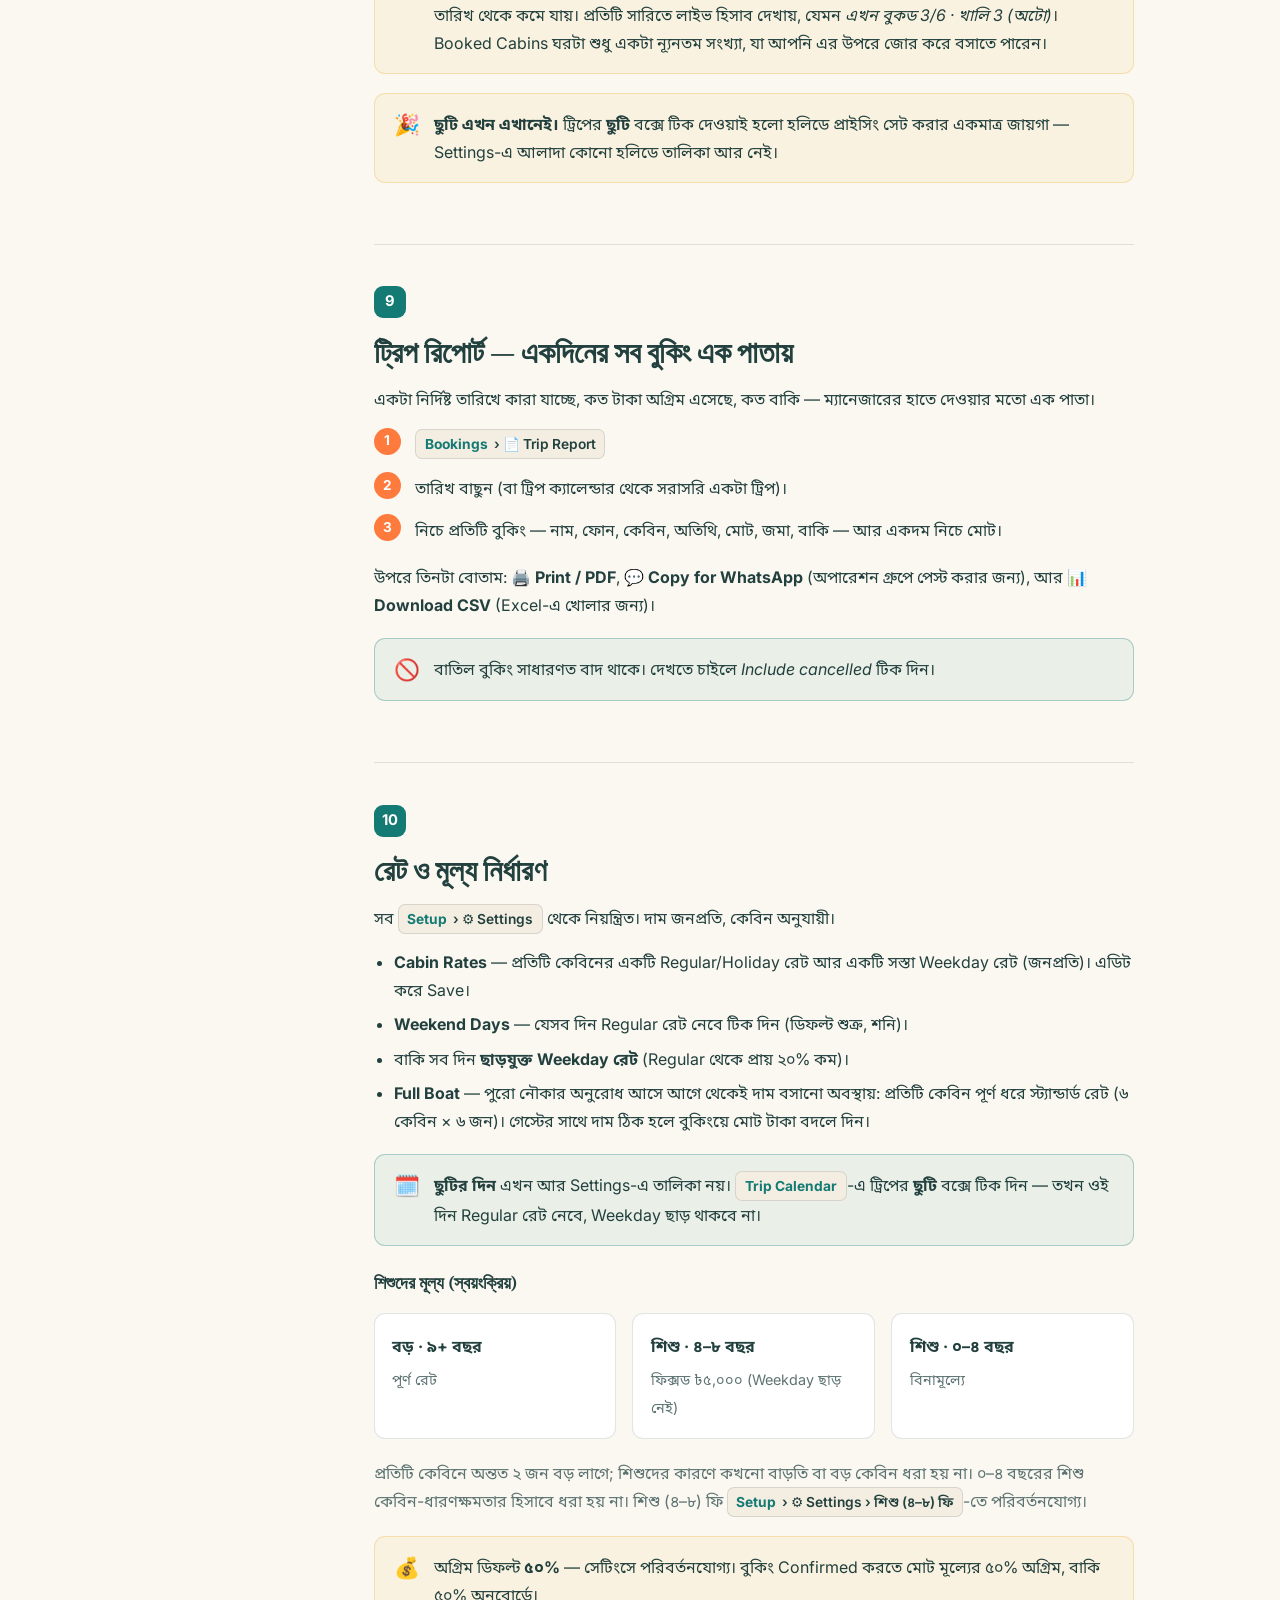
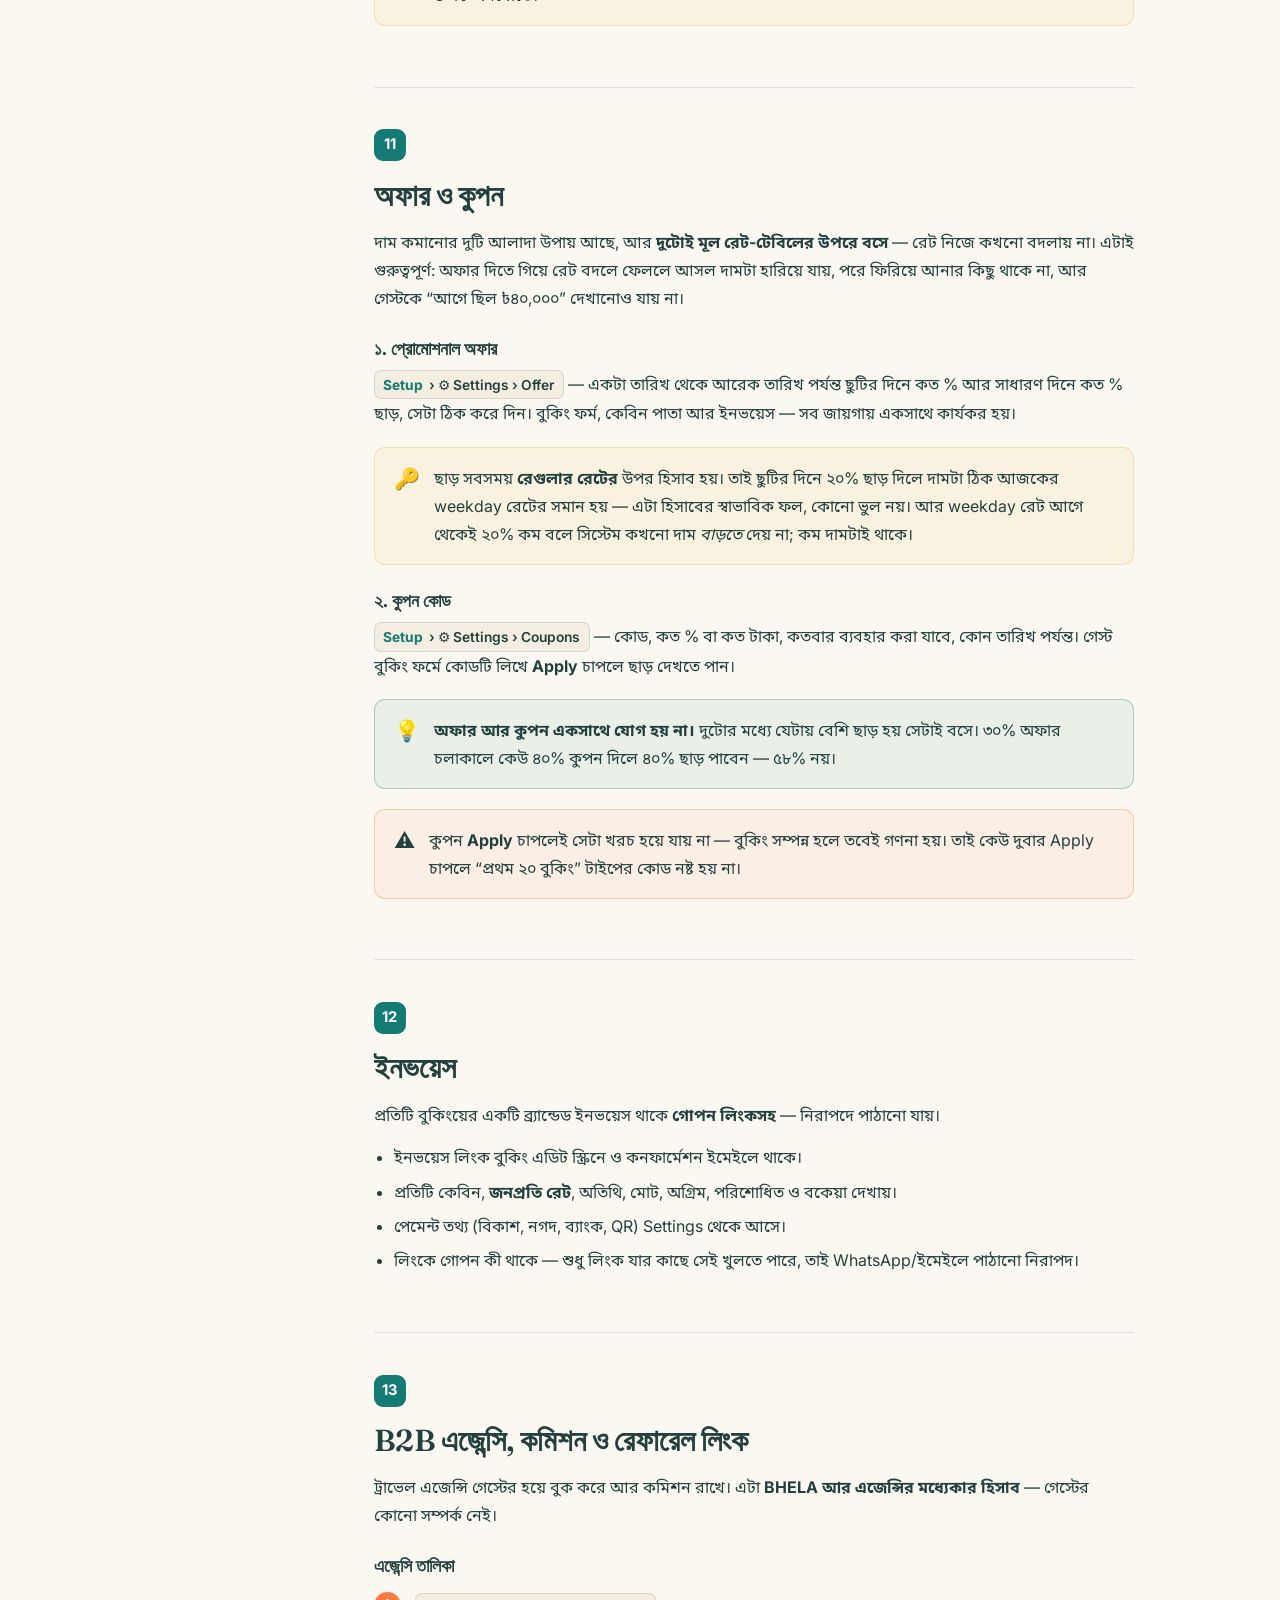
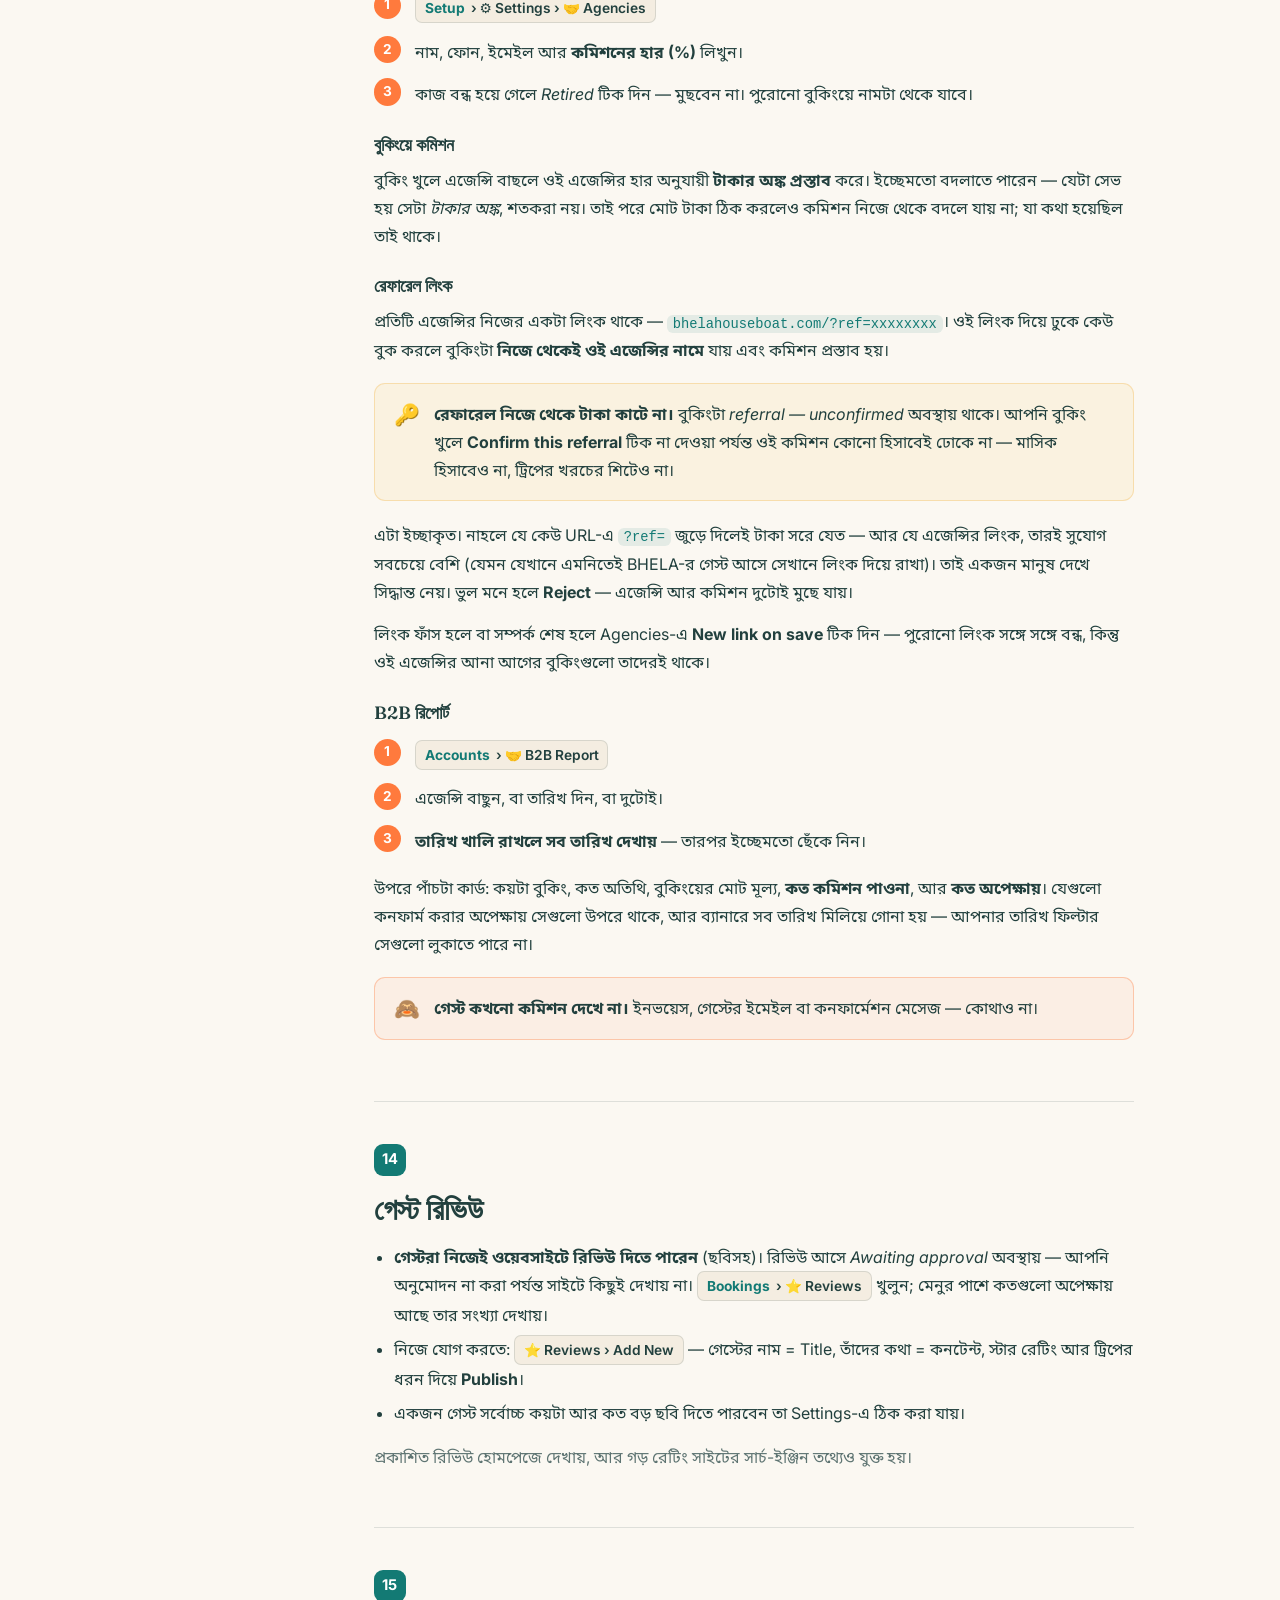
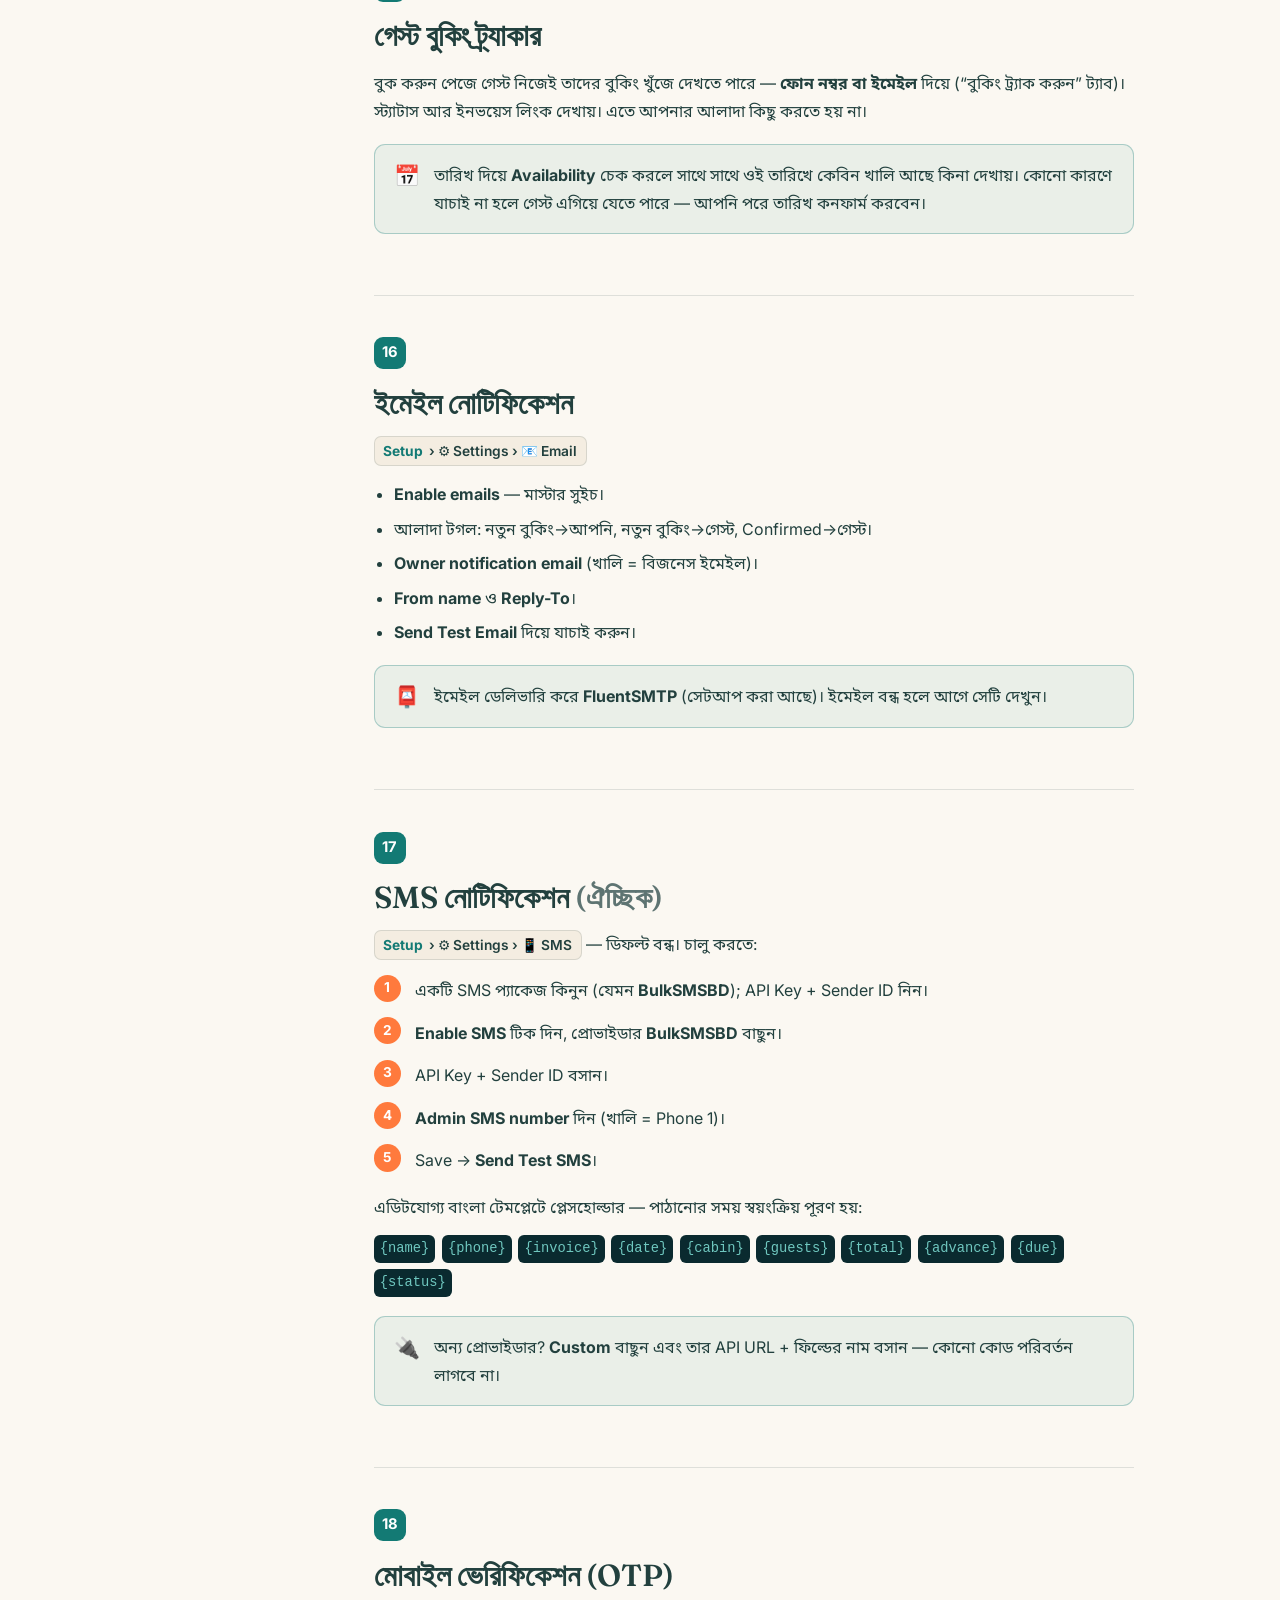
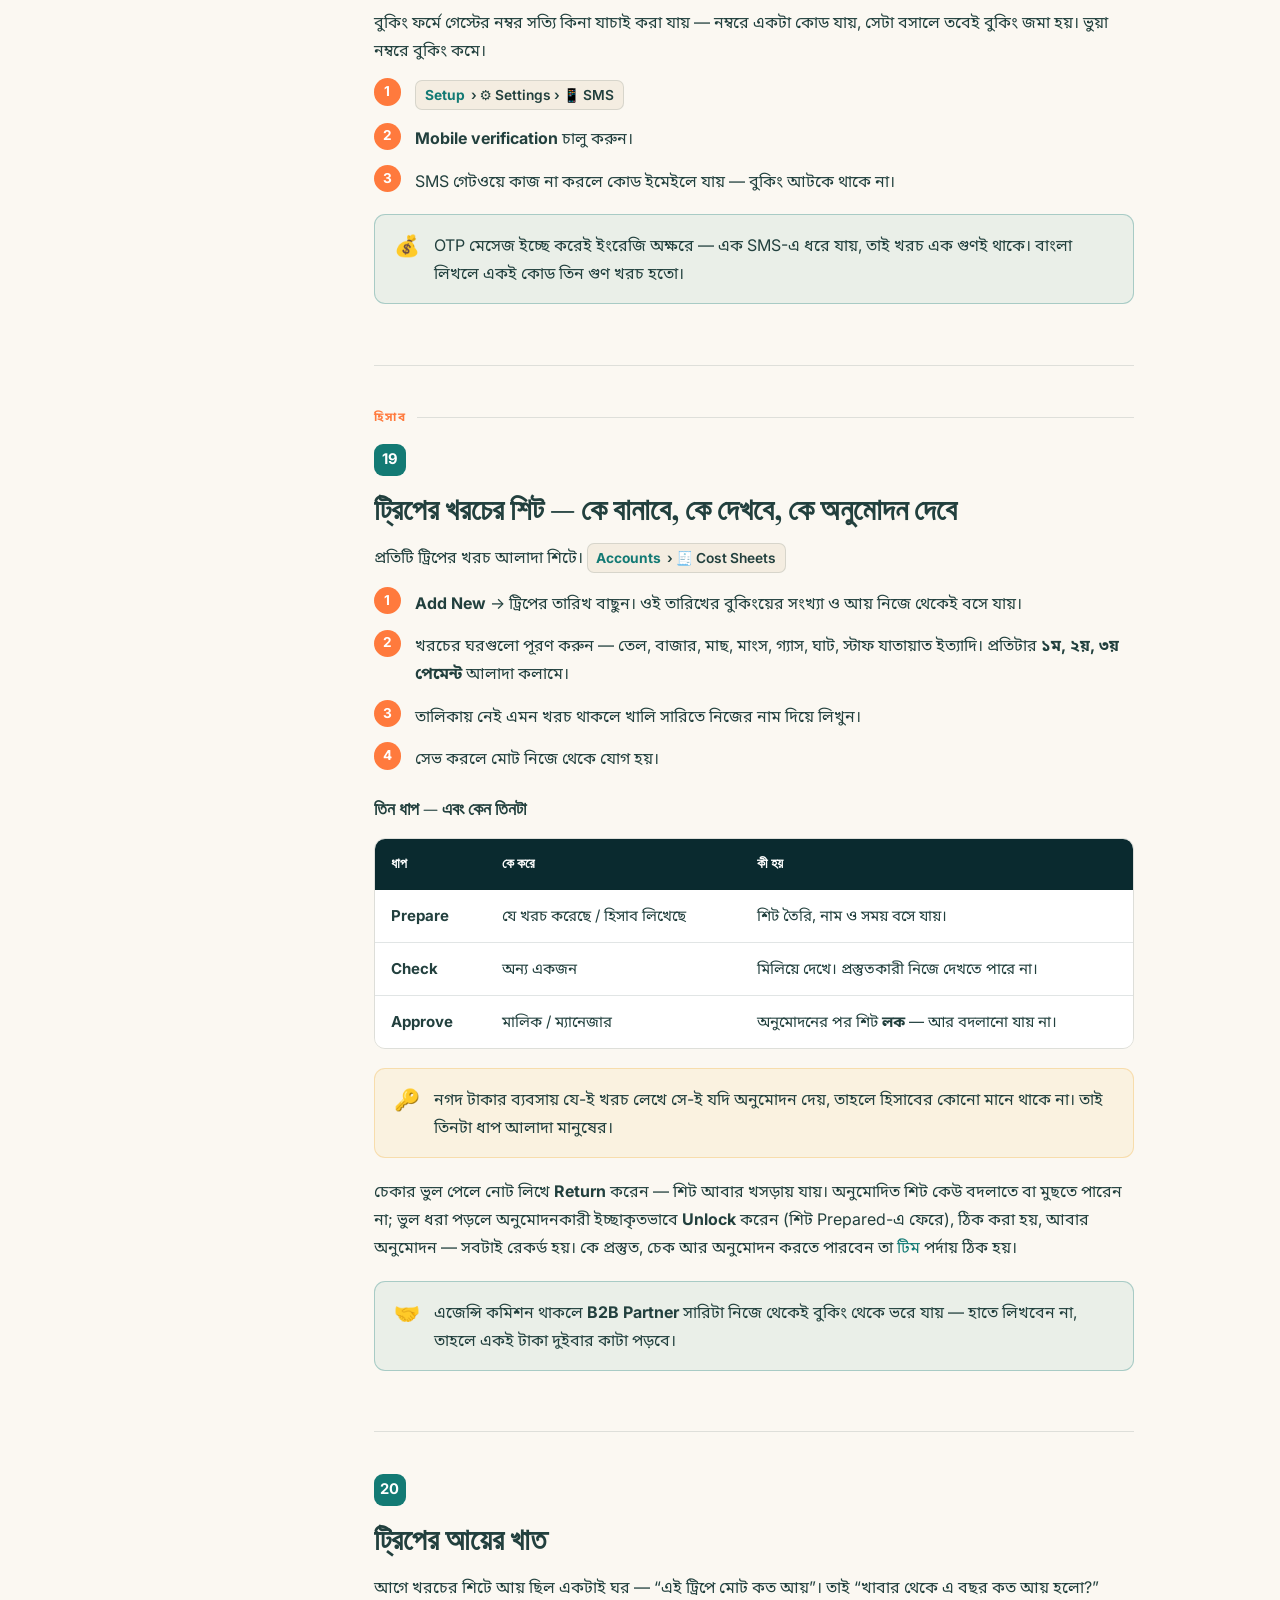
==== commit e456eebc: "docs: the client manual covers v2.41.1 end to end The Bangla owner's manual grows from 36 to 48 sect" ====
--- a/manual.html
+++ b/manual.html
@@ -4,7 +4,7 @@
 <meta charset="utf-8">
 <meta name="viewport" content="width=device-width, initial-scale=1">
 <title>Owner’s Manual — BHELA – The Haor Exclusive</title>
-<meta name="description" content="Complete owner's manual for the BHELA houseboat website — bookings, invoices, rates, offers and coupons, availability, trip costing and income heads, monthly accounts, seasons, payroll, stock, B2B partners, investors, profit distribution, business valuation and share issues, the investor portal and self-registration, email/SMS and settings. Plain-language, Bangla-friendly.">
+<meta name="description" content="BHELA হাউসবোটের সম্পূর্ণ বাংলা ব্যবহার-নির্দেশিকা (v2.41.1): বুকিং, রেট, অফার ও কুপন, ইনভয়েস, B2B এজেন্সি, ট্রিপের খরচ ও আয়, মাসিক ও বার্ষিক হিসাব, বেতন, স্টক, বিনিয়োগকারী, চুক্তি ও বিনিয়োগ, লাভ অনুমোদন, দুই-স্বাক্ষরে পেমেন্ট, সনদ ও যাচাই, পোর্টাল, সেটিংস, টিম, ব্যাকআপ ও সমস্যা সমাধান।">
 <link rel="preconnect" href="https://fonts.googleapis.com">
 <link rel="preconnect" href="https://fonts.gstatic.com" crossorigin>
 <link href="https://fonts.googleapis.com/css2?family=Fraunces:opsz,wght@9..144,500;9..144,600;9..144,700&family=Inter:wght@400;500;600;700&family=Noto+Sans+Bengali:wght@400;500;600;700&display=swap" rel="stylesheet">
@@ -170,6 +170,22 @@
   .callout{padding:.9rem 1rem}
   .path{white-space:normal}
 }
+
+/* v2.41.1 additions: grouped TOC, part labels, checklists, version line */
+.toc li.part{counter-increment:none;font-size:.68rem;letter-spacing:.14em;text-transform:uppercase;
+  color:var(--cta);font-weight:700;margin:1.1rem 0 .25rem;padding-left:.6rem;break-after:avoid}
+.toc li.part:first-child{margin-top:0}
+.part-label{font-size:.74rem;letter-spacing:.16em;text-transform:uppercase;font-weight:700;
+  color:var(--cta);margin:0 0 1rem;display:flex;align-items:center;gap:.6rem}
+.part-label::after{content:"";flex:1;height:1px;background:var(--line)}
+.sec ul.check{list-style:none;margin-left:0}
+.check li{margin-bottom:.5rem}
+.check label{display:flex;gap:.7rem;align-items:flex-start;cursor:pointer}
+.check input{margin-top:.45rem;width:1.05rem;height:1.05rem;accent-color:var(--primary);flex:0 0 auto}
+.doc-hero p.ver{margin-top:.9rem;font-size:.9rem;color:var(--aqua)}
+.sec h3 .path{font-size:.8rem;vertical-align:middle}
+/* the topbar's padding shorthand was zeroing .wrap's side gutter */
+.topbar__in{padding-inline:clamp(1.1rem,4vw,2rem)}
 </style>
 </head>
 <body>
@@ -190,7 +206,8 @@
   <div class="wrap">
     <span class="eyebrow">Owner’s Manual · ওয়েবসাইট চালানোর গাইড</span>
     <h1>BHELA Website — Owner’s Manual</h1>
-    <p>ভেলা হাউসবোটের সম্পূর্ণ পরিচালনা গাইড — বুকিং ও ইনভয়স থেকে শুরু করে ট্রিপের খরচ, মাসিক হিসাব, বেতন, স্টক আর B2B এজেন্সি পর্যন্ত। কোনো কোডিং লাগবে না।</p>
+    <p>ভেলা হাউসবোটের সম্পূর্ণ পরিচালনা গাইড — বুকিং ও ইনভয়েস থেকে ট্রিপের খরচ, মাসিক হিসাব, বেতন, স্টক, B2B এজেন্সি, আর বিনিয়োগকারী, চুক্তি, লাভ, পেমেন্ট ও সনদ পর্যন্ত। কোনো কোডিং লাগবে না।</p>
+    <p class="ver">সংস্করণ <strong>v2.41.1</strong> · হালনাগাদ সেপ্টেম্বর ২০২৬ · মালিক, ম্যানেজার ও অফিস স্টাফের জন্য</p>
   </div>
 </header>
 
@@ -199,9 +216,12 @@
   <aside class="toc">
     <h4>বিষয়সূচি · Contents</h4>
     <ol>
-      
+      <li class="part">শুরু এখানে</li>
       <li><a href="#login">লগইন ও ড্যাশবোর্ড</a></li>
-      <li><a href="#menus">পাঁচটি মেনু — কোথায় কী</a></li>
+      <li><a href="#rules">সাতটি নিয়ম</a></li>
+      <li><a href="#menus">ছয়টি মেনু</a></li>
+      <li><a href="#routine">রুটিন ও চেকলিস্ট</a></li>
+      <li class="part">বুকিং</li>
       <li><a href="#bookings">বুকিং ব্যবস্থাপনা</a></li>
       <li><a href="#status">বুকিং স্ট্যাটাস ও ওয়ার্কফ্লো</a></li>
       <li><a href="#confirm">কনফার্মেশন মেসেজ</a></li>
@@ -211,31 +231,47 @@
       <li><a href="#discounts">অফার ও কুপন</a></li>
       <li><a href="#invoice">ইনভয়েস</a></li>
       <li><a href="#b2b">B2B এজেন্সি ও কমিশন</a></li>
+      <li><a href="#reviews">গেস্ট রিভিউ</a></li>
+      <li><a href="#tracker">গেস্ট বুকিং ট্র্যাকার</a></li>
       <li><a href="#email">ইমেইল নোটিফিকেশন</a></li>
       <li><a href="#sms">SMS নোটিফিকেশন</a></li>
       <li><a href="#otp">মোবাইল ভেরিফিকেশন (OTP)</a></li>
+      <li class="part">হিসাব</li>
       <li><a href="#costs">ট্রিপের খরচের শিট</a></li>
       <li><a href="#income">ট্রিপের আয়ের খাত</a></li>
       <li><a href="#expenses">খরচ (Expenses)</a></li>
       <li><a href="#salary">বেতন</a></li>
       <li><a href="#statement">মাসিক ও বার্ষিক হিসাব</a></li>
       <li><a href="#seasons">সিজন</a></li>
-      <li><a href="#investors">বিনিয়োগকারী ও শেয়ার</a></li>
-      <li><a href="#funds">রিজার্ভ, ফান্ড ও ক্যাশ ফ্লো</a></li>
-      <li><a href="#valuation">মূল্যায়ন ও নতুন বিনিয়োগকারী</a></li>
+      <li class="part">স্টোর</li>
+      <li><a href="#store">স্টোর — মালামাল ও স্টক</a></li>
+      <li class="part">বিনিয়োগকারী ও মূলধন</li>
+      <li><a href="#invmodel">দুটি বিনিয়োগ মডেল</a></li>
+      <li><a href="#investors">বিনিয়োগকারীর রেকর্ড</a></li>
+      <li><a href="#investments">চুক্তি ও বিনিয়োগ</a></li>
+      <li><a href="#profit">লাভ অনুমোদন</a></li>
+      <li><a href="#payments">টাকা দেওয়া — দুজন</a></li>
+      <li><a href="#certificates">সনদ ও যাচাই</a></li>
+      <li><a href="#documents">রসিদ ও বিবরণী</a></li>
       <li><a href="#portal">বিনিয়োগকারীর পোর্টাল</a></li>
       <li><a href="#signup">বিনিয়োগকারী নিবন্ধন</a></li>
-      <li><a href="#store">স্টোর — মালামাল ও স্টক</a></li>
+      <li><a href="#settlement">সেটেলমেন্ট ও ক্যাশ ফ্লো</a></li>
+      <li><a href="#sharemodel">শেয়ার মডেলের পর্দা</a></li>
+      <li class="part">ওয়েবসাইট</li>
+      <li><a href="#pages">ওয়েবসাইটের পাতা</a></li>
+      <li><a href="#customize">সাইটের লেখা ও ছবি</a></li>
+      <li><a href="#tracking">অ্যানালিটিক্স ও ট্র্যাকিং</a></li>
+      <li><a href="#gallery">গ্যালারির ছবি</a></li>
+      <li><a href="#blog">ব্লগ — হাওর জার্নাল</a></li>
+      <li class="part">সেটআপ</li>
+      <li><a href="#settings">সেটিংস — প্রতিটি অংশ</a></li>
       <li><a href="#team">টিম ও পারমিশন</a></li>
-      <li><a href="#reviews">গেস্ট রিভিউ</a></li>
-      <li><a href="#blog">ব্লগ — হাওর জার্নাল</a></li>
-      <li><a href="#tracking">অ্যানালিটিক্স ও ট্র্যাকিং</a></li>
-      <li><a href="#customize">সাইটের লেখা ও ছবি</a></li>
-      <li><a href="#tracker">গেস্ট বুকিং ট্র্যাকার</a></li>
-      <li><a href="#gallery">গ্যালারির ছবি</a></li>
-      <li><a href="#activity">অ্যাক্টিভিটি লগ</a></li>
+      <li><a href="#activity">লগ ও অডিট ট্রেইল</a></li>
+      <li class="part">নিরাপদ রাখা</li>
+      <li><a href="#backup">ব্যাকআপ ও আপডেট</a></li>
       <li><a href="#troubleshoot">সমস্যা সমাধান</a></li>
-      <li><a href="#safe">নিরাপদ vs ডেভেলপার</a></li>
+      <li><a href="#safe">নিজে বনাম ডেভেলপার</a></li>
+      <li><a href="#glossary">শব্দকোষ</a></li>
     </ol>
   </aside>
 
@@ -244,71 +280,121 @@
 
     <p class="lead">এই গাইডটি সাইট মালিক/অ্যাডমিনের জন্য। প্রতিটি সেকশন WordPress ড্যাশবোর্ডের কোন মেনু থেকে কী করবেন তা ধাপে ধাপে দেখায়। যেকোনো সময় বাঁ পাশের সূচি থেকে সরাসরি যেকোনো অংশে যান।</p>
 
+    <p class="part-label">শুরু এখানে</p>
     <section class="sec" id="login">
       <span class="sec__num">1</span>
       <h2>লগইন ও ড্যাশবোর্ড</h2>
-      <p>পুরো সাইট WordPress ড্যাশবোর্ড থেকে নিয়ন্ত্রিত হয়।</p>
+      <p>পুরো সাইট আর পুরো ব্যবসার হিসাব WordPress ড্যাশবোর্ড থেকে চলে। কোনো কোডিং লাগে না।</p>
       <ol class="steps">
         <li>ব্রাউজারে খুলুন <code>bhelahouseboat.com/wp-admin</code></li>
-        <li>আপনার <strong>ইউজারনেম ও পাসওয়ার্ড</strong> দিন (গোপন রাখুন)।</li>
-        <li>বাঁ পাশের মেনুতে সব অপশন পাবেন। সবচেয়ে বেশি ব্যবহার করবেন <span class="path">🛶 <b>Bookings</b></span> মেনু।</li>
-      </ol>
-      <div class="callout callout--tip"><span class="ic">💡</span><p><strong>Bookings</strong> মেনুর প্রথম আইটেম <strong>📊 Dashboard</strong> আপনার কন্ট্রোল সেন্টার — বুকিং সংখ্যা, আয়, আসন্ন ট্রিপ, সাম্প্রতিক কাজ, সেটআপ চেকলিস্ট আর প্রতিটি কাজের এক-ক্লিক বাটন। প্রতিদিন এটি আগে খুলুন। ট্রিপ ক্যালেন্ডার, গ্যালারি, রিভিউ, সেটিংস আর গাইড সব একই মেনুতে।</p></div>
-    </section>
+        <li>আপনার <strong>নিজের</strong> ইউজারনেম ও পাসওয়ার্ড দিন। একটা লগইন কখনো কয়েকজন মিলে ব্যবহার করবেন না — প্রতিটি অনুমোদনে <em>কে</em> করেছেন তা লেখা থাকে, আর সনদে সেই নামই ছাপা হয়।</li>
+        <li>বাঁ পাশে BHELA-র <strong>ছয়টি মেনু</strong> দেখবেন (পরের সেকশন)। প্রতিদিন প্রথমে খুলুন <span class="path"><b>Bookings</b> › 📊 Dashboard</span>।</li>
+      </ol>
+      <div class="callout callout--tip"><span class="ic">💡</span><p><strong>📊 Dashboard</strong> আপনার কন্ট্রোল সেন্টার — বুকিং সংখ্যা, আয়, আসন্ন ট্রিপ, সাম্প্রতিক কাজ, SMS ব্যালান্স (SMS চালু থাকলে), একটা <strong>Setup Checklist</strong> (যেখানে ⬜ দেখাবে সেটা এখনো বাকি) আর প্রতিটি সাধারণ কাজের এক-ক্লিক বাটন।</p></div>
+      <div class="callout callout--key"><span class="ic">🎯</span><p><span class="path"><b>Setup</b> › 🎯 Quick Guide</span> — এই ম্যানুয়ালের ছোট, ক্লিকযোগ্য সংস্করণ ড্যাশবোর্ডের ভেতরেই। প্রত্যেকে শুধু নিজের কাজের কার্ডগুলো দেখেন।</p></div>
+      <div class="callout callout--warn"><span class="ic">🔐</span><p><strong>পাসওয়ার্ড ভুলে গেলে</strong> লগইন পাতার <em>Lost your password?</em> লিংক চাপুন — ইমেইলে নতুন পাসওয়ার্ড দেওয়ার লিংক আসবে। পাসওয়ার্ড কাউকে বলবেন না, WhatsApp-এও পাঠাবেন না — ডেভেলপারকেও না।</p></div>
+    </section>
+
+    <section class="sec" id="rules">
+      <span class="sec__num">2</span>
+      <h2>আগে পড়ুন — সাতটি নিয়ম</h2>
+      <p class="lead">এই সাতটি নিয়ম আপনার টাকার রেকর্ড রক্ষা করে। সিস্টেমের প্রতিটি পর্দা এগুলো মেনে তৈরি — নিয়মগুলো জানলে কোনো কিছুতেই অবাক হবেন না।</p>
+      <ol class="steps">
+        <li><strong>টাকার রেকর্ড কখনো মোছা হয় না — উল্টো এন্ট্রি (Reverse) দেওয়া হয়।</strong> ভুল পেমেন্ট, ভুল লাভ বা ভুল ফান্ড এন্ট্রি ঠিক করতে <strong>Reverse</strong> বাটন একটা বিপরীত এন্ট্রি লেখে আর দুটোই রেখে দেয়। ব্যালেন্স ঠিক হয়ে যায়, আর এক বছর পরেও যে কেউ দেখতে পারে কী হয়েছিল, কেন। মুছে ফেলার বাটন ইচ্ছা করেই নেই।</li>
+        <li><strong>কেউ অনুমোদন না করা পর্যন্ত কিছুই পাওনা হয় না।</strong> হিসাব করা লাভ শুধু একটা হিসাব। <span class="path">➗ Profit</span> পর্দায় একজন মানুষ অনুমোদন দিলে তবেই সেটা বিনিয়োগকারীর পাওনা হয়।</li>
+        <li><strong>BHELA থেকে টাকা বেরোতে দুজন আলাদা মানুষ লাগে।</strong> একজন পেমেন্টের অনুরোধ করেন, আরেকজন অনুমোদন করেন। একই মানুষ দুটো করতে চাইলে সিস্টেম মানে না — মালিক হলেও না।</li>
+        <li><strong>অনুমোদিত ও বন্ধ জিনিস লক থাকে।</strong> অনুমোদিত খরচের শিট, বন্ধ করা স্টকের মাস, সক্রিয় বিনিয়োগ, ইস্যু করা সনদ — সংখ্যা বদলানো যায় না। ঠিক করতে হলে খুলুন (কারণ লিখে) অথবা নতুন সংস্করণ ইস্যু করুন।</li>
+        <li><strong>সনদ একটা স্থির ছবির মতো।</strong> ইস্যু করার মুহূর্তে এর সংখ্যা আর স্বাক্ষর চিরকালের জন্য জমা হয়ে যায়। পরে কোনো সংখ্যা বদলালে নতুন সংস্করণ (V2) ইস্যু করুন — পুরোনোটা খোলা যায়, কিন্তু পরিষ্কার লেখা থাকে যে সেটা প্রতিস্থাপিত।</li>
+        <li><strong>আপনি যা বদলান সব রেকর্ড হয়।</strong> <span class="path">📋 Activity Log</span> বলে “ইমেইল/SMS গেল কি না”, আর <span class="path">🔩 Audit Trail</span> বলে “কে কোন সংখ্যা, কত থেকে কত করেছে, কেন”। অডিট ট্রেইল কেউ মুছতে পারে না।</li>
+        <li><strong>বড় কিছুর আগে ব্যাকআপ নিন</strong> — প্লাগইন বা থিম আপডেটের আগে, নতুন সিজনের আগে, বিনিয়োগ মডেল বদলানোর আগে। দেখুন <a href="#backup">ব্যাকআপ, আপডেট ও নিরাপত্তা</a>।</li>
+      </ol>
+    </section>
+
     <section class="sec" id="menus">
-      <span class="sec__num">2</span>
-      <h2>পাঁচটি মেনু — কোথায় কী</h2>
-      <p>আগে সবকিছু একটাই <b>Bookings</b> মেনুতে ছিল — ২২টা সারি, বুকিং থেকে শুরু করে স্টক আর অডিট পর্যন্ত। এখন কাজের ধরন অনুযায়ী <strong>পাঁচটি আলাদা মেনু</strong>:</p>
+      <span class="sec__num">3</span>
+      <h2>ছয়টি মেনু — কোথায় কী</h2>
+      <p>সবকিছু কাজের ধরন অনুযায়ী <strong>ছয়টি মেনুতে</strong> সাজানো। প্রতিটি মেনুর নামে ক্লিক করলে তার প্রথম পাতাটি খোলে।</p>
       <div class="tbl-scroll"><table>
         <thead><tr><th>মেনু</th><th>কী কাজে</th><th>ভেতরে যা আছে</th></tr></thead>
         <tbody>
-          <tr>
-            <td><strong>🛶 Bookings</strong></td>
-            <td>প্রতিদিনের বুকিং</td>
-            <td>All Bookings · Add New · 📊 Dashboard · 📄 Trip Report · 📅 Trip Calendar · ⭐ Reviews</td>
-          </tr>
-          <tr>
-            <td><strong>Accounts</strong></td>
-            <td>টাকা-পয়সার হিসাব</td>
-            <td>🧾 Cost Sheets · 💸 Expenses · 👷 Salary · 📈 Monthly Statement · 📚 Yearly Report · 🤝 B2B Report · 🧮 Trip P&amp;L · 💹 Revenue by Source</td>
-          </tr>
-          <tr>
-            <td><strong>Store</strong></td>
-            <td>মালামাল ও স্টক</td>
-            <td>📦 Item Register · 🚚 Import Register · 🔧 Monthly Stock · 📐 Inventory Report · 🏷️ Asset Report · 🔩 Audit Trail</td>
-          </tr>
-          <tr>
-            <td><strong>👥 Investors</strong></td>
-            <td>বিনিয়োগকারী ও মালিকানা</td>
-            <td>👤 Investors · 🧭 Dashboard · 💰 Distribution · 📊 Investor Report · 📝 Registrations · 💎 Valuation · 🪙 Share Issue · 🏦 Funds · 💵 Cash Flow</td>
-          </tr>
-          <tr>
-            <td><strong>Setup</strong></td>
-            <td>একবার সেট করার জিনিস</td>
-            <td>⚙️ Settings · 👥 Team · 🗺️ Spots · 🖼️ Gallery · ⬆️ Bulk Upload · 📋 Activity Log · 🎯 Quick Guide</td>
-          </tr>
-        </tbody>
-      </table></div>
-      <div class="callout callout--key"><span class="ic">🔑</span><p><strong>সেটিংস সরে গেছে।</strong> আগে <span class="path"><b>Bookings</b> › Settings</span> ছিল, এখন <span class="path"><b>Setup</b> › ⚙️ Settings</span>। পুরোনো লিংক (যেমন ইমেইলে পাঠানো) এখনও কাজ করে — নিজে থেকেই নতুন জায়গায় নিয়ে যায়।</p></div>
-      <div class="callout callout--tip"><span class="ic">👥</span><p>কে কোন মেনু দেখবে তা নির্ভর করে তার রোলের উপর — স্টোরকিপার Accounts দেখেন না, হিসাবরক্ষক Store দেখেন না। সেকশন <b>টিম ও পারমিশন</b> দেখুন।</p></div>
-    </section>
-
+          <tr><td><strong>🛶 Bookings</strong></td><td>প্রতিদিনের বুকিং</td><td>All Bookings · Add New Booking · 📊 Dashboard · 📄 Trip Report · 📅 Trip Calendar · ⭐ Reviews</td></tr>
+          <tr><td><strong>Accounts</strong></td><td>ট্রিপ ও ব্যবসার হিসাব</td><td>🧾 Cost Sheets · 💸 Expenses · 👷 Salary · 📈 Monthly Statement · 📚 Yearly Report · 🤝 B2B Report · 🧮 Trip P&amp;L · 💹 Revenue by Source</td></tr>
+          <tr><td><strong>Store</strong></td><td>মালামাল ও স্টক</td><td>📦 Item Register · 🚚 Import Register · 🔧 Monthly Stock · 📐 Inventory Report · 🏷️ Asset Report · 🔩 Audit Trail</td></tr>
+          <tr><td><strong>Investors</strong></td><td>বিনিয়োগকারী কে, কত পাওনা</td><td>👤 Investors · 🧭 Dashboard · 📇 Investor Report · ⚖️ Settlement · 📝 Registrations · 📜 Certificates · 📥 Import Payments · 💵 Cash Flow</td></tr>
+          <tr><td><strong>Capital</strong></td><td>বিনিয়োগ, চুক্তি, লাভের হিসাব</td><td>💠 Investments · 📑 Agreements · 💼 Contributions · ➗ Profit · 🏦 Funds <span class="muted">(শেয়ার মডেল চালু থাকলে এর সাথে 💰 Distribution · 💎 Valuation · 🪙 Share Issue)</span></td></tr>
+          <tr><td><strong>Setup</strong></td><td>একবার সেট করার জিনিস</td><td>⚙️ Settings · 👥 Team · 🗺️ Spots · 🖼️ Gallery · ⬆️ Bulk Upload · 📋 Activity Log · 🎯 Quick Guide</td></tr>
+        </tbody>
+      </table></div>
+      <div class="callout callout--tip"><span class="ic">👥</span><p>কে কোন মেনু দেখবেন তা তাঁর রোলের উপর নির্ভর করে — স্টোরকিপার শুধু Store দেখেন, বুকিং স্টাফ শুধু Bookings। দেখুন <a href="#team">টিম ও পারমিশন</a>।</p></div>
+      <div class="callout callout--key"><span class="ic">🔗</span><p>পুরোনো লিংক (যেমন আগে ইমেইলে পাঠানো সেটিংসের লিংক) এখনো কাজ করে — নিজে থেকেই নতুন জায়গায় নিয়ে যায়।</p></div>
+    </section>
+
+    <section class="sec" id="routine">
+      <span class="sec__num">4</span>
+      <h2>আপনার রুটিন — প্রতিদিন, প্রতি মাসে, প্রতি সিজনে</h2>
+      <p>নিচের তালিকাগুলো মেনে চললে হিসাব সবসময় হালনাগাদ থাকবে। (টিক দিয়ে দেখতে পারেন — এই পাতায় টিক সংরক্ষিত হয় না।)</p>
+      <h3>প্রতিদিন</h3>
+      <ul class="check">
+        <li><label><input type="checkbox"> <span><span class="path"><b>Bookings</b> › 📊 Dashboard</span> — নতুন বুকিং, টাকা, আসন্ন ট্রিপ, আপনার জন্য অপেক্ষমাণ কাজ।</span></label></li>
+        <li><label><input type="checkbox"> <span>প্রতিটি <strong>Pending</strong> বুকিং খুলুন। অগ্রিম এলে টাকা লিখুন, স্ট্যাটাস <strong>Advance Paid</strong> বা <strong>Confirmed</strong> করুন।</span></label></li>
+        <li><label><input type="checkbox"> <span><span class="path"><b>Bookings</b> › ⭐ Reviews</span> — নতুন রিভিউ অনুমোদন করুন।</span></label></li>
+        <li><label><input type="checkbox"> <span><span class="path"><b>Investors</b> › 📝 Registrations</span> — নতুন বিনিয়োগকারীর আবেদন অনুমোদন বা বাতিল।</span></label></li>
+        <li><label><input type="checkbox"> <span>পেমেন্ট অনুমোদনের দায়িত্ব থাকলে <span class="path"><b>Investors</b> › 🧭 Dashboard</span>-এ অপেক্ষমাণ পেমেন্ট অনুরোধ দেখুন।</span></label></li>
+      </ul>
+      <h3>প্রতিটি ট্রিপের পর</h3>
+      <ul class="check">
+        <li><label><input type="checkbox"> <span>ট্রিপের খরচের শিট পূরণ করে <strong>Submit</strong> করা হয়েছে।</span></label></li>
+        <li><label><input type="checkbox"> <span>বুকিংগুলো <strong>Completed</strong> করা হয়েছে।</span></label></li>
+      </ul>
+      <h3>প্রতি মাসে (মাসের প্রথম সপ্তাহে)</h3>
+      <ul class="check">
+        <li><label><input type="checkbox"> <span>গত মাসের সব <strong>খরচের শিট</strong> চেক ও <strong>অনুমোদিত</strong>। মাসের লাভ শুধু অনুমোদিত শিট থেকেই হয়।</span></label></li>
+        <li><label><input type="checkbox"> <span>গত মাসের <strong>খরচ (Expenses)</strong> লেখা হয়েছে।</span></label></li>
+        <li><label><input type="checkbox"> <span>গত মাসের <strong>বেতনের শিট</strong> সেভ করা হয়েছে।</span></label></li>
+        <li><label><input type="checkbox"> <span><span class="path"><b>Capital</b> › ➗ Profit</span> — গত মাসের বিনিয়োগকারীর লাভ অনুমোদন।</span></label></li>
+        <li><label><input type="checkbox"> <span><span class="path"><b>Accounts</b> › 📈 Monthly Statement</span> — মাসের লাভ পড়ুন, প্রিন্ট বা PDF রাখুন।</span></label></li>
+        <li><label><input type="checkbox"> <span><span class="path"><b>Store</b> › 🔧 Monthly Stock</span> — গণনা, চেক ও <strong>Close</strong>।</span></label></li>
+        <li><label><input type="checkbox"> <span>বিনিয়োগকারীদের পাওনা পরিশোধ — অনুরোধ ও অনুমোদন (দুজন)।</span></label></li>
+      </ul>
+      <h3>প্রতি সিজনে</h3>
+      <ul class="check">
+        <li><label><input type="checkbox"> <span>ব্যাকআপ নিন।</span></label></li>
+        <li><label><input type="checkbox"> <span><span class="path"><b>Setup</b> › ⚙️ Settings › Seasons</span>-এ এই সিজনের তারিখ আছে।</span></label></li>
+        <li><label><input type="checkbox"> <span><strong>Trip Calendar</strong>-এ সব ডিপারচার আর ছুটির দিন দেওয়া।</span></label></li>
+        <li><label><input type="checkbox"> <span><strong>কেবিন রেট</strong>, <strong>অফার</strong> আর <strong>কুপন</strong> পর্যালোচনা।</span></label></li>
+        <li><label><input type="checkbox"> <span>সিজন শেষে: <strong>📚 Yearly Report</strong>, <strong>⚖️ Settlement</strong>, আর বিনিয়োগকারীদের <strong>লাভের সনদ</strong>।</span></label></li>
+      </ul>
+      <h3>একবারই — শুরুর আগে</h3>
+      <ul class="check">
+        <li><label><input type="checkbox"> <span>Settings-এ ব্যবসার তথ্য, ফোন, পেমেন্ট তথ্য, আর <strong>বিকাশ ও নগদের QR ছবি</strong> দেওয়া (ইনভয়েসে ছাপা হয়)।</span></label></li>
+        <li><label><input type="checkbox"> <span>কেবিন রেট, সাপ্তাহিক ছুটির দিন, অগ্রিম %।</span></label></li>
+        <li><label><input type="checkbox"> <span>ইমেইল — <strong>Send Test Email</strong> দিয়ে যাচাই। SMS ব্যবহার করলে <strong>Send Test SMS</strong>।</span></label></li>
+        <li><label><input type="checkbox"> <span>প্রত্যেক স্টাফের নিজের অ্যাকাউন্ট, সঠিক রোলসহ, আর প্রোফাইলে <strong>আসল নাম</strong> (সনদে ছাপা হয়)।</span></label></li>
+        <li><label><input type="checkbox"> <span>Settings › Certificates — অনুমোদিত স্বাক্ষরকারীর নাম ও পদ।</span></label></li>
+        <li><label><input type="checkbox"> <span>হোস্টিংয়ে প্রতিদিনের স্বয়ংক্রিয় ব্যাকআপ চালু।</span></label></li>
+      </ul>
+    </section>
+
+    <p class="part-label">বুকিং</p>
     <section class="sec" id="bookings">
-      <span class="sec__num">3</span>
+      <span class="sec__num">5</span>
       <h2>বুকিং ব্যবস্থাপনা</h2>
-      <p>ওয়েবসাইট থেকে আসা প্রতিটি বুকিং স্বয়ংক্রিয়ভাবে সংরক্ষিত হয়। <span class="path"><b>Bookings</b> › All Bookings</span> — প্রতিটি সারিতে নাম, ইনভয়েস নম্বর, ভ্রমণের তারিখ ও স্ট্যাটাস। যেকোনো বুকিংয়ে ক্লিক করে খুলুন।</p>
-      <p>একটি বুকিংয়ের ভেতরে আপনি পারবেন:</p>
-      <ul>
-        <li>গেস্টের নাম, ফোন, ইমেইল, তারিখ, কেবিন, অতিথি সংখ্যা ও মূল্য দেখতে।</li>
-        <li>কত টাকা পরিশোধ হয়েছে + পেমেন্ট মেথড / ট্রানজেকশন আইডি লিখতে।</li>
-        <li><strong>স্ট্যাটাস</strong> পরিবর্তন করতে (সেকশন ৩)।</li>
-        <li>গেস্টের <strong>ইনভয়েস</strong> খুলতে।</li>
-      </ul>
-      <div class="callout callout--tip"><span class="ic">📞</span><p>ফোন/ওয়াক-ইন বুকিং নিজে যোগ করতে: <span class="path"><b>Bookings</b> › Add New Booking</span></p></div>
+      <p>ওয়েবসাইট থেকে আসা প্রতিটি বুকিং নিজে থেকে সংরক্ষিত হয়। <span class="path"><b>Bookings</b> › All Bookings</span> — প্রতিটি সারিতে নাম, ইনভয়েস নম্বর, ভ্রমণের তারিখ ও স্ট্যাটাস। নামে ক্লিক করে খুলুন।</p>
+      <h3>একটি বুকিংয়ের ভেতরে</h3>
+      <ul>
+        <li>গেস্টের নাম, ফোন, ইমেইল, ঠিকানা, ভ্রমণের তারিখ, কেবিন, অতিথি (বড় ও শিশু, বয়সসহ) আর দাম দেখা ও বদলানো।</li>
+        <li><strong>পেমেন্ট</strong> লেখা: কত টাকা, <strong>পেমেন্ট মেথড</strong> (বিকাশ, নগদ, ব্যাংক, নগদ টাকা), ট্রানজেকশন আইডি, তারিখ।</li>
+        <li><strong>বাকি টাকা</strong> — পেমেন্ট লিখলেই নিজে থেকে বদলায়।</li>
+        <li><strong>স্ট্যাটাস</strong> বদলানো (<a href="#status">পরের সেকশন</a>)।</li>
+        <li><strong>ইনভয়েস</strong> খোলা বা লিংক কপি, আর তৈরি করা <strong>WhatsApp কনফার্মেশন</strong> মেসেজ।</li>
+        <li>B2B এজেন্সি বুকিংটা এনে থাকলে তাদের নাম, আর কমিশন কনফার্ম করা।</li>
+      </ul>
+      <div class="callout callout--tip"><span class="ic">📞</span><p>ফোন বা সরাসরি আসা বুকিং নিজে যোগ করতে: <span class="path"><b>Bookings</b> › Add New Booking</span>। গেস্ট, তারিখ, কেবিন ও অতিথি দিন — দাম নিজে হিসাব হয়।</p></div>
+      <div class="callout callout--warn"><span class="ic">⚠️</span><p><strong>৳০ বুকিং মানে পরিশোধিত নয়</strong> — দামের অপেক্ষায় আছে (যেমন কোনো বিশেষ অনুরোধ)। “Paid” করার আগে দাম বসান।</p></div>
     </section>
 
     <section class="sec" id="status">
-      <span class="sec__num">4</span>
+      <span class="sec__num">6</span>
       <h2>বুকিং স্ট্যাটাস ও ওয়ার্কফ্লো</h2>
       <p>একটি বুকিং সাধারণত এই ধাপগুলো পার হয়:</p>
       <div class="tbl-scroll"><table>
@@ -329,8 +415,9 @@
       </ul>
       <div class="callout callout--warn"><span class="ic">⚠️</span><p>স্ট্যাটাস Confirmed করার সময় “Send email” চেকবক্স আলাদা করে টিক দেওয়ার দরকার নেই — কনফার্মেশন ইমেইল এমনিতেই একবার যায়।</p></div>
     </section>
+
     <section class="sec" id="confirm">
-      <span class="sec__num">5</span>
+      <span class="sec__num">7</span>
       <h2>কনফার্মেশন মেসেজ — নিজে টাইপ করতে হয় না</h2>
       <p>বুকিং কনফার্ম করার পর গেস্টকে যে WhatsApp মেসেজটা পাঠান — নাম, তারিখ, কেবিন, কত টাকা জমা, কত বাকি — সেটা এখন <strong>সিস্টেম নিজেই বানিয়ে দেয়</strong>। হাতে টাইপ করতে গিয়ে একটা সংখ্যা ভুল হওয়ার সুযোগ আর নেই।</p>
       <ol class="steps">
@@ -344,7 +431,7 @@
     </section>
 
     <section class="sec" id="calendar">
-      <span class="sec__num">6</span>
+      <span class="sec__num">8</span>
       <h2>ট্রিপ ক্যালেন্ডার ও কেবিন খালি</h2>
       <p><span class="path"><b>Bookings</b> › 📅 Trip Calendar</span> — নতুন সারির জন্য <strong>Add Trip</strong> চাপুন। প্রতিটি সারি একটি ডিপারচার।</p>
       <div class="tbl-scroll"><table>
@@ -356,16 +443,18 @@
           <tr><td>Days</td><td>বাংলা দিন নিজে বসে যায় (যেমন <code>শুক্র – শনি</code>)।</td></tr>
           <tr><td><strong>ছুটি</strong></td><td>ছুটির দিন হলে টিক দিন — Regular রেট বসবে (২০% Weekday ছাড় থাকবে না) এবং সাইটে “ছুটির দিন” দেখাবে।</td></tr>
           <tr><td>Status</td><td>Available / Filling Fast / Booked</td></tr>
-          <tr><td>Booked Cabins</td><td>৬টির মধ্যে কয়টি কেবিন বুকড (০–৬)</td></tr>
+          <tr><td>Booked Cabins</td><td><strong>হাতে ধরে রাখা</strong> কেবিন — যেমন ফোনে নেওয়া বুকিং যা এখনো লেখা হয়নি (০–৬)। <strong>৬</strong> দিলে Full Booked।</td></tr>
           <tr><td>Delete</td><td>সারি মুছতে টিক দিয়ে Save করুন।</td></tr>
         </tbody>
       </table></div>
       <p>শুধু Start Date দিলে লেবেল, দিন ও সময়কাল নিজে বসে যায়। <strong>Save</strong> চাপলেই সাইট সাথে সাথে আপডেট।</p>
       <div class="callout callout--tip"><span class="ic">🛏️</span><p><strong>যেভাবে খালি হিসাব হয়:</strong> Booked Cabins = ৪ দিলে সাইটে দেখাবে “২টি কেবিন খালি” এবং ওই তারিখে ২টির বেশি কেবিন বুক করা ব্লক হবে। <strong>৬</strong> দিলে স্বয়ংক্রিয়ভাবে <strong>Full Booked</strong>। প্রতিটি সারির নিচে “বুকিং থেকে: N” দেখায় আপনার আসল কনফার্মড বুকিং কয়টি কেবিন নিচ্ছে — ক্রস-চেকের জন্য।</p></div>
+      <div class="callout callout--key"><span class="ic">🔄</span><p><strong>কেবিন খালির হিসাব স্বয়ংক্রিয়।</strong> কোনো বুকিং <strong>Advance Paid</strong> বা <strong>Confirmed</strong> হলেই তার কেবিনগুলো ওই তারিখ থেকে কমে যায়। প্রতিটি সারিতে লাইভ হিসাব দেখায়, যেমন <em>এখন বুকড 3/6 · খালি 3 (অটো)</em>। Booked Cabins ঘরটা শুধু একটা ন্যূনতম সংখ্যা, যা আপনি এর উপরে জোর করে বসাতে পারেন।</p></div>
       <div class="callout callout--key"><span class="ic">🎉</span><p><strong>ছুটি এখন এখানেই।</strong> ট্রিপের <strong>ছুটি</strong> বক্সে টিক দেওয়াই হলো হলিডে প্রাইসিং সেট করার একমাত্র জায়গা — Settings-এ আলাদা কোনো হলিডে তালিকা আর নেই।</p></div>
     </section>
+
     <section class="sec" id="tripreport">
-      <span class="sec__num">7</span>
+      <span class="sec__num">9</span>
       <h2>ট্রিপ রিপোর্ট — একদিনের সব বুকিং এক পাতায়</h2>
       <p>একটা নির্দিষ্ট তারিখে কারা যাচ্ছে, কত টাকা অগ্রিম এসেছে, কত বাকি — ম্যানেজারের হাতে দেওয়ার মতো এক পাতা।</p>
       <ol class="steps">
@@ -378,13 +467,14 @@
     </section>
 
     <section class="sec" id="pricing">
-      <span class="sec__num">8</span>
+      <span class="sec__num">10</span>
       <h2>রেট ও মূল্য নির্ধারণ</h2>
       <p>সব <span class="path"><b>Setup</b> › ⚙️ Settings</span> থেকে নিয়ন্ত্রিত। দাম জনপ্রতি, কেবিন অনুযায়ী।</p>
       <ul>
         <li><strong>Cabin Rates</strong> — প্রতিটি কেবিনের একটি Regular/Holiday রেট আর একটি সস্তা Weekday রেট (জনপ্রতি)। এডিট করে Save।</li>
         <li><strong>Weekend Days</strong> — যেসব দিন Regular রেট নেবে টিক দিন (ডিফল্ট শুক্র, শনি)।</li>
         <li>বাকি সব দিন <strong>ছাড়যুক্ত Weekday রেট</strong> (Regular থেকে প্রায় ২০% কম)।</li>
+        <li><strong>Full Boat</strong> — পুরো নৌকার অনুরোধ আসে আগে থেকেই দাম বসানো অবস্থায়: প্রতিটি কেবিন পূর্ণ ধরে স্ট্যান্ডার্ড রেট (৬ কেবিন × ৬ জন)। গেস্টের সাথে দাম ঠিক হলে বুকিংয়ে মোট টাকা বদলে দিন।</li>
       </ul>
       <div class="callout callout--tip"><span class="ic">🗓️</span><p><strong>ছুটির দিন</strong> এখন আর Settings-এ তালিকা নয়। <span class="path"><b>Trip Calendar</b></span>-এ ট্রিপের <strong>ছুটি</strong> বক্সে টিক দিন — তখন ওই দিন Regular রেট নেবে, Weekday ছাড় থাকবে না।</p></div>
       <h3>শিশুদের মূল্য (স্বয়ংক্রিয়)</h3>
@@ -393,12 +483,12 @@
         <div class="mini"><b>শিশু · ৪–৮ বছর</b><span>ফিক্সড ৳৫,০০০ (Weekday ছাড় নেই)</span></div>
         <div class="mini"><b>শিশু · ০–৪ বছর</b><span>বিনামূল্যে</span></div>
       </div>
-      <p class="muted">প্রতিটি কেবিনে অন্তত ১ জন বড় (৯+) থাকতে হবে; ০–৪ বছরের শিশু কেবিন-ধারণক্ষমতার হিসাবে ধরা হয় না। শিশু (৪–৮) ফি <span class="path"><b>Setup</b> › ⚙️ Settings › শিশু (৪–৮) ফি</span>-তে পরিবর্তনযোগ্য।</p>
+      <p class="muted">প্রতিটি কেবিনে অন্তত ২ জন বড় লাগে; শিশুদের কারণে কখনো বাড়তি বা বড় কেবিন ধরা হয় না। ০–৪ বছরের শিশু কেবিন-ধারণক্ষমতার হিসাবে ধরা হয় না। শিশু (৪–৮) ফি <span class="path"><b>Setup</b> › ⚙️ Settings › শিশু (৪–৮) ফি</span>-তে পরিবর্তনযোগ্য।</p>
       <div class="callout callout--key"><span class="ic">💰</span><p>অগ্রিম ডিফল্ট <strong>৫০%</strong> — সেটিংসে পরিবর্তনযোগ্য। বুকিং Confirmed করতে মোট মূল্যের ৫০% অগ্রিম, বাকি ৫০% অনবোর্ডে।</p></div>
     </section>
 
     <section class="sec" id="discounts">
-      <span class="sec__num">9</span>
+      <span class="sec__num">11</span>
       <h2>অফার ও কুপন</h2>
       <p>দাম কমানোর দুটি আলাদা উপায় আছে, আর <strong>দুটোই মূল রেট-টেবিলের উপরে বসে</strong> — রেট নিজে কখনো বদলায় না। এটাই গুরুত্বপূর্ণ: অফার দিতে গিয়ে রেট বদলে ফেললে আসল দামটা হারিয়ে যায়, পরে ফিরিয়ে আনার কিছু থাকে না, আর গেস্টকে “আগে ছিল ৳৪০,০০০” দেখানোও যায় না।</p>
 
@@ -413,7 +503,7 @@
     </section>
 
     <section class="sec" id="invoice">
-      <span class="sec__num">10</span>
+      <span class="sec__num">12</span>
       <h2>ইনভয়েস</h2>
       <p>প্রতিটি বুকিংয়ের একটি ব্র্যান্ডেড ইনভয়েস থাকে <strong>গোপন লিংকসহ</strong> — নিরাপদে পাঠানো যায়।</p>
       <ul>
@@ -423,8 +513,9 @@
         <li>লিংকে গোপন কী থাকে — শুধু লিংক যার কাছে সেই খুলতে পারে, তাই WhatsApp/ইমেইলে পাঠানো নিরাপদ।</li>
       </ul>
     </section>
+
     <section class="sec" id="b2b">
-      <span class="sec__num">11</span>
+      <span class="sec__num">13</span>
       <h2>B2B এজেন্সি, কমিশন ও রেফারেল লিংক</h2>
       <p>ট্রাভেল এজেন্সি গেস্টের হয়ে বুক করে আর কমিশন রাখে। এটা <strong>BHELA আর এজেন্সির মধ্যেকার হিসাব</strong> — গেস্টের কোনো সম্পর্ক নেই।</p>
 
@@ -454,8 +545,26 @@
       <div class="callout callout--warn"><span class="ic">🙈</span><p><strong>গেস্ট কখনো কমিশন দেখে না।</strong> ইনভয়েস, গেস্টের ইমেইল বা কনফার্মেশন মেসেজ — কোথাও না।</p></div>
     </section>
 
+    <section class="sec" id="reviews">
+      <span class="sec__num">14</span>
+      <h2>গেস্ট রিভিউ</h2>
+      <ul>
+        <li><strong>গেস্টরা নিজেই ওয়েবসাইটে রিভিউ দিতে পারেন</strong> (ছবিসহ)। রিভিউ আসে <em>Awaiting approval</em> অবস্থায় — আপনি অনুমোদন না করা পর্যন্ত সাইটে কিছুই দেখায় না। <span class="path"><b>Bookings</b> › ⭐ Reviews</span> খুলুন; মেনুর পাশে কতগুলো অপেক্ষায় আছে তার সংখ্যা দেখায়।</li>
+        <li>নিজে যোগ করতে: <span class="path">⭐ Reviews › Add New</span> — গেস্টের নাম = Title, তাঁদের কথা = কনটেন্ট, স্টার রেটিং আর ট্রিপের ধরন দিয়ে <strong>Publish</strong>।</li>
+        <li>একজন গেস্ট সর্বোচ্চ কয়টা আর কত বড় ছবি দিতে পারবেন তা Settings-এ ঠিক করা যায়।</li>
+      </ul>
+      <p class="muted">প্রকাশিত রিভিউ হোমপেজে দেখায়, আর গড় রেটিং সাইটের সার্চ-ইঞ্জিন তথ্যেও যুক্ত হয়।</p>
+    </section>
+
+    <section class="sec" id="tracker">
+      <span class="sec__num">15</span>
+      <h2>গেস্ট বুকিং ট্র্যাকার</h2>
+      <p>বুক করুন পেজে গেস্ট নিজেই তাদের বুকিং খুঁজে দেখতে পারে — <strong>ফোন নম্বর বা ইমেইল</strong> দিয়ে (“বুকিং ট্র্যাক করুন” ট্যাব)। স্ট্যাটাস আর ইনভয়েস লিংক দেখায়। এতে আপনার আলাদা কিছু করতে হয় না।</p>
+      <div class="callout callout--tip"><span class="ic">📅</span><p>তারিখ দিয়ে <strong>Availability</strong> চেক করলে সাথে সাথে ওই তারিখে কেবিন খালি আছে কিনা দেখায়। কোনো কারণে যাচাই না হলে গেস্ট এগিয়ে যেতে পারে — আপনি পরে তারিখ কনফার্ম করবেন।</p></div>
+    </section>
+
     <section class="sec" id="email">
-      <span class="sec__num">12</span>
+      <span class="sec__num">16</span>
       <h2>ইমেইল নোটিফিকেশন</h2>
       <p><span class="path"><b>Setup</b> › ⚙️ Settings › 📧 Email</span></p>
       <ul>
@@ -469,7 +578,7 @@
     </section>
 
     <section class="sec" id="sms">
-      <span class="sec__num">13</span>
+      <span class="sec__num">17</span>
       <h2>SMS নোটিফিকেশন <span class="muted">(ঐচ্ছিক)</span></h2>
       <p><span class="path"><b>Setup</b> › ⚙️ Settings › 📱 SMS</span> — ডিফল্ট বন্ধ। চালু করতে:</p>
       <ol class="steps">
@@ -486,8 +595,9 @@
       </div>
       <div class="callout callout--tip"><span class="ic">🔌</span><p>অন্য প্রোভাইডার? <strong>Custom</strong> বাছুন এবং তার API URL + ফিল্ডের নাম বসান — কোনো কোড পরিবর্তন লাগবে না।</p></div>
     </section>
+
     <section class="sec" id="otp">
-      <span class="sec__num">14</span>
+      <span class="sec__num">18</span>
       <h2>মোবাইল ভেরিফিকেশন (OTP)</h2>
       <p>বুকিং ফর্মে গেস্টের নম্বর সত্যি কিনা যাচাই করা যায় — নম্বরে একটা কোড যায়, সেটা বসালে তবেই বুকিং জমা হয়। ভুয়া নম্বরে বুকিং কমে।</p>
       <ol class="steps">
@@ -497,8 +607,10 @@
       </ol>
       <div class="callout callout--tip"><span class="ic">💰</span><p>OTP মেসেজ ইচ্ছে করেই ইংরেজি অক্ষরে — এক SMS-এ ধরে যায়, তাই খরচ এক গুণই থাকে। বাংলা লিখলে একই কোড তিন গুণ খরচ হতো।</p></div>
     </section>
+
+    <p class="part-label">হিসাব</p>
     <section class="sec" id="costs">
-      <span class="sec__num">15</span>
+      <span class="sec__num">19</span>
       <h2>ট্রিপের খরচের শিট — কে বানাবে, কে দেখবে, কে অনুমোদন দেবে</h2>
       <p>প্রতিটি ট্রিপের খরচ আলাদা শিটে। <span class="path"><b>Accounts</b> › 🧾 Cost Sheets</span></p>
       <ol class="steps">
@@ -517,12 +629,12 @@
         </tbody>
       </table></div>
       <div class="callout callout--key"><span class="ic">🔑</span><p>নগদ টাকার ব্যবসায় যে-ই খরচ লেখে সে-ই যদি অনুমোদন দেয়, তাহলে হিসাবের কোনো মানে থাকে না। তাই তিনটা ধাপ আলাদা মানুষের।</p></div>
-      <p>ভুল ধরা পড়লে অ্যাডমিন ইচ্ছাকৃতভাবে <strong>Unlock</strong> করতে পারেন — এবং সেটাও রেকর্ড হয়ে থাকে।</p>
+      <p>চেকার ভুল পেলে নোট লিখে <strong>Return</strong> করেন — শিট আবার খসড়ায় যায়। অনুমোদিত শিট কেউ বদলাতে বা মুছতে পারেন না; ভুল ধরা পড়লে অনুমোদনকারী ইচ্ছাকৃতভাবে <strong>Unlock</strong> করেন (শিট Prepared-এ ফেরে), ঠিক করা হয়, আবার অনুমোদন — সবটাই রেকর্ড হয়। কে প্রস্তুত, চেক আর অনুমোদন করতে পারবেন তা <a href="#team">টিম</a> পর্দায় ঠিক হয়।</p>
       <div class="callout callout--tip"><span class="ic">🤝</span><p>এজেন্সি কমিশন থাকলে <strong>B2B Partner</strong> সারিটা নিজে থেকেই বুকিং থেকে ভরে যায় — হাতে লিখবেন না, তাহলে একই টাকা দুইবার কাটা পড়বে।</p></div>
     </section>
 
     <section class="sec" id="income">
-      <span class="sec__num">16</span>
+      <span class="sec__num">20</span>
       <h2>ট্রিপের আয়ের খাত</h2>
       <p>আগে খরচের শিটে আয় ছিল একটাই ঘর — “এই ট্রিপে মোট কত আয়”। তাই “খাবার থেকে এ বছর কত আয় হলো?” প্রশ্নের উত্তর কোথাও ছিল না। এখন খরচের খাতের মতো <strong>আয়েরও খাত</strong> আছে: কেবিন বুকিং, খাবার, BBQ, অতিরিক্ত গেস্ট, অতিরিক্ত সেবা, পরিবহন, বিশেষ সেবা, অন্যান্য।</p>
       <p>খরচের শিটে নিচের দিকে <strong>Income from this trip</strong> টেবিলে যে খাতে যত টাকা, লিখে দিন।</p>
@@ -536,8 +648,9 @@
       <p><span class="path"><b>Accounts</b> › 💹 Revenue by Source</span> — যেকোনো সময়সীমায়, দিন/মাস/বছর ধরে কোন খাত থেকে কত আয়। এখানেই দেখবেন খাবার বা BBQ আসলে কত আনছে।</p>
       <div class="callout callout--tip"><span class="ic">💡</span><p>দুটো তারিখই খালি রাখলে <strong>সব ট্রিপ</strong> দেখায় — শুরু থেকে আজ পর্যন্ত। সংকীর্ণ করতে চাইলে তারিখ বসান।</p></div>
     </section>
+
     <section class="sec" id="expenses">
-      <span class="sec__num">17</span>
+      <span class="sec__num">21</span>
       <h2>খরচ — যেগুলো কোনো একটা ট্রিপের নয়</h2>
       <p>বিজ্ঞাপন, বুস্টিং, সংস্কার, একবারের কেনাকাটা — যে খরচ কোনো নির্দিষ্ট ট্রিপের ঘাড়ে দেওয়া যায় না, সেগুলো এখানে। ফলে ট্রিপের লাভ-ক্ষতি পরিষ্কার থাকে।</p>
       <ol class="steps">
@@ -546,37 +659,48 @@
       </ol>
       <div class="callout callout--tip"><span class="ic">✏️</span><p>খরচের ধরন আর পেমেন্ট মেথডের তালিকা আপনি নিজেই বাড়াতে-কমাতে পারেন — ডেভেলপার লাগে না।</p></div>
     </section>
+
     <section class="sec" id="salary">
-      <span class="sec__num">18</span>
+      <span class="sec__num">22</span>
       <h2>বেতন</h2>
       <p>দুই ভাগ — স্থায়ী তালিকা, আর প্রতি মাসের শিট।</p>
       <ol class="steps">
-        <li><span class="path"><b>Accounts</b> › 👷 Salary</span> — এখানে স্টাফের তালিকা: নাম, পদ, মাসিক না ট্রিপভিত্তিক, রেট, অ্যাকাউন্ট।</li>
-        <li>প্রতি মাসে <strong>Add New</strong> → মাস বাছুন → শিট তৈরি হয়।</li>
+        <li><span class="path"><b>Setup</b> › ⚙️ Settings › Staff Roster</span> — প্রত্যেক স্টাফ একবার: নাম, পদ, মাসিক না ট্রিপভিত্তিক, রেট, অ্যাকাউন্ট।</li>
+        <li><span class="path"><b>Accounts</b> › 👷 Salary</span> › <strong>Add New</strong> → মাস বাছুন → শিট তৈরি হয়।</li>
         <li>ট্রিপভিত্তিক স্টাফের বেতন ওই মাসে <strong>কয়টা ট্রিপ আসলে হয়েছে</strong> তা থেকে হিসাব হয়।</li>
         <li>অগ্রিম দেওয়া থাকলে লিখুন — বাকিটা দেখাবে।</li>
       </ol>
       <div class="callout callout--warn"><span class="ic">⚠️</span><p><strong>শিট সেভ না করলে ওই মাসের বেতন কোনো হিসাবে ধরা হয় না।</strong> শুধু তালিকায় নাম থাকা মানে রেট জানা — বেতন দেওয়ার সিদ্ধান্ত নয়।</p></div>
       <div class="callout callout--key"><span class="ic">🔑</span><p>আজ নতুন কাউকে নিয়োগ দিলে <strong>আগের কোনো মাসের</strong> বেতনের হিসাব বদলাবে না। যে মাসের পেমেন্ট হয়ে গেছে সেটা যেমন ছিল তেমনই থাকবে।</p></div>
     </section>
+
     <section class="sec" id="statement">
-      <span class="sec__num">19</span>
+      <span class="sec__num">23</span>
       <h2>মাসিক ও বার্ষিক হিসাব</h2>
       <h3>মাসিক হিসাব</h3>
-      <p><span class="path"><b>Accounts</b> › 📈 Monthly Statement</span> — মাস বাছুন, বাকিটা নিজে থেকে তৈরি হয়।</p>
-      <div class="callout callout--key"><span class="ic">🧮</span><p><strong>মোট লাভ = ট্রিপের লাভ − খরচ − বেতন − এজেন্সি কমিশন</strong></p></div>
-      <ul>
-        <li>শুধু <strong>অনুমোদিত (approved)</strong> ট্রিপের শিট হিসাবে আসে — খসড়া নয়।</li>
-        <li>মাথাপিছু খরচ ও লাভও দেখায়।</li>
-        <li>কমিশন কেবল সেগুলোই যেগুলো কনফার্ম করা হয়েছে।</li>
-      </ul>
+      <p><span class="path"><b>Accounts</b> › 📈 Monthly Statement</span> — মাস বাছুন। প্রথমে প্রতিটি <strong>অনুমোদিত</strong> ট্রিপ (অতিথি, আয়, খরচ, লাভ), তারপর কাটাকুটি, তারপর মোট লাভ:</p>
+      <div class="tbl-scroll"><table>
+        <tbody>
+          <tr><td>ট্রিপের লাভ</td><td>অনুমোদিত খরচের শিট থেকে</td></tr>
+          <tr><td>− খরচ</td><td>প্রতিটি ধরনের জন্য আলাদা লাইন</td></tr>
+          <tr><td>− বেতন</td><td>সেভ করা বেতনের শিট থেকে</td></tr>
+          <tr><td>− B2B কমিশন</td><td>প্রতিটি এজেন্সির জন্য আলাদা লাইন, শুধু কনফার্ম করা</td></tr>
+          <tr><td>− বিনিয়োগকারীর লাভ</td><td>প্রতিটি বিনিয়োগের জন্য আলাদা লাইন, শুধু অনুমোদিত সময়কাল</td></tr>
+          <tr><td><strong>= মোট লাভ (Gross Profit)</strong></td><td></td></tr>
+        </tbody>
+      </table></div>
+      <ul>
+        <li>অনুমোদন না হওয়া শিট সতর্কবার্তা হিসেবে তালিকায় আসে — কিন্তু অনুমোদন না হওয়া পর্যন্ত হিসাবে <strong>ঢোকে না</strong>।</li>
+        <li>মাথাপিছু খরচ ও লাভ উপরেই দেখায়। <strong>Print / PDF</strong> দিয়ে পরিষ্কার কাগজ।</li>
+      </ul>
+      <div class="callout callout--key"><span class="ic">🔑</span><p><strong>বিনিয়োগকারীর নির্দিষ্ট লাভ একটা খরচ।</strong> মাস ভালো যাক বা খারাপ, সেটা পাওনা — তাই মোট লাভের <em>আগে</em> কাটা হয়। শুধু অনুমোদিত সময়কালই কাটা হয়।</p></div>
       <h3>বার্ষিক রিপোর্ট</h3>
-      <p><span class="path"><b>Accounts</b> › 📚 Yearly Report</span> — বারো মাসের হিসাব এক পাতায়, সিজনের মোট সহ।</p>
-      <div class="callout callout--tip"><span class="ic">📉</span><p>কোনো মাসের অঙ্ক অদ্ভুত লাগলে প্রথমে দেখুন ওই মাসের কস্ট শিটগুলো <em>approved</em> কিনা, আর বেতনের শিট সেভ করা আছে কিনা।</p></div>
+      <p><span class="path"><b>Accounts</b> › 📚 Yearly Report</span> — বারো মাস পাশাপাশি: ট্রিপ, অতিথি, আয়, ট্রিপের খরচ, ট্রিপের লাভ, খরচ, বেতন, <strong>B2B কমিশন</strong>, <strong>বিনিয়োগকারীর লাভ</strong> আর <strong>মোট লাভ</strong>। প্রতিটি সারি যোগ করলে মিলে যায়। <strong>অর্থবছর (জুলাই–জুন)</strong> বা <strong>ক্যালেন্ডার বছর</strong> বাছুন। সেরা ও খারাপ মাস, চার্ট, টাকা কোথায় গেল — সব দেখায়। হিসাবরক্ষকের জন্য <strong>Download CSV</strong>।</p>
+      <div class="callout callout--tip"><span class="ic">📉</span><p>কোনো মাসের অঙ্ক অদ্ভুত লাগলে দেখুন: ওই মাসের খরচের শিটগুলো <em>approved</em> কি না, বেতনের শিট সেভ করা কি না, আর বিনিয়োগকারীর লাভ অনুমোদিত কি না। মাসিক হিসাবের উপরের সতর্কবার্তাগুলো পড়ুন।</p></div>
     </section>
 
     <section class="sec" id="seasons">
-      <span class="sec__num">20</span>
+      <span class="sec__num">24</span>
       <h2>সিজন</h2>
       <p>হাওরের বছর আর ক্যালেন্ডারের বছর এক নয়। বর্ষায় নৌকা টানা চলে, দুই পাশে বসে থাকে — তাই “এই সিজনে কেমন গেল?” প্রশ্নটাই আসল, অথচ এতদিন উত্তর ছিল শুধু ১২টা মাস বা একটা ক্যালেন্ডার বছর।</p>
       <p><span class="path"><b>Setup</b> › ⚙️ Settings › Seasons</span> — নিজের সিজনের নাম আর তারিখ দিন (যেমন “বর্ষা ২০২৬”, ১ মে – ৩১ অক্টোবর)।</p>
@@ -584,125 +708,13 @@
       <div class="callout callout--tip"><span class="ic">💡</span><p>কোনো সিজন আগে থেকে দেওয়া নেই — আপনার সিজনের তারিখ অনুমান করে বসিয়ে দিলে সেটা আত্মবিশ্বাসের সাথে ভুল উত্তর দেখাত। দুটো সিজনের তারিখ ওভারল্যাপ করলে সেটিংস পাতা জানিয়ে দেয়।</p></div>
     </section>
 
-    <section class="sec" id="investors">
-      <span class="sec__num">21</span>
-      <h2>বিনিয়োগকারী ও শেয়ার</h2>
-      <p><span class="path">👥 <b>Investors</b></span> — একটি আলাদা মেনু। এখানে কে কত শেয়ারের মালিক, কার কত লাভ ঘোষণা হয়েছে, কে কত পেয়েছেন আর কত পাওনা আছে, সব এক জায়গায়।</p>
-
-      <h3>রেজিস্টার</h3>
-      <p><span class="path"><b>Investors</b> › 👤 Investors</span> — প্রতিটি বিনিয়োগকারীর নাম, ঠিকানা, NID, ব্যাংক অ্যাকাউন্ট, নমিনি আর কত শেয়ার। তালিকায় এক নজরে শেয়ার, বিনিয়োগ, ঘোষিত লাভ, প্রাপ্ত, বকেয়া আর ROI।</p>
-      <div class="callout callout--key"><span class="ic">🔑</span><p>মালিকানার শতকরা হিসাব হয় <strong>মোট কনফিগার করা শেয়ারের</strong> (১১৫) উপর, ইস্যু হওয়া শেয়ারের উপর নয়। ৯০টা শেয়ার ইস্যু হলে ওই ৯০-এর মালিকরা নৌকার ৭৮% মালিক — বাকি ২২% কারও নয়। ইস্যু করা শেয়ার দিয়ে ভাগ করলে সবার অংশ নিজে থেকেই ফুলে উঠত আর ব্যবসা যা আয় করেনি তা বিলি হয়ে যেত।</p></div>
-
-      <h3>মাসিক লাভ বণ্টন</h3>
-      <p><span class="path"><b>Investors</b> › 💰 Distribution</span> — একটি মাস বেছে নিন। সিস্টেম ওই মাসের <strong>অনুমোদিত</strong> খরচের শিট থেকে লাভ বের করে, রিজার্ভের অংশ সরিয়ে রাখে, তারপর বাকিটা বিনিয়োগকারী আর ম্যানেজমেন্টের মধ্যে ভাগ করে।</p>
-      <div class="callout callout--warn"><span class="ic">⚠️</span><p><strong>অনুমোদিত না হওয়া খরচের শিট কাউকে টাকা দেয় না।</strong> prepare → check → approve — এই ধাপগুলোই গেট। আর একটি মাস একবারই বণ্টন করা যায়, চিরকালের জন্য। ভুল হলে সংশোধন হয় <em>উল্টো এন্ট্রি</em> দিয়ে, মুছে ফেলে নয় — “মুছে দিয়েছি” বললে কেন সংখ্যা বদলাল তার কোনো রেকর্ড থাকে না।</p></div>
-
-      <h3>খতিয়ান</h3>
-      <p><span class="path"><b>Investors</b> › 📊 Investor Report</span> — একজন বিনিয়োগকারীর প্রতিটি লেনদেন, পুরোনো থেকে নতুন, চলতি ব্যালেন্সসহ। ব্যালেন্স কোথাও জমা থাকে না — প্রতিবার সারিগুলো থেকে নতুন করে হিসাব হয়, তাই দুটো সংখ্যা কখনো আলাদা হতে পারে না।</p>
-
-      <h3>টাকা দিতে দুজন লাগে</h3>
-      <div class="callout callout--key"><span class="ic">🔑</span><p>একজন <strong>পেমেন্টের অনুরোধ করেন</strong>, আরেকজন <strong>অনুমোদন করেন</strong> — অনুমোদনের আগে কোনো টাকা নড়ে না, কারও বকেয়াও বদলায় না। যিনি অনুরোধ করেছেন তিনি নিজে অনুমোদন করতে পারেন না, এমনকি তাঁর সেই অনুমতি থাকলেও। খরচের শিটে যেমন তিন ধাপ, নাম ধরে টাকা দেওয়ার ক্ষেত্রেও তেমনি দ্বিতীয় স্বাক্ষর।</p></div>
-      <p>সংশোধন (adjustment) সাথে সাথেই বসে — সেটা ভুল ঠিক করা, কাউকে নগদ দেওয়ার সিদ্ধান্ত নয়।</p>
-    </section>
-
-    <section class="sec" id="funds">
-      <span class="sec__num">22</span>
-      <h2>রিজার্ভ, ম্যানেজমেন্ট ফান্ড ও ক্যাশ ফ্লো</h2>
-      <p><span class="path"><b>Investors</b> › 🏦 Funds</span> — প্রতি মাসের বণ্টনে যে অংশ রিজার্ভে আর ম্যানেজমেন্টে যায়, তা এখানে জমা হয়। অফ-সিজন, মেরামত, রক্ষণাবেক্ষণ — খরচ করলে এখান থেকে লিখুন।</p>
-      <div class="callout callout--key"><span class="ic">🔑</span><p><strong>ফান্ডে টাকা আসে শুধু বণ্টন থেকে</strong>, হাতে লিখে নয় — রিজার্ভ আছে <em>কারণ</em> একটা মাসের লাভ থেকে শতকরা অংশ সরানো হয়েছে। খরচ করাটা মানুষের সিদ্ধান্ত, তাই সেটা হাতে লেখা যায় এবং ভুল হলে উল্টো এন্ট্রি দিয়ে ঠিক করা যায়। কিন্তু <strong>বরাদ্দ বাতিল করা যায় না</strong> — সেটা একটা সম্পন্ন মাসের হিসাব; বাতিল করতে হলে ওই বণ্টনটাই উল্টাতে হবে।</p></div>
-      <p><span class="path"><b>Investors</b> › 💵 Cash Flow</span> — টাকা আসলে কখন ঢুকল আর কখন বেরোল।</p>
-      <div class="callout callout--tip"><span class="ic">💡</span><p>এটা মাসিক হিসাবের আরেক রূপ নয়। মাসিক হিসাব বলে “লাভ হলো কি না” — সরবরাহকারীর বিল পরিশোধ হোক বা না হোক অনুমোদিত শিট সেখানে গোনা হয়। ক্যাশ ফ্লো বলে “টাকা নড়ল কি না”। একটা ব্যবসা লাভজনক হয়েও হাতে টাকা না থাকতে পারে।</p></div>
-    </section>
-
-    <section class="sec" id="valuation">
-      <span class="sec__num">23</span>
-      <h2>মূল্যায়ন, শেয়ারের দাম ও নতুন বিনিয়োগকারী</h2>
-      <p>এতদিন সিস্টেম জানত কে কত শেয়ারের মালিক আর কত লাভ পেয়েছেন — কিন্তু <strong>BHELA-র দাম কত</strong> তা জানত না। ফলে বিনিয়োগকারীর লাভের অর্ধেকটাই দেখা যেত না: পাওয়া লাভ দেখা যেত, কিন্তু তাঁর মালিকানার দাম কত বাড়ল তা কোথাও ছিল না।</p>
-
-      <div class="callout callout--key"><span class="ic">🔑</span><p><strong>ব্যবসা বড় হলে শেয়ারের সংখ্যা বাড়ে না — মূল্যায়ন বাড়ে, আর তাতে প্রতি শেয়ারের দাম বাড়ে।</strong> ১১৫টা শেয়ার ১১৫-ই থাকে।</p></div>
-
-      <div class="tbl-scroll"><table>
-        <tbody>
-          <tr><td><strong>বর্তমান শেয়ার মূল্য</strong></td><td>= অনুমোদিত মূল্যায়ন ÷ মোট শেয়ার</td></tr>
-          <tr><td><strong>হোল্ডিং মূল্য</strong></td><td>= তাঁর শেয়ার × বর্তমান শেয়ার মূল্য</td></tr>
-          <tr><td><strong>মূলধন বৃদ্ধি</strong></td><td>= হোল্ডিং মূল্য − যা তিনি দিয়েছিলেন</td></tr>
-        </tbody>
-      </table></div>
-
-      <h3>মূল্যায়ন রেকর্ড করা</h3>
-      <p><span class="path"><b>Investors</b> › 💎 Valuation</span> — তারিখ, মোট মূল্যায়ন, কীসের ভিত্তিতে, সহায়ক কাগজের লিংক আর মন্তব্য দিয়ে রেকর্ড করুন। BHELA-র দাম ৳১.৭০ কোটি ধরলে এক শেয়ারের দাম দাঁড়ায় ৳১,৪৭,৮২৬; ১০ শেয়ারের মালিকের হোল্ডিং ৳১৪,৭৮,২৬০।</p>
-      <div class="callout callout--warn"><span class="ic">⚠️</span><p>রেকর্ড করলেই কার্যকর হয় না — <strong>অন্য একজন অনুমোদন না করা পর্যন্ত এটি খসড়া</strong>। কোনো বিনিয়োগকারী দেখেন না, এখান থেকে শেয়ারও ইস্যু করা যায় না। <strong>যিনি লিখেছেন তিনি নিজে অনুমোদন করতে পারেন না</strong> — এই একটি সংখ্যা প্রত্যেক বিনিয়োগকারীর হোল্ডিং ঠিক করে দেয়। অনুমোদনের পর এটি আর বদলানো বা মোছা যায় না, এমনকি অ্যাডমিনও পারেন না; ভুল হলে নতুন মূল্যায়ন লিখুন — ইতিহাসটাই আসল।</p></div>
-
-      <h3>তিনটি আলাদা সংখ্যা</h3>
-      <ul>
-        <li><strong>মূল শেয়ার মূল্য</strong> — যে দামে শেয়ার প্রথম বিক্রি হয়েছিল (৳১,০০,০০০)।</li>
-        <li><strong>বর্তমান শেয়ার মূল্য</strong> — অনুমোদিত মূল্যায়ন অনুযায়ী।</li>
-        <li><strong>বর্তমান হোল্ডিং মূল্য</strong> — তাঁর শেয়ার × বর্তমান দাম।</li>
-      </ul>
-      <div class="callout callout--key"><span class="ic">🔑</span><p><strong>মূলধন বৃদ্ধি আর প্রাপ্ত লাভ কখনো যোগ করা হয় না।</strong> একটা হাতে আসা নগদ, আরেকটা শেয়ার বিক্রি না করা পর্যন্ত কাগজে-কলমের দাম। দুটো যোগ করে একটা “মোট রিটার্ন” দেখালে বিনিয়োগকারী ভাববেন তিনি এমন টাকা পেয়েছেন যা আসলে এখনো নৌকাতেই আছে। তাই সব পর্দায় দুটো আলাদা ঘরে থাকে, আর পোর্টালে লেখাই থাকে যে এই বৃদ্ধি নগদ নয়।</p></div>
-
-      <h3>নতুন বিনিয়োগকারী নিলে</h3>
-      <p><span class="path"><b>Investors</b> › 🪙 Share Issue</span> — নতুন বিনিয়োগকারী কত টাকা দিতে চান লিখুন; পর্দা হিসাব করে দেয়।</p>
-      <p>ধরুন ৳১০,০০,০০০, আর অনুমোদিত মূল্যায়নে এক শেয়ার ৳১,৪৭,৮২৬। তাহলে হয় <strong>৬.৭৬৫ শেয়ার</strong> — কিন্তু শেয়ার ভাঙা যায় না, তাই পর্দা সেটা লুকিয়ে গোল না করে সরাসরি দুটো সত্যিকারের বিকল্প দেয়: <strong>৬ শেয়ার ৳৮,৮৬,৯৫৬</strong>, নাকি <strong>৭ শেয়ার ৳১০,৩৪,৭৮২</strong>। টাকা শেয়ার সংখ্যার পিছনে চলে, উল্টোটা নয়।</p>
-      <p>কমিট করার আগে পর্দা দেখিয়ে দেয় পুরোনো মালিকদের কী হবে:</p>
-      <div class="tbl-scroll"><table>
-        <thead><tr><th></th><th>আগে</th><th>পরে</th></tr></thead>
-        <tbody>
-          <tr><td>শেয়ার</td><td>১০</td><td>১০</td></tr>
-          <tr><td>মালিকানা</td><td>৮.৬৯৫৭%</td><td>৮.১৯৬৭%</td></tr>
-          <tr><td>হোল্ডিং মূল্য</td><td>৳১৪,৭৮,২৬০</td><td>৳১৪,৭৮,২৬০</td></tr>
-        </tbody>
-      </table></div>
-      <div class="callout callout--key"><span class="ic">🔑</span><p>তাঁর শতকরা কমে, কিন্তু <strong>হোল্ডিংয়ের দাম একটুও কমে না</strong> — কারণ নতুন শেয়ারের দাম ঠিক যত, ব্যবসা ঠিক তত নগদ পেয়েছে। ন্যায্য মূল্যায়নে শেয়ার ইস্যু করার মানেই এটা। কেউ যদি জিজ্ঞেস করেন “আমার পার্সেন্ট কমল কেন?” — উত্তরটা এই লাইনটাই।</p></div>
-      <div class="callout callout--warn"><span class="ic">⚠️</span><p>ব্যবসা বড় হওয়ার পরেও পুরোনো ৳১ লাখ দামে শেয়ার দেওয়া <strong>সরাসরি বন্ধ</strong> — সতর্কবার্তা নয়, একেবারেই হবে না। ৳১,৪৭,৮২৬ দামের শেয়ার ৳১ লাখে দিলে নতুন জনকে প্রায় অর্ধেক শেয়ার বিনামূল্যে দেওয়া হয়, আর সেটা যায় পুরোনো মালিকদের পকেট থেকে। তাই আগে বর্তমান মূল্যায়ন রেকর্ড ও অনুমোদন করুন।</p></div>
-      <div class="callout callout--tip"><span class="ic">💡</span><p>শেয়ার ইস্যু করার পর ওই মূল্যায়নটি <em>pre-money</em> হয়ে যায় — অর্থাৎ পুরোনো। পর্দা নিজেই বলে দেয় কতগুলো শেয়ার এর পরে ইস্যু হয়েছে আর নতুন মূল্যায়ন লেখা দরকার।</p></div>
-    </section>
-
-    <section class="sec" id="portal">
-      <span class="sec__num">24</span>
-      <h2>বিনিয়োগকারীর পোর্টাল</h2>
-      <p>প্রত্যেক বিনিয়োগকারী নিজে ওয়েবসাইটে সাইন ইন করে নিজের অবস্থা দেখতে পারেন — অফিসে ফোন না করেই। পাতাটি সাধারণত <code>/investor/</code> ঠিকানায় নিজে থেকেই তৈরি হয়ে যায়; না থাকলে একটি নতুন পেজে <code>[bhela_investor_portal]</code> শর্টকোডটি বসান।</p>
-
-      <div class="callout callout--key"><span class="ic">🔑</span><p><strong>পাসওয়ার্ড লাগে না।</strong> বিনিয়োগকারী শুধু তাঁর মোবাইল নম্বরটি দেন — BHELA-র খাতায় যে নম্বরটি আছে সেটি — আর সেখানে ৬ সংখ্যার একটি কোড যায়। কোডটি দিলেই তিনি ভেতরে। কোড SMS-এ যায়; SMS না গেলে রেকর্ডে থাকা ইমেইলে যায়। কোডটি ১০ মিনিট পর্যন্ত কাজ করে, একবারই ব্যবহার করা যায়।</p></div>
-
-      <p>তিনি দেখতে পান: কত বিনিয়োগ, কত শেয়ার ও শতকরা, ঘোষিত লাভ, প্রাপ্ত, বকেয়া, ROI, চলতি সিজনের অবস্থা, আর অনুমোদিত মূল্যায়ন থাকলে বর্তমান শেয়ার মূল্য ও মূলধন বৃদ্ধি। নিজের প্রতিটি লেনদেনের তালিকাও থাকে, প্রিন্ট করা যায়।</p>
-
-      <div class="callout callout--tip"><span class="ic">📌</span><p><strong>রেকর্ডে মোবাইল নম্বরটি ঠিক আছে কি না, দেখে নিন।</strong> সাইন ইনের একমাত্র চাবি এখন ওই নম্বর। কোনো বিনিয়োগকারীর রেকর্ডে নম্বর না থাকলে বা ভুল থাকলে তিনি ঢুকতেই পারবেন না — <span class="path">👥 Investors › 📝 Registrations</span> পাতায় এমন সবার নাম একসাথে দেখানো হয়, আর রেকর্ড খুললেও লাল দাগে বলা থাকে।</p></div>
-
-      <div class="callout callout--key"><span class="ic">🔒</span><p><strong>একজন কখনো আরেকজনেরটা দেখতে পান না।</strong> সিস্টেম URL থেকে কোনো আইডি নেয় না — কে সাইন ইন করেছেন তা দেখেই তাঁর নিজের রেকর্ড বের করে, তাই “URL-এ নম্বর বদলে দেখি” বলে কিছু করার নেই। বিনিয়োগকারীর অ্যাকাউন্টে wp-admin-এর কোনো অনুমতি থাকে না, আর পোর্টাল থেকে কিছু বদলানোও যায় না — কোনো সংখ্যা নিয়ে আপত্তি থাকলে অফিস উল্টো এন্ট্রি দিয়ে ঠিক করে, যাতে রেকর্ডে দাগ থেকে যায়। যাঁর কোনো শেয়ার নেই, তিনি কোম্পানির রিজার্ভ বা ম্যানেজমেন্ট ফান্ডের অঙ্কও দেখেন না।</p></div>
-
-      <div class="callout callout--warn"><span class="ic">⚠️</span><p><strong>লাইভ সাইট অবশ্যই HTTPS-এ চালাতে হবে।</strong> সাইন ইনের কোড আর লগইন সেশন দুটোই নেটওয়ার্ক দিয়ে যায়; HTTPS ছাড়া সেগুলো খোলা অবস্থায় যায়। এটা হোস্টিংয়ের ব্যাপার — সফটওয়্যার দিয়ে এর ক্ষতিপূরণ সম্ভব নয়।</p></div>
-
-      <div class="callout callout--tip"><span class="ic">💡</span><p>ভুল কোড বারবার দিলে কিছুক্ষণের জন্য চেষ্টা বন্ধ হয়ে যায় — তবে সঠিক কোড দিলে সেই গণনা মুছে যায়, তাই একই ইন্টারনেট লাইনের অন্য কেউ আটকে যান না। খাতায় নেই এমন নম্বর দিলে পর্দায় একই কথা দেখায় এবং কোনো কোড যায় না — অর্থাৎ এই পাতা দিয়ে “কোন নম্বরটি BHELA-র শেয়ারহোল্ডারের” তা যাচাই করা যায় না।</p></div>
-    </section>
-
-    <section class="sec" id="signup">
+    <p class="part-label">স্টোর</p>
+    <section class="sec" id="store">
       <span class="sec__num">25</span>
-      <h2>বিনিয়োগকারী নিবন্ধন</h2>
-      <p>কেউ নিজে থেকে বিনিয়োগকারী হিসেবে নাম লেখাতে চাইলে <code>/investor-register/</code> ঠিকানায় ফরম পূরণ করতে পারেন। পাতাটিও নিজে থেকে তৈরি হয়ে যায়; নিজে বানাতে চাইলে <code>[bhela_investor_register]</code> শর্টকোড।</p>
-
-      <p>ফরমটি তিন ধাপে:</p>
-      <ol>
-        <li><strong>নাম ও মোবাইল নম্বর</strong> — এতটুকুই। নম্বরে একটি কোড যায়।</li>
-        <li><strong>কোড</strong> — নম্বরটি সত্যিই তাঁর, সেটা প্রমাণ হয়।</li>
-        <li><strong>বাকি সব তথ্য ও কাগজপত্র</strong> — পিতা-মাতার নাম, জন্ম তারিখ, NID, ঠিকানা, ব্যাংক, নমিনি, ঘোষণা — অফিসের ফরমে যা যা আছে, ঠিক তা-ই। স্বাক্ষর ও NID-র ছবি সরাসরি ফোন থেকে তুলে দেওয়া যায়।</li>
-      </ol>
-
-      <div class="callout callout--key"><span class="ic">🔑</span><p><strong>নিবন্ধন মানে অ্যাকাউন্ট নয় — আবেদন।</strong> ফরম জমা দিলে কারও পোর্টাল খুলে যায় না। আবেদনটি <span class="path">👥 Investors › 📝 Registrations</span> পাতায় অপেক্ষায় থাকে, আর অনুমোদনের অনুমতি যাঁর আছে (ম্যানেজার বা অ্যাডমিন) তিনি দেখে অনুমোদন করলে তবেই লগইন তৈরি হয়। মেনুর পাশে কতগুলো অপেক্ষায় আছে তার সংখ্যা দেখায়।</p></div>
-
-      <div class="callout callout--warn"><span class="ic">⚠️</span><p><strong>শেয়ার কেউ নিজে বসাতে পারেন না।</strong> ফরমে শেয়ার বা টাকার কোনো ঘর নেই। খাতায় নেই এমন নম্বরের আবেদন অনুমোদন করলে নতুন রেকর্ড তৈরি হয় <strong>শূন্য শেয়ার ও শূন্য বিনিয়োগ</strong> নিয়ে — অঙ্কগুলো অফিস সই করা কাগজ দেখে বসায়। রেকর্ড খুলে শেয়ার বসাতে ভুলবেন না, না হলে ওই বিনিয়োগকারীর পাতায় সব শূন্য দেখাবে।</p></div>
-
-      <div class="callout callout--key"><span class="ic">📌</span><p><strong>আগে থেকে থাকা রেকর্ডের তথ্য মুছে যায় না।</strong> নম্বরটি খাতায় থাকলে অনুমোদনের সময় শুধু <em>খালি</em> ঘরগুলো ভরে — অফিস যা টাইপ করে রেখেছে তা-ই থাকে। আবেদনকারী অন্য কিছু লিখে থাকলে দুটোই পাশাপাশি দেখানো হয়, যাতে আপনি ঠিক করতে পারেন কোনটা সঠিক।</p></div>
-
-      <div class="callout callout--warn"><span class="ic">⚠️</span><p><strong>কোডটি SMS-এ গিয়েছিল না ইমেইলে — এটা দেখে নিন।</strong> প্রতিটি আবেদনের পাশে লেখা থাকে। ইমেইলে গেলে বোঝা যায় ঠিকানাটি তাঁর, কিন্তু <em>মোবাইলটি</em> তাঁর কি না তার প্রমাণ হয় না। তাই নম্বরটি আগে থেকেই খাতায় থাকলে এবং কোড SMS-এ না গেলে সিস্টেম অনুমোদন আটকে দেয় — ফোন করে পরিচয় নিশ্চিত করে টিক দিলে তবেই এগোনো যায়। <strong>Settings-এ SMS চালু থাকলে এই ঝামেলাটাই আসে না।</strong></p></div>
-
-      <div class="callout callout--tip"><span class="ic">💡</span><p>অনুমোদনের পর আবেদনকারী SMS ও ইমেইলে জানতে পারেন যে পোর্টাল চালু হয়েছে। নিষ্পত্তি হয়ে যাওয়া আবেদন মুছে ফেলা যায় — কী হয়েছিল তা <span class="path">🔩 Audit Trail</span>-এ স্থায়ীভাবে থেকে যায়।</p></div>
-    </section>
-
-    <section class="sec" id="store">
-      <span class="sec__num">26</span>
       <h2>স্টোর — মালামাল ও স্টক</h2>
       <p>প্লেট, কম্বল, লাইফ জ্যাকেট, ইঞ্জিনের যন্ত্রাংশ — কী আছে, কোথায় আছে, কত নষ্ট হলো।</p>
+      <h3>শুরুর সেটআপ</h3>
+      <p><span class="path"><b>Setup</b> › ⚙️ Settings › Categories, Sub-categories &amp; Locations</span> — আপনার তালিকা (যেমন রান্নাঘর, কেবিন, ডেক; স্টোররুম, উপরের ডেক)। ক্যাটাগরির ছোট <strong>কোড</strong> প্রতিটি Item ID-র অংশ হয়, তাই একবার ব্যবহার হলে আর বদলানো যায় না।</p>
       <h3>আইটেম রেজিস্টার</h3>
       <p><span class="path"><b>Store</b> › 📦 Item Register</span> — স্থায়ী তালিকা। প্রতিটি আইটেমের একটা <strong>Item ID</strong> তৈরি হয় (যেমন <code>KIT-042</code>), যেটা আর কখনো বদলায় না বা অন্য কাউকে দেওয়া হয় না।</p>
       <p>অনেকগুলো একসাথে তুলতে <span class="path"><b>Store</b> › 🚚 Import Register</span> — CSV ফাইল আপলোড → কোন কলাম কী তা মিলিয়ে দিন → আগে <strong>dry run</strong> দেখুন → তারপর কমিট।</p>
@@ -711,7 +723,7 @@
         <li><span class="path"><b>Store</b> › 🔧 Monthly Stock</span> — মাস বাছুন।</li>
         <li><strong>আগের মাসের শেষ সংখ্যা নিজে থেকেই এ মাসের শুরুতে বসে যায়।</strong></li>
         <li>প্রতিটি সারিতে লিখুন: ভালো, মেরামতযোগ্য, অব্যবহারযোগ্য, নষ্ট।</li>
-        <li>মিলে গেলে <strong>Check</strong> → তারপর <strong>Close</strong>।</li>
+        <li>চারটি মিলে বন্ধের সংখ্যা হতে হবে — না মিললে শিট সতর্ক করে। তারপর <strong>Submit</strong> → চেকার <strong>Check</strong> করেন (বা আবার গোনার জন্য <strong>Return</strong>) → অনুমোদনকারী <strong>Close</strong> করেন।</li>
       </ol>
       <div class="callout callout--key"><span class="ic">🔒</span><p>মাস <strong>Close</strong> করার পর ওই মাস আর বদলানো যায় না — অ্যাডমিনও পারেন না, মুছতেও পারেন না। ভুল থাকলে আগে <em>reopen</em> করতে হবে। হিসাব বন্ধ হওয়ার মানেই এটা।</p></div>
       <h3>রিপোর্ট ও অডিট</h3>
@@ -722,54 +734,243 @@
       </ul>
       <div class="callout callout--warn"><span class="ic">🧾</span><p>অডিট ট্রেইল <strong>কখনো মোছা যায় না</strong> — কোনো “clear” বোতাম নেই। এটা ইচ্ছাকৃত। (যেটা মোছা যায় সেটা <span class="path"><b>Setup</b> › 📋 Activity Log</span> — ওটা আলাদা জিনিস, শুধু “মেইলটা গেছে কিনা” দেখার জন্য।)</p></div>
     </section>
-    <section class="sec" id="team">
+
+    <p class="part-label">বিনিয়োগকারী ও মূলধন</p>
+    <section class="sec" id="invmodel">
+      <span class="sec__num">26</span>
+      <h2>বিনিয়োগকারীর টাকা কীভাবে চলে — দুটি মডেল</h2>
+      <p>সিস্টেমে বিনিয়োগকারীকে টাকা দেওয়ার দুটি পদ্ধতি আছে। <strong>একসাথে একটাই চালু থাকে</strong> — <span class="path"><b>Setup</b> › ⚙️ Settings › Investor model</span>।</p>
+      <div class="tbl-scroll"><table>
+        <thead><tr><th></th><th>নির্দিষ্ট রিটার্ন (<code>fixed</code> — বর্তমানে চালু)</th><th>শেয়ার মডেল (<code>shares</code>)</th></tr></thead>
+        <tbody>
+          <tr><td>বিনিয়োগকারীর কী আছে</td><td>এক বা একাধিক <strong>বিনিয়োগ রেকর্ড</strong>, চুক্তির শর্তসহ (টাকা, হার, মেয়াদ)</td><td>মোট শেয়ারের মধ্যে কয়েকটি <strong>শেয়ার</strong></td></tr>
+          <tr><td>লাভ কীভাবে হিসাব হয়</td><td>বিনিয়োগের শর্ত থেকে, সময়কাল ধরে ধরে</td><td>মাসের মোট লাভ, শেয়ার অনুযায়ী ভাগ</td></tr>
+          <tr><td>কোথায় অনুমোদন</td><td><span class="path"><b>Capital</b> › ➗ Profit</span></td><td><span class="path"><b>Capital</b> › 💰 Distribution</span></td></tr>
+          <tr><td>মাসিক হিসাবে প্রভাব</td><td>খরচ হিসেবে, মোট লাভের <em>আগে</em> কাটা হয়</td><td>মোট লাভ <em>থেকে</em> দেওয়া হয়</td></tr>
+        </tbody>
+      </table></div>
+      <div class="callout callout--warn"><span class="ic">⚠️</span><p><strong>মডেল বদলানো একটা ব্যবসায়িক সিদ্ধান্ত</strong> — আগে ব্যাকআপ নিন, মাসের মাঝখানে বদলাবেন না। <code>fixed</code> চালু থাকলে শেয়ার মডেলের পর্দাগুলো মেনু থেকে লুকানো থাকে (পুরোনো রেকর্ড রয়ে যায়, দেখা যায়)। আর <code>fixed</code> চালু থাকা অবস্থায় সিস্টেম শেয়ার-বণ্টন চালাতেই দেয় না — তাই কোনো বিনিয়োগকারী দুবার টাকা পেতে পারেন না।</p></div>
+      <div class="callout callout--key"><span class="ic">📜</span><p>নির্দিষ্ট রিটার্নের ব্যবস্থার জন্য বাংলাদেশে কোনো নিয়ন্ত্রক অনুমোদন লাগে কি না, সেটা BHELA-র আইন ও হিসাব উপদেষ্টার প্রশ্ন। চুক্তির ভাষাও তাঁদের অনুমোদনের বিষয় — সিস্টেম সই করা চুক্তি <em>সংরক্ষণ</em> করে, নিজে কখনো চুক্তি লেখে না।</p></div>
+    </section>
+
+    <section class="sec" id="investors">
       <span class="sec__num">27</span>
-      <h2>টিম ও পারমিশন — কে কী দেখবে</h2>
-      <p><span class="path"><b>Setup</b> › 👥 Team</span> — ছয়টা রোল, আর প্রতিটা কী কী করতে পারবে তার ছক। আপনি নিজেই টিক দিয়ে বদলাতে পারেন।</p>
-      <div class="tbl-scroll"><table>
-        <thead><tr><th>রোল</th><th>সাধারণত যা পারে</th></tr></thead>
-        <tbody>
-          <tr><td>Administrator</td><td>সবকিছু।</td></tr>
-          <tr><td>Manager</td><td>বুকিং, রিপোর্ট, হিসাব অনুমোদন।</td></tr>
-          <tr><td>Booking staff</td><td>বুকিং নেওয়া ও চালানো — হিসাব দেখে না।</td></tr>
-          <tr><td>Accountant</td><td>খরচ, বেতন, মাসিক হিসাব — স্টোর দেখে না।</td></tr>
-          <tr><td>Cost checker</td><td>কস্ট শিট মিলিয়ে দেখা।</td></tr>
-          <tr><td>Storekeeper</td><td>স্টক ও আইটেম — হিসাব দেখে না।</td></tr>
-        </tbody>
-      </table></div>
-      <div class="callout callout--key"><span class="ic">🔑</span><p>যে মেনু যার কাজে লাগে না সেটা তার চোখেই পড়ে না — ভুল করে খোলার সুযোগ কমে।</p></div>
-    </section>
-
-    <section class="sec" id="reviews">
+      <h2>বিনিয়োগকারীর রেকর্ড ও পোর্টাল লগইন</h2>
+      <p><span class="path"><b>Investors</b> › 👤 Investors › Add New</span> — শিরোনামে বিনিয়োগকারীর পুরো নাম। তারপর <strong>Investor Details</strong> পূরণ করুন (প্যানেল ভাঁজ করা থাকলে শিরোনামে ক্লিক করুন):</p>
+      <div class="tbl-scroll"><table>
+        <thead><tr><th>অংশ</th><th>যা থাকে</th></tr></thead>
+        <tbody>
+          <tr><td>A — বিনিয়োগকারীর তথ্য</td><td>Investor ID (যেমন <code>BHL-INV-001</code>), পিতা ও মাতার নাম, জন্ম তারিখ, NID / পাসপোর্ট, TIN, বর্তমান ও স্থায়ী ঠিকানা, <strong>মোবাইল</strong> (খুব জরুরি — পোর্টালে ঢোকার চাবি এটাই), ইমেইল</td></tr>
+          <tr><td>B — পেমেন্ট ও ব্যাংক</td><td>কীভাবে টাকা নিতে চান, ব্যাংকের নাম, শাখা, অ্যাকাউন্ট নম্বর, রাউটিং নম্বর</td></tr>
+          <tr><td>C — নমিনি</td><td>নাম, সম্পর্ক, জন্ম তারিখ, পরিচয়পত্র, মোবাইল, ঠিকানা</td></tr>
+          <tr><td>D — ঘোষণা</td><td>সই হয়েছে কি না, তারিখ, বিনিয়োগকারী ও নমিনির স্বাক্ষরের স্ক্যান, ছবি, KYC/চুক্তির কাগজ (ফাইল বাছুন বা মিডিয়া লাইব্রেরির লিংক দিন)</td></tr>
+        </tbody>
+      </table></div>
+      <p>ডান পাশে বিনিয়োগকারীর <strong>অবস্থান</strong> দেখায় — বিনিয়োগ, ঘোষিত লাভ, প্রাপ্ত, বকেয়া, ROI। শেয়ার থাকলে শেয়ারের মূল্যও।</p>
+      <h3>পোর্টাল লগইন</h3>
+      <p>ডান পাশের <strong>Portal Login</strong> বক্সে বিনিয়োগকারীর ইমেইল লিখে <strong>Update</strong> চাপলে তাঁর পোর্টাল লগইন তৈরি হয়। কোনো পাসওয়ার্ড দিতে হয় না — তিনি রেকর্ডের <strong>মোবাইলে</strong> আসা কোড দিয়ে ঢোকেন, তাই নম্বরটি সঠিক কি না দেখে নিন। এই অ্যাকাউন্ট দিয়ে শুধু নিজের হিসাব দেখা যায়, আর কিছু না।</p>
+      <div class="callout callout--key"><span class="ic">🔒</span><p>ব্যাংক অ্যাকাউন্ট, NID এমন গোপন ঘর বদলালে অডিট ট্রেইলে লেখা থাকে <em>“বদলানো হয়েছে”</em> — কিন্তু নম্বরগুলো নিজে সেখানে দেখানো হয় না, যাতে অডিট ট্রেইল গোপন তথ্যের দ্বিতীয় কপি না হয়ে যায়। রেজিস্টারের CSV-তেও অ্যাকাউন্ট নম্বর বা NID থাকে না।</p></div>
+    </section>
+
+    <section class="sec" id="investments">
       <span class="sec__num">28</span>
-      <h2>গেস্ট রিভিউ</h2>
-      <p><span class="path"><b>Bookings</b> › ⭐ Reviews › Add New</span> — গেস্টের নাম = Title, তাদের কথা = কনটেন্ট, একটি স্টার রেটিং + ট্রিপ টাইপ দিন। প্রকাশিত রিভিউ হোমপেজে দেখায় এবং গড় রেটিং সাইটের SEO ডেটাতেও যুক্ত হয়।</p>
-    </section>
-
-    <section class="sec" id="blog">
+      <h2>চুক্তি ও বিনিয়োগ রেকর্ড — ধাপে ধাপে</h2>
+      <p>নতুন বিনিয়োগ চার ধাপে রেকর্ড হয়। ক্রমটা মেনে চলুন।</p>
+      <h3>ধাপ ১ — চুক্তি রেকর্ড: <span class="path"><b>Capital</b> › 📑 Agreements</span></h3>
+      <p>বিনিয়োগকারী, <strong>সইয়ের তারিখ</strong>, <strong>পক্ষগুলো</strong> বাছুন, <strong>সই করা কপি</strong> (PDF বা ছবি) যুক্ত করুন, মন্তব্য দিয়ে <strong>চুক্তি রেকর্ড করুন</strong>। একটা রেফারেন্স পায়, যেমন <code>BHELA-AGR-2026-0001</code>। ফাইলটি এলোমেলো নামে রাখা হয়, তাই কেউ লিংক আন্দাজ করে খুলতে পারে না।</p>
+      <h3>ধাপ ২ — বিনিয়োগ তৈরি: <span class="path"><b>Capital</b> › 💠 Investments › + নতুন বিনিয়োগ</span></h3>
+      <div class="tbl-scroll"><table>
+        <thead><tr><th>ঘর</th><th>কী দেবেন</th></tr></thead>
+        <tbody>
+          <tr><td>বিনিয়োগকারী</td><td>কে</td></tr>
+          <tr><td>বিনিয়োগের তারিখ</td><td>বিনিয়োগের তারিখ</td></tr>
+          <tr><td>মেয়াদ</td><td>শুরু ও মেয়াদপূর্তির তারিখ — কত মাস তা নিজে দেখায়</td></tr>
+          <tr><td>ধরন</td><td>নির্দিষ্ট মেয়াদি বিনিয়োগ, অথবা লাভ-বণ্টন ভিত্তিক</td></tr>
+          <tr><td>লাভ হিসাবের পদ্ধতি</td><td><strong>নির্দিষ্ট বার্ষিক হার</strong> — মূলধন × বার্ষিক হার × মাস ÷ ১২<br><strong>মাসিক হার</strong> — মূলধন × মাসিক হার × মাস<br><strong>দিনভিত্তিক</strong> — মূলধন × বার্ষিক হার × আসল দিন ÷ ৩৬৫ (বা ৩৬০, Settings-এ)<br><strong>লাভ-বণ্টন</strong> — BHELA-র বণ্টনযোগ্য লাভের একটা অংশ</td></tr>
+          <tr><td>হার %</td><td>পদ্ধতি অনুযায়ী বার্ষিক হার, মাসিক হার বা বিনিয়োগকারীর অংশ। <strong>কিছুই ধরে নেওয়া হয় না</strong> — খালি রাখলে বিনিয়োগ সক্রিয়ই করা যাবে না</td></tr>
+          <tr><td>লাভ পরিশোধের সময়সূচি</td><td>মাসিক / ত্রৈমাসিক / ষাণ্মাসিক / বার্ষিক / মেয়াদ শেষে</td></tr>
+          <tr><td>চুক্তি</td><td>ধাপ ১-এর চুক্তিটি বাছুন</td></tr>
+        </tbody>
+      </table></div>
+      <p><strong>সংরক্ষণ</strong> চাপলে <strong>খসড়া</strong> হিসেবে সেভ হয়, আর একটা আইডি পায়, যেমন <code>BHELA-IN-2026-0001</code>।</p>
+      <h3>ধাপ ৩ — টাকা পাওয়ার রেকর্ড (প্রাপ্তি — মূলধন)</h3>
+      <p>একই পর্দায় প্রতিটি প্রাপ্তি যোগ করুন: <strong>তারিখ, টাকা, মেথড, রেফারেন্স</strong>। <strong>বিনিয়োগের মূলধন = এই প্রাপ্তিগুলোর যোগফল।</strong> মূলধন হাতে লেখার কোনো ঘর নেই — তাই রসিদ আর সনদ কখনো আলাদা কথা বলতে পারে না। প্রতিটি প্রাপ্তির পাশে <strong>রসিদ</strong> বাটন বিনিয়োগকারীর রসিদ প্রিন্ট করে।</p>
+      <h3>ধাপ ৪ — সক্রিয় করুন</h3>
+      <p>কী বাকি আছে পর্দা নিজেই তালিকা করে দেখায় (প্রাপ্তি নেই, হার নেই, মাসিক পদ্ধতিতে মেয়াদ এক মাসের কম…) — সব ঠিক না হওয়া পর্যন্ত <strong>সক্রিয় করুন</strong> বাটন চাপা যায় না। সক্রিয় করতে পারেন ম্যানেজার বা অ্যাডমিন।</p>
+      <div class="callout callout--key"><span class="ic">🔒</span><p><strong>সক্রিয় হলে শর্তগুলো লক।</strong> ভুল ঠিক করতে <strong>খসড়া করুন</strong> চাপুন আর কারণ লিখুন — কারণটি রেকর্ড থাকে।</p></div>
+      <h3>পরে আরও টাকা এলে (টপ-আপ)</h3>
+      <p>সক্রিয় বিনিয়োগে আরেকটা প্রাপ্তি যোগ করুন। বাড়তি টাকা লাভ পায় <strong>যেদিন আসে সেদিন থেকে</strong> (যে মাসে আসে সেই মাসের জন্য আংশিক)। আগে অনুমোদিত সময়কালের হিসাব কখনো নতুন করে বদলায় না।</p>
+      <h3>বিনিয়োগের অবস্থা</h3>
+      <p><strong>খসড়া → সক্রিয় → মেয়াদ পূর্ণ → সমাপ্ত</strong>, অথবা <strong>বাতিল</strong>।</p>
+      <div class="callout callout--tip"><span class="ic">💼</span><p><span class="path"><b>Capital</b> › 💼 Contributions</span> — শেয়ারহোল্ডারদের তারিখসহ মূলধনের ইতিহাস (কে কবে কত দিয়েছেন)। ভুল সারি মোছা যায় না — কারণ লিখে <em>বাতিল (void)</em> করা হয়। তারিখ জানা না থাকা পুরোনো অংশ “পূর্ববর্তী বিনিয়োগ — তারিখ রেকর্ড নেই” হিসেবে দেখায়; সিস্টেম কখনো আন্দাজে তারিখ বসায় না।</p></div>
+    </section>
+
+    <section class="sec" id="profit">
       <span class="sec__num">29</span>
-      <h2>ব্লগ — হাওর জার্নাল</h2>
-      <p><span class="path"><b>Posts</b> › Add New</span> → শিরোনাম + কনটেন্ট লিখুন → একটি <strong>Category</strong> (ভ্রমণ গাইড / হাওরের খবর / টিপস) + <strong>Tags</strong> দিন → একটি <strong>Featured Image</strong> সেট করুন → <strong>Publish</strong>।</p>
-      <p>ব্লগ থাকে <code>bhelahouseboat.com/blog</code>-এ। ক্যাটাগরি/ট্যাগ পেজ, রিলেটেড পোস্ট, পড়ার সময়, আর প্রতি লেখায় বুকিং CTA — সব স্বয়ংক্রিয়। ডিজাইন অনুযায়ী কমেন্ট বন্ধ (গেস্টদের WhatsApp-এ নিয়ে যায়)।</p>
-    </section>
-
-    <section class="sec" id="tracking">
+      <h2>লাভ — হিসাব, অনুমোদন, আর হিসাবের খাতায় প্রভাব</h2>
+      <p><span class="path"><b>Capital</b> › ➗ Profit</span> — প্রতিটি সক্রিয় বিনিয়োগের যে সময়কালগুলো <strong>শেষ হয়েছে</strong>, <strong>এই তারিখ পর্যন্ত হিসাব করুন</strong> ঘরের তারিখ পর্যন্ত, হিসাব করা লাভ ও অবস্থাসহ দেখায়: <strong>অপেক্ষমাণ</strong> বা <strong>অনুমোদিত</strong>।</p>
+      <ol class="steps">
+        <li>যে সময়কালগুলো মিলিয়ে দেখেছেন সেগুলোতে <strong>টিক</strong> দিন। কোনো কিছু আগে থেকে টিক দেওয়া থাকে না; উপরের বক্স দিয়ে সব একসাথে টিক দেওয়া যায়।</li>
+        <li><strong>টিক দেওয়া সময়কালগুলো অনুমোদন করুন</strong> চাপুন।</li>
+        <li>প্রতিটি অনুমোদিত সময়কাল বিনিয়োগকারীর খাতায় একটা <strong>Profit</strong> এন্ট্রি হয় — অর্থাৎ BHELA-র কাছে তাঁর পাওনা — আর ওই মাসের মাসিক হিসাবে কাটা পড়ে।</li>
+      </ol>
+      <ul>
+        <li><strong>একই সময়কাল দুবার অনুমোদন হয় না</strong> — বাটন আবার চাপলেও না, ব্রাউজারে পেছনে গেলেও না।</li>
+        <li><strong>যে সময়কাল শেষ হয়নি তা অনুমোদন করা যায় না।</strong> আগামীকালের লাভ আজকের পাওনা নয়।</li>
+        <li>পরে কোনো প্রাপ্তি পেছনের তারিখে একটা অনুমোদিত সময়কালের ভেতরে লেখা হলে, সময়কালটি অনুমোদিত অঙ্কই রাখে আর লেখা দেখায় <em>“শর্ত এখন ৳… বলে — প্রয়োজনে সমন্বয় করুন”</em>। দরকার হলে <a href="#payments">Investor Report-এ সমন্বয় (adjustment)</a> দিন।</li>
+        <li>ভুল অনুমোদন ঠিক করতে Investor Report-এ ওই এন্ট্রিতে <strong>Reverse</strong>।</li>
+      </ul>
+      <div class="callout callout--warn"><span class="ic">⚠️</span><p>অনুমোদন মানে টাকা পাওনা হয়ে যাওয়া। তাই প্রতিটি সময়কাল দেখে টিক দিন — একবারে পুরো বছর চোখ বন্ধ করে অনুমোদন করবেন না।</p></div>
+    </section>
+
+    <section class="sec" id="payments">
       <span class="sec__num">30</span>
-      <h2>অ্যানালিটিক্স ও ট্র্যাকিং</h2>
-      <p><span class="path"><b>Appearance</b> › Customize › BHELA Tracking</span> — শুধু <strong>ID</strong> বসান, কোড নিজে যুক্ত হবে।</p>
-      <div class="tbl-scroll"><table>
-        <thead><tr><th>ফিল্ড</th><th>কোথা থেকে</th></tr></thead>
-        <tbody>
-          <tr><td>Google Analytics 4</td><td>Measurement ID, যেমন <code>G-XXXXXXXXXX</code></td></tr>
-          <tr><td>Facebook (Meta) Pixel</td><td>Pixel ID (শুধু সংখ্যা)</td></tr>
-        </tbody>
-      </table></div>
-      <div class="callout callout--tip"><span class="ic">🕵️</span><p>আপনি (অ্যাডমিন) লগইন থাকা অবস্থায় আপনার নিজের ভিজিট গোনা হয় না — তাই স্ট্যাটিসটিক্স পরিষ্কার থাকে।</p></div>
-      <div class="callout callout--tip"><span class="ic">🧩</span><p>যেকোনো কাস্টম কোড (site verification meta, GTM, চ্যাট উইজেট, স্ক্রিপ্ট) যোগ করতে <span class="path"><b>Customize</b> › BHELA Custom Code</span> — নিচের §১২ দেখুন।</p></div>
+      <h2>বিনিয়োগকারীকে টাকা দেওয়া — দুজনের স্বাক্ষর</h2>
+      <p><span class="path"><b>Investors</b> › 📇 Investor Report</span> → বিনিয়োগকারী বাছুন। উপরে দেখায় <strong>বিনিয়োগ, ঘোষিত, প্রাপ্ত, বকেয়া, ROI</strong>; নিচে প্রতিটি এন্ট্রি, চলতি ব্যালেন্সসহ। ব্যালেন্স কোথাও জমা থাকে না — প্রতিবার সারিগুলো থেকে নতুন করে হিসাব হয়, তাই দুটো সংখ্যা কখনো আলাদা হতে পারে না।</p>
+      <h3>১. পেমেন্টের অনুরোধ</h3>
+      <p><strong>Record a movement</strong> → ধরন <strong>Payment</strong> (লাভ হওয়ার আগে দেওয়া টাকা হলে <strong>Advance</strong>) → টাকা, তারিখ, মেথড (বিকাশ, ব্যাংক…), রেফারেন্স, চাইলে কাগজের লিংক, মন্তব্য → <strong>Submit</strong>।</p>
+      <p>এটা একটা <strong>অনুরোধ</strong> হয় — <em>Awaiting approval</em>। কোনো টাকা নড়ে না, বকেয়াও এখনো বদলায় না।</p>
+      <h3>২. অনুমোদন — অন্য একজন</h3>
+      <p>অনুমোদনের অনুমতি যাঁর আছে (ম্যানেজার বা মালিক, কিন্তু <strong>যিনি অনুরোধ করেছেন তিনি নন</strong>) একই বিনিয়োগকারীর পাতা খুলে অনুরোধে <strong>Approve</strong> চাপেন (অপেক্ষমাণ অনুরোধ 🧭 Dashboard-এও দেখায়)। তখনই পেমেন্ট খাতায় ওঠে আর প্রাপ্ত/বকেয়া বদলায়। অনুরোধ <strong>Reject</strong>-ও করা যায়।</p>
+      <div class="callout callout--key"><span class="ic">🔑</span><p>যিনি অনুরোধ করেছেন তিনি নিজে অনুমোদন করতে পারেন না — তাঁর সেই অনুমতি থাকলেও না। খরচের শিটে যেমন তিন ধাপ, নাম ধরে টাকা দেওয়াতেও তেমনি দ্বিতীয় স্বাক্ষর। দুজন একসাথে একই অনুরোধ অনুমোদন চাপলেও টাকা একবারই ওঠে।</p></div>
+      <h3>সংশোধন</h3>
+      <ul>
+        <li><strong>Adjustment (সমন্বয়)</strong> — প্লাস বা মাইনাস সংশোধন, মন্তব্যসহ, সাথে সাথে বসে। সত্যিকারের ভুল ঠিক করার জন্য — পেমেন্টের বদলে নয়।</li>
+        <li><strong>Reverse</strong> — ভুল এন্ট্রির উল্টো এন্ট্রি। কারণ লিখুন। মূল এন্ট্রি কাটা দাগসহ দেখা যায়।</li>
+      </ul>
+      <p>প্রতিটি পেমেন্ট লাইনে <strong>Receipt</strong> বাটন; পাতার উপরে <strong>Account statement</strong> আর <strong>Download CSV</strong>।</p>
+    </section>
+
+    <section class="sec" id="certificates">
+      <span class="sec__num">31</span>
+      <h2>সনদ — ইস্যু, সংশোধন, যাচাই</h2>
+      <h3>সনদ ইস্যু: <span class="path"><b>Investors</b> › 📜 Certificates</span></h3>
+      <ol class="steps">
+        <li><strong>ধাপ ১:</strong> ধরন বাছুন — <strong>বিনিয়োগ সনদ</strong> বা <strong>লাভের সনদ</strong> — আর বিনিয়োগটি। লাভের সনদে চাইলে তারিখের সীমা দিন; খালি মানে পুরো মেয়াদ। <strong>দেখুন</strong> চাপুন।</li>
+        <li><strong>ধাপ ২:</strong> প্রিভিউ মিলিয়ে দেখুন — <em>ঠিক এই সংখ্যাগুলোই</em> স্থায়ী হবে। চাইলে একটা মন্তব্য দিন।</li>
+        <li><strong>সনদ ইস্যু করুন</strong> চাপুন। নম্বর পায়, যেমন <code>BHELA-IC-2026-0001-V1</code> (বিনিয়োগ) বা <code>BHELA-PC-2026-0001-V1</code> (লাভ)।</li>
+      </ol>
+      <div class="tbl-scroll"><table>
+        <thead><tr><th>সনদ</th><th>যা থাকে</th></tr></thead>
+        <tbody>
+          <tr><td>বিনিয়োগ সনদ</td><td>বিনিয়োগকারী, মূলধন, মেয়াদ, হার, পদ্ধতি, পরিশোধের সময়সূচি, অবস্থা, চুক্তির রেফারেন্স, আর মূলধনের পেছনের প্রতিটি প্রাপ্তি</td></tr>
+          <tr><td>লাভের সনদ</td><td>হিসাবের ভিত্তি, সময়কাল ধরে লাভ (শুধু <strong>অনুমোদিত</strong> সময়কাল), মোট, সমন্বয়, নিট, পরিশোধিত, বকেয়া আর অবস্থা (পরিশোধিত / আংশিক পরিশোধিত / অপরিশোধিত)। লাভ <strong>ঠিক কোন সময়ে</strong> অর্জিত হয়েছে তা লেখা থাকে</td></tr>
+        </tbody>
+      </table></div>
+      <p>প্রতিটি সনদে <strong>প্রস্তুতকারী / যাচাইকারী / অনুমোদনকারী</strong>-র নাম, একটি <strong>QR কোড</strong>, আর এই লাইন থাকে: <em>“এটি BHELA কর্তৃক ইস্যুকৃত financial supporting document; NBR-ইস্যুকৃত Tax Certificate নয়।”</em></p>
+      <div class="callout callout--key"><span class="ic">✍️</span><p><span class="path"><b>Setup</b> › ⚙️ Settings › Certificates</span>-এ অনুমোদিত স্বাক্ষরকারীর নাম, পদ আর একটা স্থায়ী নোট দিন। প্রত্যেক স্টাফের প্রোফাইলে <strong>Display name</strong> তাঁর আসল নাম কি না দেখুন — সনদে সেটাই ছাপা হয়। ইস্যুর মুহূর্তে নামগুলোও স্থির হয়ে যায়; পরে কারও নাম বদলালে বা অ্যাকাউন্ট সরালে পুরোনো সনদ বদলায় না।</p></div>
+      <h3>সনদ সংশোধন — নতুন সংস্করণ</h3>
+      <p>আবার ইস্যু করুন, আর <strong>পুরোনো সনদ সংশোধন</strong> অংশে কোন সনদটি প্রতিস্থাপন হচ্ছে বাছুন ও <strong>কেন</strong> লিখুন। নতুনটির নম্বর হয় <code>…-V2</code>। পুরোনোটি খোলা যায়, কিন্তু লেখা থাকে <em>“এই সনদটি প্রতিস্থাপিত — বর্তমান সংস্করণ …-V2”</em>। শুধু <strong>একই বিনিয়োগের</strong> সনদই প্রতিস্থাপন করা যায়।</p>
+      <div class="callout callout--warn"><span class="ic">⚠️</span><p>সনদ মোছা যায় না — বিনিয়োগকারী বা তাঁর ব্যাংক হয়তো কাগজটা হাতে রেখেছেন। ভুল হলে সবসময় নতুন সংস্করণ।</p></div>
+      <h3>পাঠানো ও যাচাই</h3>
+      <ul>
+        <li><strong>প্রিন্ট</strong> — গোপন লিংকে সনদ খোলে; বিনিয়োগকারী বা তাঁর ব্যাংককে পাঠানো নিরাপদ। <strong>Print → Save as PDF</strong>।</li>
+        <li><strong>যাচাই</strong> — পাবলিক যাচাই পাতা <code>bhelahouseboat.com/verify/&lt;নম্বর&gt;</code> (QR কোড এখানেই নিয়ে যায়)। এতে শুধু নম্বর, ধরন, ইস্যুর তারিখ, অবস্থা (<strong>VALID / SUPERSEDED / NOT FOUND</strong>) আর আংশিক ঢাকা নাম দেখায় — <strong>কোনো টাকার অঙ্ক কখনো না</strong>।</li>
+      </ul>
+    </section>
+
+    <section class="sec" id="documents">
+      <span class="sec__num">32</span>
+      <h2>রসিদ ও হিসাব বিবরণী</h2>
+      <div class="tbl-scroll"><table>
+        <thead><tr><th>কাগজ</th><th>কোথা থেকে</th></tr></thead>
+        <tbody>
+          <tr><td>বিনিয়োগের রসিদ</td><td><span class="path"><b>Capital</b> › 💠 Investments</span> — প্রতিটি প্রাপ্তির পাশে <strong>রসিদ</strong></td></tr>
+          <tr><td>লাভ পরিশোধের রসিদ</td><td><span class="path"><b>Investors</b> › 📇 Investor Report</span> — প্রতিটি পেমেন্টের পাশে <strong>Receipt</strong></td></tr>
+          <tr><td>হিসাব বিবরণী (Account statement)</td><td>Investor Report-এর উপরের বাটন — প্রতিটি প্রাপ্তি, লাভ আর পেমেন্ট, সাথে BHELA-র কাছে বিনিয়োগকারীর পাওনার চলতি ব্যালেন্স</td></tr>
+        </tbody>
+      </table></div>
+      <div class="callout callout--tip"><span class="ic">💡</span><p>সনদের মতো নয় — রসিদ আর বিবরণী সবসময় <strong>বর্তমান</strong> রেকর্ড দেখায়, তাই যেকোনো সময় আবার প্রিন্ট করা নিরাপদ। ফোনেও ঠিকমতো দেখা যায়।</p></div>
+    </section>
+
+    <section class="sec" id="portal">
+      <span class="sec__num">33</span>
+      <h2>বিনিয়োগকারীর পোর্টাল</h2>
+      <p>প্রত্যেক বিনিয়োগকারী নিজে ওয়েবসাইটে সাইন ইন করে নিজের অবস্থা দেখতে পারেন — অফিসে ফোন না করেই। ঠিকানা <code>bhelahouseboat.com/investor/</code> (পাতাটি নিজে থেকে তৈরি হয়; কেউ মুছে ফেললে নতুন পেজে <code>[bhela_investor_portal]</code> শর্টকোড বসান)।</p>
+      <div class="callout callout--key"><span class="ic">🔑</span><p><strong>পাসওয়ার্ড লাগে না।</strong> বিনিয়োগকারী শুধু BHELA-র খাতায় থাকা মোবাইল নম্বরটি দেন, আর সেখানে ৬ সংখ্যার একটা কোড যায়। কোড SMS-এ যায়; SMS না গেলে রেকর্ডের ইমেইলে। কোড ১০ মিনিট কাজ করে, একবারই ব্যবহার করা যায়।</p></div>
+      <p>তিনি দেখেন: কত বিনিয়োগ, ঘোষিত লাভ, প্রাপ্ত, BHELA-র কাছে পাওনা, ROI, মাসভিত্তিক লাভ, তাঁর বিনিয়োগগুলো, তাঁর সনদ (প্রতিস্থাপিতগুলো চিহ্নিত), চুক্তি, হিসাব বিবরণী আর প্রতিটি লেনদেন। কিছুই বদলাতে পারেন না — কোনো সংখ্যা নিয়ে আপত্তি থাকলে অফিস <a href="#payments">সমন্বয় বা Reverse</a> দিয়ে ঠিক করে।</p>
+      <div class="callout callout--tip"><span class="ic">📌</span><p><strong>রেকর্ডে মোবাইল নম্বর ঠিক আছে কি না দেখে নিন।</strong> সাইন ইনের একমাত্র চাবি ওই নম্বর। নম্বর না থাকলে বা ভুল হলে তিনি ঢুকতে পারবেন না — <span class="path"><b>Investors</b> › 📝 Registrations</span> পাতায় এমন সবার নাম একসাথে দেখায়।</p></div>
+      <div class="callout callout--key"><span class="ic">🔒</span><p><strong>একজন কখনো আরেকজনেরটা দেখতে পান না।</strong> সিস্টেম কে সাইন ইন করেছেন তা দেখেই তাঁর নিজের রেকর্ড বের করে — লিংকে নম্বর বদলে অন্যেরটা দেখার কোনো উপায় নেই। বিনিয়োগকারীর অ্যাকাউন্টে ড্যাশবোর্ডের কোনো অনুমতি থাকে না। যাঁর কোনো বিনিয়োগ বা শেয়ার নেই, তিনি কোম্পানির কোনো অঙ্কও দেখেন না।</p></div>
+      <div class="callout callout--tip"><span class="ic">💡</span><p>ভুল কোড বারবার দিলে কিছুক্ষণ চেষ্টা বন্ধ থাকে। খাতায় নেই এমন নম্বর দিলে পর্দায় একই কথা দেখায় কিন্তু কোনো কোড যায় না — অর্থাৎ এই পাতা দিয়ে কেউ যাচাই করতে পারে না কোন নম্বরটি BHELA-র বিনিয়োগকারীর।</p></div>
+      <div class="callout callout--warn"><span class="ic">⚠️</span><p><strong>লাইভ সাইট অবশ্যই HTTPS-এ (ব্রাউজারে তালা চিহ্ন) চলতে হবে।</strong> কোড আর লগইন সেশন নেটওয়ার্ক দিয়ে যায়; HTTPS ছাড়া সেগুলো খোলা অবস্থায় যায়। এটা হোস্টিংয়ের ব্যাপার।</p></div>
+    </section>
+
+    <section class="sec" id="signup">
+      <span class="sec__num">34</span>
+      <h2>বিনিয়োগকারী নিবন্ধন</h2>
+      <p>কেউ নিজে থেকে বিনিয়োগকারী হিসেবে নাম লেখাতে চাইলে <code>bhelahouseboat.com/investor-register/</code> পাতায় ফরম পূরণ করেন (শর্টকোড <code>[bhela_investor_register]</code>)। ফরম তিন ধাপে:</p>
+      <ol class="steps">
+        <li><strong>নাম ও মোবাইল</strong> — নম্বরে একটা কোড যায়।</li>
+        <li><strong>কোড</strong> — নম্বরটি সত্যিই তাঁর, প্রমাণ হয়।</li>
+        <li><strong>বাকি সব তথ্য ও কাগজ</strong> — পিতা-মাতার নাম, জন্ম তারিখ, NID, ঠিকানা, ব্যাংক, নমিনি, ঘোষণা। স্বাক্ষর ও NID-র ছবি ফোন থেকেই তোলা যায়। নম্বর প্রমাণ না হওয়া পর্যন্ত কোনো ফাইল আপলোড করা যায় না।</li>
+      </ol>
+      <div class="callout callout--key"><span class="ic">🔑</span><p><strong>নিবন্ধন মানে আবেদন, অ্যাকাউন্ট নয়।</strong> ফরম জমা দিলে কারও পোর্টাল খোলে না। আবেদনটি <span class="path"><b>Investors</b> › 📝 Registrations</span>-এ অপেক্ষায় থাকে (মেনুর পাশে সংখ্যা দেখায়)। ম্যানেজার বা অ্যাডমিন দেখে <strong>Approve</strong> করলে তবেই লগইন তৈরি হয়। কারণসহ <strong>Reject</strong>-ও করা যায়।</p></div>
+      <ul>
+        <li><strong>নম্বরটি আগে থেকেই কোনো বিনিয়োগকারীর রেকর্ডে থাকলে</strong> আবেদনটি ওই রেকর্ডে যুক্ত হয়, আর শুধু <em>খালি</em> ঘরগুলো ভরে — অফিস যা লিখে রেখেছে তা-ই থাকে। দুটো আলাদা হলে পাশাপাশি দেখায়, আপনি ঠিক করুন কোনটা সঠিক।</li>
+        <li><strong>নতুন আবেদনকারী</strong> তৈরি হন <strong>কোনো বিনিয়োগ ছাড়া</strong>। অফিস প্রাপ্তি রেকর্ড না করা পর্যন্ত তিনি কোম্পানির কোনো অঙ্ক দেখেন না। ফরমে টাকা বা শেয়ারের কোনো ঘর নেই — কেউ নিজে সেটা বসাতে পারেন না।</li>
+      </ul>
+      <div class="callout callout--warn"><span class="ic">⚠️</span><p><strong>কোড SMS-এ গেছে না ইমেইলে — দেখে নিন।</strong> প্রতিটি আবেদনের পাশে লেখা থাকে। ইমেইলে গেলে বোঝা যায় ঠিকানাটি তাঁর, কিন্তু <em>মোবাইলটি</em> তাঁর কি না প্রমাণ হয় না। তাই নম্বরটি আগে থেকে খাতায় থাকলে আর কোড SMS-এ না গেলে, অনুমোদনের আগে <strong>ফোন করে পরিচয় নিশ্চিত করেছি</strong> টিক দিতে হয়। <strong>Settings-এ SMS চালু থাকলে এই ঝামেলা আসে না।</strong></p></div>
+      <p class="muted">অনুমোদনের পর আবেদনকারী SMS ও ইমেইলে জানতে পারেন যে পোর্টাল চালু হয়েছে। নিষ্পত্তি হওয়া আবেদন মুছে ফেলা যায় — কী হয়েছিল তা অডিট ট্রেইলে থেকে যায়।</p>
+    </section>
+
+    <section class="sec" id="settlement">
+      <span class="sec__num">35</span>
+      <h2>সেটেলমেন্ট, পুরোনো পেমেন্ট ইমপোর্ট, ক্যাশ ফ্লো</h2>
+      <div class="tbl-scroll"><table>
+        <thead><tr><th>পর্দা</th><th>কী কাজে</th></tr></thead>
+        <tbody>
+          <tr><td>🧭 Dashboard</td><td><span class="path"><b>Investors</b> › 🧭 Dashboard</span> — সব বিনিয়োগকারীর অবস্থান, অপেক্ষমাণ পেমেন্ট অনুরোধ, মোট অঙ্ক, আর রেজিস্টার ও খাতার এক্সপোর্ট।</td></tr>
+          <tr><td>⚖️ Settlement</td><td>প্রতিটি বিনিয়োগকারীর জন্য, একটা সিজন বা যেকোনো তারিখের সীমায়: কত ঘোষিত, কত সমন্বয়, কত পরিশোধিত, আর ব্যালেন্স কোন দিকে। <strong>বিনিয়োগকারীর পাওনা</strong> আর <strong>BHELA-র পাওনা</strong> আলাদা দেখায় — কখনো কাটাকাটি করে একটা সংখ্যা বানানো হয় না।</td></tr>
+          <tr><td>📥 Import Payments</td><td>সিস্টেম চালুর <em>আগে</em> দেওয়া পেমেন্টের জন্য। স্প্রেডশিট আপলোড (বিনিয়োগকারী, তারিখ, টাকা, মেথড, রেফারেন্স) → কলাম মেলান → <strong>dry run</strong> দেখায় কী লিখবে → <strong>commit</strong>।</td></tr>
+          <tr><td>💵 Cash Flow</td><td>মাস ধরে আসলে কত টাকা <strong>ঢুকল ও বেরোল</strong> (গেস্টের পেমেন্ট, খরচ, বেতন, বিনিয়োগকারীর পেমেন্ট)। CSV ডাউনলোড।</td></tr>
+        </tbody>
+      </table></div>
+      <div class="callout callout--warn"><span class="ic">⚠️</span><p><strong>Import Payments দুজনের স্বাক্ষরের নিয়ম পাশ কাটায়</strong>, কারণ টাকা আগেই দেওয়া হয়ে গেছে। তাই এটা আলাদা অনুমতি — শুধু তাঁকে দিন যাঁকে যাচাই ছাড়া পেমেন্ট লিখতে আপনি বিশ্বাস করেন।</p></div>
+      <div class="callout callout--tip"><span class="ic">💡</span><p><strong>ক্যাশ ফ্লো মাসিক হিসাবের আরেক রূপ নয়।</strong> মাসিক হিসাব বলে “লাভ হলো কি না” — সরবরাহকারীর বিল পরিশোধ হোক বা না হোক অনুমোদিত শিট সেখানে গোনা হয়। ক্যাশ ফ্লো বলে “টাকা নড়ল কি না”। একটা মাস লাভজনক হয়েও হাতে টাকা কম থাকতে পারে। জুনে পরিশোধ করা অক্টোবরের ট্রিপের টাকা জুনের ক্যাশ।</p></div>
+    </section>
+
+    <section class="sec" id="sharemodel">
+      <span class="sec__num">36</span>
+      <h2>শেয়ার মডেলের পর্দা — বণ্টন, মূল্যায়ন, শেয়ার ইস্যু, ফান্ড</h2>
+      <p>এই পর্দাগুলো <strong>Capital</strong> মেনুতে দেখায় শুধু যখন <span class="path">Settings › Investor model</span> = <code>shares</code>। (🏦 Funds সবসময় দেখায়।) <code>fixed</code> চালু থাকলে পুরোনো রেকর্ড রয়ে যায়, সরাসরি লিংকে খোলাও যায় — শুধু মেনুতে থাকে না।</p>
+      <h3>💰 Distribution — মাসিক লাভ বণ্টন</h3>
+      <p>একটি মাস বাছুন। সিস্টেম ওই মাসের <strong>অনুমোদিত</strong> খরচের শিট থেকে মোট লাভ নেয়, রিজার্ভ ও ম্যানেজমেন্টের % সরায়, বাকিটা শেয়ার অনুযায়ী বিনিয়োগকারীদের মধ্যে ভাগ করে। কমিট করার আগে ঠিক কী দেওয়া হবে তা দেখায়।</p>
+      <div class="callout callout--warn"><span class="ic">⚠️</span><p><strong>একটি মাস একবারই বণ্টন হয়, চিরকালের জন্য।</strong> অনুমোদিত না হওয়া খরচের শিট কাউকে টাকা দেয় না। ভুল হলে উল্টো এন্ট্রি, মোছা নয়।</p></div>
+      <div class="callout callout--key"><span class="ic">🔑</span><p>মালিকানার শতকরা হয় <strong>মোট কনফিগার করা শেয়ারের</strong> উপর, ইস্যু হওয়া শেয়ারের উপর নয়। ৯০টা শেয়ার ইস্যু হলে ওই ৯০-এর মালিকরা ৭৮%-এর মালিক — বাকি অংশ কারও নয়, আর সেটা বিলি হয় না।</p></div>
+      <h3>🏦 Funds — রিজার্ভ ও ম্যানেজমেন্ট ফান্ড</h3>
+      <p>প্রতিটি বণ্টনে যে অংশ রিজার্ভ আর ম্যানেজমেন্টে যায় তা এখানে জমা হয়। অফ-সিজন, মেরামত, রক্ষণাবেক্ষণে খরচ করলে এখানে লিখুন। <strong>ফান্ডে টাকা আসে শুধু বণ্টন থেকে</strong>, হাতে লিখে নয়। খরচের এন্ট্রি ভুল হলে উল্টো এন্ট্রি; বরাদ্দ বাতিল করা যায় না — তার জন্য বণ্টনটাই উল্টাতে হয়। ফান্ডের চেয়ে বেশি খরচ হলে রেকর্ড হয়, কিন্তু পর্দা জোরে সতর্ক করে।</p>
+      <h3>💎 Valuation — BHELA-র মূল্যায়ন</h3>
+      <p>তারিখ, মোট মূল্যায়ন, কীসের ভিত্তিতে, সহায়ক কাগজ আর মন্তব্য দিয়ে রেকর্ড করুন।</p>
+      <div class="tbl-scroll"><table>
+        <tbody>
+          <tr><td><strong>বর্তমান শেয়ার মূল্য</strong></td><td>= অনুমোদিত মূল্যায়ন ÷ মোট শেয়ার</td></tr>
+          <tr><td><strong>হোল্ডিং মূল্য</strong></td><td>= তাঁর শেয়ার × বর্তমান শেয়ার মূল্য</td></tr>
+          <tr><td><strong>মূলধন বৃদ্ধি</strong></td><td>= হোল্ডিং মূল্য − যা তিনি দিয়েছিলেন</td></tr>
+        </tbody>
+      </table></div>
+      <div class="callout callout--warn"><span class="ic">⚠️</span><p>রেকর্ড করলেই কার্যকর হয় না — <strong>অন্য একজন অনুমোদন না করা পর্যন্ত খসড়া</strong>। যিনি লিখেছেন তিনি নিজে অনুমোদন করতে পারেন না। অনুমোদনের পর বদলানো বা মোছা যায় না; ভুল হলে নতুন মূল্যায়ন লিখুন।</p></div>
+      <div class="callout callout--key"><span class="ic">🔑</span><p><strong>মূলধন বৃদ্ধি আর প্রাপ্ত লাভ কখনো যোগ করা হয় না।</strong> একটা হাতে আসা নগদ, আরেকটা শেয়ার বিক্রি না হওয়া পর্যন্ত কাগজে-কলমের দাম। তাই সব পর্দায় দুটো আলাদা ঘরে থাকে।</p></div>
+      <h3>🪙 Share Issue — নতুন বিনিয়োগকারীকে শেয়ার</h3>
+      <p>নতুন বিনিয়োগকারী কত টাকা দিতে চান লিখুন। শেয়ার ভাঙা যায় না, তাই পর্দা দুটো সত্যিকারের বিকল্প দেয় (যেমন ৬ শেয়ার ৳৮,৮৬,৯৫৬, নাকি ৭ শেয়ার ৳১০,৩৪,৭৮২)। কমিটের আগে দেখায় পুরোনো মালিকদের শতকরা কতটা কমবে — কিন্তু তাঁদের <strong>হোল্ডিংয়ের দাম একটুও কমে না</strong>, কারণ নতুন শেয়ারের দাম ঠিক যত, ব্যবসা ঠিক তত নগদ পেয়েছে। মোট শেয়ারের সংখ্যা বদলানোর একমাত্র উপায় এটাই।</p>
+      <div class="callout callout--warn"><span class="ic">⚠️</span><p>ব্যবসা বড় হওয়ার পরেও পুরোনো দামে শেয়ার দেওয়া <strong>সরাসরি বন্ধ</strong> — সেটা পুরোনো মালিকদের পকেট থেকে নতুন জনকে টাকা দেওয়া। আগে বর্তমান মূল্যায়ন রেকর্ড ও অনুমোদন করুন। শেয়ার ইস্যুর পর ওই মূল্যায়ন পুরোনো হয়ে যায় — পর্দা নিজেই বলে নতুন মূল্যায়ন দরকার।</p></div>
+    </section>
+
+    <p class="part-label">ওয়েবসাইট</p>
+    <section class="sec" id="pages">
+      <span class="sec__num">37</span>
+      <h2>ওয়েবসাইটের পাতা</h2>
+      <p>এই পাতাগুলো নিজে থেকে তৈরি হয়: হোম, কেবিন ও রেট, ট্রিপ সিডিউল, ট্রিপ ম্যাপ, খাবার মেনু, গ্যালারি, সাধারণ প্রশ্ন (FAQ), বুকিং গাইড, বুক করুন, বুকিং নীতিমালা, যোগাযোগ, ব্লগ, Investor Portal আর বিনিয়োগকারী নিবন্ধন। লেখা বদলাতে <span class="path"><b>Pages</b></span> থেকে পাতাটি খুলে এডিট করুন।</p>
+      <div class="callout callout--warn"><span class="ic">⚠️</span><p><strong>হোম পেজে এডিটরে কোনো ব্লক যোগ করবেন না।</strong> সেখানে কিছু লিখলে ডিজাইন করা হোমপেজটাই সরে গিয়ে আপনার লেখা বসে। হোম পেজ খালি রাখুন; হোমের লেখা বদলাতে <a href="#customize">Customize</a> ব্যবহার করুন।</p></div>
+      <ul>
+        <li><strong>যোগাযোগ পাতা</strong> (<code>/contact/</code>) — যোগাযোগ কার্ড, ঠিকানা, সময়, সোশ্যাল আইকন আর একটা ফরম। ফরমের মেসেজ আপনার নোটিফিকেশন ইমেইলে আসে; সরাসরি গেস্টকে উত্তর দিন। অফিসের ঠিকানাগুলো Settings › Office Locations-এ।</li>
+        <li><strong>🗺️ Spots</strong> (<span class="path"><b>Setup</b> › 🗺️ Spots</span>) — হাওরের দর্শনীয় জায়গা: Featured Image = ছবি, বাংলা নাম, এক লাইনের বর্ণনা, ধরন (প্যাকেজে আছে / ঐচ্ছিক), Order।</li>
+        <li><strong>Elementor</strong> — কোনো পাতা Elementor দিয়ে বানালে সেটা পুরো লেআউট নিয়ে নেয়। কিনারা থেকে কিনারা ডিজাইনের জন্য <em>Full Width</em> টেমপ্লেট।</li>
+        <li>কোনো পাতা মেনু থেকে হারিয়ে গেলে <span class="path"><b>Pages</b> › Trash</span> দেখুন — সেখান থেকে <strong>Restore</strong>।</li>
+      </ul>
     </section>
 
     <section class="sec" id="customize">
-      <span class="sec__num">31</span>
+      <span class="sec__num">38</span>
       <h2>সাইটের লেখা ও ছবি বদলানো</h2>
       <p><span class="path"><b>Appearance</b> › Customize</span> — পাঁচটি BHELA প্যানেল:</p>
       <div class="tbl-scroll"><table>
@@ -801,15 +1002,23 @@
       <div class="callout callout--tip"><span class="ic">🛳️</span><p>ঘরটি খালি রাখলে তিন জায়গা থেকেই লাইনটা দেখা যাবে না — খালি খোপ বা খালি ব্যাজ পড়ে থাকবে না। নম্বর বদলালে এক জায়গায় বদলালেই সব জায়গায় বদলাবে।</p></div>
     </section>
 
-    <section class="sec" id="tracker">
-      <span class="sec__num">32</span>
-      <h2>গেস্ট বুকিং ট্র্যাকার</h2>
-      <p>বুক করুন পেজে গেস্ট নিজেই তাদের বুকিং খুঁজে দেখতে পারে — <strong>ফোন নম্বর বা ইমেইল</strong> দিয়ে (“বুকিং ট্র্যাক করুন” ট্যাব)। স্ট্যাটাস আর ইনভয়েস লিংক দেখায়। এতে আপনার আলাদা কিছু করতে হয় না।</p>
-      <div class="callout callout--tip"><span class="ic">📅</span><p>তারিখ দিয়ে <strong>Availability</strong> চেক করলে সাথে সাথে ওই তারিখে কেবিন খালি আছে কিনা দেখায়। কোনো কারণে যাচাই না হলে গেস্ট এগিয়ে যেতে পারে — আপনি পরে তারিখ কনফার্ম করবেন।</p></div>
+    <section class="sec" id="tracking">
+      <span class="sec__num">39</span>
+      <h2>অ্যানালিটিক্স ও ট্র্যাকিং</h2>
+      <p><span class="path"><b>Appearance</b> › Customize › BHELA Tracking</span> — শুধু <strong>ID</strong> বসান, কোড নিজে যুক্ত হবে।</p>
+      <div class="tbl-scroll"><table>
+        <thead><tr><th>ফিল্ড</th><th>কোথা থেকে</th></tr></thead>
+        <tbody>
+          <tr><td>Google Analytics 4</td><td>Measurement ID, যেমন <code>G-XXXXXXXXXX</code></td></tr>
+          <tr><td>Facebook (Meta) Pixel</td><td>Pixel ID (শুধু সংখ্যা)</td></tr>
+        </tbody>
+      </table></div>
+      <div class="callout callout--tip"><span class="ic">🕵️</span><p>আপনি (অ্যাডমিন) লগইন থাকা অবস্থায় আপনার নিজের ভিজিট গোনা হয় না — তাই স্ট্যাটিসটিক্স পরিষ্কার থাকে।</p></div>
+      <div class="callout callout--tip"><span class="ic">🧩</span><p>যেকোনো কাস্টম কোড (site verification meta, GTM, চ্যাট উইজেট, স্ক্রিপ্ট) যোগ করতে <span class="path"><b>Customize</b> › BHELA Custom Code</span> — <a href="#customize">সাইটের লেখা ও ছবি</a> দেখুন।</p></div>
     </section>
 
     <section class="sec" id="gallery">
-      <span class="sec__num">33</span>
+      <span class="sec__num">40</span>
       <h2>গ্যালারির ছবি</h2>
       <p>ছবি পরিচালনা <span class="path"><b>Setup</b> › 🖼️ Gallery</span> থেকে।</p>
       <div class="callout callout--key"><span class="ic">⚡</span><p><strong>একসাথে অনেক ছবি (দ্রুততম):</strong> <span class="path"><b>Setup</b> › ⬆️ Bulk Upload</span> → <strong>ছবি বাছাই করুন</strong> → মিডিয়া লাইব্রেরি থেকে একসাথে অনেকগুলো বাছুন (নতুন ফাইল টেনে এনে সব সিলেক্ট করুন) → ইচ্ছা হলে ক্যাটাগরি টিক → <strong>যোগ করুন</strong>। প্রতিটি ছবি আলাদা গ্যালারি আইটেম হয়ে শেষের পরে যোগ হয়।</p></div>
@@ -817,37 +1026,173 @@
       <p class="muted">ক্যাটাগরিগুলো পাবলিক গ্যালারি পেজে ফিল্টার ট্যাব হয়; কোনো ক্যাটাগরিতে অন্তত একটি ছবি থাকলে সেই ট্যাব দেখায়। <strong>Order</strong> নম্বর ক্রম ঠিক করে। গ্যালারি খালি থাকলে থিমের সাথে দেওয়া ছবি এক-ক্লিকে ইমপোর্টের অপশন আসে।</p>
     </section>
 
+    <section class="sec" id="blog">
+      <span class="sec__num">41</span>
+      <h2>ব্লগ — হাওর জার্নাল</h2>
+      <p><span class="path"><b>Posts</b> › Add New</span> → শিরোনাম + কনটেন্ট লিখুন → একটি <strong>Category</strong> (ভ্রমণ গাইড / হাওরের খবর / টিপস) + <strong>Tags</strong> দিন → একটি <strong>Featured Image</strong> সেট করুন → <strong>Publish</strong>।</p>
+      <p>ব্লগ থাকে <code>bhelahouseboat.com/blog</code>-এ। ক্যাটাগরি/ট্যাগ পেজ, রিলেটেড পোস্ট, পড়ার সময়, আর প্রতি লেখায় বুকিং CTA — সব স্বয়ংক্রিয়। ডিজাইন অনুযায়ী কমেন্ট বন্ধ (গেস্টদের WhatsApp-এ নিয়ে যায়)।</p>
+    </section>
+
+    <p class="part-label">সেটআপ</p>
+    <section class="sec" id="settings">
+      <span class="sec__num">42</span>
+      <h2>সেটিংস — প্রতিটি অংশ</h2>
+      <p><span class="path"><b>Setup</b> › ⚙️ Settings</span>। যেকোনো পরিবর্তনের পর নিচে <strong>Save</strong> চাপুন।</p>
+      <div class="tbl-scroll"><table>
+        <thead><tr><th>অংশ</th><th>যা নিয়ন্ত্রণ করে</th></tr></thead>
+        <tbody>
+          <tr><td>Business Information</td><td>ব্যবসার নাম, ট্যাগলাইন, ঠিকানা, <strong>নৌযানের নিবন্ধন নম্বর</strong> (ইনভয়েস ও সাইটে ছাপা হয়; খালি = লুকানো), ফোন, WhatsApp, ইমেইল, ইনভয়েস প্রিফিক্স</td></tr>
+          <tr><td>Trip Logistics</td><td>অপারেশন ম্যানেজার, সাপোর্ট WhatsApp, ঘাট, চেক-ইন ও চেক-আউট সময়, প্যাকেজের নাম, কনফার্মেশনের নোট</td></tr>
+          <tr><td>Office Locations</td><td>যোগাযোগ পাতার অফিসগুলো</td></tr>
+          <tr><td>Payment Details</td><td>বিকাশ ও নগদ নম্বর, ব্যাংকের তথ্য, দুটি <strong>পেমেন্ট QR ছবি</strong> (আগে Media-তে আপলোড করে তারপর এখানে বাছুন)</td></tr>
+          <tr><td>Pricing Days</td><td>সাপ্তাহিক ছুটির দিন, অগ্রিম %, শিশু ফি, ইনভয়েস নোট</td></tr>
+          <tr><td>🎉 Discount Offer</td><td>অফার চালু/বন্ধ, নাম, ছুটির দিনের %, সাধারণ দিনের %, তারিখ</td></tr>
+          <tr><td>Cabin Rates</td><td>প্রতিটি কেবিন আকারে Regular ও Weekday জনপ্রতি রেট</td></tr>
+          <tr><td>Email Notifications</td><td>মাস্টার সুইচ; কোন ইমেইল আপনার কাছে আর কোনটা গেস্টের কাছে যাবে; নোটিফিকেশন ঠিকানা; From name; Reply-To; <strong>Send Test Email</strong></td></tr>
+          <tr><td>SMS Notifications</td><td>মাস্টার সুইচ; গেটওয়ে (<strong>BulkSMSBD</strong> বা <strong>Custom</strong>); API key ও Sender ID; অ্যাডমিন নম্বর; কম ব্যালান্সের সতর্কতা; বাংলা টেমপ্লেট; <strong>OTP</strong>; <strong>Send Test SMS</strong></td></tr>
+          <tr><td>Booking Confirmation Message</td><td>WhatsApp কনফার্মেশনের টেমপ্লেট</td></tr>
+          <tr><td>Share Structure</td><td>শেয়ার মডেলের অঙ্ক (শেয়ারপ্রতি দাম, রিজার্ভ %, বিনিয়োগকারী %)। মোট শেয়ারের সংখ্যা শুধু দেখা যায় — শুধু Share Issue এটা বদলায়</td></tr>
+          <tr><td>Investor model</td><td><code>fixed</code> বা <code>shares</code>; দিনভিত্তিক লাভের জন্য বছরের দিন (৩৬৫ বা ৩৬০)</td></tr>
+          <tr><td>Certificates</td><td>কাগজের নম্বরের প্রিফিক্স, অনুমোদিত স্বাক্ষরকারী, তাঁর পদ, স্থায়ী নোট</td></tr>
+          <tr><td>Seasons</td><td>নাম দেওয়া তারিখের সীমা (যেমন <em>বর্ষা ২০২৬</em>) — সেটেলমেন্ট, সনদ ও রিপোর্টে ব্যবহৃত</td></tr>
+          <tr><td>Trip Income Heads / Trip Cost Heads</td><td>খরচের শিটের সারিগুলো</td></tr>
+          <tr><td>Expense types and methods</td><td>Expenses পর্দার তালিকা</td></tr>
+          <tr><td>Categories, Sub-categories &amp; Locations</td><td>স্টোরের তালিকা</td></tr>
+          <tr><td>Staff Roster</td><td>বেতনের শিটের স্টাফ তালিকা</td></tr>
+          <tr><td>B2B Travel Agencies</td><td>এজেন্সি, কমিশন, রেফারেল লিংক</td></tr>
+          <tr><td>Coupon Codes</td><td>ছাড়ের কোড</td></tr>
+        </tbody>
+      </table></div>
+      <div class="callout callout--tip"><span class="ic">💡</span><p>একটা তালিকার কোনো জিনিস (খাত, ধরন, এজেন্সি) আর দরকার না হলে <strong>মুছবেন না — Retired / অবসর</strong> টিক দিন। নতুন শিট বা ফর্মে আর আসবে না, কিন্তু পুরোনো রেকর্ডে নামটা ঠিক থাকবে।</p></div>
+    </section>
+
+    <section class="sec" id="team">
+      <span class="sec__num">43</span>
+      <h2>টিম ও পারমিশন — কে কী দেখবে</h2>
+      <ol class="steps">
+        <li><span class="path"><b>Users</b> › Add New</span> — প্রত্যেকের জন্য আলাদা অ্যাকাউন্ট, আসল নাম ও ইমেইলসহ, আর একটা <strong>BHELA</strong> রোল বাছুন। পাসওয়ার্ড তিনি নিজে ইমেইলের লিংক থেকে সেট করবেন।</li>
+        <li><span class="path"><b>Setup</b> › 👥 Team</span> — প্রতিটি রোল কী কী পারে তার ছক। প্রতিটি অনুমতি টিক দিয়ে চালু/বন্ধ করা যায়।</li>
+      </ol>
+      <div class="tbl-scroll"><table>
+        <thead><tr><th>রোল</th><th>কার জন্য</th></tr></thead>
+        <tbody>
+          <tr><td>BHELA Manager</td><td>দৈনন্দিন কাজ: বুকিং, ক্যালেন্ডার, রিপোর্ট, খরচের শিট চেক, খরচ, বেতন, মাসিক হিসাব, স্টোর, বিনিয়োগকারী (দেখা), আর বিনিয়োগকারীর পেমেন্ট, নিবন্ধন, সনদ ও লাভ <strong>অনুমোদন</strong>। খরচের শিট অনুমোদন, স্টকের মাস বন্ধ বা সেটিংস বদলাতে পারেন না</td></tr>
+          <tr><td>BHELA Booking Staff</td><td>বুকিং নেওয়া ও হালনাগাদ, ট্রিপ রিপোর্ট দেখা। আর কিছু না</td></tr>
+          <tr><td>BHELA Cost Preparer</td><td>নিজের খরচের শিট পূরণ ও জমা</td></tr>
+          <tr><td>BHELA Cost Checker</td><td>খরচের শিট আর স্টক গণনা চেক করা বা ফেরত পাঠানো</td></tr>
+          <tr><td>BHELA Storekeeper</td><td>স্টক গণনা, মাসিক স্টক শিট পূরণ</td></tr>
+          <tr><td>BHELA Investor Relations</td><td>বিনিয়োগকারীর রেজিস্টার, মূলধন ও মূল্যায়ন রেকর্ড, পেমেন্টের <strong>অনুরোধ</strong>। অনুমোদন করতে পারেন না</td></tr>
+          <tr><td>BHELA Investor</td><td>শুধু পোর্টাল — ওয়েবসাইটে নিজের অঙ্ক দেখেন, ড্যাশবোর্ডে কিছুই না</td></tr>
+          <tr><td>Administrator (আপনি)</td><td>সবকিছু — খরচের শিট অনুমোদন, স্টকের মাস বন্ধ, সেটিংস সহ</td></tr>
+        </tbody>
+      </table></div>
+      <div class="callout callout--key"><span class="ic">🤝</span><p><strong>অনুরোধ আর অনুমোদন আলাদা হাতে রাখুন।</strong> যে মেনু যার কাজে লাগে না, সেটা তার চোখেই পড়ে না — ভুল করে খোলার সুযোগ কমে। কেউ চাকরি ছেড়ে গেলে সাথে সাথে তাঁর অ্যাকাউন্টের রোল সরিয়ে দিন বা পাসওয়ার্ড বদলান — তাঁর আগের অনুমোদনগুলো রেকর্ডে থেকে যাবে।</p></div>
+      <div class="callout callout--warn"><span class="ic">⚠️</span><p><strong>কোনো ইউজার ডিলিট করবেন না।</strong> WordPress-এ ইউজার ডিলিট করলে তাঁর লেখা পাতা আর আপলোড করা ছবিও মুছে যেতে পারে। তার বদলে <span class="path"><b>Users</b></span>-এ তাঁর রোল বদলে <em>No role for this site</em> করুন আর পাসওয়ার্ড বদলে দিন — অ্যাকাউন্ট বন্ধ, কিছুই হারায় না।</p></div>
+    </section>
+
     <section class="sec" id="activity">
-      <span class="sec__num">34</span>
-      <h2>অ্যাক্টিভিটি লগ — কী কী হচ্ছে</h2>
-      <p>প্লাগইন আসলে কী কী করল তার সরল রেকর্ড — ডেভেলপার ছাড়াই “ঠিকমতো হলো কিনা” জানার জন্য। <span class="path"><b>Setup</b> › 📋 Activity Log</span>, নতুনটা সবার উপরে।</p>
-      <ul>
-        <li>নতুন বুকিং, আর ইমেইল / SMS গেল কিনা বা ব্যর্থ হলো।</li>
-        <li>স্ট্যাটাস পরিবর্তন, সেটিংস সেভ, গ্যালারি ইমপোর্ট ও বাল্ক আপলোড।</li>
-        <li>প্রতিটি ট্রিপ-ক্যালেন্ডার সেভ, কোন তারিখ মুছল সহ — তাই কোনো ডিপারচার হারালে খুঁজে বের করা যায়।</li>
-      </ul>
-      <p class="muted">প্রতিটি লাইন ✅ (সফল) বা ❌ (সমস্যা)। উপরের বাটন দিয়ে ধরন অনুযায়ী ফিল্টার; সর্বশেষ ৩০০টি রেকর্ড রাখা হয়।</p>
+      <span class="sec__num">44</span>
+      <h2>অ্যাক্টিভিটি লগ ও অডিট ট্রেইল</h2>
+      <div class="tbl-scroll"><table>
+        <thead><tr><th></th><th>📋 Activity Log</th><th>🔩 Audit Trail</th></tr></thead>
+        <tbody>
+          <tr><td>কোথায়</td><td><span class="path"><b>Setup</b> › 📋 Activity Log</span></td><td><span class="path"><b>Store</b> › 🔩 Audit Trail</span></td></tr>
+          <tr><td>কী উত্তর দেয়</td><td>সিস্টেম কী <em>করল</em> — বুকিং এলো, ইমেইল/SMS গেল না ব্যর্থ হলো (✅ / ❌), স্ট্যাটাস বদল, সেটিংস সেভ, গ্যালারি ইমপোর্ট, ট্রিপ ক্যালেন্ডার সেভ (কোন তারিখ মুছল সহ)</td><td>কে কোন <em>সংখ্যা</em> কত থেকে কত করেছে, আর কেন — খরচের শিট, স্টক, বিনিয়োগকারী, মূলধন, সনদ, অনুমোদন</td></tr>
+          <tr><td>কতদিন</td><td>সর্বশেষ ৩০০টি ঘটনা; <strong>লগ মুছুন</strong> দিয়ে খালি করা যায়</td><td><strong>স্থায়ী</strong> — কেউ মুছতে বা বদলাতে পারে না, অ্যাডমিনও না</td></tr>
+        </tbody>
+      </table></div>
+      <p class="muted">Activity Log নতুনটা উপরে; উপরের বাটন দিয়ে ধরন অনুযায়ী ফিল্টার করা যায়। কোনো ডিপারচার হারালে এখান থেকেই খুঁজে পাবেন কবে মুছেছে।</p>
+    </section>
+
+    <p class="part-label">নিরাপদ রাখা</p>
+    <section class="sec" id="backup">
+      <span class="sec__num">45</span>
+      <h2>ব্যাকআপ, আপডেট ও নিরাপত্তা</h2>
+      <h3>ব্যাকআপ</h3>
+      <ul>
+        <li>হোস্টিংয়ে <strong>ডেটাবেস আর uploads ফোল্ডার</strong>-এর প্রতিদিনের স্বয়ংক্রিয় ব্যাকআপ রাখুন (হোস্টিং কোম্পানিকে বলুন, বা একটা ব্যাকআপ প্লাগইন)। অন্তত ১৪ দিনের ব্যাকআপ থাকুক।</li>
+        <li>এগুলোর <strong>আগে</strong> নিজে একটা ব্যাকআপ নিন: থিম বা প্লাগইন আপডেট, বিনিয়োগ মডেল বদল, নতুন সিজনের শুরু, যেকোনো বাল্ক ইমপোর্ট।</li>
+        <li>দুটি <strong>পেমেন্ট QR ছবি</strong> আর <strong>সই করা চুক্তিগুলো</strong> ওয়েবসাইটের বাইরেও কোথাও রাখুন (যেমন Google Drive)।</li>
+      </ul>
+      <h3>BHELA আপডেট করা</h3>
+      <p>আপডেট আসে দুটি ZIP ফাইল হিসেবে: <code>bhela-booking-vX.Y.Z.zip</code> (প্লাগইন) আর <code>bhela-theme-vX.Y.Z.zip</code> (থিম)। দুটোর সংস্করণ নম্বর সবসময় একই।</p>
+      <ol class="steps">
+        <li>ব্যাকআপ নিন।</li>
+        <li><span class="path"><b>Plugins</b> › Add New › Upload Plugin</span> → প্লাগইনের ZIP বাছুন → <strong>Replace current with uploaded</strong>।</li>
+        <li><span class="path"><b>Appearance</b> › Themes › Add New › Upload Theme</span> → থিমের ZIP → <strong>Replace current with uploaded</strong>।</li>
+        <li>সাইট খুলে একবার <strong>Ctrl + Shift + R</strong> চাপুন।</li>
+      </ol>
+      <div class="callout callout--key"><span class="ic">🔑</span><p>সবসময় <strong>আগে প্লাগইন, তারপর থিম</strong>। আপডেটে আপনার কোনো বুকিং, হিসাব বা সেটিংস মোছে না — সেগুলো ডেটাবেসে থাকে, ফাইলে নয়।</p></div>
+      <h3>নিরাপত্তা</h3>
+      <ul>
+        <li>লাইভ সাইট অবশ্যই <strong>HTTPS</strong>-এ (তালা চিহ্ন)। বিনিয়োগকারীর পোর্টাল আর সব লগইন এর উপর নির্ভর করে।</li>
+        <li>প্রত্যেকের নিজের অ্যাকাউন্ট; কেউ চলে গেলে তাঁর অ্যাকাউন্ট সাথে সাথে বন্ধ করুন।</li>
+        <li>অচেনা প্লাগইন ইনস্টল করবেন না; <strong>Theme File Editor</strong> বা <strong>Plugin File Editor</strong> ব্যবহার করবেন না।</li>
+        <li>কোনো ইমেইল, মেসেজ বা ওয়েবসাইট পাসওয়ার্ড বা লগইন কোড চাইলে দেবেন না — BHELA-র সিস্টেম কখনো তা চায় না।</li>
+      </ul>
     </section>
 
     <section class="sec" id="troubleshoot">
-      <span class="sec__num">35</span>
+      <span class="sec__num">46</span>
       <h2>সমস্যা সমাধান</h2>
       <div class="tbl-scroll"><table>
-        <thead><tr><th>সমস্যা</th><th>সমাধান</th></tr></thead>
-        <tbody>
-          <tr><td>ইমেইল আসছে না</td><td>FluentSMTP কানেক্টেড? Email Notifications চালু? Send Test Email দিন।</td></tr>
-          <tr><td>SMS যাচ্ছে না</td><td>গেটওয়েতে ব্যালান্স আছে? API Key/Sender ID ঠিক? SMS চালু? Send Test SMS।</td></tr>
-          <tr><td>ভুল Availability</td><td>ওই ট্রিপের <strong>Booked Cabins</strong> আপডেট করুন।</td></tr>
-          <tr><td>দাম ভুল</td><td>Cabin Rates + Weekend Days দেখুন; ছুটির দিন হলে Trip Calendar-এ ট্রিপের <strong>ছুটি</strong> টিক দেখুন।</td></tr>
-          <tr><td>আপডেটের পর ভাঙা দেখাচ্ছে</td><td>ফুল রিফ্রেশ (Ctrl+Shift+R); না হলে ডেভেলপারকে জানান।</td></tr>
+        <thead><tr><th>সমস্যা</th><th>কী দেখবেন</th></tr></thead>
+        <tbody>
+          <tr><td>ইমেইল আসছে না</td><td>Email Notifications চালু? SMTP প্লাগইন (FluentSMTP / WP Mail SMTP) সংযুক্ত? <strong>Send Test Email</strong> দিন; Activity Log দেখুন</td></tr>
+          <tr><td>SMS যাচ্ছে না</td><td>SMS চালু? গেটওয়ে ব্যালান্স (Dashboard-এ দেখায়)? API key ও Sender ID ঠিক? <strong>Send Test SMS</strong>; Activity Log</td></tr>
+          <tr><td>গেস্ট বুকিংয়ের OTP পাচ্ছেন না</td><td>SMS ব্যালান্স; SMS ব্যর্থ হলে কোড ইমেইলে যায়। গেটওয়ে বন্ধ থাকলে সাময়িকভাবে OTP বন্ধ করুন</td></tr>
+          <tr><td>কেবিন খালির হিসাব ভুল</td><td>বুকিং কি <strong>Advance Paid / Confirmed</strong>? Trip Calendar-এ ওই ট্রিপের <strong>Booked Cabins</strong> (হাতে ধরা) দেখুন</td></tr>
+          <tr><td>দাম ভুল</td><td>Cabin Rates, সাপ্তাহিক ছুটির দিন, তারিখের <strong>ছুটি</strong> টিক, চলতি <strong>অফার</strong>, কুপন, শিশুদের বয়স</td></tr>
+          <tr><td>মাসের লাভ বেশি/কম দেখাচ্ছে</td><td>ওই মাসের সব খরচের শিট <strong>Approved</strong>? বেতনের শিট সেভ করা? বিনিয়োগকারীর লাভ অনুমোদিত? মাসিক হিসাবের উপরের সতর্কবার্তা পড়ুন</td></tr>
+          <tr><td>খরচের শিট এডিট হচ্ছে না</td><td>অনুমোদিত — অনুমোদনকারী <strong>Unlock</strong> চাপবেন</td></tr>
+          <tr><td>স্টকের মাস বদলানো যাচ্ছে না</td><td>বন্ধ করা — reopen করতে হবে (আলাদা অনুমতি লাগে)</td></tr>
+          <tr><td>বিনিয়োগ সক্রিয় হচ্ছে না</td><td>পর্দায় কী বাকি তার তালিকা আছে — সাধারণত প্রাপ্তি নেই বা হার নেই</td></tr>
+          <tr><td>বিনিয়োগকারী ৳০ বা ভুল অঙ্ক দেখছেন</td><td>বিনিয়োগ রেকর্ডের প্রাপ্তি আর Investor Report-এর খাতা দেখুন; লাভ অনুমোদিত কি না; সমন্বয় বা Reverse দিয়ে ঠিক করুন</td></tr>
+          <tr><td>বিনিয়োগকারী পোর্টালে ঢুকতে পারছেন না</td><td>রেকর্ডে <strong>মোবাইল</strong> ঠিক? রেকর্ডে পোর্টাল লগইন আছে (ডান পাশের বক্স)? SMS ব্যালান্স? ভুল কোড বারবার দিলে কিছুক্ষণ অপেক্ষা</td></tr>
+          <tr><td>সনদের অঙ্ক ভুল</td><td><a href="#certificates">নতুন সংস্করণ</a> ইস্যু করুন — কখনো মুছবেন না</td></tr>
+          <tr><td>“নিজের অনুরোধ নিজে অনুমোদন করা যাবে না”</td><td>ঠিকই আছে — অন্য কাউকে অনুমোদন করতে হবে</td></tr>
+          <tr><td>ইনভয়েসে QR ছবি নেই</td><td>Settings › Payment Details-এ দুটি QR ছবি আবার বাছুন ও Save</td></tr>
+          <tr><td>আপডেটের পর সাইট ভাঙা দেখাচ্ছে</td><td><strong>Ctrl + Shift + R</strong>; তবুও ঠিক না হলে ব্যাকআপ ফিরিয়ে আনুন আর ডেভেলপারকে জানান</td></tr>
+          <tr><td>কোনো পাতা মেনু থেকে হারিয়ে গেছে</td><td><span class="path"><b>Pages</b> › Trash</span> থেকে Restore</td></tr>
+          <tr><td>কোনো মেনু বা পর্দা দেখা যাচ্ছে না</td><td>আপনার রোলে সেই অনুমতি নেই — অ্যাডমিন <span class="path">👥 Team</span>-এ চালু করুন</td></tr>
         </tbody>
       </table></div>
     </section>
 
     <section class="sec" id="safe">
-      <span class="sec__num">36</span>
-      <h2>নিরাপদ vs ডেভেলপার-only</h2>
-      <div class="callout callout--key"><span class="ic">🛟</span><p><strong>গোল্ডেন রুল:</strong> Settings, bookings, calendar, reviews আর blog posts নিজে এডিট করা নিরাপদ। <strong>Plugins</strong>, <strong>Users</strong> আর <strong>Theme File Editor</strong> স্ক্রিন এড়িয়ে চলুন — ওগুলো ডেভেলপারের জন্য।</p></div>
+      <span class="sec__num">47</span>
+      <h2>নিজে যা করবেন, আর যা ডেভেলপারের</h2>
+      <div class="callout callout--key"><span class="ic">🛟</span><p><strong>নিজে করা নিরাপদ:</strong> বুকিং, ক্যালেন্ডার, রেট, অফার, কুপন, রিভিউ, গ্যালারি, স্পট, ব্লগ, খরচের শিট, খরচ, বেতন, স্টক, বিনিয়োগকারী, বিনিয়োগ, লাভ অনুমোদন, পেমেন্ট, সনদ, সেটিংস, স্টাফ অ্যাকাউন্ট, আর ZIP দিয়ে আপডেট।</p></div>
+      <div class="callout callout--warn"><span class="ic">🧰</span><p><strong>ডেভেলপারের কাছে ছেড়ে দিন:</strong> প্লাগইন ও থিমের ফাইল, <strong>Theme/Plugin File Editor</strong>, ডেটাবেস, হোস্টিং ও সার্ভারের সেটিংস, ডোমেইন ও HTTPS সার্টিফিকেট।</p></div>
+    </section>
+
+    <section class="sec" id="glossary">
+      <span class="sec__num">48</span>
+      <h2>পর্দায় যে শব্দগুলো দেখবেন</h2>
+      <div class="tbl-scroll"><table>
+        <thead><tr><th>পর্দায়</th><th>মানে</th></tr></thead>
+        <tbody>
+          <tr><td>বিনিয়োগ / বিনিয়োগকারী</td><td>Investment / investor</td></tr>
+          <tr><td>মূলধন</td><td>বিনিয়োগের মূল টাকা (principal)</td></tr>
+          <tr><td>প্রাপ্তি</td><td>টাকা পাওয়ার একটা রেকর্ড</td></tr>
+          <tr><td>চুক্তি</td><td>Agreement</td></tr>
+          <tr><td>মেয়াদ / মেয়াদ পূর্ণ</td><td>Term / matured</td></tr>
+          <tr><td>খসড়া · সক্রিয় · সমাপ্ত · বাতিল</td><td>Draft · active · closed · cancelled</td></tr>
+          <tr><td>অপেক্ষমাণ · অনুমোদিত</td><td>Waiting · approved</td></tr>
+          <tr><td>সনদ / সংস্করণ</td><td>Certificate / version (V1, V2…)</td></tr>
+          <tr><td>প্রতিস্থাপিত</td><td>নতুন সংস্করণ দিয়ে বদলানো (superseded)</td></tr>
+          <tr><td>যাচাই</td><td>Verify</td></tr>
+          <tr><td>রসিদ</td><td>Receipt</td></tr>
+          <tr><td>হিসাব বিবরণী</td><td>Account statement</td></tr>
+          <tr><td>বকেয়া · পরিশোধিত · আংশিক পরিশোধিত</td><td>Due · paid · partially paid</td></tr>
+          <tr><td>সমন্বয়</td><td>Adjustment — সংশোধনী এন্ট্রি</td></tr>
+          <tr><td>Reverse</td><td>উল্টো এন্ট্রি দিয়ে ভুল বাতিল; মূলটা থেকে যায়</td></tr>
+          <tr><td>Approved / Locked</td><td>অনুমোদিত, আর বদলানো যায় না</td></tr>
+          <tr><td>Dry run</td><td>ইমপোর্টের আগে “কী হবে” দেখা — কিছুই লেখা হয় না</td></tr>
+          <tr><td>ROI</td><td>বিনিয়োগের উপর পাওয়া নগদের হার</td></tr>
+          <tr><td>ছুটি</td><td>Holiday — ওই তারিখে Regular রেট</td></tr>
+        </tbody>
+      </table></div>
     </section>
 
   </main>
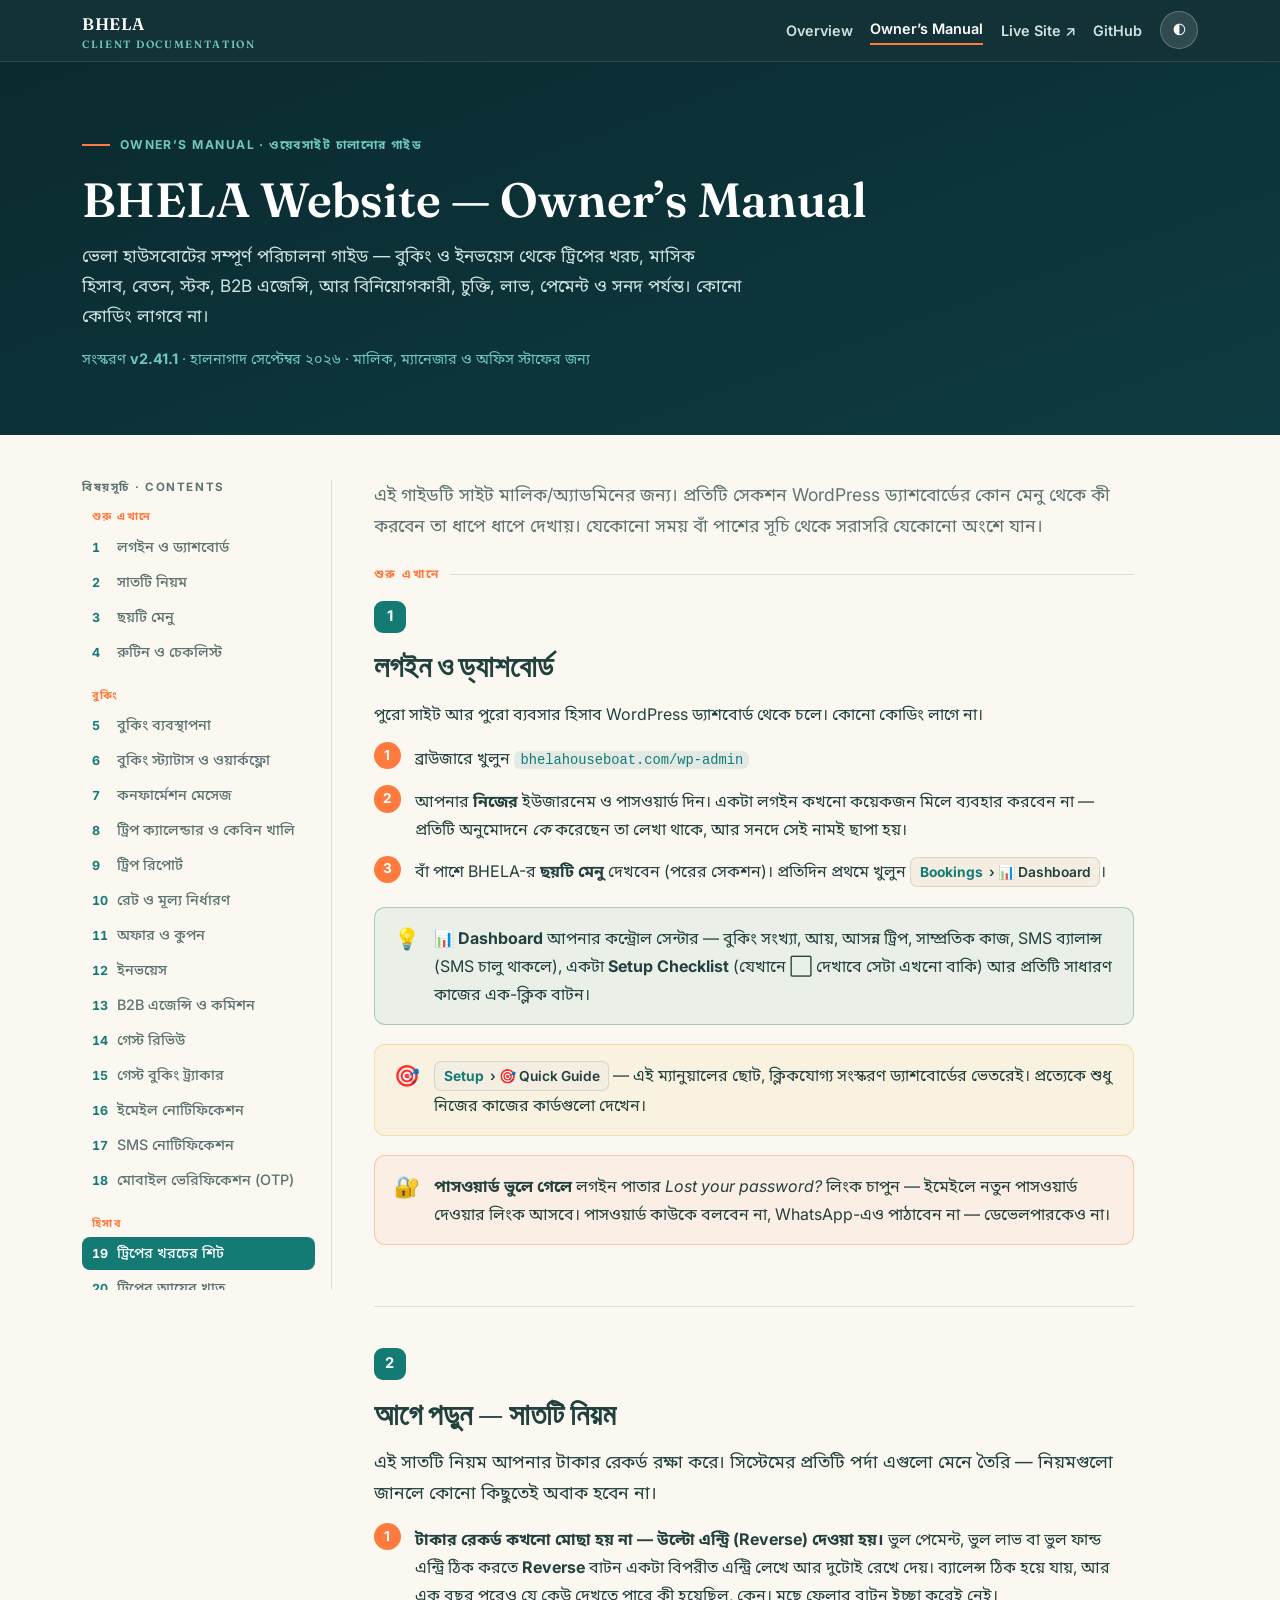
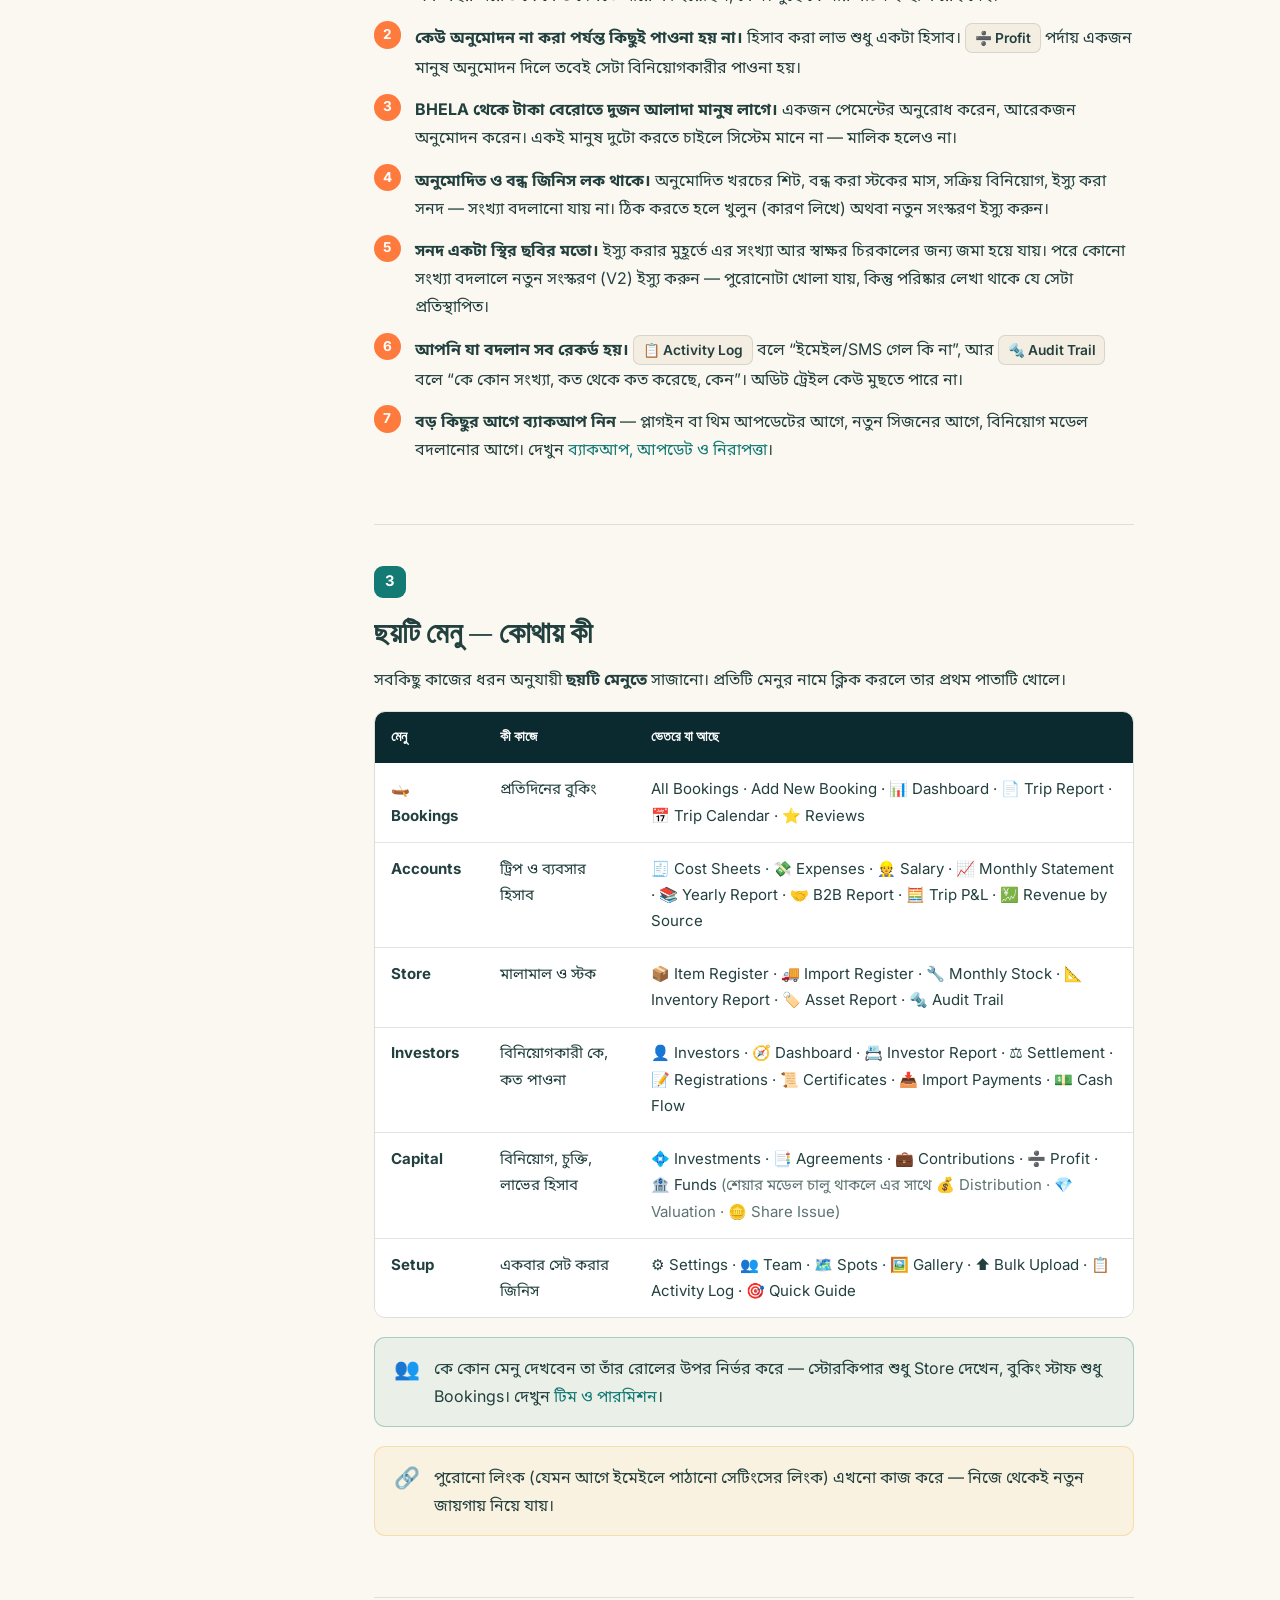
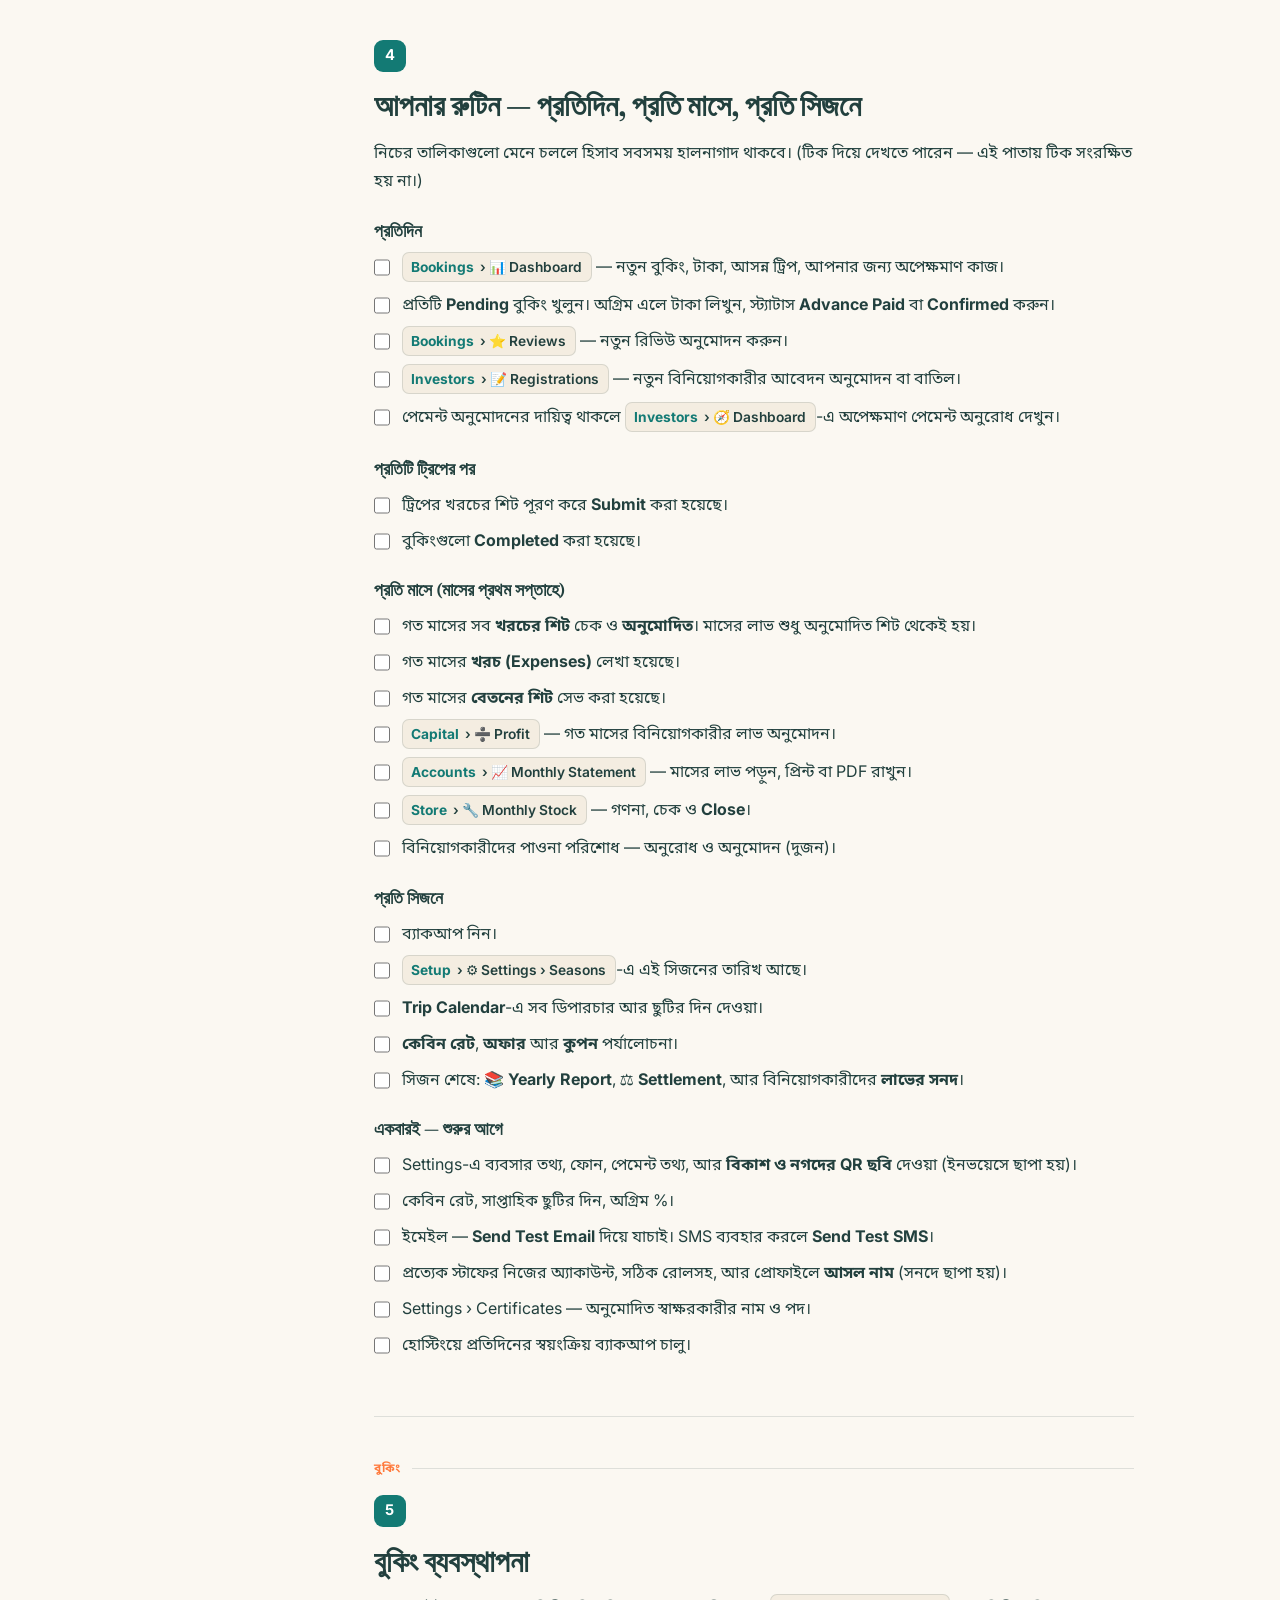
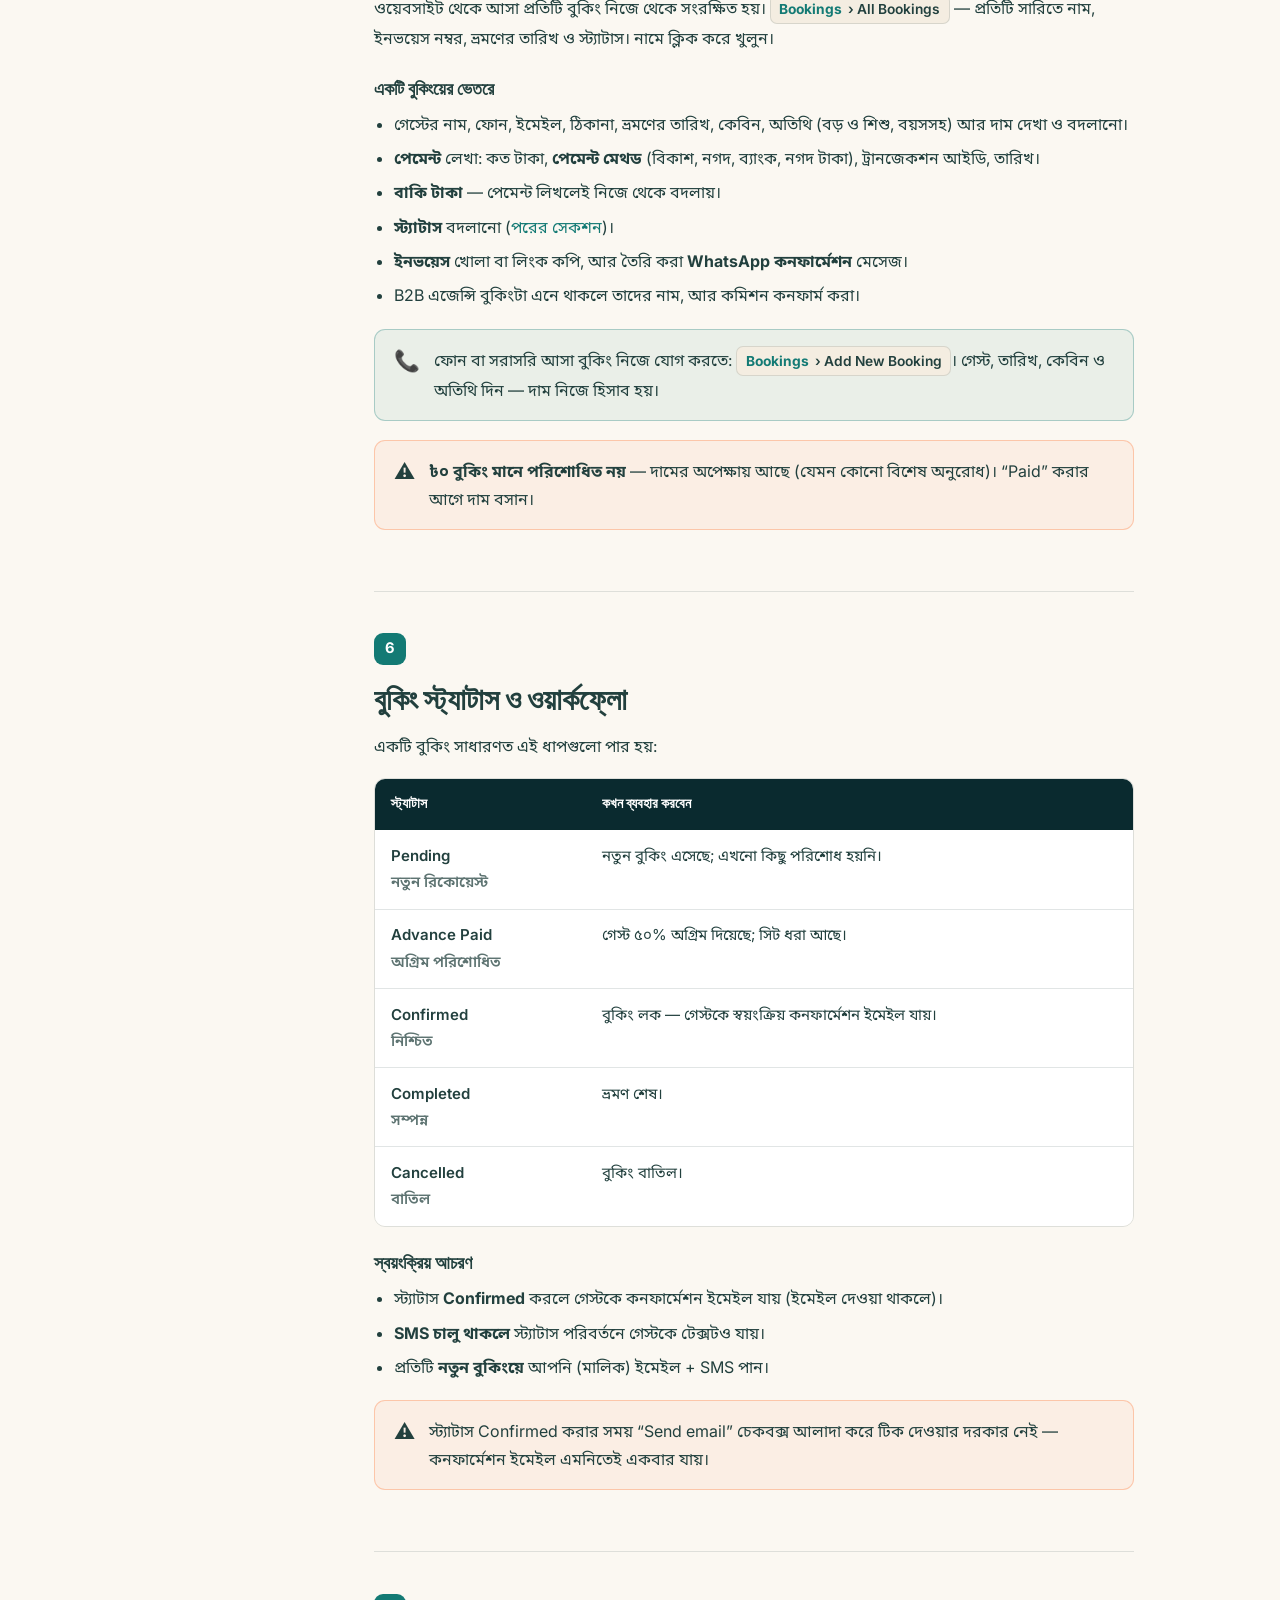
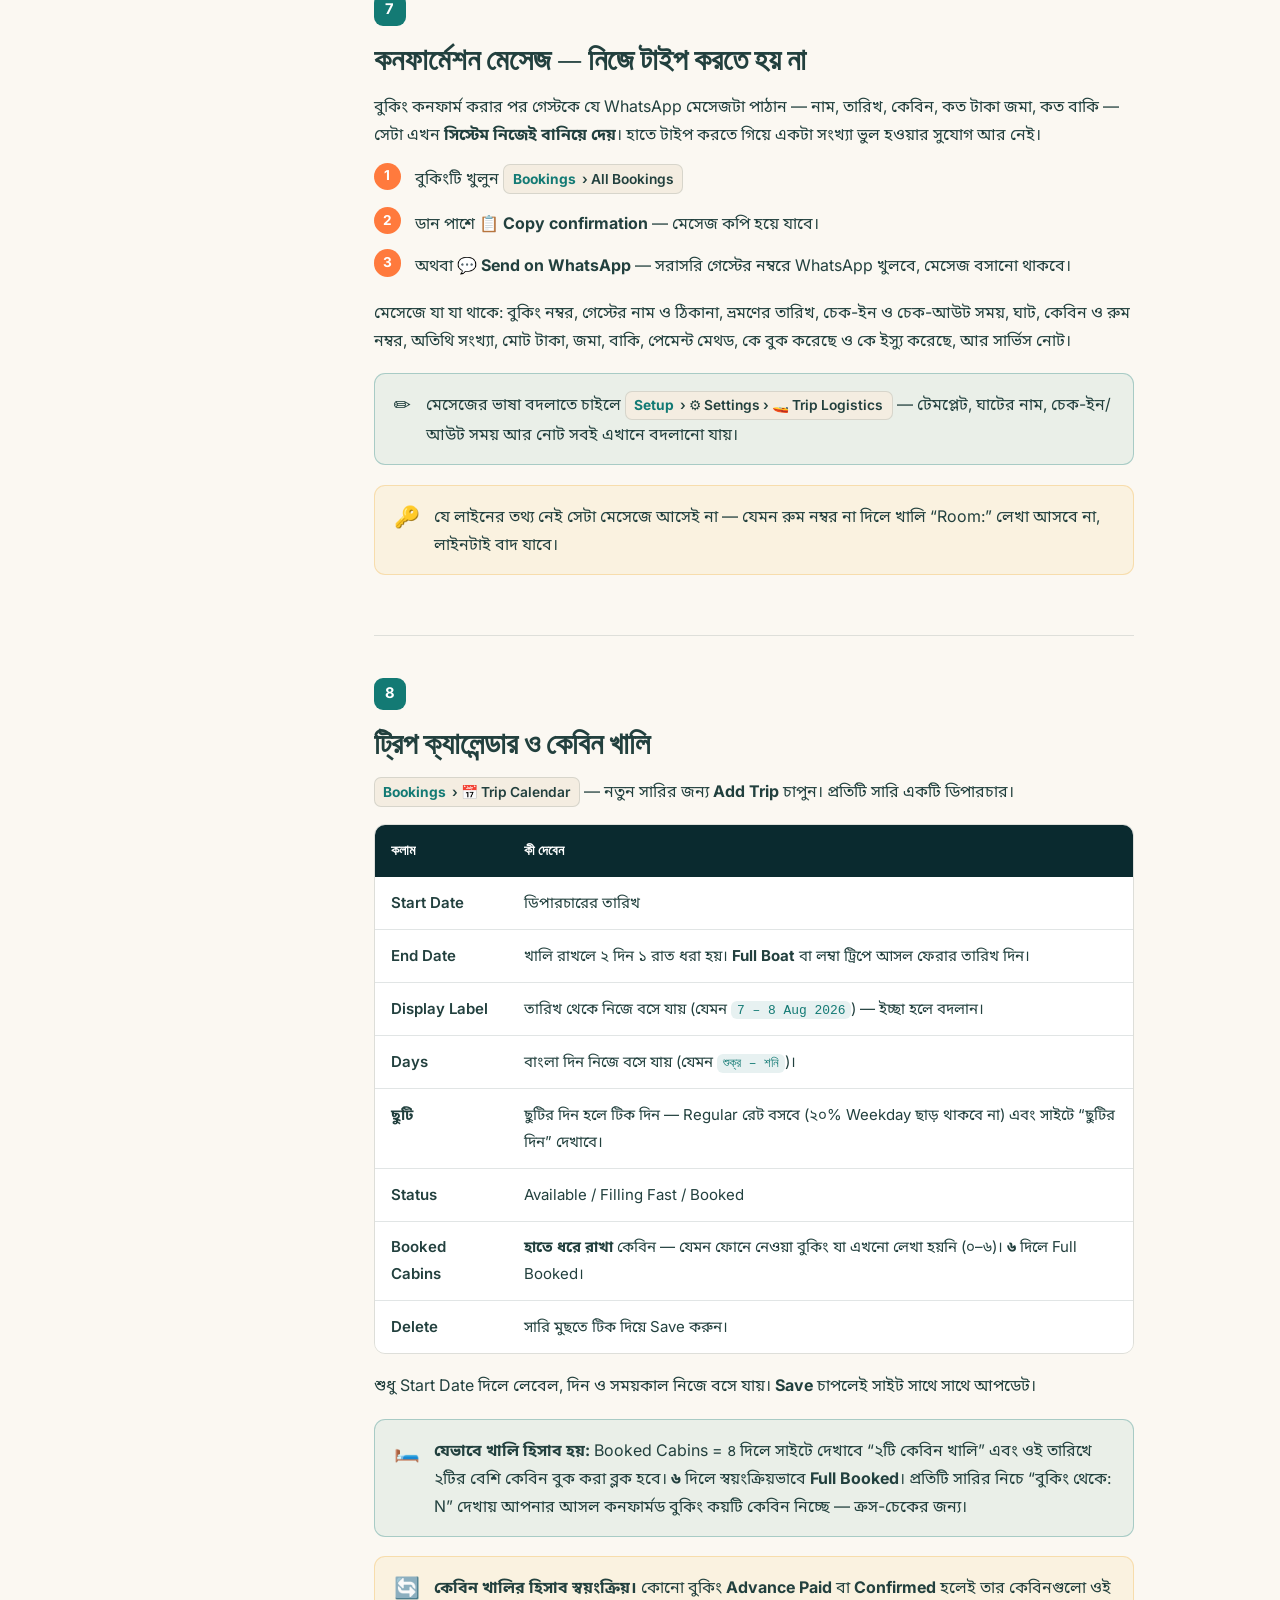
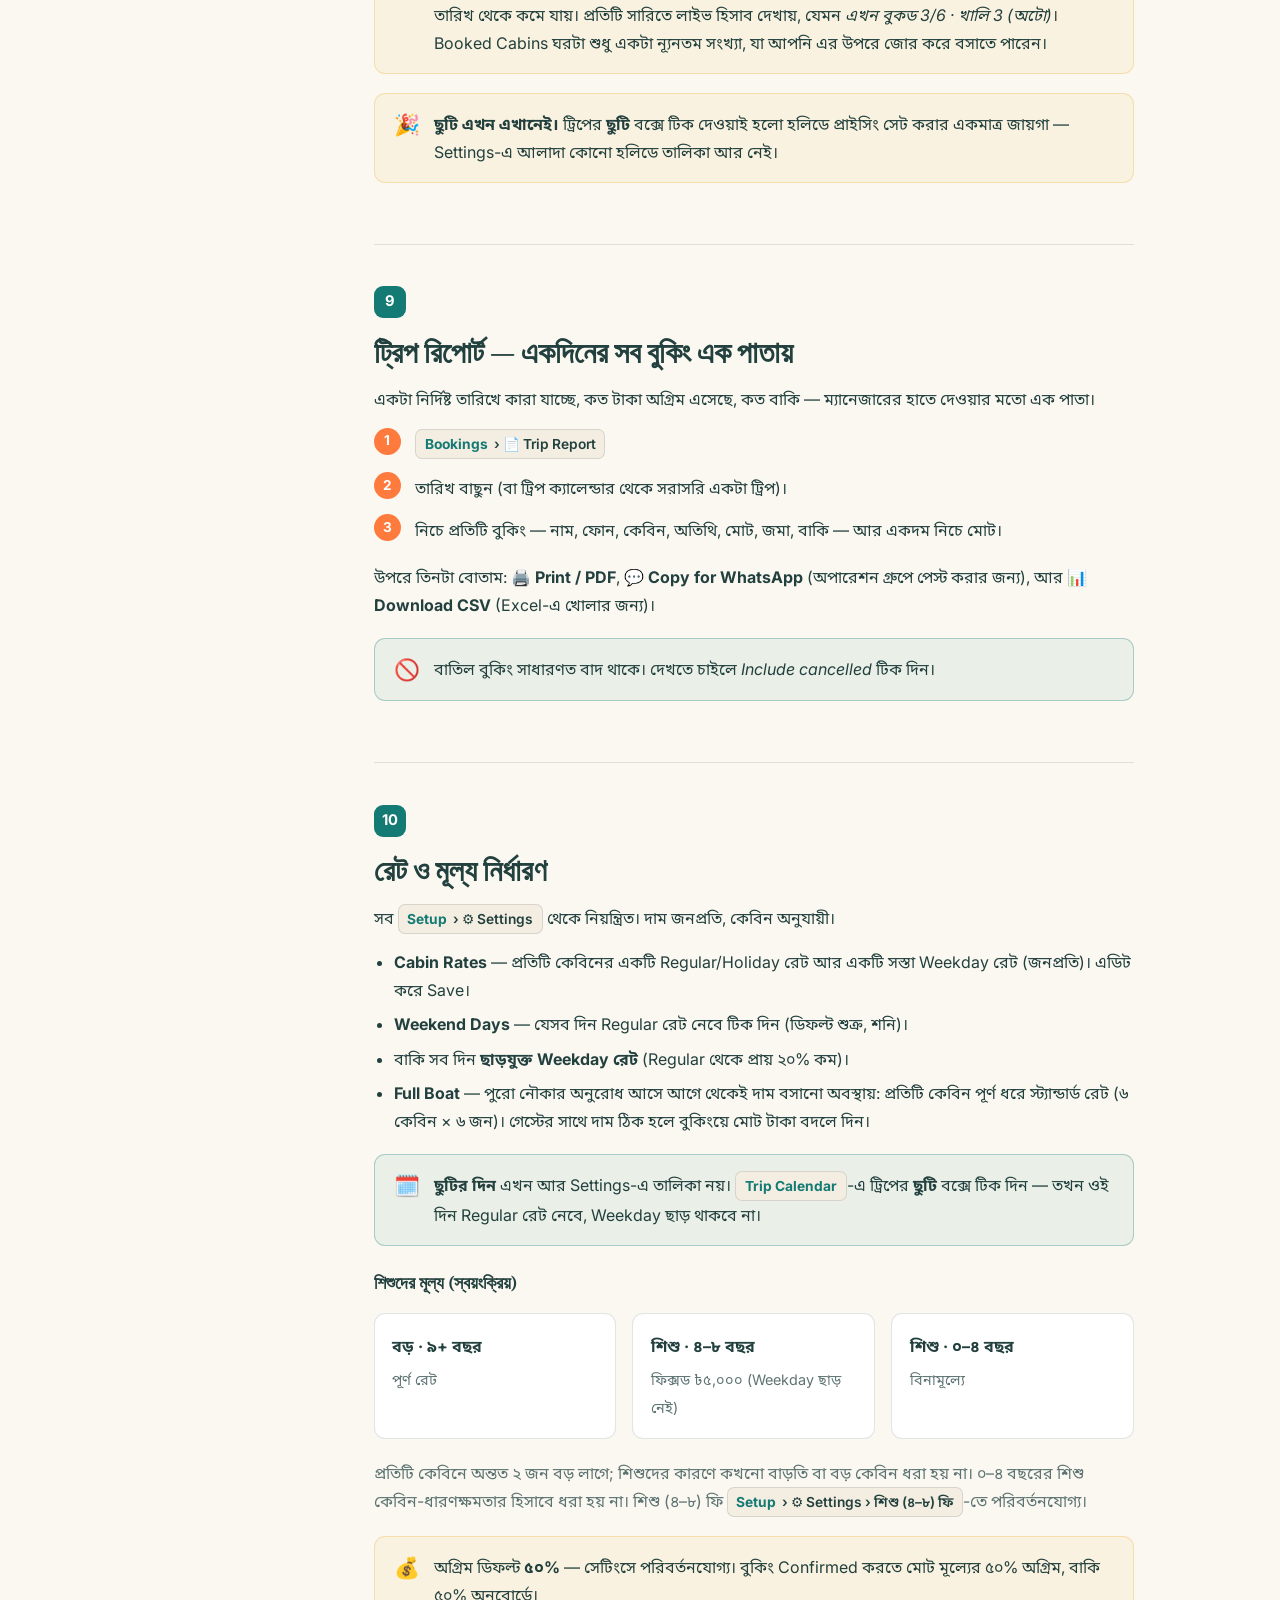
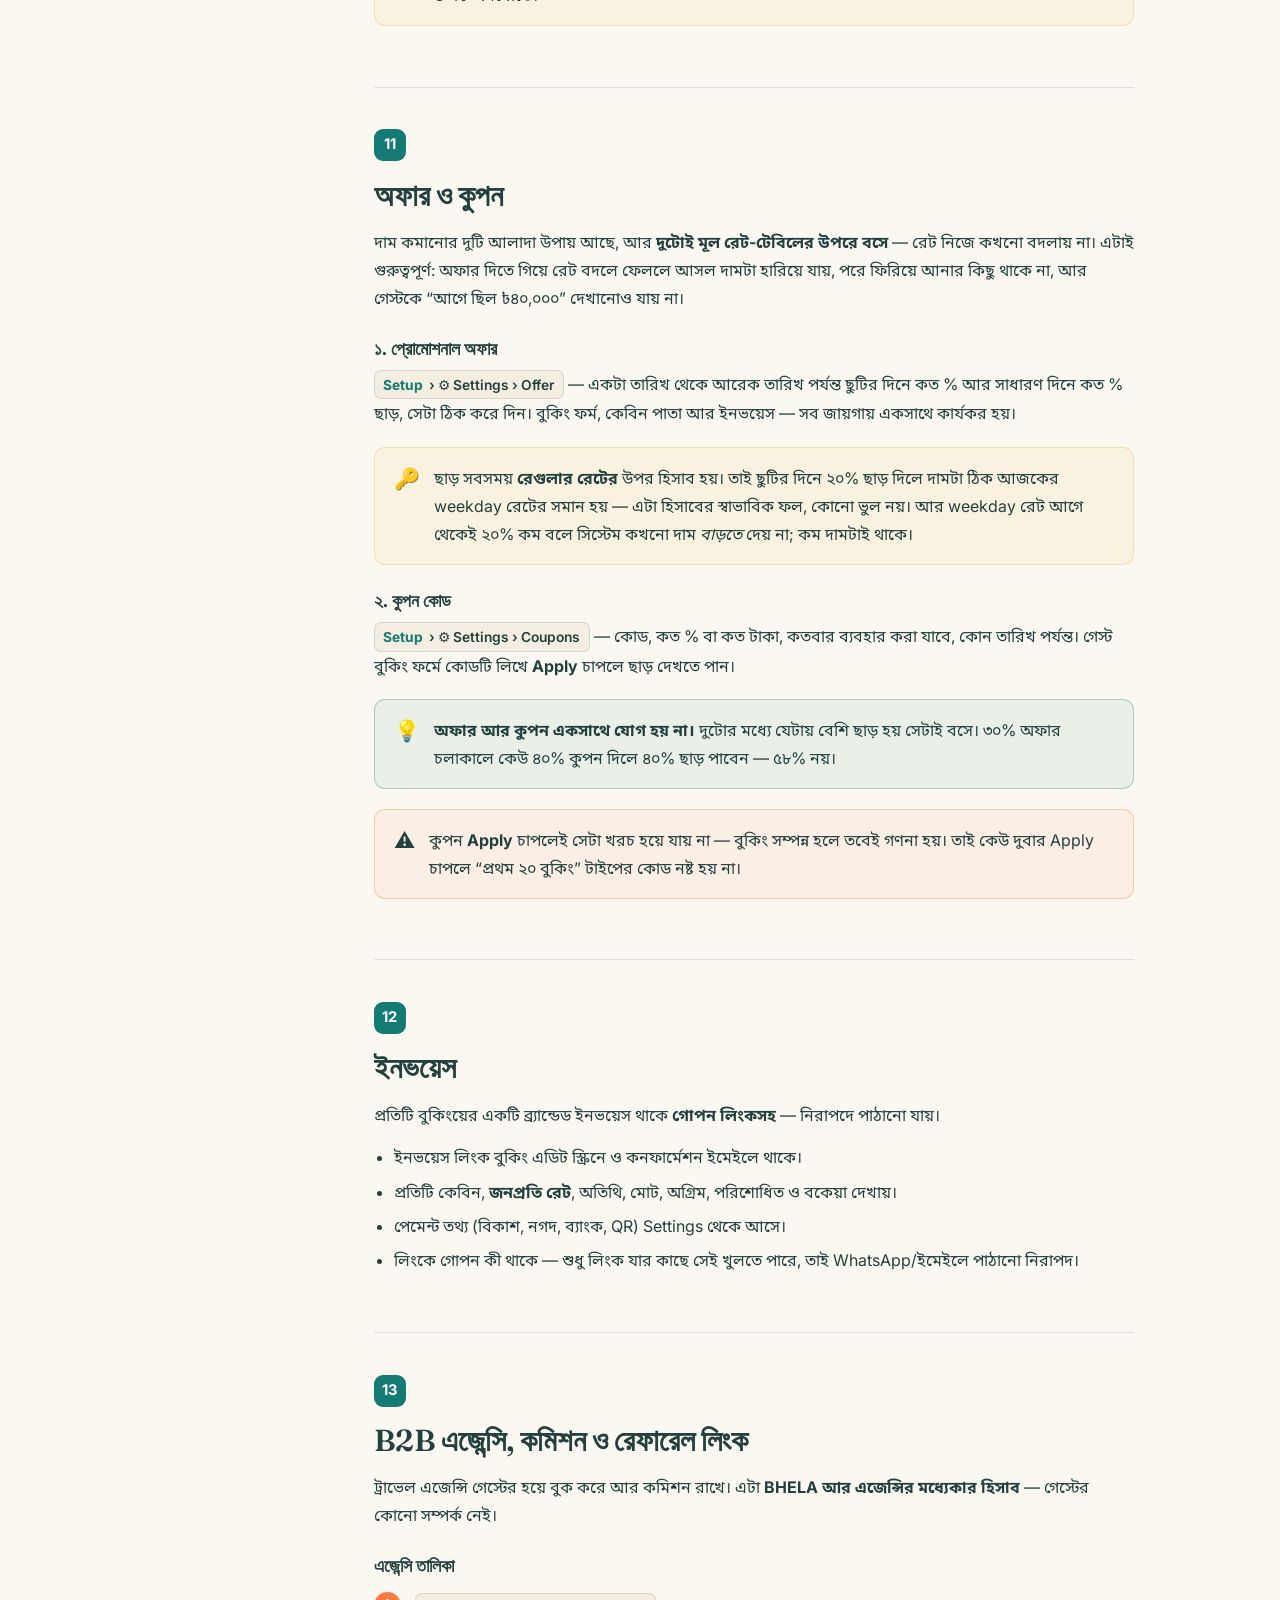
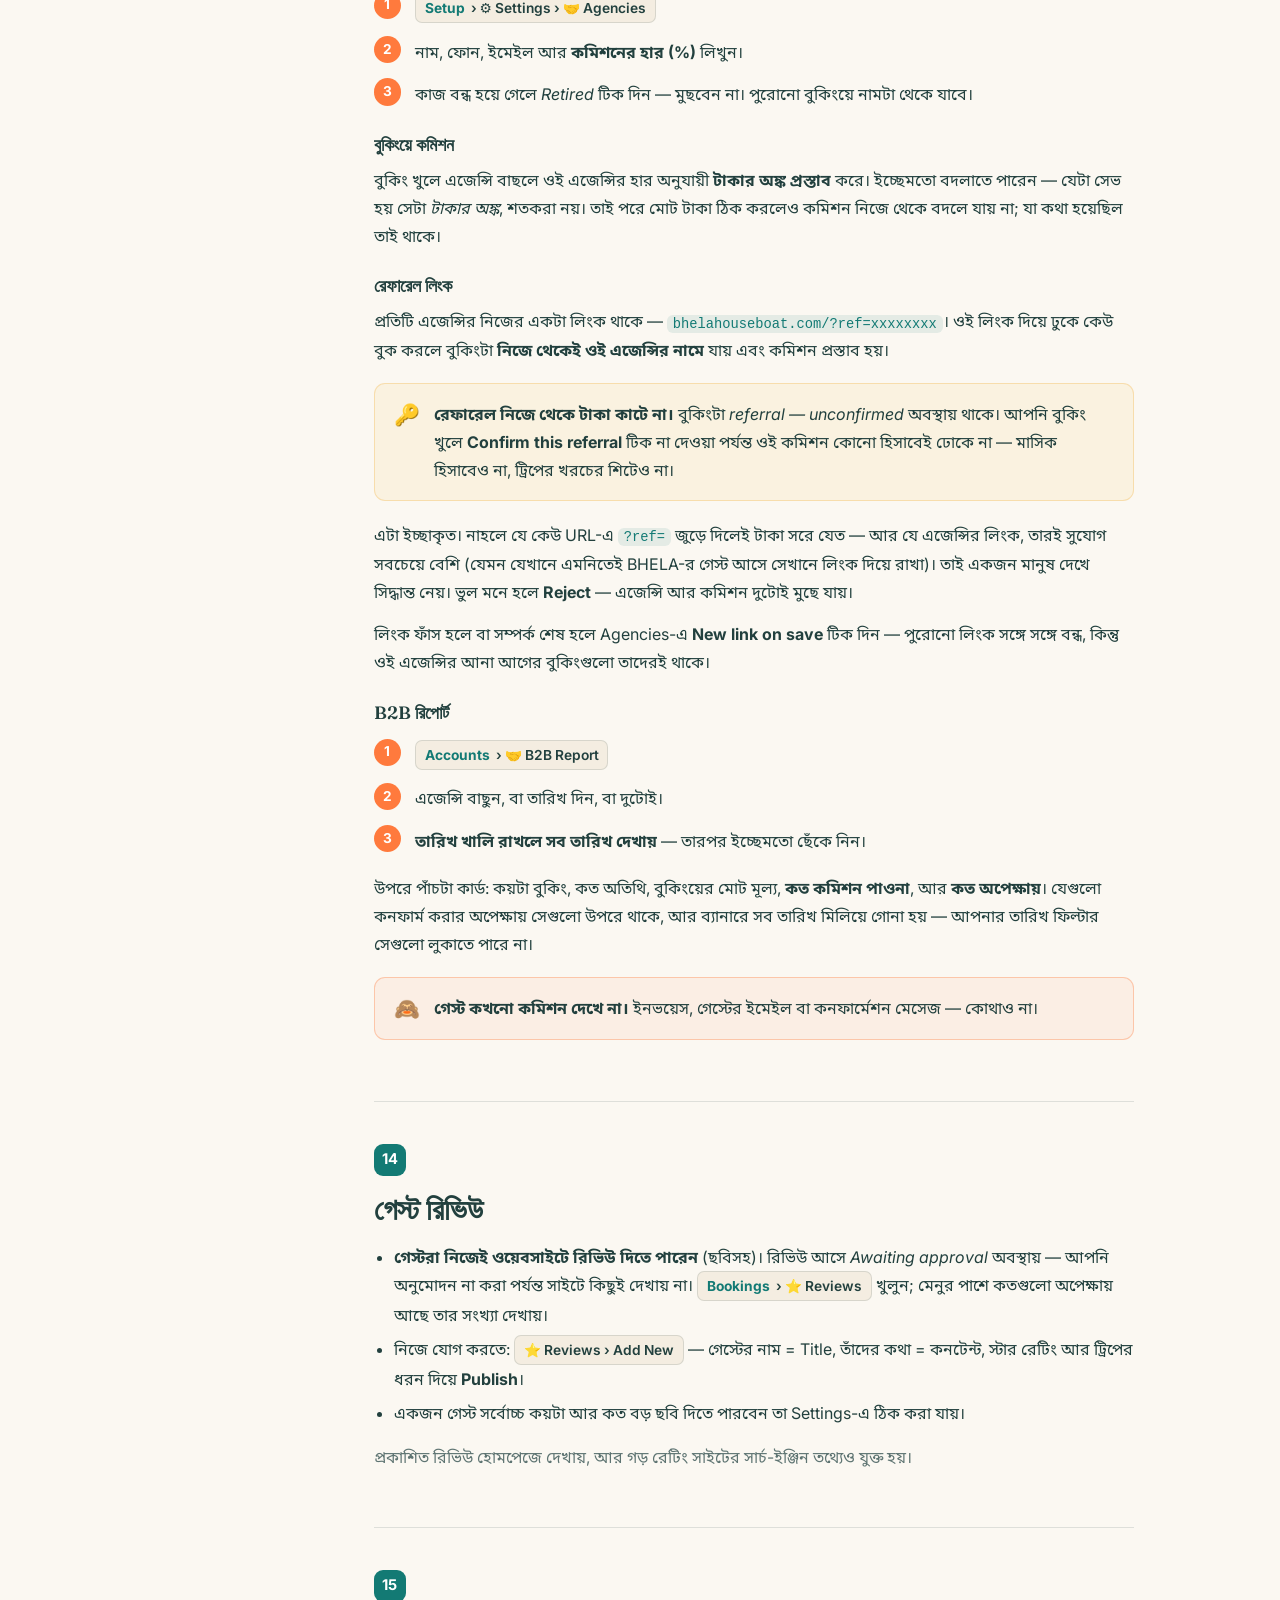
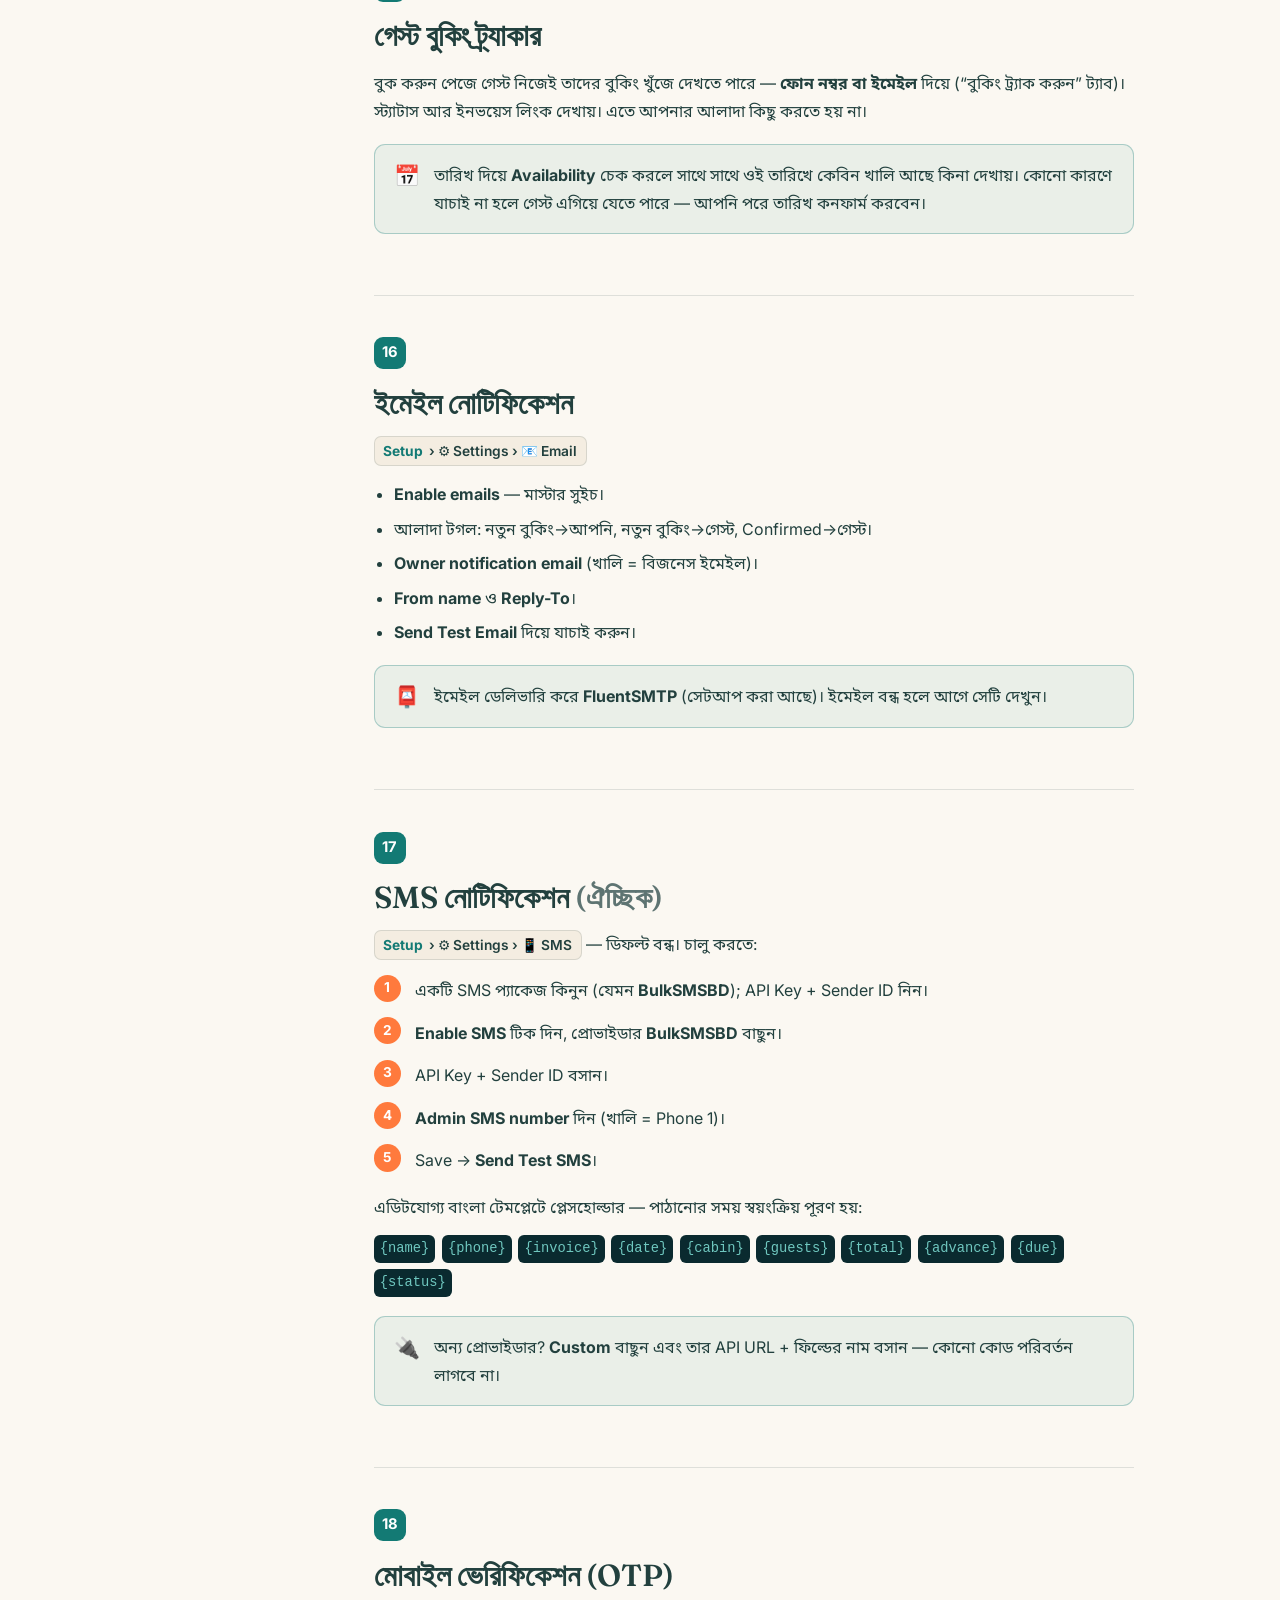
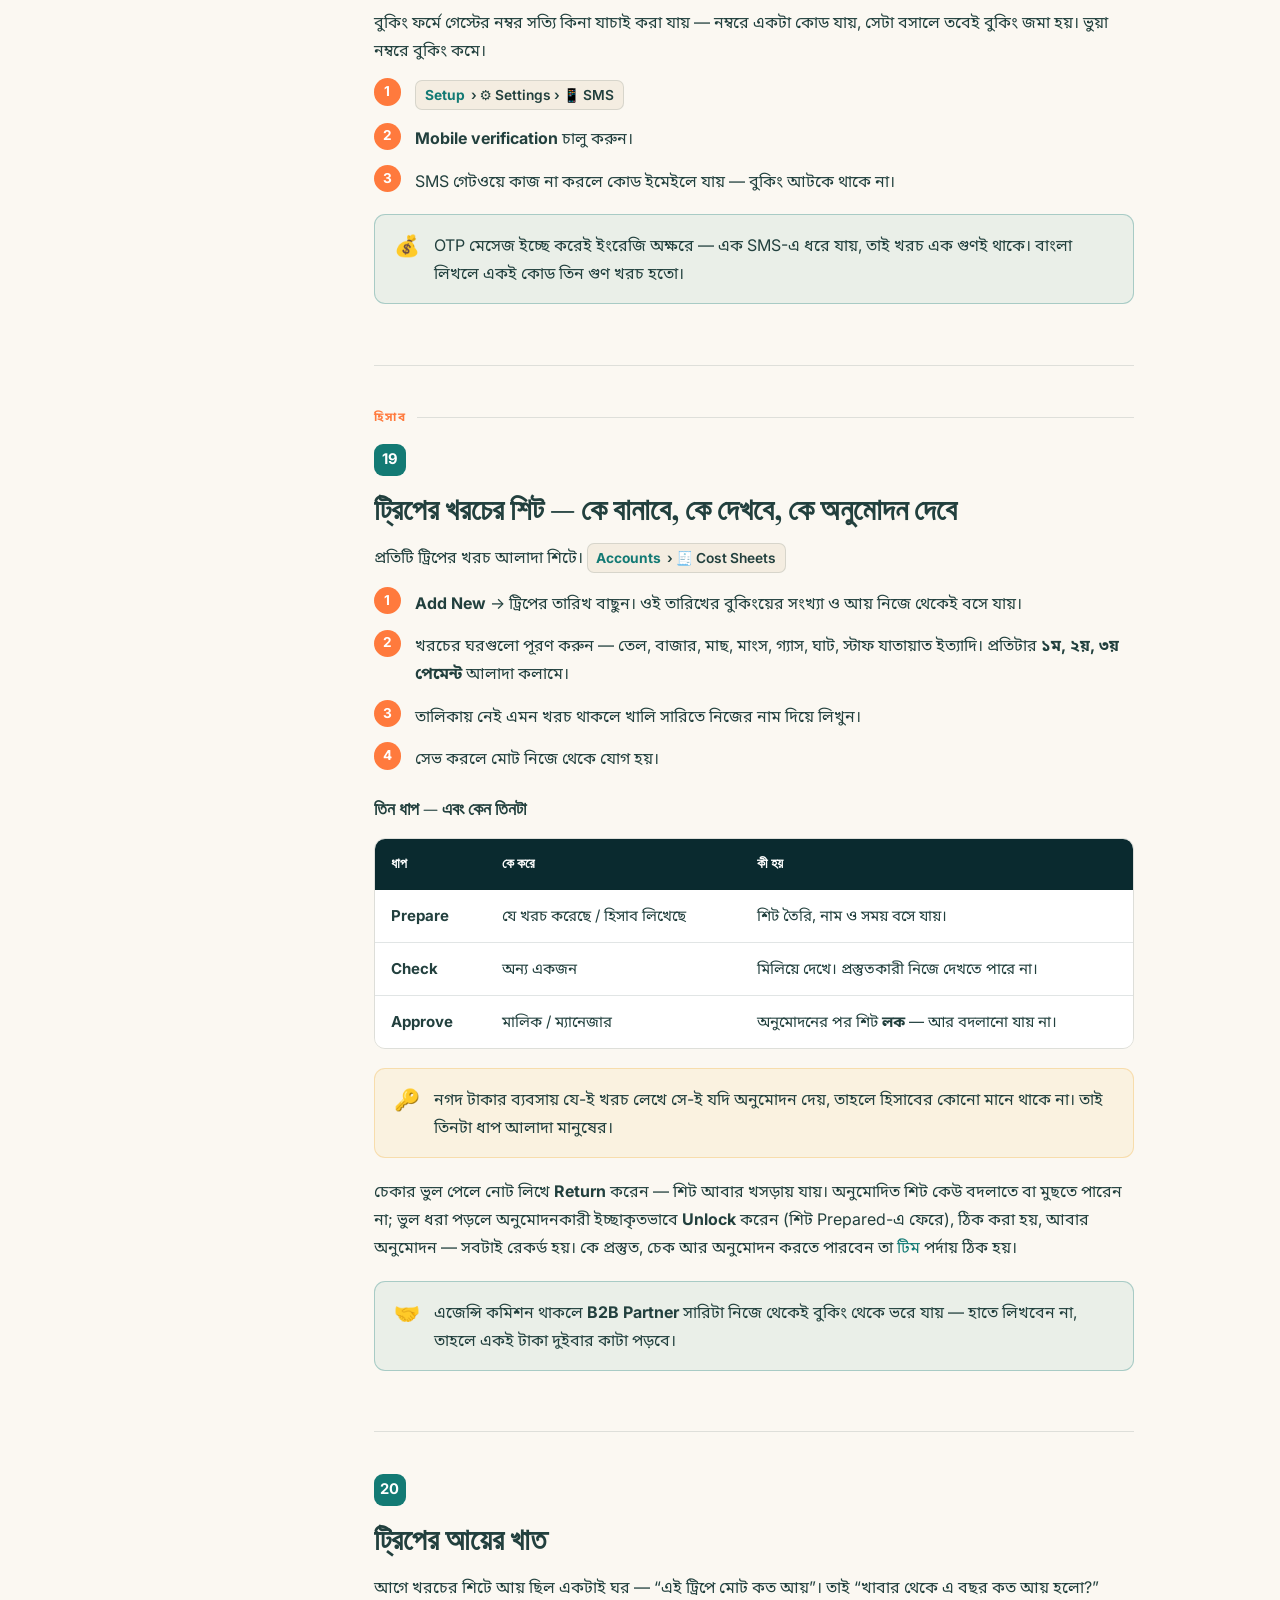
==== commit f516aed8: "docs: one credit line per page instead of three" ====
--- a/manual.html
+++ b/manual.html
@@ -186,6 +186,7 @@
 .sec h3 .path{font-size:.8rem;vertical-align:middle}
 /* the topbar's padding shorthand was zeroing .wrap's side gutter */
 .topbar__in{padding-inline:clamp(1.1rem,4vw,2rem)}
+footer .credit{font-size:.85rem;color:#7C9E9B;margin-top:.35rem}
 </style>
 </head>
 <body>
@@ -1201,9 +1202,8 @@
 <footer>
   <div class="wrap">
     <span class="tag">“ভেলার আকর্ষণ ভেলা নয়, হাওর!”</span>
-    <p><strong>BHELA – The Haor Exclusive</strong> · Custom WordPress theme &amp; booking engine</p>
-    <p>Designed &amp; developed by <a href="https://3s-soft.com" rel="author"><strong>3s-Soft</strong></a> · <a href="https://3s-soft.com">3s-soft.com</a></p>
-    <p style="color:#7C9E9B;font-size:.85rem;margin-top:.4rem">© 2026 3s-Soft. All rights reserved.</p>
+    <p><strong>BHELA – The Haor Exclusive</strong> · Tanguar Haor, Sunamganj, Bangladesh</p>
+    <p class="credit">© 2026 · Designed &amp; developed by <a href="https://3s-soft.com" rel="author"><strong>3s-Soft</strong></a></p>
   </div>
 </footer>
 
